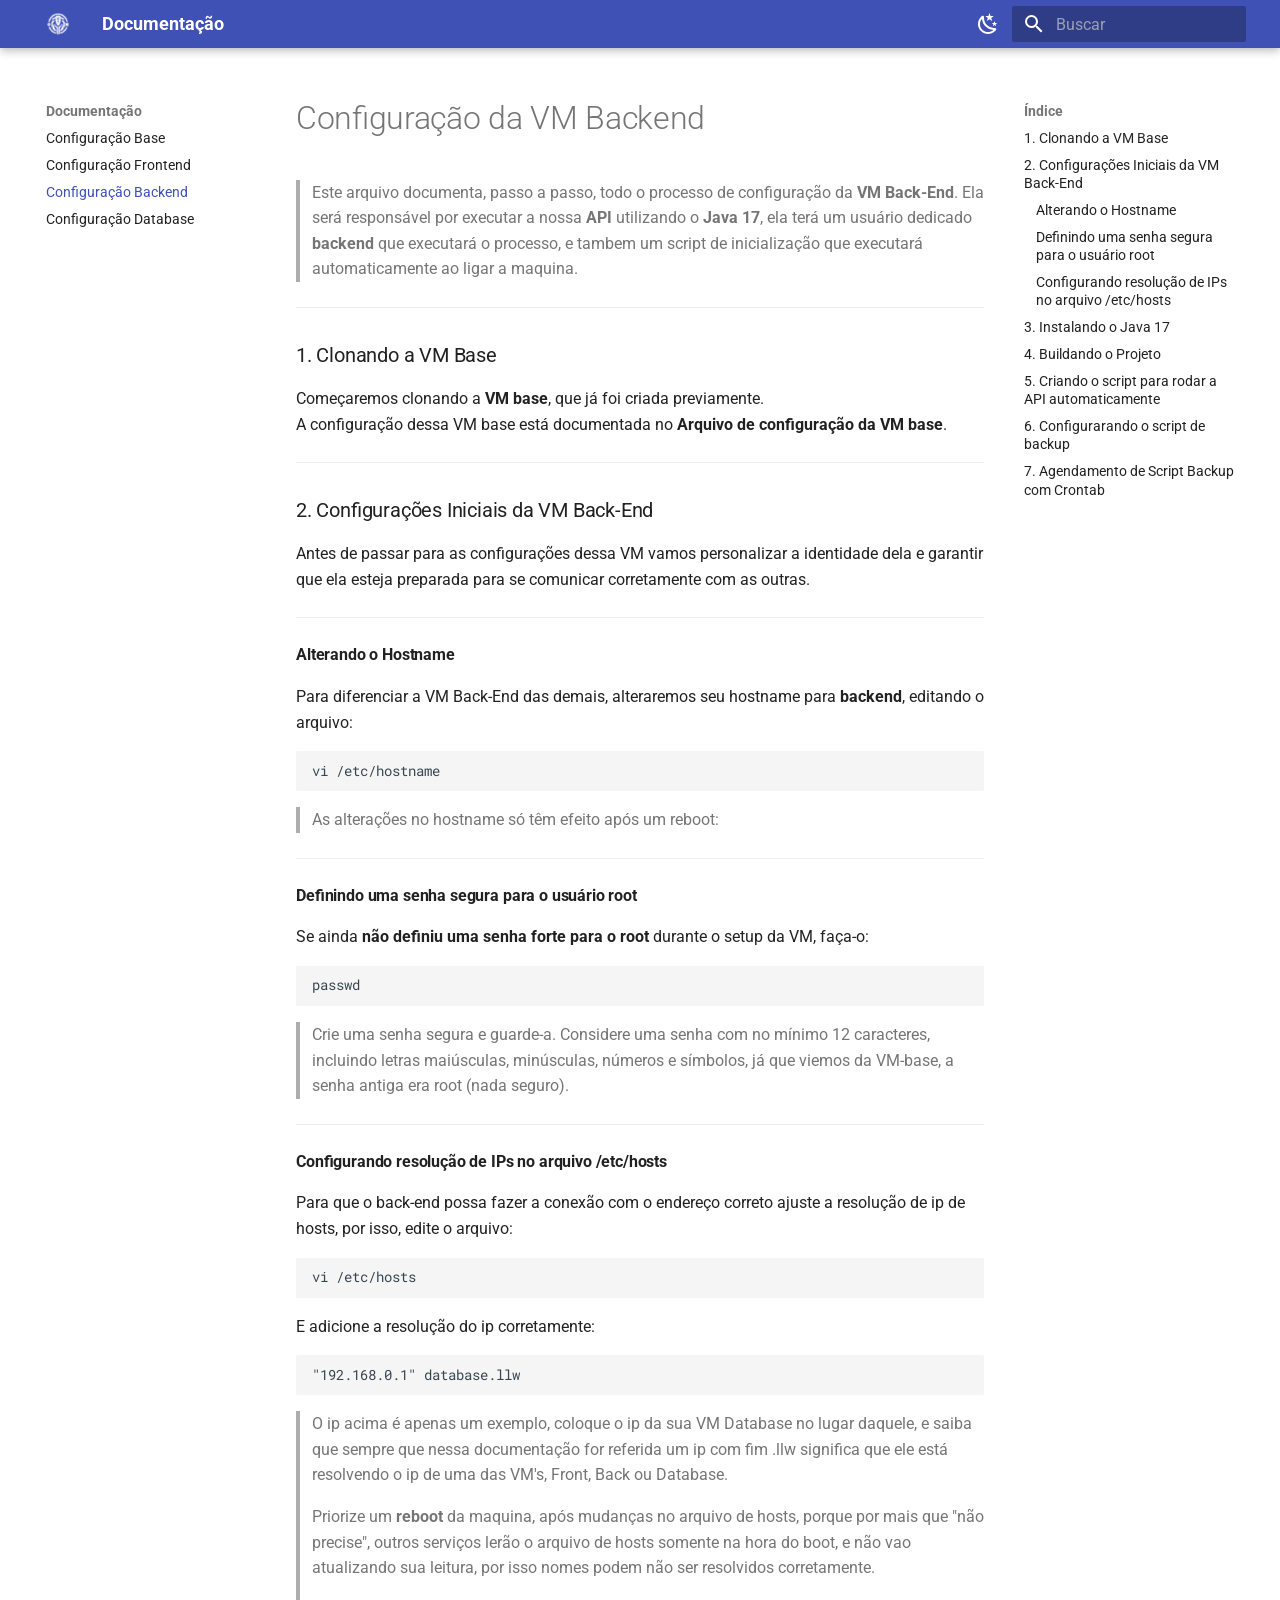
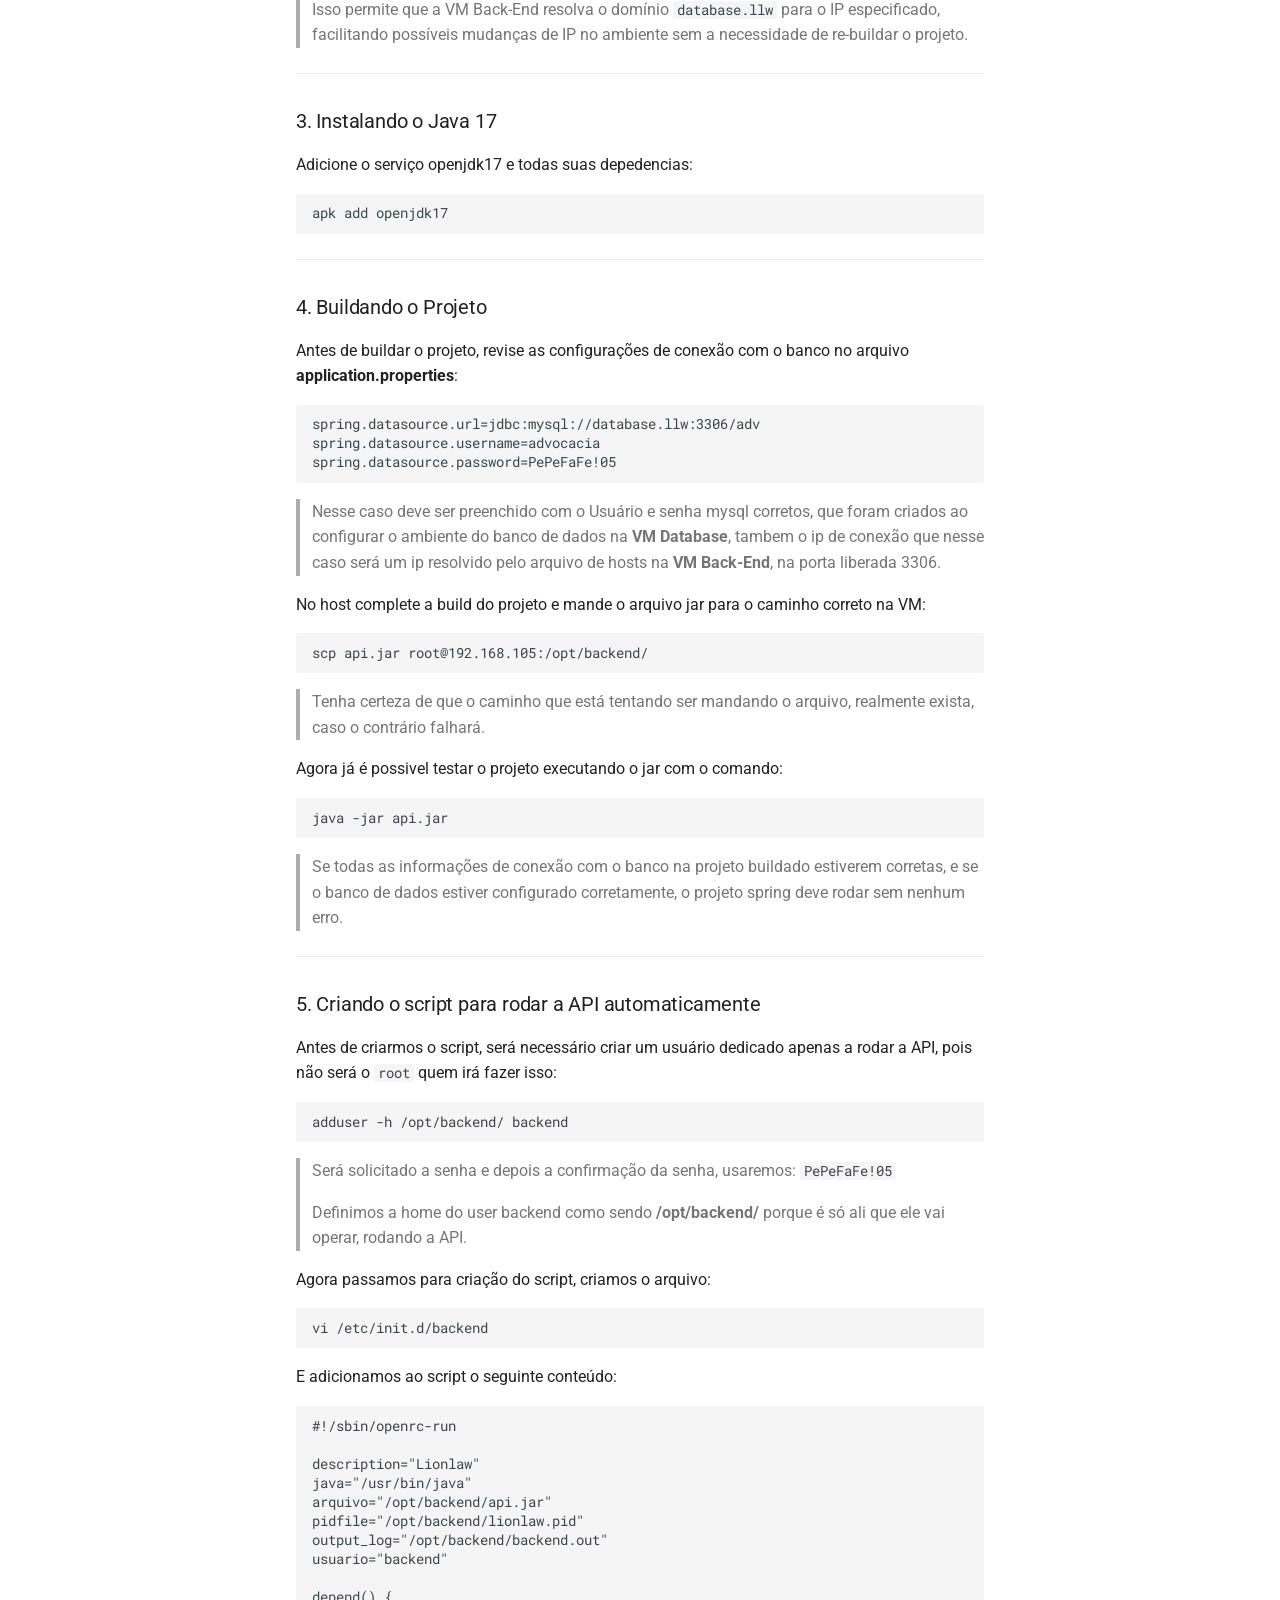
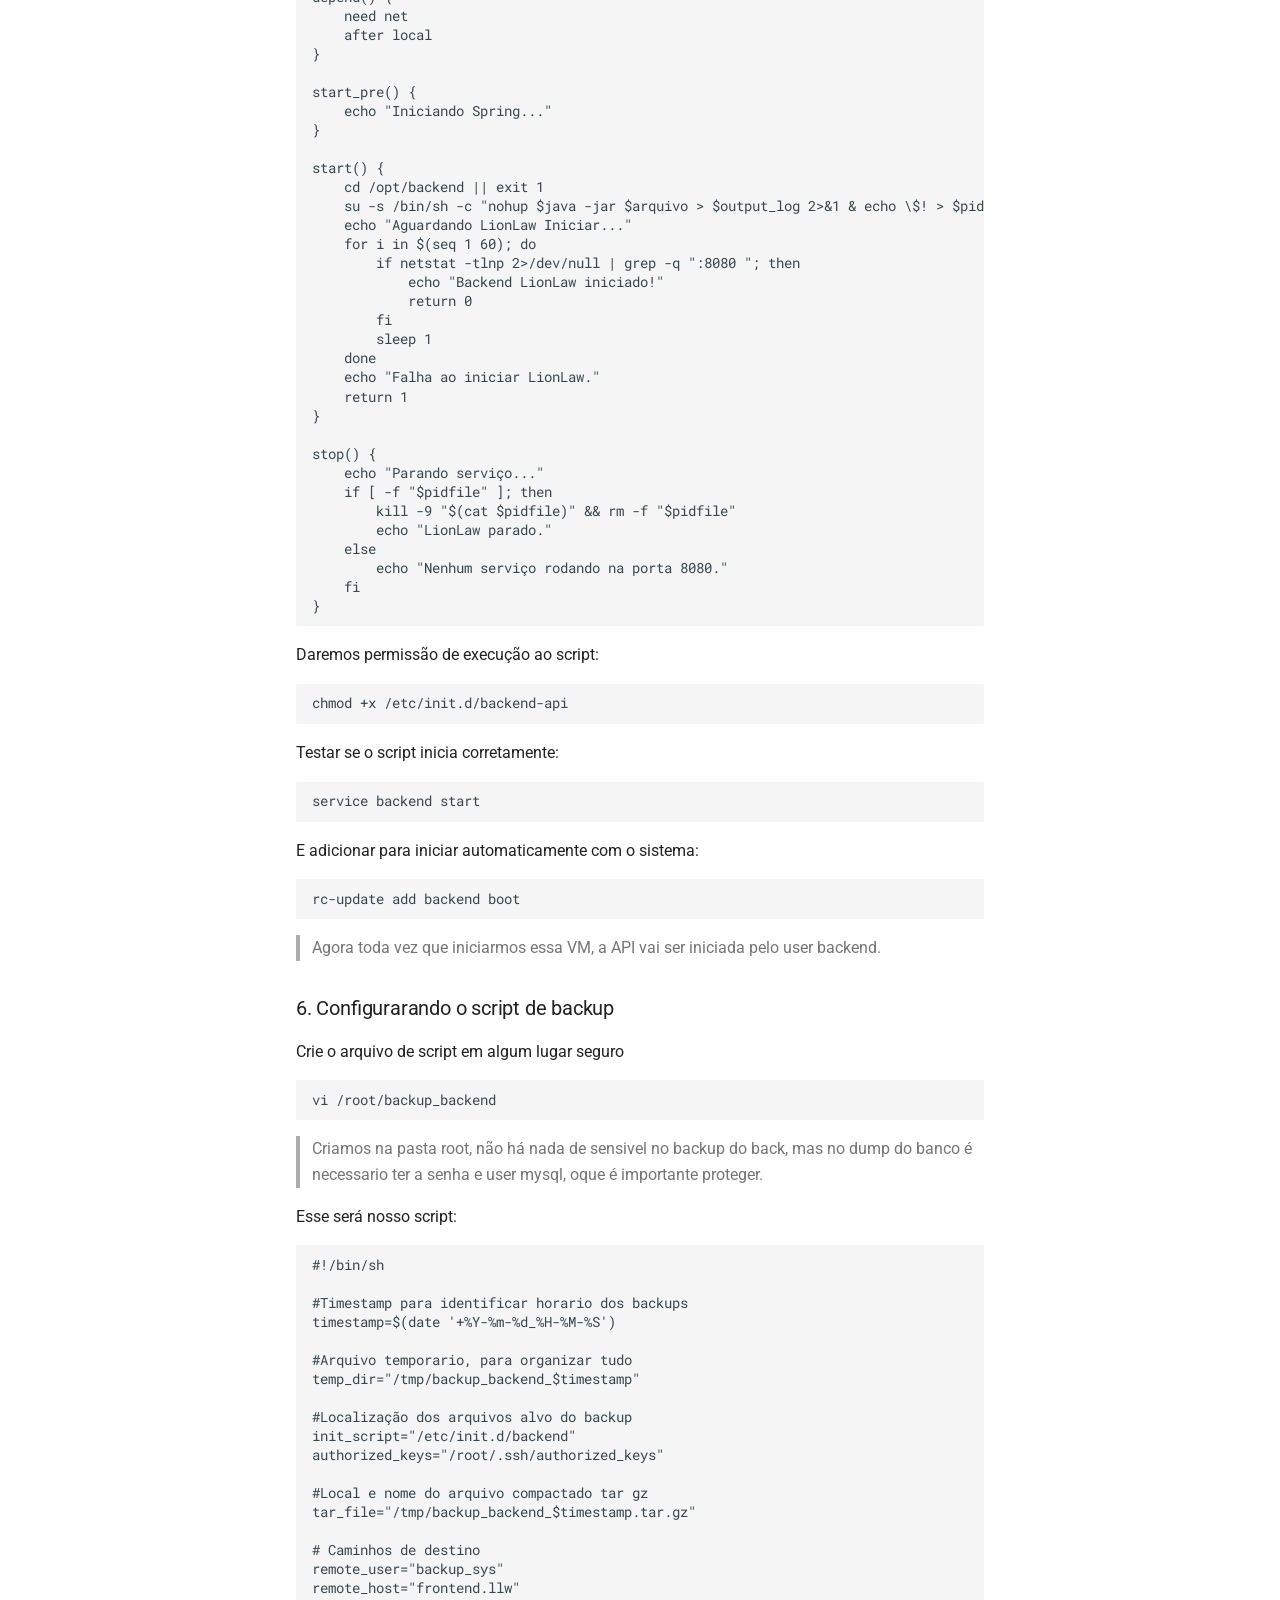
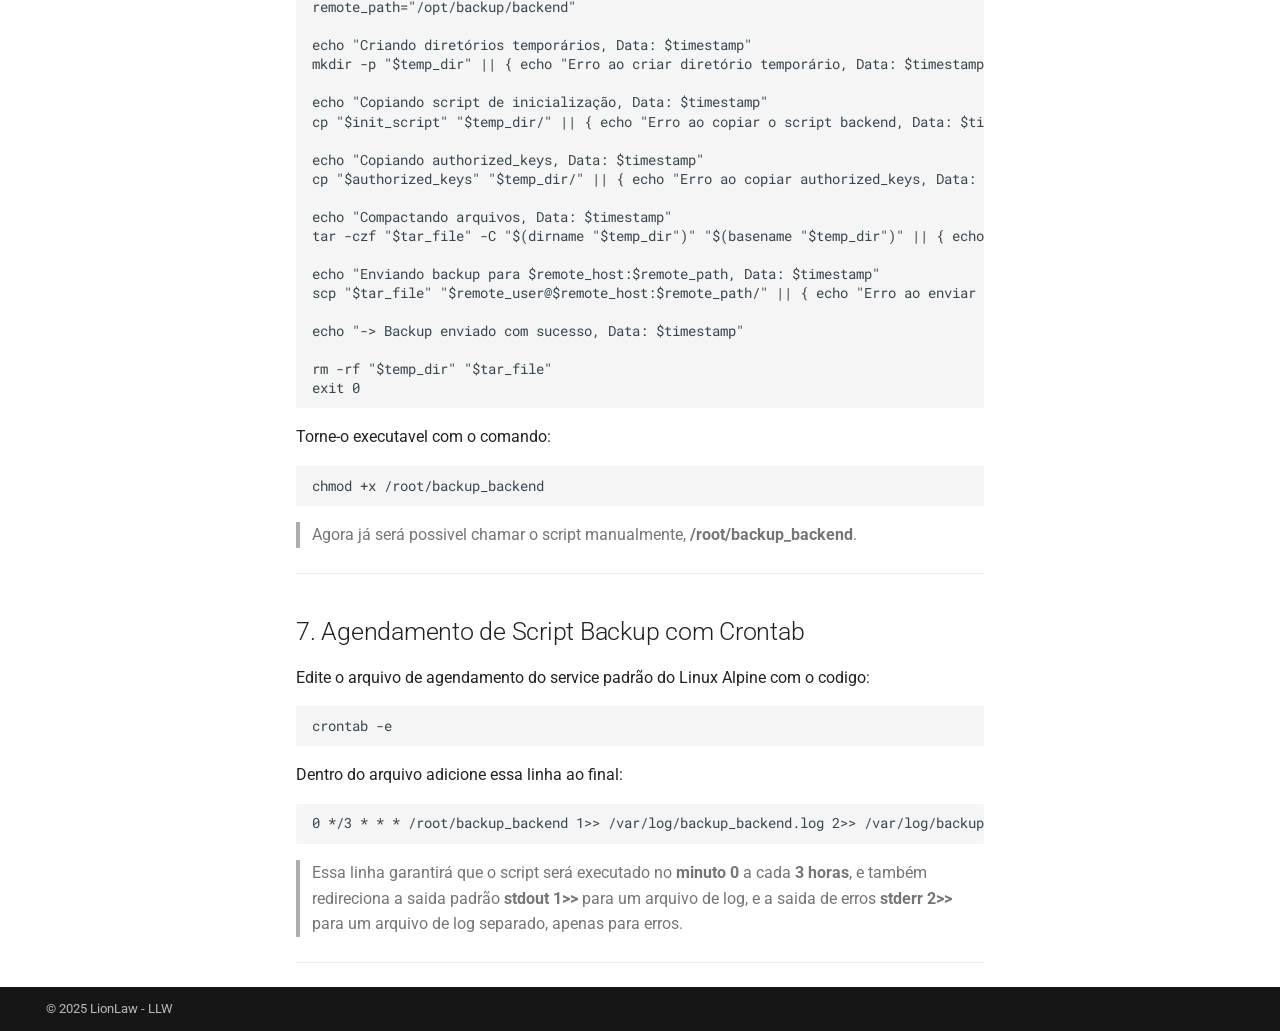
==== backend/index.html @ 4f25ecdb "theme" ====
<!doctype html>
<html lang="pt" class="no-js">
  <head>
    
      <meta charset="utf-8">
      <meta name="viewport" content="width=device-width,initial-scale=1">
      
      
      
      
        <link rel="prev" href="../frontend/">
      
      
        <link rel="next" href="../database/">
      
      
      <link rel="icon" href="../llw.ico">
      <meta name="generator" content="mkdocs-1.6.1, mkdocs-material-9.6.11">
    
    
      
        <title>Configuração Backend - Documentação</title>
      
    
    
      <link rel="stylesheet" href="../assets/stylesheets/main.4af4bdda.min.css">
      
        
        <link rel="stylesheet" href="../assets/stylesheets/palette.06af60db.min.css">
      
      


    
    
      
    
    
      
        
        
        <link rel="preconnect" href="https://fonts.gstatic.com" crossorigin>
        <link rel="stylesheet" href="https://fonts.googleapis.com/css?family=Roboto:300,300i,400,400i,700,700i%7CRoboto+Mono:400,400i,700,700i&display=fallback">
        <style>:root{--md-text-font:"Roboto";--md-code-font:"Roboto Mono"}</style>
      
    
    
    <script>__md_scope=new URL("..",location),__md_hash=e=>[...e].reduce(((e,_)=>(e<<5)-e+_.charCodeAt(0)),0),__md_get=(e,_=localStorage,t=__md_scope)=>JSON.parse(_.getItem(t.pathname+"."+e)),__md_set=(e,_,t=localStorage,a=__md_scope)=>{try{t.setItem(a.pathname+"."+e,JSON.stringify(_))}catch(e){}}</script>
    
      

    
    
    
  </head>
  
  
    
    
      
    
    
    
    
    <body dir="ltr" data-md-color-scheme="slate" data-md-color-primary="indigo" data-md-color-accent="indigo">
  
    
    <input class="md-toggle" data-md-toggle="drawer" type="checkbox" id="__drawer" autocomplete="off">
    <input class="md-toggle" data-md-toggle="search" type="checkbox" id="__search" autocomplete="off">
    <label class="md-overlay" for="__drawer"></label>
    <div data-md-component="skip">
      
        
        <a href="#configuracao-da-vm-backend" class="md-skip">
          Pular para conteúdo
        </a>
      
    </div>
    <div data-md-component="announce">
      
    </div>
    
    
      

  

<header class="md-header md-header--shadow" data-md-component="header">
  <nav class="md-header__inner md-grid" aria-label="Cabeçalho">
    <a href=".." title="Documentação" class="md-header__button md-logo" aria-label="Documentação" data-md-component="logo">
      
  <img src="../llw.ico" alt="logo">

    </a>
    <label class="md-header__button md-icon" for="__drawer">
      
      <svg xmlns="http://www.w3.org/2000/svg" viewBox="0 0 24 24"><path d="M3 6h18v2H3zm0 5h18v2H3zm0 5h18v2H3z"/></svg>
    </label>
    <div class="md-header__title" data-md-component="header-title">
      <div class="md-header__ellipsis">
        <div class="md-header__topic">
          <span class="md-ellipsis">
            Documentação
          </span>
        </div>
        <div class="md-header__topic" data-md-component="header-topic">
          <span class="md-ellipsis">
            
              Configuração Backend
            
          </span>
        </div>
      </div>
    </div>
    
      
        <form class="md-header__option" data-md-component="palette">
  
    
    
    
    <input class="md-option" data-md-color-media="(prefers-color-scheme: dark)" data-md-color-scheme="slate" data-md-color-primary="indigo" data-md-color-accent="indigo"  aria-label="Modo claro"  type="radio" name="__palette" id="__palette_0">
    
      <label class="md-header__button md-icon" title="Modo claro" for="__palette_1" hidden>
        <svg xmlns="http://www.w3.org/2000/svg" viewBox="0 0 24 24"><path d="M12 7a5 5 0 0 1 5 5 5 5 0 0 1-5 5 5 5 0 0 1-5-5 5 5 0 0 1 5-5m0 2a3 3 0 0 0-3 3 3 3 0 0 0 3 3 3 3 0 0 0 3-3 3 3 0 0 0-3-3m0-7 2.39 3.42C13.65 5.15 12.84 5 12 5s-1.65.15-2.39.42zM3.34 7l4.16-.35A7.2 7.2 0 0 0 5.94 8.5c-.44.74-.69 1.5-.83 2.29zm.02 10 1.76-3.77a7.131 7.131 0 0 0 2.38 4.14zM20.65 7l-1.77 3.79a7.02 7.02 0 0 0-2.38-4.15zm-.01 10-4.14.36c.59-.51 1.12-1.14 1.54-1.86.42-.73.69-1.5.83-2.29zM12 22l-2.41-3.44c.74.27 1.55.44 2.41.44.82 0 1.63-.17 2.37-.44z"/></svg>
      </label>
    
  
    
    
    
    <input class="md-option" data-md-color-media="(prefers-color-scheme: light)" data-md-color-scheme="default" data-md-color-primary="indigo" data-md-color-accent="indigo"  aria-label="Modo escuro"  type="radio" name="__palette" id="__palette_1">
    
      <label class="md-header__button md-icon" title="Modo escuro" for="__palette_0" hidden>
        <svg xmlns="http://www.w3.org/2000/svg" viewBox="0 0 24 24"><path d="m17.75 4.09-2.53 1.94.91 3.06-2.63-1.81-2.63 1.81.91-3.06-2.53-1.94L12.44 4l1.06-3 1.06 3zm3.5 6.91-1.64 1.25.59 1.98-1.7-1.17-1.7 1.17.59-1.98L15.75 11l2.06-.05L18.5 9l.69 1.95zm-2.28 4.95c.83-.08 1.72 1.1 1.19 1.85-.32.45-.66.87-1.08 1.27C15.17 23 8.84 23 4.94 19.07c-3.91-3.9-3.91-10.24 0-14.14.4-.4.82-.76 1.27-1.08.75-.53 1.93.36 1.85 1.19-.27 2.86.69 5.83 2.89 8.02a9.96 9.96 0 0 0 8.02 2.89m-1.64 2.02a12.08 12.08 0 0 1-7.8-3.47c-2.17-2.19-3.33-5-3.49-7.82-2.81 3.14-2.7 7.96.31 10.98 3.02 3.01 7.84 3.12 10.98.31"/></svg>
      </label>
    
  
</form>
      
    
    
      <script>var palette=__md_get("__palette");if(palette&&palette.color){if("(prefers-color-scheme)"===palette.color.media){var media=matchMedia("(prefers-color-scheme: light)"),input=document.querySelector(media.matches?"[data-md-color-media='(prefers-color-scheme: light)']":"[data-md-color-media='(prefers-color-scheme: dark)']");palette.color.media=input.getAttribute("data-md-color-media"),palette.color.scheme=input.getAttribute("data-md-color-scheme"),palette.color.primary=input.getAttribute("data-md-color-primary"),palette.color.accent=input.getAttribute("data-md-color-accent")}for(var[key,value]of Object.entries(palette.color))document.body.setAttribute("data-md-color-"+key,value)}</script>
    
    
    
      
      
        <label class="md-header__button md-icon" for="__search">
          
          <svg xmlns="http://www.w3.org/2000/svg" viewBox="0 0 24 24"><path d="M9.5 3A6.5 6.5 0 0 1 16 9.5c0 1.61-.59 3.09-1.56 4.23l.27.27h.79l5 5-1.5 1.5-5-5v-.79l-.27-.27A6.52 6.52 0 0 1 9.5 16 6.5 6.5 0 0 1 3 9.5 6.5 6.5 0 0 1 9.5 3m0 2C7 5 5 7 5 9.5S7 14 9.5 14 14 12 14 9.5 12 5 9.5 5"/></svg>
        </label>
        <div class="md-search" data-md-component="search" role="dialog">
  <label class="md-search__overlay" for="__search"></label>
  <div class="md-search__inner" role="search">
    <form class="md-search__form" name="search">
      <input type="text" class="md-search__input" name="query" aria-label="Buscar" placeholder="Buscar" autocapitalize="off" autocorrect="off" autocomplete="off" spellcheck="false" data-md-component="search-query" required>
      <label class="md-search__icon md-icon" for="__search">
        
        <svg xmlns="http://www.w3.org/2000/svg" viewBox="0 0 24 24"><path d="M9.5 3A6.5 6.5 0 0 1 16 9.5c0 1.61-.59 3.09-1.56 4.23l.27.27h.79l5 5-1.5 1.5-5-5v-.79l-.27-.27A6.52 6.52 0 0 1 9.5 16 6.5 6.5 0 0 1 3 9.5 6.5 6.5 0 0 1 9.5 3m0 2C7 5 5 7 5 9.5S7 14 9.5 14 14 12 14 9.5 12 5 9.5 5"/></svg>
        
        <svg xmlns="http://www.w3.org/2000/svg" viewBox="0 0 24 24"><path d="M20 11v2H8l5.5 5.5-1.42 1.42L4.16 12l7.92-7.92L13.5 5.5 8 11z"/></svg>
      </label>
      <nav class="md-search__options" aria-label="Pesquisar">
        
          <a href="javascript:void(0)" class="md-search__icon md-icon" title="Compartilhar" aria-label="Compartilhar" data-clipboard data-clipboard-text="" data-md-component="search-share" tabindex="-1">
            
            <svg xmlns="http://www.w3.org/2000/svg" viewBox="0 0 24 24"><path d="M18 16.08c-.76 0-1.44.3-1.96.77L8.91 12.7c.05-.23.09-.46.09-.7s-.04-.47-.09-.7l7.05-4.11c.54.5 1.25.81 2.04.81a3 3 0 0 0 3-3 3 3 0 0 0-3-3 3 3 0 0 0-3 3c0 .24.04.47.09.7L8.04 9.81C7.5 9.31 6.79 9 6 9a3 3 0 0 0-3 3 3 3 0 0 0 3 3c.79 0 1.5-.31 2.04-.81l7.12 4.15c-.05.21-.08.43-.08.66 0 1.61 1.31 2.91 2.92 2.91s2.92-1.3 2.92-2.91A2.92 2.92 0 0 0 18 16.08"/></svg>
          </a>
        
        <button type="reset" class="md-search__icon md-icon" title="Limpar" aria-label="Limpar" tabindex="-1">
          
          <svg xmlns="http://www.w3.org/2000/svg" viewBox="0 0 24 24"><path d="M19 6.41 17.59 5 12 10.59 6.41 5 5 6.41 10.59 12 5 17.59 6.41 19 12 13.41 17.59 19 19 17.59 13.41 12z"/></svg>
        </button>
      </nav>
      
        <div class="md-search__suggest" data-md-component="search-suggest"></div>
      
    </form>
    <div class="md-search__output">
      <div class="md-search__scrollwrap" tabindex="0" data-md-scrollfix>
        <div class="md-search-result" data-md-component="search-result">
          <div class="md-search-result__meta">
            Inicializando busca
          </div>
          <ol class="md-search-result__list" role="presentation"></ol>
        </div>
      </div>
    </div>
  </div>
</div>
      
    
    
  </nav>
  
</header>
    
    <div class="md-container" data-md-component="container">
      
      
        
          
        
      
      <main class="md-main" data-md-component="main">
        <div class="md-main__inner md-grid">
          
            
              
              <div class="md-sidebar md-sidebar--primary" data-md-component="sidebar" data-md-type="navigation" >
                <div class="md-sidebar__scrollwrap">
                  <div class="md-sidebar__inner">
                    



<nav class="md-nav md-nav--primary" aria-label="Navegação" data-md-level="0">
  <label class="md-nav__title" for="__drawer">
    <a href=".." title="Documentação" class="md-nav__button md-logo" aria-label="Documentação" data-md-component="logo">
      
  <img src="../llw.ico" alt="logo">

    </a>
    Documentação
  </label>
  
  <ul class="md-nav__list" data-md-scrollfix>
    
      
      
  
  
  
  
    <li class="md-nav__item">
      <a href=".." class="md-nav__link">
        
  
  
  <span class="md-ellipsis">
    Configuração Base
    
  </span>
  

      </a>
    </li>
  

    
      
      
  
  
  
  
    <li class="md-nav__item">
      <a href="../frontend/" class="md-nav__link">
        
  
  
  <span class="md-ellipsis">
    Configuração Frontend
    
  </span>
  

      </a>
    </li>
  

    
      
      
  
  
    
  
  
  
    <li class="md-nav__item md-nav__item--active">
      
      <input class="md-nav__toggle md-toggle" type="checkbox" id="__toc">
      
      
        
      
      
        <label class="md-nav__link md-nav__link--active" for="__toc">
          
  
  
  <span class="md-ellipsis">
    Configuração Backend
    
  </span>
  

          <span class="md-nav__icon md-icon"></span>
        </label>
      
      <a href="./" class="md-nav__link md-nav__link--active">
        
  
  
  <span class="md-ellipsis">
    Configuração Backend
    
  </span>
  

      </a>
      
        

<nav class="md-nav md-nav--secondary" aria-label="Índice">
  
  
  
    
  
  
    <label class="md-nav__title" for="__toc">
      <span class="md-nav__icon md-icon"></span>
      Índice
    </label>
    <ul class="md-nav__list" data-md-component="toc" data-md-scrollfix>
      
        <li class="md-nav__item">
  <a href="#1-clonando-a-vm-base" class="md-nav__link">
    <span class="md-ellipsis">
      1. Clonando a VM Base
    </span>
  </a>
  
</li>
      
        <li class="md-nav__item">
  <a href="#2-configuracoes-iniciais-da-vm-back-end" class="md-nav__link">
    <span class="md-ellipsis">
      2. Configurações Iniciais da VM Back-End
    </span>
  </a>
  
    <nav class="md-nav" aria-label="2. Configurações Iniciais da VM Back-End">
      <ul class="md-nav__list">
        
          <li class="md-nav__item">
  <a href="#alterando-o-hostname" class="md-nav__link">
    <span class="md-ellipsis">
      Alterando o Hostname
    </span>
  </a>
  
</li>
        
          <li class="md-nav__item">
  <a href="#definindo-uma-senha-segura-para-o-usuario-root" class="md-nav__link">
    <span class="md-ellipsis">
      Definindo uma senha segura para o usuário root
    </span>
  </a>
  
</li>
        
          <li class="md-nav__item">
  <a href="#configurando-resolucao-de-ips-no-arquivo-etchosts" class="md-nav__link">
    <span class="md-ellipsis">
      Configurando resolução de IPs no arquivo /etc/hosts
    </span>
  </a>
  
</li>
        
      </ul>
    </nav>
  
</li>
      
        <li class="md-nav__item">
  <a href="#3-instalando-o-java-17" class="md-nav__link">
    <span class="md-ellipsis">
      3. Instalando o Java 17
    </span>
  </a>
  
</li>
      
        <li class="md-nav__item">
  <a href="#4-buildando-o-projeto" class="md-nav__link">
    <span class="md-ellipsis">
      4. Buildando o Projeto
    </span>
  </a>
  
</li>
      
        <li class="md-nav__item">
  <a href="#5-criando-o-script-para-rodar-a-api-automaticamente" class="md-nav__link">
    <span class="md-ellipsis">
      5. Criando o script para rodar a API automaticamente
    </span>
  </a>
  
</li>
      
        <li class="md-nav__item">
  <a href="#6-configurarando-o-script-de-backup" class="md-nav__link">
    <span class="md-ellipsis">
      6. Configurarando o script de backup
    </span>
  </a>
  
</li>
      
        <li class="md-nav__item">
  <a href="#7-agendamento-de-script-backup-com-crontab" class="md-nav__link">
    <span class="md-ellipsis">
      7. Agendamento de Script Backup com Crontab
    </span>
  </a>
  
</li>
      
    </ul>
  
</nav>
      
    </li>
  

    
      
      
  
  
  
  
    <li class="md-nav__item">
      <a href="../database/" class="md-nav__link">
        
  
  
  <span class="md-ellipsis">
    Configuração Database
    
  </span>
  

      </a>
    </li>
  

    
  </ul>
</nav>
                  </div>
                </div>
              </div>
            
            
              
              <div class="md-sidebar md-sidebar--secondary" data-md-component="sidebar" data-md-type="toc" >
                <div class="md-sidebar__scrollwrap">
                  <div class="md-sidebar__inner">
                    

<nav class="md-nav md-nav--secondary" aria-label="Índice">
  
  
  
    
  
  
    <label class="md-nav__title" for="__toc">
      <span class="md-nav__icon md-icon"></span>
      Índice
    </label>
    <ul class="md-nav__list" data-md-component="toc" data-md-scrollfix>
      
        <li class="md-nav__item">
  <a href="#1-clonando-a-vm-base" class="md-nav__link">
    <span class="md-ellipsis">
      1. Clonando a VM Base
    </span>
  </a>
  
</li>
      
        <li class="md-nav__item">
  <a href="#2-configuracoes-iniciais-da-vm-back-end" class="md-nav__link">
    <span class="md-ellipsis">
      2. Configurações Iniciais da VM Back-End
    </span>
  </a>
  
    <nav class="md-nav" aria-label="2. Configurações Iniciais da VM Back-End">
      <ul class="md-nav__list">
        
          <li class="md-nav__item">
  <a href="#alterando-o-hostname" class="md-nav__link">
    <span class="md-ellipsis">
      Alterando o Hostname
    </span>
  </a>
  
</li>
        
          <li class="md-nav__item">
  <a href="#definindo-uma-senha-segura-para-o-usuario-root" class="md-nav__link">
    <span class="md-ellipsis">
      Definindo uma senha segura para o usuário root
    </span>
  </a>
  
</li>
        
          <li class="md-nav__item">
  <a href="#configurando-resolucao-de-ips-no-arquivo-etchosts" class="md-nav__link">
    <span class="md-ellipsis">
      Configurando resolução de IPs no arquivo /etc/hosts
    </span>
  </a>
  
</li>
        
      </ul>
    </nav>
  
</li>
      
        <li class="md-nav__item">
  <a href="#3-instalando-o-java-17" class="md-nav__link">
    <span class="md-ellipsis">
      3. Instalando o Java 17
    </span>
  </a>
  
</li>
      
        <li class="md-nav__item">
  <a href="#4-buildando-o-projeto" class="md-nav__link">
    <span class="md-ellipsis">
      4. Buildando o Projeto
    </span>
  </a>
  
</li>
      
        <li class="md-nav__item">
  <a href="#5-criando-o-script-para-rodar-a-api-automaticamente" class="md-nav__link">
    <span class="md-ellipsis">
      5. Criando o script para rodar a API automaticamente
    </span>
  </a>
  
</li>
      
        <li class="md-nav__item">
  <a href="#6-configurarando-o-script-de-backup" class="md-nav__link">
    <span class="md-ellipsis">
      6. Configurarando o script de backup
    </span>
  </a>
  
</li>
      
        <li class="md-nav__item">
  <a href="#7-agendamento-de-script-backup-com-crontab" class="md-nav__link">
    <span class="md-ellipsis">
      7. Agendamento de Script Backup com Crontab
    </span>
  </a>
  
</li>
      
    </ul>
  
</nav>
                  </div>
                </div>
              </div>
            
          
          
            <div class="md-content" data-md-component="content">
              <article class="md-content__inner md-typeset">
                
                  



<h1 id="configuracao-da-vm-backend">Configuração da VM Backend<a class="headerlink" href="#configuracao-da-vm-backend" title="Permanent link">&para;</a></h1>
<blockquote>
<p>Este arquivo documenta, passo a passo, todo o processo de configuração da <strong>VM Back-End</strong>. Ela será responsável por executar a nossa <strong>API</strong> utilizando o <strong>Java 17</strong>, ela terá um usuário dedicado <strong>backend</strong> que executará o processo, e tambem um script de inicialização que executará automaticamente ao ligar a maquina.</p>
</blockquote>
<hr />
<h3 id="1-clonando-a-vm-base">1. Clonando a VM Base<a class="headerlink" href="#1-clonando-a-vm-base" title="Permanent link">&para;</a></h3>
<p>Começaremos clonando a <strong>VM base</strong>, que já foi criada previamente.<br />
A configuração dessa VM base está documentada no <strong>Arquivo de configuração da VM base</strong>.</p>
<hr />
<h3 id="2-configuracoes-iniciais-da-vm-back-end">2. Configurações Iniciais da VM Back-End<a class="headerlink" href="#2-configuracoes-iniciais-da-vm-back-end" title="Permanent link">&para;</a></h3>
<p>Antes de passar para as configurações dessa VM vamos personalizar a identidade dela e garantir que ela esteja preparada para se comunicar corretamente com as outras.</p>
<hr />
<h4 id="alterando-o-hostname">Alterando o Hostname<a class="headerlink" href="#alterando-o-hostname" title="Permanent link">&para;</a></h4>
<p>Para diferenciar a VM Back-End das demais, alteraremos seu hostname para <strong>backend</strong>, editando o arquivo:</p>
<div class="codehilite"><pre><span></span><code>vi<span class="w"> </span>/etc/hostname
</code></pre></div>

<blockquote>
<p>As alterações no hostname só têm efeito após um reboot:</p>
</blockquote>
<hr />
<h4 id="definindo-uma-senha-segura-para-o-usuario-root">Definindo uma senha segura para o usuário root<a class="headerlink" href="#definindo-uma-senha-segura-para-o-usuario-root" title="Permanent link">&para;</a></h4>
<p>Se ainda <strong>não definiu uma senha forte para o root</strong> durante o setup da VM, faça-o:</p>
<div class="codehilite"><pre><span></span><code>passwd
</code></pre></div>

<blockquote>
<p>Crie uma senha segura e guarde-a. Considere uma senha com no mínimo 12 caracteres, incluindo letras maiúsculas, minúsculas, números e símbolos, já que viemos da VM-base, a senha antiga era root (nada seguro).</p>
</blockquote>
<hr />
<h4 id="configurando-resolucao-de-ips-no-arquivo-etchosts">Configurando resolução de IPs no arquivo /etc/hosts<a class="headerlink" href="#configurando-resolucao-de-ips-no-arquivo-etchosts" title="Permanent link">&para;</a></h4>
<p>Para que o back-end possa fazer a conexão com o endereço correto ajuste a resolução de ip de hosts, por isso, edite o arquivo:</p>
<div class="codehilite"><pre><span></span><code>vi<span class="w"> </span>/etc/hosts
</code></pre></div>

<p>E adicione a resolução do ip corretamente:</p>
<div class="codehilite"><pre><span></span><code>&quot;192.168.0.1&quot; database.llw
</code></pre></div>

<blockquote>
<p>O ip acima é apenas um exemplo, coloque o ip da sua VM Database no lugar daquele, e saiba que sempre que nessa documentação for referida um ip com fim .llw significa que ele está resolvendo o ip de uma das VM's, Front, Back ou Database.</p>
<p>Priorize um <strong>reboot</strong> da maquina, após mudanças no arquivo de hosts, porque por mais que "não precise", outros serviços lerão o arquivo de hosts somente na hora do boot, e não vao atualizando sua leitura, por isso nomes podem não ser resolvidos corretamente.</p>
<p>Isso permite que a VM Back-End resolva o domínio <code>database.llw</code> para o IP especificado, facilitando possíveis mudanças de IP no ambiente sem a necessidade de re-buildar o projeto.</p>
</blockquote>
<hr />
<h3 id="3-instalando-o-java-17">3. Instalando o Java 17<a class="headerlink" href="#3-instalando-o-java-17" title="Permanent link">&para;</a></h3>
<p>Adicione o serviço openjdk17 e todas suas depedencias:</p>
<div class="codehilite"><pre><span></span><code>apk<span class="w"> </span>add<span class="w"> </span>openjdk17
</code></pre></div>

<hr />
<h3 id="4-buildando-o-projeto">4. Buildando o Projeto<a class="headerlink" href="#4-buildando-o-projeto" title="Permanent link">&para;</a></h3>
<p>Antes de buildar o projeto, revise as configurações de conexão com o banco no arquivo <strong>application.properties</strong>:</p>
<div class="codehilite"><pre><span></span><code><span class="na">spring.datasource.url</span><span class="o">=</span><span class="s">jdbc:mysql://database.llw:3306/adv</span>
<span class="na">spring.datasource.username</span><span class="o">=</span><span class="s">advocacia</span>
<span class="na">spring.datasource.password</span><span class="o">=</span><span class="s">PePeFaFe!05</span>
</code></pre></div>

<blockquote>
<p>Nesse caso deve ser preenchido com o Usuário e senha mysql corretos, que foram criados ao configurar o ambiente do banco de dados na <strong>VM Database</strong>, tambem o ip de conexão que nesse caso será um ip resolvido pelo arquivo de hosts na <strong>VM Back-End</strong>, na porta liberada 3306.</p>
</blockquote>
<p>No host complete a build do projeto e mande o arquivo jar para o caminho correto na VM:</p>
<div class="codehilite"><pre><span></span><code>scp<span class="w"> </span>api.jar<span class="w"> </span>root@192.168.105:/opt/backend/
</code></pre></div>

<blockquote>
<p>Tenha certeza de que o caminho que está tentando ser mandando o arquivo, realmente exista, caso o contrário falhará.</p>
</blockquote>
<p>Agora já é possivel testar o projeto executando o jar com o comando:</p>
<div class="codehilite"><pre><span></span><code>java<span class="w"> </span>-jar<span class="w"> </span>api.jar
</code></pre></div>

<blockquote>
<p>Se todas as informações de conexão com o banco na projeto buildado estiverem corretas, e se o banco de dados estiver configurado corretamente, o projeto spring deve rodar sem nenhum erro.</p>
</blockquote>
<hr />
<h3 id="5-criando-o-script-para-rodar-a-api-automaticamente">5. Criando o script para rodar a API automaticamente<a class="headerlink" href="#5-criando-o-script-para-rodar-a-api-automaticamente" title="Permanent link">&para;</a></h3>
<p>Antes de criarmos o script, será necessário criar um usuário dedicado apenas a rodar a API, pois não será o <code>root</code> quem irá fazer isso:</p>
<div class="codehilite"><pre><span></span><code>adduser<span class="w"> </span>-h<span class="w"> </span>/opt/backend/<span class="w"> </span>backend
</code></pre></div>

<blockquote>
<p>Será solicitado a senha e depois a confirmação da senha, usaremos: <code>PePeFaFe!05</code></p>
<p>Definimos a home do user backend como sendo <strong>/opt/backend/</strong> porque é só ali que ele vai operar, rodando a API.</p>
</blockquote>
<p>Agora passamos para criação do script, criamos o arquivo:</p>
<div class="codehilite"><pre><span></span><code>vi<span class="w"> </span>/etc/init.d/backend
</code></pre></div>

<p>E adicionamos ao script o seguinte conteúdo:</p>
<div class="codehilite"><pre><span></span><code><span class="ch">#!/sbin/openrc-run</span>

<span class="nv">description</span><span class="o">=</span><span class="s2">&quot;Lionlaw&quot;</span>
<span class="nv">java</span><span class="o">=</span><span class="s2">&quot;/usr/bin/java&quot;</span>
<span class="nv">arquivo</span><span class="o">=</span><span class="s2">&quot;/opt/backend/api.jar&quot;</span>
<span class="nv">pidfile</span><span class="o">=</span><span class="s2">&quot;/opt/backend/lionlaw.pid&quot;</span>
<span class="nv">output_log</span><span class="o">=</span><span class="s2">&quot;/opt/backend/backend.out&quot;</span>
<span class="nv">usuario</span><span class="o">=</span><span class="s2">&quot;backend&quot;</span>

depend<span class="o">()</span><span class="w"> </span><span class="o">{</span>
<span class="w">    </span>need<span class="w"> </span>net
<span class="w">    </span>after<span class="w"> </span><span class="nb">local</span>
<span class="o">}</span>

start_pre<span class="o">()</span><span class="w"> </span><span class="o">{</span>
<span class="w">    </span><span class="nb">echo</span><span class="w"> </span><span class="s2">&quot;Iniciando Spring...&quot;</span>
<span class="o">}</span>

start<span class="o">()</span><span class="w"> </span><span class="o">{</span>
<span class="w">    </span><span class="nb">cd</span><span class="w"> </span>/opt/backend<span class="w"> </span><span class="o">||</span><span class="w"> </span><span class="nb">exit</span><span class="w"> </span><span class="m">1</span>
<span class="w">    </span>su<span class="w"> </span>-s<span class="w"> </span>/bin/sh<span class="w"> </span>-c<span class="w"> </span><span class="s2">&quot;nohup </span><span class="nv">$java</span><span class="s2"> -jar </span><span class="nv">$arquivo</span><span class="s2"> &gt; </span><span class="nv">$output_log</span><span class="s2"> 2&gt;&amp;1 &amp; echo \$! &gt; </span><span class="nv">$pidfile</span><span class="s2">&quot;</span><span class="w"> </span><span class="nv">$usuario</span>
<span class="w">    </span><span class="nb">echo</span><span class="w"> </span><span class="s2">&quot;Aguardando LionLaw Iniciar...&quot;</span>
<span class="w">    </span><span class="k">for</span><span class="w"> </span>i<span class="w"> </span><span class="k">in</span><span class="w"> </span><span class="k">$(</span>seq<span class="w"> </span><span class="m">1</span><span class="w"> </span><span class="m">60</span><span class="k">)</span><span class="p">;</span><span class="w"> </span><span class="k">do</span>
<span class="w">        </span><span class="k">if</span><span class="w"> </span>netstat<span class="w"> </span>-tlnp<span class="w"> </span><span class="m">2</span>&gt;/dev/null<span class="w"> </span><span class="p">|</span><span class="w"> </span>grep<span class="w"> </span>-q<span class="w"> </span><span class="s2">&quot;:8080 &quot;</span><span class="p">;</span><span class="w"> </span><span class="k">then</span>
<span class="w">            </span><span class="nb">echo</span><span class="w"> </span><span class="s2">&quot;Backend LionLaw iniciado!&quot;</span>
<span class="w">            </span><span class="k">return</span><span class="w"> </span><span class="m">0</span>
<span class="w">        </span><span class="k">fi</span>
<span class="w">        </span>sleep<span class="w"> </span><span class="m">1</span>
<span class="w">    </span><span class="k">done</span>
<span class="w">    </span><span class="nb">echo</span><span class="w"> </span><span class="s2">&quot;Falha ao iniciar LionLaw.&quot;</span>
<span class="w">    </span><span class="k">return</span><span class="w"> </span><span class="m">1</span>
<span class="o">}</span>

stop<span class="o">()</span><span class="w"> </span><span class="o">{</span>
<span class="w">    </span><span class="nb">echo</span><span class="w"> </span><span class="s2">&quot;Parando serviço...&quot;</span>
<span class="w">    </span><span class="k">if</span><span class="w"> </span><span class="o">[</span><span class="w"> </span>-f<span class="w"> </span><span class="s2">&quot;</span><span class="nv">$pidfile</span><span class="s2">&quot;</span><span class="w"> </span><span class="o">]</span><span class="p">;</span><span class="w"> </span><span class="k">then</span>
<span class="w">        </span><span class="nb">kill</span><span class="w"> </span>-9<span class="w"> </span><span class="s2">&quot;</span><span class="k">$(</span>cat<span class="w"> </span><span class="nv">$pidfile</span><span class="k">)</span><span class="s2">&quot;</span><span class="w"> </span><span class="o">&amp;&amp;</span><span class="w"> </span>rm<span class="w"> </span>-f<span class="w"> </span><span class="s2">&quot;</span><span class="nv">$pidfile</span><span class="s2">&quot;</span>
<span class="w">        </span><span class="nb">echo</span><span class="w"> </span><span class="s2">&quot;LionLaw parado.&quot;</span>
<span class="w">    </span><span class="k">else</span>
<span class="w">        </span><span class="nb">echo</span><span class="w"> </span><span class="s2">&quot;Nenhum serviço rodando na porta 8080.&quot;</span>
<span class="w">    </span><span class="k">fi</span>
<span class="o">}</span>
</code></pre></div>

<p>Daremos permissão de execução ao script:</p>
<div class="codehilite"><pre><span></span><code>chmod<span class="w"> </span>+x<span class="w"> </span>/etc/init.d/backend-api
</code></pre></div>

<p>Testar se o script inicia corretamente:</p>
<div class="codehilite"><pre><span></span><code>service<span class="w"> </span>backend<span class="w"> </span>start
</code></pre></div>

<p>E adicionar para iniciar automaticamente com o sistema:</p>
<div class="codehilite"><pre><span></span><code>rc-update<span class="w"> </span>add<span class="w"> </span>backend<span class="w"> </span>boot
</code></pre></div>

<blockquote>
<p>Agora toda vez que iniciarmos essa VM, a API vai ser iniciada pelo user backend.</p>
</blockquote>
<h3 id="6-configurarando-o-script-de-backup">6. Configurarando o script de backup<a class="headerlink" href="#6-configurarando-o-script-de-backup" title="Permanent link">&para;</a></h3>
<p>Crie o arquivo de script em algum lugar seguro</p>
<div class="codehilite"><pre><span></span><code>vi<span class="w"> </span>/root/backup_backend
</code></pre></div>

<blockquote>
<p>Criamos na pasta root, não há nada de sensivel no backup do back, mas no dump do banco é necessario ter a senha e user mysql, oque é importante proteger.</p>
</blockquote>
<p>Esse será nosso script:</p>
<div class="codehilite"><pre><span></span><code><span class="ch">#!/bin/sh</span>

<span class="c1">#Timestamp para identificar horario dos backups</span>
<span class="nv">timestamp</span><span class="o">=</span><span class="k">$(</span>date<span class="w"> </span><span class="s1">&#39;+%Y-%m-%d_%H-%M-%S&#39;</span><span class="k">)</span>

<span class="c1">#Arquivo temporario, para organizar tudo</span>
<span class="nv">temp_dir</span><span class="o">=</span><span class="s2">&quot;/tmp/backup_backend_</span><span class="nv">$timestamp</span><span class="s2">&quot;</span>

<span class="c1">#Localização dos arquivos alvo do backup</span>
<span class="nv">init_script</span><span class="o">=</span><span class="s2">&quot;/etc/init.d/backend&quot;</span>
<span class="nv">authorized_keys</span><span class="o">=</span><span class="s2">&quot;/root/.ssh/authorized_keys&quot;</span>

<span class="c1">#Local e nome do arquivo compactado tar gz</span>
<span class="nv">tar_file</span><span class="o">=</span><span class="s2">&quot;/tmp/backup_backend_</span><span class="nv">$timestamp</span><span class="s2">.tar.gz&quot;</span>

<span class="c1"># Caminhos de destino</span>
<span class="nv">remote_user</span><span class="o">=</span><span class="s2">&quot;backup_sys&quot;</span>
<span class="nv">remote_host</span><span class="o">=</span><span class="s2">&quot;frontend.llw&quot;</span>
<span class="nv">remote_path</span><span class="o">=</span><span class="s2">&quot;/opt/backup/backend&quot;</span>

<span class="nb">echo</span><span class="w"> </span><span class="s2">&quot;Criando diretórios temporários, Data: </span><span class="nv">$timestamp</span><span class="s2">&quot;</span>
mkdir<span class="w"> </span>-p<span class="w"> </span><span class="s2">&quot;</span><span class="nv">$temp_dir</span><span class="s2">&quot;</span><span class="w"> </span><span class="o">||</span><span class="w"> </span><span class="o">{</span><span class="w"> </span><span class="nb">echo</span><span class="w"> </span><span class="s2">&quot;Erro ao criar diretório temporário, Data: </span><span class="nv">$timestamp</span><span class="s2">&quot;</span><span class="p">;</span><span class="w"> </span><span class="nb">exit</span><span class="w"> </span><span class="m">1</span><span class="p">;</span><span class="w"> </span><span class="o">}</span>

<span class="nb">echo</span><span class="w"> </span><span class="s2">&quot;Copiando script de inicialização, Data: </span><span class="nv">$timestamp</span><span class="s2">&quot;</span>
cp<span class="w"> </span><span class="s2">&quot;</span><span class="nv">$init_script</span><span class="s2">&quot;</span><span class="w"> </span><span class="s2">&quot;</span><span class="nv">$temp_dir</span><span class="s2">/&quot;</span><span class="w"> </span><span class="o">||</span><span class="w"> </span><span class="o">{</span><span class="w"> </span><span class="nb">echo</span><span class="w"> </span><span class="s2">&quot;Erro ao copiar o script backend, Data: </span><span class="nv">$timestamp</span><span class="s2">&quot;</span><span class="p">;</span><span class="w"> </span>rm<span class="w"> </span>-rf<span class="w"> </span><span class="s2">&quot;</span><span class="nv">$temp_dir</span><span class="s2">&quot;</span><span class="p">;</span><span class="w"> </span><span class="nb">exit</span><span class="w"> </span><span class="m">1</span><span class="p">;</span><span class="w"> </span><span class="o">}</span>

<span class="nb">echo</span><span class="w"> </span><span class="s2">&quot;Copiando authorized_keys, Data: </span><span class="nv">$timestamp</span><span class="s2">&quot;</span>
cp<span class="w"> </span><span class="s2">&quot;</span><span class="nv">$authorized_keys</span><span class="s2">&quot;</span><span class="w"> </span><span class="s2">&quot;</span><span class="nv">$temp_dir</span><span class="s2">/&quot;</span><span class="w"> </span><span class="o">||</span><span class="w"> </span><span class="o">{</span><span class="w"> </span><span class="nb">echo</span><span class="w"> </span><span class="s2">&quot;Erro ao copiar authorized_keys, Data: </span><span class="nv">$timestamp</span><span class="s2">&quot;</span><span class="p">;</span><span class="w"> </span>rm<span class="w"> </span>-rf<span class="w"> </span><span class="s2">&quot;</span><span class="nv">$temp_dir</span><span class="s2">&quot;</span><span class="p">;</span><span class="w"> </span><span class="nb">exit</span><span class="w"> </span><span class="m">1</span><span class="p">;</span><span class="w"> </span><span class="o">}</span>

<span class="nb">echo</span><span class="w"> </span><span class="s2">&quot;Compactando arquivos, Data: </span><span class="nv">$timestamp</span><span class="s2">&quot;</span>
tar<span class="w"> </span>-czf<span class="w"> </span><span class="s2">&quot;</span><span class="nv">$tar_file</span><span class="s2">&quot;</span><span class="w"> </span>-C<span class="w"> </span><span class="s2">&quot;</span><span class="k">$(</span>dirname<span class="w"> </span><span class="s2">&quot;</span><span class="nv">$temp_dir</span><span class="s2">&quot;</span><span class="k">)</span><span class="s2">&quot;</span><span class="w"> </span><span class="s2">&quot;</span><span class="k">$(</span>basename<span class="w"> </span><span class="s2">&quot;</span><span class="nv">$temp_dir</span><span class="s2">&quot;</span><span class="k">)</span><span class="s2">&quot;</span><span class="w"> </span><span class="o">||</span><span class="w"> </span><span class="o">{</span><span class="w"> </span><span class="nb">echo</span><span class="w"> </span><span class="s2">&quot;Erro ao compactar, Data: </span><span class="nv">$timestamp</span><span class="s2">&quot;</span><span class="p">;</span><span class="w"> </span>rm<span class="w"> </span>-rf<span class="w"> </span><span class="s2">&quot;</span><span class="nv">$temp_dir</span><span class="s2">&quot;</span><span class="p">;</span><span class="w"> </span><span class="nb">exit</span><span class="w"> </span><span class="m">1</span><span class="p">;</span><span class="w"> </span><span class="o">}</span>

<span class="nb">echo</span><span class="w"> </span><span class="s2">&quot;Enviando backup para </span><span class="nv">$remote_host</span><span class="s2">:</span><span class="nv">$remote_path</span><span class="s2">, Data: </span><span class="nv">$timestamp</span><span class="s2">&quot;</span>
scp<span class="w"> </span><span class="s2">&quot;</span><span class="nv">$tar_file</span><span class="s2">&quot;</span><span class="w"> </span><span class="s2">&quot;</span><span class="nv">$remote_user</span><span class="s2">@</span><span class="nv">$remote_host</span><span class="s2">:</span><span class="nv">$remote_path</span><span class="s2">/&quot;</span><span class="w"> </span><span class="o">||</span><span class="w"> </span><span class="o">{</span><span class="w"> </span><span class="nb">echo</span><span class="w"> </span><span class="s2">&quot;Erro ao enviar o backup via SCP, Data: </span><span class="nv">$timestamp</span><span class="s2">&quot;</span><span class="p">;</span><span class="w"> </span>rm<span class="w"> </span>-rf<span class="w"> </span><span class="s2">&quot;</span><span class="nv">$temp_dir</span><span class="s2">&quot;</span><span class="w"> </span><span class="s2">&quot;</span><span class="nv">$tar_file</span><span class="s2">&quot;</span><span class="p">;</span><span class="w"> </span><span class="nb">exit</span><span class="w"> </span><span class="m">1</span><span class="p">;</span><span class="w"> </span><span class="o">}</span>

<span class="nb">echo</span><span class="w"> </span><span class="s2">&quot;-&gt; Backup enviado com sucesso, Data: </span><span class="nv">$timestamp</span><span class="s2">&quot;</span>

rm<span class="w"> </span>-rf<span class="w"> </span><span class="s2">&quot;</span><span class="nv">$temp_dir</span><span class="s2">&quot;</span><span class="w"> </span><span class="s2">&quot;</span><span class="nv">$tar_file</span><span class="s2">&quot;</span>
<span class="nb">exit</span><span class="w"> </span><span class="m">0</span>
</code></pre></div>

<p>Torne-o executavel com o comando:</p>
<div class="codehilite"><pre><span></span><code>chmod<span class="w"> </span>+x<span class="w"> </span>/root/backup_backend
</code></pre></div>

<blockquote>
<p>Agora já será possivel chamar o script manualmente, <strong>/root/backup_backend</strong>.</p>
</blockquote>
<hr />
<h2 id="7-agendamento-de-script-backup-com-crontab">7. Agendamento de Script Backup com Crontab<a class="headerlink" href="#7-agendamento-de-script-backup-com-crontab" title="Permanent link">&para;</a></h2>
<p>Edite o arquivo de agendamento do service padrão do Linux Alpine com o codigo:</p>
<div class="codehilite"><pre><span></span><code>crontab<span class="w"> </span>-e
</code></pre></div>

<p>Dentro do arquivo adicione essa linha ao final:</p>
<div class="codehilite"><pre><span></span><code><span class="m">0</span><span class="w"> </span>*/3<span class="w"> </span>*<span class="w"> </span>*<span class="w"> </span>*<span class="w"> </span>/root/backup_backend<span class="w"> </span><span class="m">1</span>&gt;&gt;<span class="w"> </span>/var/log/backup_backend.log<span class="w"> </span><span class="m">2</span>&gt;&gt;<span class="w"> </span>/var/log/backup_backend_error.log
</code></pre></div>

<blockquote>
<p>Essa linha garantirá que o script será executado no <strong>minuto 0</strong> a cada <strong>3 horas</strong>, e também redireciona a saida padrão <strong>stdout 1&gt;&gt;</strong> para um arquivo de log, e a saida de erros <strong>stderr 2&gt;&gt;</strong> para um arquivo de log separado, apenas para erros.</p>
</blockquote>
<hr />












                
              </article>
            </div>
          
          
<script>var target=document.getElementById(location.hash.slice(1));target&&target.name&&(target.checked=target.name.startsWith("__tabbed_"))</script>
        </div>
        
      </main>
      
        <footer class="md-footer">
  
  <div class="md-footer-meta md-typeset">
    <div class="md-footer-meta__inner md-grid">
      <div class="md-copyright">
  
    <div class="md-copyright__highlight">
      © 2025 LionLaw - LLW
    </div>
  
  
</div>
      
    </div>
  </div>
</footer>
      
    </div>
    <div class="md-dialog" data-md-component="dialog">
      <div class="md-dialog__inner md-typeset"></div>
    </div>
    
    
    
      
      <script id="__config" type="application/json">{"base": "..", "features": ["search.suggest", "search.highlight", "search.share"], "search": "../assets/javascripts/workers/search.f8cc74c7.min.js", "tags": null, "translations": {"clipboard.copied": "Copiado para \u00e1rea de transfer\u00eancia", "clipboard.copy": "Copiar para \u00e1rea de transfer\u00eancia", "search.result.more.one": "mais 1 nesta p\u00e1gina", "search.result.more.other": "# mais nesta p\u00e1gina", "search.result.none": "Nenhum documento encontrado", "search.result.one": "1 documento encontrado", "search.result.other": "# documentos encontrados", "search.result.placeholder": "Digite para iniciar a busca", "search.result.term.missing": "Ausente", "select.version": "Selecione a vers\u00e3o"}, "version": null}</script>
    
    
      <script src="../assets/javascripts/bundle.c8b220af.min.js"></script>
      
    
  </body>
</html>
---- assets/stylesheets/main.4af4bdda.min.css ----
@charset "UTF-8";html{-webkit-text-size-adjust:none;-moz-text-size-adjust:none;text-size-adjust:none;box-sizing:border-box}*,:after,:before{box-sizing:inherit}@media (prefers-reduced-motion){*,:after,:before{transition:none!important}}body{margin:0}a,button,input,label{-webkit-tap-highlight-color:transparent}a{color:inherit;text-decoration:none}hr{border:0;box-sizing:initial;display:block;height:.05rem;overflow:visible;padding:0}small{font-size:80%}sub,sup{line-height:1em}img{border-style:none}table{border-collapse:initial;border-spacing:0}td,th{font-weight:400;vertical-align:top}button{background:#0000;border:0;font-family:inherit;font-size:inherit;margin:0;padding:0}input{border:0;outline:none}:root{--md-primary-fg-color:#4051b5;--md-primary-fg-color--light:#5d6cc0;--md-primary-fg-color--dark:#303fa1;--md-primary-bg-color:#fff;--md-primary-bg-color--light:#ffffffb3;--md-accent-fg-color:#526cfe;--md-accent-fg-color--transparent:#526cfe1a;--md-accent-bg-color:#fff;--md-accent-bg-color--light:#ffffffb3}[data-md-color-scheme=default]{color-scheme:light}[data-md-color-scheme=default] img[src$="#gh-dark-mode-only"],[data-md-color-scheme=default] img[src$="#only-dark"]{display:none}:root,[data-md-color-scheme=default]{--md-hue:225deg;--md-default-fg-color:#000000de;--md-default-fg-color--light:#0000008a;--md-default-fg-color--lighter:#00000052;--md-default-fg-color--lightest:#00000012;--md-default-bg-color:#fff;--md-default-bg-color--light:#ffffffb3;--md-default-bg-color--lighter:#ffffff4d;--md-default-bg-color--lightest:#ffffff1f;--md-code-fg-color:#36464e;--md-code-bg-color:#f5f5f5;--md-code-hl-color:#4287ff;--md-code-hl-color--light:#4287ff1a;--md-code-hl-number-color:#d52a2a;--md-code-hl-special-color:#db1457;--md-code-hl-function-color:#a846b9;--md-code-hl-constant-color:#6e59d9;--md-code-hl-keyword-color:#3f6ec6;--md-code-hl-string-color:#1c7d4d;--md-code-hl-name-color:var(--md-code-fg-color);--md-code-hl-operator-color:var(--md-default-fg-color--light);--md-code-hl-punctuation-color:var(--md-default-fg-color--light);--md-code-hl-comment-color:var(--md-default-fg-color--light);--md-code-hl-generic-color:var(--md-default-fg-color--light);--md-code-hl-variable-color:var(--md-default-fg-color--light);--md-typeset-color:var(--md-default-fg-color);--md-typeset-a-color:var(--md-primary-fg-color);--md-typeset-del-color:#f5503d26;--md-typeset-ins-color:#0bd57026;--md-typeset-kbd-color:#fafafa;--md-typeset-kbd-accent-color:#fff;--md-typeset-kbd-border-color:#b8b8b8;--md-typeset-mark-color:#ffff0080;--md-typeset-table-color:#0000001f;--md-typeset-table-color--light:rgba(0,0,0,.035);--md-admonition-fg-color:var(--md-default-fg-color);--md-admonition-bg-color:var(--md-default-bg-color);--md-warning-fg-color:#000000de;--md-warning-bg-color:#ff9;--md-footer-fg-color:#fff;--md-footer-fg-color--light:#ffffffb3;--md-footer-fg-color--lighter:#ffffff73;--md-footer-bg-color:#000000de;--md-footer-bg-color--dark:#00000052;--md-shadow-z1:0 0.2rem 0.5rem #0000000d,0 0 0.05rem #0000001a;--md-shadow-z2:0 0.2rem 0.5rem #0000001a,0 0 0.05rem #00000040;--md-shadow-z3:0 0.2rem 0.5rem #0003,0 0 0.05rem #00000059}.md-icon svg{fill:currentcolor;display:block;height:1.2rem;width:1.2rem}body{-webkit-font-smoothing:antialiased;-moz-osx-font-smoothing:grayscale;--md-text-font-family:var(--md-text-font,_),-apple-system,BlinkMacSystemFont,Helvetica,Arial,sans-serif;--md-code-font-family:var(--md-code-font,_),SFMono-Regular,Consolas,Menlo,monospace}aside,body,input{font-feature-settings:"kern","liga";color:var(--md-typeset-color);font-family:var(--md-text-font-family)}code,kbd,pre{font-feature-settings:"kern";font-family:var(--md-code-font-family)}:root{--md-typeset-table-sort-icon:url('data:image/svg+xml;charset=utf-8,<svg xmlns="http://www.w3.org/2000/svg" viewBox="0 0 24 24"><path d="m18 21-4-4h3V7h-3l4-4 4 4h-3v10h3M2 19v-2h10v2M2 13v-2h7v2M2 7V5h4v2z"/></svg>');--md-typeset-table-sort-icon--asc:url('data:image/svg+xml;charset=utf-8,<svg xmlns="http://www.w3.org/2000/svg" viewBox="0 0 24 24"><path d="M19 17h3l-4 4-4-4h3V3h2M2 17h10v2H2M6 5v2H2V5m0 6h7v2H2z"/></svg>');--md-typeset-table-sort-icon--desc:url('data:image/svg+xml;charset=utf-8,<svg xmlns="http://www.w3.org/2000/svg" viewBox="0 0 24 24"><path d="M19 7h3l-4-4-4 4h3v14h2M2 17h10v2H2M6 5v2H2V5m0 6h7v2H2z"/></svg>')}.md-typeset{-webkit-print-color-adjust:exact;color-adjust:exact;font-size:.8rem;line-height:1.6;overflow-wrap:break-word}@media print{.md-typeset{font-size:.68rem}}.md-typeset blockquote,.md-typeset dl,.md-typeset figure,.md-typeset ol,.md-typeset pre,.md-typeset ul{margin-bottom:1em;margin-top:1em}.md-typeset h1{color:var(--md-default-fg-color--light);font-size:2em;line-height:1.3;margin:0 0 1.25em}.md-typeset h1,.md-typeset h2{font-weight:300;letter-spacing:-.01em}.md-typeset h2{font-size:1.5625em;line-height:1.4;margin:1.6em 0 .64em}.md-typeset h3{font-size:1.25em;font-weight:400;letter-spacing:-.01em;line-height:1.5;margin:1.6em 0 .8em}.md-typeset h2+h3{margin-top:.8em}.md-typeset h4{font-weight:700;letter-spacing:-.01em;margin:1em 0}.md-typeset h5,.md-typeset h6{color:var(--md-default-fg-color--light);font-size:.8em;font-weight:700;letter-spacing:-.01em;margin:1.25em 0}.md-typeset h5{text-transform:uppercase}.md-typeset h5 code{text-transform:none}.md-typeset hr{border-bottom:.05rem solid var(--md-default-fg-color--lightest);display:flow-root;margin:1.5em 0}.md-typeset a{color:var(--md-typeset-a-color);word-break:break-word}.md-typeset a,.md-typeset a:before{transition:color 125ms}.md-typeset a:focus,.md-typeset a:hover{color:var(--md-accent-fg-color)}.md-typeset a:focus code,.md-typeset a:hover code{background-color:var(--md-accent-fg-color--transparent)}.md-typeset a code{color:currentcolor;transition:background-color 125ms}.md-typeset a.focus-visible{outline-color:var(--md-accent-fg-color);outline-offset:.2rem}.md-typeset code,.md-typeset kbd,.md-typeset pre{color:var(--md-code-fg-color);direction:ltr;font-variant-ligatures:none}@media print{.md-typeset code,.md-typeset kbd,.md-typeset pre{white-space:pre-wrap}}.md-typeset code{background-color:var(--md-code-bg-color);border-radius:.1rem;-webkit-box-decoration-break:clone;box-decoration-break:clone;font-size:.85em;padding:0 .2941176471em;word-break:break-word}.md-typeset code:not(.focus-visible){-webkit-tap-highlight-color:transparent;outline:none}.md-typeset pre{display:flow-root;line-height:1.4;position:relative}.md-typeset pre>code{-webkit-box-decoration-break:slice;box-decoration-break:slice;box-shadow:none;display:block;margin:0;outline-color:var(--md-accent-fg-color);overflow:auto;padding:.7720588235em 1.1764705882em;scrollbar-color:var(--md-default-fg-color--lighter) #0000;scrollbar-width:thin;touch-action:auto;word-break:normal}.md-typeset pre>code:hover{scrollbar-color:var(--md-accent-fg-color) #0000}.md-typeset pre>code::-webkit-scrollbar{height:.2rem;width:.2rem}.md-typeset pre>code::-webkit-scrollbar-thumb{background-color:var(--md-default-fg-color--lighter)}.md-typeset pre>code::-webkit-scrollbar-thumb:hover{background-color:var(--md-accent-fg-color)}.md-typeset kbd{background-color:var(--md-typeset-kbd-color);border-radius:.1rem;box-shadow:0 .1rem 0 .05rem var(--md-typeset-kbd-border-color),0 .1rem 0 var(--md-typeset-kbd-border-color),0 -.1rem .2rem var(--md-typeset-kbd-accent-color) inset;color:var(--md-default-fg-color);display:inline-block;font-size:.75em;padding:0 .6666666667em;vertical-align:text-top;word-break:break-word}.md-typeset mark{background-color:var(--md-typeset-mark-color);-webkit-box-decoration-break:clone;box-decoration-break:clone;color:inherit;word-break:break-word}.md-typeset abbr{border-bottom:.05rem dotted var(--md-default-fg-color--light);cursor:help;text-decoration:none}.md-typeset small{opacity:.75}[dir=ltr] .md-typeset sub,[dir=ltr] .md-typeset sup{margin-left:.078125em}[dir=rtl] .md-typeset sub,[dir=rtl] .md-typeset sup{margin-right:.078125em}[dir=ltr] .md-typeset blockquote{padding-left:.6rem}[dir=rtl] .md-typeset blockquote{padding-right:.6rem}[dir=ltr] .md-typeset blockquote{border-left:.2rem solid var(--md-default-fg-color--lighter)}[dir=rtl] .md-typeset blockquote{border-right:.2rem solid var(--md-default-fg-color--lighter)}.md-typeset blockquote{color:var(--md-default-fg-color--light);margin-left:0;margin-right:0}.md-typeset ul{list-style-type:disc}.md-typeset ul[type]{list-style-type:revert-layer}[dir=ltr] .md-typeset ol,[dir=ltr] .md-typeset ul{margin-left:.625em}[dir=rtl] .md-typeset ol,[dir=rtl] .md-typeset ul{margin-right:.625em}.md-typeset ol,.md-typeset ul{padding:0}.md-typeset ol:not([hidden]),.md-typeset ul:not([hidden]){display:flow-root}.md-typeset ol ol,.md-typeset ul ol{list-style-type:lower-alpha}.md-typeset ol ol ol,.md-typeset ul ol ol{list-style-type:lower-roman}.md-typeset ol ol ol ol,.md-typeset ul ol ol ol{list-style-type:upper-alpha}.md-typeset ol ol ol ol ol,.md-typeset ul ol ol ol ol{list-style-type:upper-roman}.md-typeset ol[type],.md-typeset ul[type]{list-style-type:revert-layer}[dir=ltr] .md-typeset ol li,[dir=ltr] .md-typeset ul li{margin-left:1.25em}[dir=rtl] .md-typeset ol li,[dir=rtl] .md-typeset ul li{margin-right:1.25em}.md-typeset ol li,.md-typeset ul li{margin-bottom:.5em}.md-typeset ol li blockquote,.md-typeset ol li p,.md-typeset ul li blockquote,.md-typeset ul li p{margin:.5em 0}.md-typeset ol li:last-child,.md-typeset ul li:last-child{margin-bottom:0}[dir=ltr] .md-typeset ol li ol,[dir=ltr] .md-typeset ol li ul,[dir=ltr] .md-typeset ul li ol,[dir=ltr] .md-typeset ul li ul{margin-left:.625em}[dir=rtl] .md-typeset ol li ol,[dir=rtl] .md-typeset ol li ul,[dir=rtl] .md-typeset ul li ol,[dir=rtl] .md-typeset ul li ul{margin-right:.625em}.md-typeset ol li ol,.md-typeset ol li ul,.md-typeset ul li ol,.md-typeset ul li ul{margin-bottom:.5em;margin-top:.5em}[dir=ltr] .md-typeset dd{margin-left:1.875em}[dir=rtl] .md-typeset dd{margin-right:1.875em}.md-typeset dd{margin-bottom:1.5em;margin-top:1em}.md-typeset img,.md-typeset svg,.md-typeset video{height:auto;max-width:100%}.md-typeset img[align=left]{margin:1em 1em 1em 0}.md-typeset img[align=right]{margin:1em 0 1em 1em}.md-typeset img[align]:only-child{margin-top:0}.md-typeset figure{display:flow-root;margin:1em auto;max-width:100%;text-align:center;width:-moz-fit-content;width:fit-content}.md-typeset figure img{display:block;margin:0 auto}.md-typeset figcaption{font-style:italic;margin:1em auto;max-width:24rem}.md-typeset iframe{max-width:100%}.md-typeset table:not([class]){background-color:var(--md-default-bg-color);border:.05rem solid var(--md-typeset-table-color);border-radius:.1rem;display:inline-block;font-size:.64rem;max-width:100%;overflow:auto;touch-action:auto}@media print{.md-typeset table:not([class]){display:table}}.md-typeset table:not([class])+*{margin-top:1.5em}.md-typeset table:not([class]) td>:first-child,.md-typeset table:not([class]) th>:first-child{margin-top:0}.md-typeset table:not([class]) td>:last-child,.md-typeset table:not([class]) th>:last-child{margin-bottom:0}.md-typeset table:not([class]) td:not([align]),.md-typeset table:not([class]) th:not([align]){text-align:left}[dir=rtl] .md-typeset table:not([class]) td:not([align]),[dir=rtl] .md-typeset table:not([class]) th:not([align]){text-align:right}.md-typeset table:not([class]) th{font-weight:700;min-width:5rem;padding:.9375em 1.25em;vertical-align:top}.md-typeset table:not([class]) td{border-top:.05rem solid var(--md-typeset-table-color);padding:.9375em 1.25em;vertical-align:top}.md-typeset table:not([class]) tbody tr{transition:background-color 125ms}.md-typeset table:not([class]) tbody tr:hover{background-color:var(--md-typeset-table-color--light);box-shadow:0 .05rem 0 var(--md-default-bg-color) inset}.md-typeset table:not([class]) a{word-break:normal}.md-typeset table th[role=columnheader]{cursor:pointer}[dir=ltr] .md-typeset table th[role=columnheader]:after{margin-left:.5em}[dir=rtl] .md-typeset table th[role=columnheader]:after{margin-right:.5em}.md-typeset table th[role=columnheader]:after{content:"";display:inline-block;height:1.2em;-webkit-mask-image:var(--md-typeset-table-sort-icon);mask-image:var(--md-typeset-table-sort-icon);-webkit-mask-repeat:no-repeat;mask-repeat:no-repeat;-webkit-mask-size:contain;mask-size:contain;transition:background-color 125ms;vertical-align:text-bottom;width:1.2em}.md-typeset table th[role=columnheader]:hover:after{background-color:var(--md-default-fg-color--lighter)}.md-typeset table th[role=columnheader][aria-sort=ascending]:after{background-color:var(--md-default-fg-color--light);-webkit-mask-image:var(--md-typeset-table-sort-icon--asc);mask-image:var(--md-typeset-table-sort-icon--asc)}.md-typeset table th[role=columnheader][aria-sort=descending]:after{background-color:var(--md-default-fg-color--light);-webkit-mask-image:var(--md-typeset-table-sort-icon--desc);mask-image:var(--md-typeset-table-sort-icon--desc)}.md-typeset__scrollwrap{margin:1em -.8rem;overflow-x:auto;touch-action:auto}.md-typeset__table{display:inline-block;margin-bottom:.5em;padding:0 .8rem}@media print{.md-typeset__table{display:block}}html .md-typeset__table table{display:table;margin:0;overflow:hidden;width:100%}@media screen and (max-width:44.984375em){.md-content__inner>pre{margin:1em -.8rem}.md-content__inner>pre code{border-radius:0}}.md-typeset .md-author{border-radius:100%;display:block;flex-shrink:0;height:1.6rem;overflow:hidden;position:relative;transition:color 125ms,transform 125ms;width:1.6rem}.md-typeset .md-author img{display:block}.md-typeset .md-author--more{background:var(--md-default-fg-color--lightest);color:var(--md-default-fg-color--lighter);font-size:.6rem;font-weight:700;line-height:1.6rem;text-align:center}.md-typeset .md-author--long{height:2.4rem;width:2.4rem}.md-typeset a.md-author{transform:scale(1)}.md-typeset a.md-author img{border-radius:100%;filter:grayscale(100%) opacity(75%);transition:filter 125ms}.md-typeset a.md-author:focus,.md-typeset a.md-author:hover{transform:scale(1.1);z-index:1}.md-typeset a.md-author:focus img,.md-typeset a.md-author:hover img{filter:grayscale(0)}.md-banner{background-color:var(--md-footer-bg-color);color:var(--md-footer-fg-color);overflow:auto}@media print{.md-banner{display:none}}.md-banner--warning{background-color:var(--md-warning-bg-color);color:var(--md-warning-fg-color)}.md-banner__inner{font-size:.7rem;margin:.6rem auto;padding:0 .8rem}[dir=ltr] .md-banner__button{float:right}[dir=rtl] .md-banner__button{float:left}.md-banner__button{color:inherit;cursor:pointer;transition:opacity .25s}.no-js .md-banner__button{display:none}.md-banner__button:hover{opacity:.7}html{font-size:125%;height:100%;overflow-x:hidden}@media screen and (min-width:100em){html{font-size:137.5%}}@media screen and (min-width:125em){html{font-size:150%}}body{background-color:var(--md-default-bg-color);display:flex;flex-direction:column;font-size:.5rem;min-height:100%;position:relative;width:100%}@media print{body{display:block}}@media screen and (max-width:59.984375em){body[data-md-scrolllock]{position:fixed}}.md-grid{margin-left:auto;margin-right:auto;max-width:61rem}.md-container{display:flex;flex-direction:column;flex-grow:1}@media print{.md-container{display:block}}.md-main{flex-grow:1}.md-main__inner{display:flex;height:100%;margin-top:1.5rem}.md-ellipsis{overflow:hidden;text-overflow:ellipsis}.md-toggle{display:none}.md-option{height:0;opacity:0;position:absolute;width:0}.md-option:checked+label:not([hidden]){display:block}.md-option.focus-visible+label{outline-color:var(--md-accent-fg-color);outline-style:auto}.md-skip{background-color:var(--md-default-fg-color);border-radius:.1rem;color:var(--md-default-bg-color);font-size:.64rem;margin:.5rem;opacity:0;outline-color:var(--md-accent-fg-color);padding:.3rem .5rem;position:fixed;transform:translateY(.4rem);z-index:-1}.md-skip:focus{opacity:1;transform:translateY(0);transition:transform .25s cubic-bezier(.4,0,.2,1),opacity 175ms 75ms;z-index:10}@page{margin:25mm}:root{--md-clipboard-icon:url('data:image/svg+xml;charset=utf-8,<svg xmlns="http://www.w3.org/2000/svg" viewBox="0 0 24 24"><path d="M19 21H8V7h11m0-2H8a2 2 0 0 0-2 2v14a2 2 0 0 0 2 2h11a2 2 0 0 0 2-2V7a2 2 0 0 0-2-2m-3-4H4a2 2 0 0 0-2 2v14h2V3h12z"/></svg>')}.md-clipboard{border-radius:.1rem;color:var(--md-default-fg-color--lightest);cursor:pointer;height:1.5em;outline-color:var(--md-accent-fg-color);outline-offset:.1rem;position:absolute;right:.5em;top:.5em;transition:color .25s;width:1.5em;z-index:1}@media print{.md-clipboard{display:none}}.md-clipboard:not(.focus-visible){-webkit-tap-highlight-color:transparent;outline:none}:hover>.md-clipboard{color:var(--md-default-fg-color--light)}.md-clipboard:focus,.md-clipboard:hover{color:var(--md-accent-fg-color)}.md-clipboard:after{background-color:currentcolor;content:"";display:block;height:1.125em;margin:0 auto;-webkit-mask-image:var(--md-clipboard-icon);mask-image:var(--md-clipboard-icon);-webkit-mask-position:center;mask-position:center;-webkit-mask-repeat:no-repeat;mask-repeat:no-repeat;-webkit-mask-size:contain;mask-size:contain;width:1.125em}.md-clipboard--inline{cursor:pointer}.md-clipboard--inline code{transition:color .25s,background-color .25s}.md-clipboard--inline:focus code,.md-clipboard--inline:hover code{background-color:var(--md-accent-fg-color--transparent);color:var(--md-accent-fg-color)}.md-typeset .md-code__content{display:grid}@keyframes consent{0%{opacity:0;transform:translateY(100%)}to{opacity:1;transform:translateY(0)}}@keyframes overlay{0%{opacity:0}to{opacity:1}}.md-consent__overlay{animation:overlay .25s both;-webkit-backdrop-filter:blur(.1rem);backdrop-filter:blur(.1rem);background-color:#0000008a;height:100%;opacity:1;position:fixed;top:0;width:100%;z-index:5}.md-consent__inner{animation:consent .5s cubic-bezier(.1,.7,.1,1) both;background-color:var(--md-default-bg-color);border:0;border-radius:.1rem;bottom:0;box-shadow:0 0 .2rem #0000001a,0 .2rem .4rem #0003;max-height:100%;overflow:auto;padding:0;position:fixed;width:100%;z-index:5}.md-consent__form{padding:.8rem}.md-consent__settings{display:none;margin:1em 0}input:checked+.md-consent__settings{display:block}.md-consent__controls{margin-bottom:.8rem}.md-typeset .md-consent__controls .md-button{display:inline}@media screen and (max-width:44.984375em){.md-typeset .md-consent__controls .md-button{display:block;margin-top:.4rem;text-align:center;width:100%}}.md-consent label{cursor:pointer}.md-content{flex-grow:1;min-width:0}.md-content__inner{margin:0 .8rem 1.2rem;padding-top:.6rem}@media screen and (min-width:76.25em){[dir=ltr] .md-sidebar--primary:not([hidden])~.md-content>.md-content__inner{margin-left:1.2rem}[dir=ltr] .md-sidebar--secondary:not([hidden])~.md-content>.md-content__inner,[dir=rtl] .md-sidebar--primary:not([hidden])~.md-content>.md-content__inner{margin-right:1.2rem}[dir=rtl] .md-sidebar--secondary:not([hidden])~.md-content>.md-content__inner{margin-left:1.2rem}}.md-content__inner:before{content:"";display:block;height:.4rem}.md-content__inner>:last-child{margin-bottom:0}[dir=ltr] .md-content__button{float:right}[dir=rtl] .md-content__button{float:left}[dir=ltr] .md-content__button{margin-left:.4rem}[dir=rtl] .md-content__button{margin-right:.4rem}.md-content__button{margin:.4rem 0;padding:0}@media print{.md-content__button{display:none}}.md-typeset .md-content__button{color:var(--md-default-fg-color--lighter)}.md-content__button svg{display:inline;vertical-align:top}[dir=rtl] .md-content__button svg{transform:scaleX(-1)}[dir=ltr] .md-dialog{right:.8rem}[dir=rtl] .md-dialog{left:.8rem}.md-dialog{background-color:var(--md-default-fg-color);border-radius:.1rem;bottom:.8rem;box-shadow:var(--md-shadow-z3);min-width:11.1rem;opacity:0;padding:.4rem .6rem;pointer-events:none;position:fixed;transform:translateY(100%);transition:transform 0ms .4s,opacity .4s;z-index:4}@media print{.md-dialog{display:none}}.md-dialog--active{opacity:1;pointer-events:auto;transform:translateY(0);transition:transform .4s cubic-bezier(.075,.85,.175,1),opacity .4s}.md-dialog__inner{color:var(--md-default-bg-color);font-size:.7rem}.md-feedback{margin:2em 0 1em;text-align:center}.md-feedback fieldset{border:none;margin:0;padding:0}.md-feedback__title{font-weight:700;margin:1em auto}.md-feedback__inner{position:relative}.md-feedback__list{display:flex;flex-wrap:wrap;place-content:baseline center;position:relative}.md-feedback__list:hover .md-icon:not(:disabled){color:var(--md-default-fg-color--lighter)}:disabled .md-feedback__list{min-height:1.8rem}.md-feedback__icon{color:var(--md-default-fg-color--light);cursor:pointer;flex-shrink:0;margin:0 .1rem;transition:color 125ms}.md-feedback__icon:not(:disabled).md-icon:hover{color:var(--md-accent-fg-color)}.md-feedback__icon:disabled{color:var(--md-default-fg-color--lightest);pointer-events:none}.md-feedback__note{opacity:0;position:relative;transform:translateY(.4rem);transition:transform .4s cubic-bezier(.1,.7,.1,1),opacity .15s}.md-feedback__note>*{margin:0 auto;max-width:16rem}:disabled .md-feedback__note{opacity:1;transform:translateY(0)}@media print{.md-feedback{display:none}}.md-footer{background-color:var(--md-footer-bg-color);color:var(--md-footer-fg-color)}@media print{.md-footer{display:none}}.md-footer__inner{justify-content:space-between;overflow:auto;padding:.2rem}.md-footer__inner:not([hidden]){display:flex}.md-footer__link{align-items:end;display:flex;flex-grow:0.01;margin-bottom:.4rem;margin-top:1rem;max-width:100%;outline-color:var(--md-accent-fg-color);overflow:hidden;transition:opacity .25s}.md-footer__link:focus,.md-footer__link:hover{opacity:.7}[dir=rtl] .md-footer__link svg{transform:scaleX(-1)}@media screen and (max-width:44.984375em){.md-footer__link--prev{flex-shrink:0}.md-footer__link--prev .md-footer__title{display:none}}[dir=ltr] .md-footer__link--next{margin-left:auto}[dir=rtl] .md-footer__link--next{margin-right:auto}.md-footer__link--next{text-align:right}[dir=rtl] .md-footer__link--next{text-align:left}.md-footer__title{flex-grow:1;font-size:.9rem;margin-bottom:.7rem;max-width:calc(100% - 2.4rem);padding:0 1rem;white-space:nowrap}.md-footer__button{margin:.2rem;padding:.4rem}.md-footer__direction{font-size:.64rem;opacity:.7}.md-footer-meta{background-color:var(--md-footer-bg-color--dark)}.md-footer-meta__inner{display:flex;flex-wrap:wrap;justify-content:space-between;padding:.2rem}html .md-footer-meta.md-typeset a{color:var(--md-footer-fg-color--light)}html .md-footer-meta.md-typeset a:focus,html .md-footer-meta.md-typeset a:hover{color:var(--md-footer-fg-color)}.md-copyright{color:var(--md-footer-fg-color--lighter);font-size:.64rem;margin:auto .6rem;padding:.4rem 0;width:100%}@media screen and (min-width:45em){.md-copyright{width:auto}}.md-copyright__highlight{color:var(--md-footer-fg-color--light)}.md-social{display:inline-flex;gap:.2rem;margin:0 .4rem;padding:.2rem 0 .6rem}@media screen and (min-width:45em){.md-social{padding:.6rem 0}}.md-social__link{display:inline-block;height:1.6rem;text-align:center;width:1.6rem}.md-social__link:before{line-height:1.9}.md-social__link svg{fill:currentcolor;max-height:.8rem;vertical-align:-25%}.md-typeset .md-button{border:.1rem solid;border-radius:.1rem;color:var(--md-primary-fg-color);cursor:pointer;display:inline-block;font-weight:700;padding:.625em 2em;transition:color 125ms,background-color 125ms,border-color 125ms}.md-typeset .md-button--primary{background-color:var(--md-primary-fg-color);border-color:var(--md-primary-fg-color);color:var(--md-primary-bg-color)}.md-typeset .md-button:focus,.md-typeset .md-button:hover{background-color:var(--md-accent-fg-color);border-color:var(--md-accent-fg-color);color:var(--md-accent-bg-color)}[dir=ltr] .md-typeset .md-input{border-top-left-radius:.1rem}[dir=ltr] .md-typeset .md-input,[dir=rtl] .md-typeset .md-input{border-top-right-radius:.1rem}[dir=rtl] .md-typeset .md-input{border-top-left-radius:.1rem}.md-typeset .md-input{border-bottom:.1rem solid var(--md-default-fg-color--lighter);box-shadow:var(--md-shadow-z1);font-size:.8rem;height:1.8rem;padding:0 .6rem;transition:border .25s,box-shadow .25s}.md-typeset .md-input:focus,.md-typeset .md-input:hover{border-bottom-color:var(--md-accent-fg-color);box-shadow:var(--md-shadow-z2)}.md-typeset .md-input--stretch{width:100%}.md-header{background-color:var(--md-primary-fg-color);box-shadow:0 0 .2rem #0000,0 .2rem .4rem #0000;color:var(--md-primary-bg-color);display:block;left:0;position:sticky;right:0;top:0;z-index:4}@media print{.md-header{display:none}}.md-header[hidden]{transform:translateY(-100%);transition:transform .25s cubic-bezier(.8,0,.6,1),box-shadow .25s}.md-header--shadow{box-shadow:0 0 .2rem #0000001a,0 .2rem .4rem #0003;transition:transform .25s cubic-bezier(.1,.7,.1,1),box-shadow .25s}.md-header__inner{align-items:center;display:flex;padding:0 .2rem}.md-header__button{color:currentcolor;cursor:pointer;margin:.2rem;outline-color:var(--md-accent-fg-color);padding:.4rem;position:relative;transition:opacity .25s;vertical-align:middle;z-index:1}.md-header__button:hover{opacity:.7}.md-header__button:not([hidden]){display:inline-block}.md-header__button:not(.focus-visible){-webkit-tap-highlight-color:transparent;outline:none}.md-header__button.md-logo{margin:.2rem;padding:.4rem}@media screen and (max-width:76.234375em){.md-header__button.md-logo{display:none}}.md-header__button.md-logo img,.md-header__button.md-logo svg{fill:currentcolor;display:block;height:1.2rem;width:auto}@media screen and (min-width:60em){.md-header__button[for=__search]{display:none}}.no-js .md-header__button[for=__search]{display:none}[dir=rtl] .md-header__button[for=__search] svg{transform:scaleX(-1)}@media screen and (min-width:76.25em){.md-header__button[for=__drawer]{display:none}}.md-header__topic{display:flex;max-width:100%;position:absolute;transition:transform .4s cubic-bezier(.1,.7,.1,1),opacity .15s;white-space:nowrap}.md-header__topic+.md-header__topic{opacity:0;pointer-events:none;transform:translateX(1.25rem);transition:transform .4s cubic-bezier(1,.7,.1,.1),opacity .15s;z-index:-1}[dir=rtl] .md-header__topic+.md-header__topic{transform:translateX(-1.25rem)}.md-header__topic:first-child{font-weight:700}[dir=ltr] .md-header__title{margin-left:1rem;margin-right:.4rem}[dir=rtl] .md-header__title{margin-left:.4rem;margin-right:1rem}.md-header__title{flex-grow:1;font-size:.9rem;height:2.4rem;line-height:2.4rem}.md-header__title--active .md-header__topic{opacity:0;pointer-events:none;transform:translateX(-1.25rem);transition:transform .4s cubic-bezier(1,.7,.1,.1),opacity .15s;z-index:-1}[dir=rtl] .md-header__title--active .md-header__topic{transform:translateX(1.25rem)}.md-header__title--active .md-header__topic+.md-header__topic{opacity:1;pointer-events:auto;transform:translateX(0);transition:transform .4s cubic-bezier(.1,.7,.1,1),opacity .15s;z-index:0}.md-header__title>.md-header__ellipsis{height:100%;position:relative;width:100%}.md-header__option{display:flex;flex-shrink:0;max-width:100%;transition:max-width 0ms .25s,opacity .25s .25s;white-space:nowrap}[data-md-toggle=search]:checked~.md-header .md-header__option{max-width:0;opacity:0;transition:max-width 0ms,opacity 0ms}.md-header__option>input{bottom:0}.md-header__source{display:none}@media screen and (min-width:60em){[dir=ltr] .md-header__source{margin-left:1rem}[dir=rtl] .md-header__source{margin-right:1rem}.md-header__source{display:block;max-width:11.7rem;width:11.7rem}}@media screen and (min-width:76.25em){[dir=ltr] .md-header__source{margin-left:1.4rem}[dir=rtl] .md-header__source{margin-right:1.4rem}}.md-meta{color:var(--md-default-fg-color--light);font-size:.7rem;line-height:1.3}.md-meta__list{display:inline-flex;flex-wrap:wrap;list-style:none;margin:0;padding:0}.md-meta__item:not(:last-child):after{content:"·";margin-left:.2rem;margin-right:.2rem}.md-meta__link{color:var(--md-typeset-a-color)}.md-meta__link:focus,.md-meta__link:hover{color:var(--md-accent-fg-color)}.md-draft{background-color:#ff1744;border-radius:.125em;color:#fff;display:inline-block;font-weight:700;padding-left:.5714285714em;padding-right:.5714285714em}:root{--md-nav-icon--prev:url('data:image/svg+xml;charset=utf-8,<svg xmlns="http://www.w3.org/2000/svg" viewBox="0 0 24 24"><path d="M20 11v2H8l5.5 5.5-1.42 1.42L4.16 12l7.92-7.92L13.5 5.5 8 11z"/></svg>');--md-nav-icon--next:url('data:image/svg+xml;charset=utf-8,<svg xmlns="http://www.w3.org/2000/svg" viewBox="0 0 24 24"><path d="M8.59 16.58 13.17 12 8.59 7.41 10 6l6 6-6 6z"/></svg>');--md-toc-icon:url('data:image/svg+xml;charset=utf-8,<svg xmlns="http://www.w3.org/2000/svg" viewBox="0 0 24 24"><path d="M3 9h14V7H3zm0 4h14v-2H3zm0 4h14v-2H3zm16 0h2v-2h-2zm0-10v2h2V7zm0 6h2v-2h-2z"/></svg>')}.md-nav{font-size:.7rem;line-height:1.3}.md-nav__title{color:var(--md-default-fg-color--light);display:block;font-weight:700;overflow:hidden;padding:0 .6rem;text-overflow:ellipsis}.md-nav__title .md-nav__button{display:none}.md-nav__title .md-nav__button img{height:100%;width:auto}.md-nav__title .md-nav__button.md-logo img,.md-nav__title .md-nav__button.md-logo svg{fill:currentcolor;display:block;height:2.4rem;max-width:100%;object-fit:contain;width:auto}.md-nav__list{list-style:none;margin:0;padding:0}.md-nav__link{align-items:flex-start;display:flex;gap:.4rem;margin-top:.625em;scroll-snap-align:start;transition:color 125ms}.md-nav__link--passed{color:var(--md-default-fg-color--light)}.md-nav__item .md-nav__link--active,.md-nav__item .md-nav__link--active code{color:var(--md-typeset-a-color)}.md-nav__link .md-ellipsis{position:relative}[dir=ltr] .md-nav__link .md-icon:last-child{margin-left:auto}[dir=rtl] .md-nav__link .md-icon:last-child{margin-right:auto}.md-nav__link svg{fill:currentcolor;flex-shrink:0;height:1.3em;position:relative}.md-nav__link[for]:focus,.md-nav__link[for]:hover,.md-nav__link[href]:focus,.md-nav__link[href]:hover{color:var(--md-accent-fg-color);cursor:pointer}.md-nav__link.focus-visible{outline-color:var(--md-accent-fg-color);outline-offset:.2rem}.md-nav--primary .md-nav__link[for=__toc]{display:none}.md-nav--primary .md-nav__link[for=__toc] .md-icon:after{background-color:currentcolor;display:block;height:100%;-webkit-mask-image:var(--md-toc-icon);mask-image:var(--md-toc-icon);width:100%}.md-nav--primary .md-nav__link[for=__toc]~.md-nav{display:none}.md-nav__container>.md-nav__link{margin-top:0}.md-nav__container>.md-nav__link:first-child{flex-grow:1;min-width:0}.md-nav__icon{flex-shrink:0}.md-nav__source{display:none}@media screen and (max-width:76.234375em){.md-nav--primary,.md-nav--primary .md-nav{background-color:var(--md-default-bg-color);display:flex;flex-direction:column;height:100%;left:0;position:absolute;right:0;top:0;z-index:1}.md-nav--primary .md-nav__item,.md-nav--primary .md-nav__title{font-size:.8rem;line-height:1.5}.md-nav--primary .md-nav__title{background-color:var(--md-default-fg-color--lightest);color:var(--md-default-fg-color--light);cursor:pointer;height:5.6rem;line-height:2.4rem;padding:3rem .8rem .2rem;position:relative;white-space:nowrap}[dir=ltr] .md-nav--primary .md-nav__title .md-nav__icon{left:.4rem}[dir=rtl] .md-nav--primary .md-nav__title .md-nav__icon{right:.4rem}.md-nav--primary .md-nav__title .md-nav__icon{display:block;height:1.2rem;margin:.2rem;position:absolute;top:.4rem;width:1.2rem}.md-nav--primary .md-nav__title .md-nav__icon:after{background-color:currentcolor;content:"";display:block;height:100%;-webkit-mask-image:var(--md-nav-icon--prev);mask-image:var(--md-nav-icon--prev);-webkit-mask-position:center;mask-position:center;-webkit-mask-repeat:no-repeat;mask-repeat:no-repeat;-webkit-mask-size:contain;mask-size:contain;width:100%}.md-nav--primary .md-nav__title~.md-nav__list{background-color:var(--md-default-bg-color);box-shadow:0 .05rem 0 var(--md-default-fg-color--lightest) inset;overflow-y:auto;scroll-snap-type:y mandatory;touch-action:pan-y}.md-nav--primary .md-nav__title~.md-nav__list>:first-child{border-top:0}.md-nav--primary .md-nav__title[for=__drawer]{background-color:var(--md-primary-fg-color);color:var(--md-primary-bg-color);font-weight:700}.md-nav--primary .md-nav__title .md-logo{display:block;left:.2rem;margin:.2rem;padding:.4rem;position:absolute;right:.2rem;top:.2rem}.md-nav--primary .md-nav__list{flex:1}.md-nav--primary .md-nav__item{border-top:.05rem solid var(--md-default-fg-color--lightest)}.md-nav--primary .md-nav__item--active>.md-nav__link{color:var(--md-typeset-a-color)}.md-nav--primary .md-nav__item--active>.md-nav__link:focus,.md-nav--primary .md-nav__item--active>.md-nav__link:hover{color:var(--md-accent-fg-color)}.md-nav--primary .md-nav__link{margin-top:0;padding:.6rem .8rem}.md-nav--primary .md-nav__link svg{margin-top:.1em}.md-nav--primary .md-nav__link>.md-nav__link{padding:0}[dir=ltr] .md-nav--primary .md-nav__link .md-nav__icon{margin-right:-.2rem}[dir=rtl] .md-nav--primary .md-nav__link .md-nav__icon{margin-left:-.2rem}.md-nav--primary .md-nav__link .md-nav__icon{font-size:1.2rem;height:1.2rem;width:1.2rem}.md-nav--primary .md-nav__link .md-nav__icon:after{background-color:currentcolor;content:"";display:block;height:100%;-webkit-mask-image:var(--md-nav-icon--next);mask-image:var(--md-nav-icon--next);-webkit-mask-position:center;mask-position:center;-webkit-mask-repeat:no-repeat;mask-repeat:no-repeat;-webkit-mask-size:contain;mask-size:contain;width:100%}[dir=rtl] .md-nav--primary .md-nav__icon:after{transform:scale(-1)}.md-nav--primary .md-nav--secondary .md-nav{background-color:initial;position:static}[dir=ltr] .md-nav--primary .md-nav--secondary .md-nav .md-nav__link{padding-left:1.4rem}[dir=rtl] .md-nav--primary .md-nav--secondary .md-nav .md-nav__link{padding-right:1.4rem}[dir=ltr] .md-nav--primary .md-nav--secondary .md-nav .md-nav .md-nav__link{padding-left:2rem}[dir=rtl] .md-nav--primary .md-nav--secondary .md-nav .md-nav .md-nav__link{padding-right:2rem}[dir=ltr] .md-nav--primary .md-nav--secondary .md-nav .md-nav .md-nav .md-nav__link{padding-left:2.6rem}[dir=rtl] .md-nav--primary .md-nav--secondary .md-nav .md-nav .md-nav .md-nav__link{padding-right:2.6rem}[dir=ltr] .md-nav--primary .md-nav--secondary .md-nav .md-nav .md-nav .md-nav .md-nav__link{padding-left:3.2rem}[dir=rtl] .md-nav--primary .md-nav--secondary .md-nav .md-nav .md-nav .md-nav .md-nav__link{padding-right:3.2rem}.md-nav--secondary{background-color:initial}.md-nav__toggle~.md-nav{display:flex;opacity:0;transform:translateX(100%);transition:transform .25s cubic-bezier(.8,0,.6,1),opacity 125ms 50ms}[dir=rtl] .md-nav__toggle~.md-nav{transform:translateX(-100%)}.md-nav__toggle:checked~.md-nav{opacity:1;transform:translateX(0);transition:transform .25s cubic-bezier(.4,0,.2,1),opacity 125ms 125ms}.md-nav__toggle:checked~.md-nav>.md-nav__list{-webkit-backface-visibility:hidden;backface-visibility:hidden}}@media screen and (max-width:59.984375em){.md-nav--primary .md-nav__link[for=__toc]{display:flex}.md-nav--primary .md-nav__link[for=__toc] .md-icon:after{content:""}.md-nav--primary .md-nav__link[for=__toc]+.md-nav__link{display:none}.md-nav--primary .md-nav__link[for=__toc]~.md-nav{display:flex}.md-nav__source{background-color:var(--md-primary-fg-color--dark);color:var(--md-primary-bg-color);display:block;padding:0 .2rem}}@media screen and (min-width:60em) and (max-width:76.234375em){.md-nav--integrated .md-nav__link[for=__toc]{display:flex}.md-nav--integrated .md-nav__link[for=__toc] .md-icon:after{content:""}.md-nav--integrated .md-nav__link[for=__toc]+.md-nav__link{display:none}.md-nav--integrated .md-nav__link[for=__toc]~.md-nav{display:flex}}@media screen and (min-width:60em){.md-nav{margin-bottom:-.4rem}.md-nav--secondary .md-nav__title{background:var(--md-default-bg-color);box-shadow:0 0 .4rem .4rem var(--md-default-bg-color);position:sticky;top:0;z-index:1}.md-nav--secondary .md-nav__title[for=__toc]{scroll-snap-align:start}.md-nav--secondary .md-nav__title .md-nav__icon{display:none}[dir=ltr] .md-nav--secondary .md-nav__list{padding-left:.6rem}[dir=rtl] .md-nav--secondary .md-nav__list{padding-right:.6rem}.md-nav--secondary .md-nav__list{padding-bottom:.4rem}[dir=ltr] .md-nav--secondary .md-nav__item>.md-nav__link{margin-right:.4rem}[dir=rtl] .md-nav--secondary .md-nav__item>.md-nav__link{margin-left:.4rem}}@media screen and (min-width:76.25em){.md-nav{margin-bottom:-.4rem;transition:max-height .25s cubic-bezier(.86,0,.07,1)}.md-nav--primary .md-nav__title{background:var(--md-default-bg-color);box-shadow:0 0 .4rem .4rem var(--md-default-bg-color);position:sticky;top:0;z-index:1}.md-nav--primary .md-nav__title[for=__drawer]{scroll-snap-align:start}.md-nav--primary .md-nav__title .md-nav__icon{display:none}[dir=ltr] .md-nav--primary .md-nav__list{padding-left:.6rem}[dir=rtl] .md-nav--primary .md-nav__list{padding-right:.6rem}.md-nav--primary .md-nav__list{padding-bottom:.4rem}[dir=ltr] .md-nav--primary .md-nav__item>.md-nav__link{margin-right:.4rem}[dir=rtl] .md-nav--primary .md-nav__item>.md-nav__link{margin-left:.4rem}.md-nav__toggle~.md-nav{display:grid;grid-template-rows:minmax(.4rem,0fr);opacity:0;transition:grid-template-rows .25s cubic-bezier(.86,0,.07,1),opacity .25s,visibility 0ms .25s;visibility:collapse}.md-nav__toggle~.md-nav>.md-nav__list{overflow:hidden}.md-nav__toggle.md-toggle--indeterminate~.md-nav,.md-nav__toggle:checked~.md-nav{grid-template-rows:minmax(.4rem,1fr);opacity:1;transition:grid-template-rows .25s cubic-bezier(.86,0,.07,1),opacity .15s .1s,visibility 0ms;visibility:visible}.md-nav__toggle.md-toggle--indeterminate~.md-nav{transition:none}.md-nav__item--nested>.md-nav>.md-nav__title{display:none}.md-nav__item--section{display:block;margin:1.25em 0}.md-nav__item--section:last-child{margin-bottom:0}.md-nav__item--section>.md-nav__link{font-weight:700}.md-nav__item--section>.md-nav__link[for]{color:var(--md-default-fg-color--light)}.md-nav__item--section>.md-nav__link:not(.md-nav__container){pointer-events:none}.md-nav__item--section>.md-nav__link .md-icon,.md-nav__item--section>.md-nav__link>[for]{display:none}[dir=ltr] .md-nav__item--section>.md-nav{margin-left:-.6rem}[dir=rtl] .md-nav__item--section>.md-nav{margin-right:-.6rem}.md-nav__item--section>.md-nav{display:block;opacity:1;visibility:visible}.md-nav__item--section>.md-nav>.md-nav__list>.md-nav__item{padding:0}.md-nav__icon{border-radius:100%;height:.9rem;transition:background-color .25s;width:.9rem}.md-nav__icon:hover{background-color:var(--md-accent-fg-color--transparent)}.md-nav__icon:after{background-color:currentcolor;border-radius:100%;content:"";display:inline-block;height:100%;-webkit-mask-image:var(--md-nav-icon--next);mask-image:var(--md-nav-icon--next);-webkit-mask-position:center;mask-position:center;-webkit-mask-repeat:no-repeat;mask-repeat:no-repeat;-webkit-mask-size:contain;mask-size:contain;transition:transform .25s;vertical-align:-.1rem;width:100%}[dir=rtl] .md-nav__icon:after{transform:rotate(180deg)}.md-nav__item--nested .md-nav__toggle:checked~.md-nav__link .md-nav__icon:after,.md-nav__item--nested .md-toggle--indeterminate~.md-nav__link .md-nav__icon:after{transform:rotate(90deg)}.md-nav--lifted>.md-nav__list>.md-nav__item,.md-nav--lifted>.md-nav__title{display:none}.md-nav--lifted>.md-nav__list>.md-nav__item--active{display:block}.md-nav--lifted>.md-nav__list>.md-nav__item--active>.md-nav__link{background:var(--md-default-bg-color);box-shadow:0 0 .4rem .4rem var(--md-default-bg-color);margin-top:0;position:sticky;top:0;z-index:1}.md-nav--lifted>.md-nav__list>.md-nav__item--active>.md-nav__link:not(.md-nav__container){pointer-events:none}.md-nav--lifted>.md-nav__list>.md-nav__item--active.md-nav__item--section{margin:0}[dir=ltr] .md-nav--lifted>.md-nav__list>.md-nav__item>.md-nav:not(.md-nav--secondary){margin-left:-.6rem}[dir=rtl] .md-nav--lifted>.md-nav__list>.md-nav__item>.md-nav:not(.md-nav--secondary){margin-right:-.6rem}.md-nav--lifted>.md-nav__list>.md-nav__item>[for]{color:var(--md-default-fg-color--light)}.md-nav--lifted .md-nav[data-md-level="1"]{grid-template-rows:minmax(.4rem,1fr);opacity:1;visibility:visible}[dir=ltr] .md-nav--integrated>.md-nav__list>.md-nav__item--active .md-nav--secondary{border-left:.05rem solid var(--md-primary-fg-color)}[dir=rtl] .md-nav--integrated>.md-nav__list>.md-nav__item--active .md-nav--secondary{border-right:.05rem solid var(--md-primary-fg-color)}.md-nav--integrated>.md-nav__list>.md-nav__item--active .md-nav--secondary{display:block;margin-bottom:1.25em;opacity:1;visibility:visible}.md-nav--integrated>.md-nav__list>.md-nav__item--active .md-nav--secondary>.md-nav__list{overflow:visible;padding-bottom:0}.md-nav--integrated>.md-nav__list>.md-nav__item--active .md-nav--secondary>.md-nav__title{display:none}}.md-pagination{font-size:.8rem;font-weight:700;gap:.4rem}.md-pagination,.md-pagination>*{align-items:center;display:flex;justify-content:center}.md-pagination>*{border-radius:.2rem;height:1.8rem;min-width:1.8rem;text-align:center}.md-pagination__current{background-color:var(--md-default-fg-color--lightest);color:var(--md-default-fg-color--light)}.md-pagination__link{transition:color 125ms,background-color 125ms}.md-pagination__link:focus,.md-pagination__link:hover{background-color:var(--md-accent-fg-color--transparent);color:var(--md-accent-fg-color)}.md-pagination__link:focus svg,.md-pagination__link:hover svg{color:var(--md-accent-fg-color)}.md-pagination__link.focus-visible{outline-color:var(--md-accent-fg-color);outline-offset:.2rem}.md-pagination__link svg{fill:currentcolor;color:var(--md-default-fg-color--lighter);display:block;max-height:100%;width:1.2rem}.md-post__back{border-bottom:.05rem solid var(--md-default-fg-color--lightest);margin-bottom:1.2rem;padding-bottom:1.2rem}@media screen and (max-width:76.234375em){.md-post__back{display:none}}[dir=rtl] .md-post__back svg{transform:scaleX(-1)}.md-post__authors{display:flex;flex-direction:column;gap:.6rem;margin:0 .6rem 1.2rem}.md-post .md-post__meta a{transition:color 125ms}.md-post .md-post__meta a:focus,.md-post .md-post__meta a:hover{color:var(--md-accent-fg-color)}.md-post__title{color:var(--md-default-fg-color--light);font-weight:700}.md-post--excerpt{margin-bottom:3.2rem}.md-post--excerpt .md-post__header{align-items:center;display:flex;gap:.6rem;min-height:1.6rem}.md-post--excerpt .md-post__authors{align-items:center;display:inline-flex;flex-direction:row;gap:.2rem;margin:0;min-height:2.4rem}[dir=ltr] .md-post--excerpt .md-post__meta .md-meta__list{margin-right:.4rem}[dir=rtl] .md-post--excerpt .md-post__meta .md-meta__list{margin-left:.4rem}.md-post--excerpt .md-post__content>:first-child{--md-scroll-margin:6rem;margin-top:0}.md-post>.md-nav--secondary{margin:1em 0}.md-profile{align-items:center;display:flex;font-size:.7rem;gap:.6rem;line-height:1.4;width:100%}.md-profile__description{flex-grow:1}.md-content--post{display:flex}@media screen and (max-width:76.234375em){.md-content--post{flex-flow:column-reverse}}.md-content--post>.md-content__inner{flex-grow:1;min-width:0}@media screen and (min-width:76.25em){[dir=ltr] .md-content--post>.md-content__inner{margin-left:1.2rem}[dir=rtl] .md-content--post>.md-content__inner{margin-right:1.2rem}}@media screen and (max-width:76.234375em){.md-sidebar.md-sidebar--post{padding:0;position:static;width:100%}.md-sidebar.md-sidebar--post .md-sidebar__scrollwrap{overflow:visible}.md-sidebar.md-sidebar--post .md-sidebar__inner{padding:0}.md-sidebar.md-sidebar--post .md-post__meta{margin-left:.6rem;margin-right:.6rem}.md-sidebar.md-sidebar--post .md-nav__item{border:none;display:inline}.md-sidebar.md-sidebar--post .md-nav__list{display:inline-flex;flex-wrap:wrap;gap:.6rem;padding-bottom:.6rem;padding-top:.6rem}.md-sidebar.md-sidebar--post .md-nav__link{padding:0}.md-sidebar.md-sidebar--post .md-nav{height:auto;margin-bottom:0;position:static}}:root{--md-progress-value:0;--md-progress-delay:400ms}.md-progress{background:var(--md-primary-bg-color);height:.075rem;opacity:min(clamp(0,var(--md-progress-value),1),clamp(0,100 - var(--md-progress-value),1));position:fixed;top:0;transform:scaleX(calc(var(--md-progress-value)*1%));transform-origin:left;transition:transform .5s cubic-bezier(.19,1,.22,1),opacity .25s var(--md-progress-delay);width:100%;z-index:4}:root{--md-search-result-icon:url('data:image/svg+xml;charset=utf-8,<svg xmlns="http://www.w3.org/2000/svg" viewBox="0 0 24 24"><path d="M14 2H6a2 2 0 0 0-2 2v16a2 2 0 0 0 2 2h7c-.41-.25-.8-.56-1.14-.9-.33-.33-.61-.7-.86-1.1H6V4h7v5h5v1.18c.71.16 1.39.43 2 .82V8zm6.31 16.9c1.33-2.11.69-4.9-1.4-6.22-2.11-1.33-4.91-.68-6.22 1.4-1.34 2.11-.69 4.89 1.4 6.22 1.46.93 3.32.93 4.79.02L22 23.39 23.39 22zm-3.81.1a2.5 2.5 0 0 1-2.5-2.5 2.5 2.5 0 0 1 2.5-2.5 2.5 2.5 0 0 1 2.5 2.5 2.5 2.5 0 0 1-2.5 2.5"/></svg>')}.md-search{position:relative}@media screen and (min-width:60em){.md-search{padding:.2rem 0}}.no-js .md-search{display:none}.md-search__overlay{opacity:0;z-index:1}@media screen and (max-width:59.984375em){[dir=ltr] .md-search__overlay{left:-2.2rem}[dir=rtl] .md-search__overlay{right:-2.2rem}.md-search__overlay{background-color:var(--md-default-bg-color);border-radius:1rem;height:2rem;overflow:hidden;pointer-events:none;position:absolute;top:-1rem;transform-origin:center;transition:transform .3s .1s,opacity .2s .2s;width:2rem}[data-md-toggle=search]:checked~.md-header .md-search__overlay{opacity:1;transition:transform .4s,opacity .1s}}@media screen and (min-width:60em){[dir=ltr] .md-search__overlay{left:0}[dir=rtl] .md-search__overlay{right:0}.md-search__overlay{background-color:#0000008a;cursor:pointer;height:0;position:fixed;top:0;transition:width 0ms .25s,height 0ms .25s,opacity .25s;width:0}[data-md-toggle=search]:checked~.md-header .md-search__overlay{height:200vh;opacity:1;transition:width 0ms,height 0ms,opacity .25s;width:100%}}@media screen and (max-width:29.984375em){[data-md-toggle=search]:checked~.md-header .md-search__overlay{transform:scale(45)}}@media screen and (min-width:30em) and (max-width:44.984375em){[data-md-toggle=search]:checked~.md-header .md-search__overlay{transform:scale(60)}}@media screen and (min-width:45em) and (max-width:59.984375em){[data-md-toggle=search]:checked~.md-header .md-search__overlay{transform:scale(75)}}.md-search__inner{-webkit-backface-visibility:hidden;backface-visibility:hidden}@media screen and (max-width:59.984375em){[dir=ltr] .md-search__inner{left:0}[dir=rtl] .md-search__inner{right:0}.md-search__inner{height:0;opacity:0;overflow:hidden;position:fixed;top:0;transform:translateX(5%);transition:width 0ms .3s,height 0ms .3s,transform .15s cubic-bezier(.4,0,.2,1) .15s,opacity .15s .15s;width:0;z-index:2}[dir=rtl] .md-search__inner{transform:translateX(-5%)}[data-md-toggle=search]:checked~.md-header .md-search__inner{height:100%;opacity:1;transform:translateX(0);transition:width 0ms 0ms,height 0ms 0ms,transform .15s cubic-bezier(.1,.7,.1,1) .15s,opacity .15s .15s;width:100%}}@media screen and (min-width:60em){[dir=ltr] .md-search__inner{float:right}[dir=rtl] .md-search__inner{float:left}.md-search__inner{padding:.1rem 0;position:relative;transition:width .25s cubic-bezier(.1,.7,.1,1);width:11.7rem}}@media screen and (min-width:60em) and (max-width:76.234375em){[data-md-toggle=search]:checked~.md-header .md-search__inner{width:23.4rem}}@media screen and (min-width:76.25em){[data-md-toggle=search]:checked~.md-header .md-search__inner{width:34.4rem}}.md-search__form{background-color:var(--md-default-bg-color);box-shadow:0 0 .6rem #0000;height:2.4rem;position:relative;transition:color .25s,background-color .25s;z-index:2}@media screen and (min-width:60em){.md-search__form{background-color:#00000042;border-radius:.1rem;height:1.8rem}.md-search__form:hover{background-color:#ffffff1f}}[data-md-toggle=search]:checked~.md-header .md-search__form{background-color:var(--md-default-bg-color);border-radius:.1rem .1rem 0 0;box-shadow:0 0 .6rem #00000012;color:var(--md-default-fg-color)}[dir=ltr] .md-search__input{padding-left:3.6rem;padding-right:2.2rem}[dir=rtl] .md-search__input{padding-left:2.2rem;padding-right:3.6rem}.md-search__input{background:#0000;font-size:.9rem;height:100%;position:relative;text-overflow:ellipsis;width:100%;z-index:2}.md-search__input::placeholder{transition:color .25s}.md-search__input::placeholder,.md-search__input~.md-search__icon{color:var(--md-default-fg-color--light)}.md-search__input::-ms-clear{display:none}@media screen and (max-width:59.984375em){.md-search__input{font-size:.9rem;height:2.4rem;width:100%}}@media screen and (min-width:60em){[dir=ltr] .md-search__input{padding-left:2.2rem}[dir=rtl] .md-search__input{padding-right:2.2rem}.md-search__input{color:inherit;font-size:.8rem}.md-search__input::placeholder{color:var(--md-primary-bg-color--light)}.md-search__input+.md-search__icon{color:var(--md-primary-bg-color)}[data-md-toggle=search]:checked~.md-header .md-search__input{text-overflow:clip}[data-md-toggle=search]:checked~.md-header .md-search__input+.md-search__icon{color:var(--md-default-fg-color--light)}[data-md-toggle=search]:checked~.md-header .md-search__input::placeholder{color:#0000}}.md-search__icon{cursor:pointer;display:inline-block;height:1.2rem;transition:color .25s,opacity .25s;width:1.2rem}.md-search__icon:hover{opacity:.7}[dir=ltr] .md-search__icon[for=__search]{left:.5rem}[dir=rtl] .md-search__icon[for=__search]{right:.5rem}.md-search__icon[for=__search]{position:absolute;top:.3rem;z-index:2}[dir=rtl] .md-search__icon[for=__search] svg{transform:scaleX(-1)}@media screen and (max-width:59.984375em){[dir=ltr] .md-search__icon[for=__search]{left:.8rem}[dir=rtl] .md-search__icon[for=__search]{right:.8rem}.md-search__icon[for=__search]{top:.6rem}.md-search__icon[for=__search] svg:first-child{display:none}}@media screen and (min-width:60em){.md-search__icon[for=__search]{pointer-events:none}.md-search__icon[for=__search] svg:last-child{display:none}}[dir=ltr] .md-search__options{right:.5rem}[dir=rtl] .md-search__options{left:.5rem}.md-search__options{pointer-events:none;position:absolute;top:.3rem;z-index:2}@media screen and (max-width:59.984375em){[dir=ltr] .md-search__options{right:.8rem}[dir=rtl] .md-search__options{left:.8rem}.md-search__options{top:.6rem}}[dir=ltr] .md-search__options>.md-icon{margin-left:.2rem}[dir=rtl] .md-search__options>.md-icon{margin-right:.2rem}.md-search__options>.md-icon{color:var(--md-default-fg-color--light);opacity:0;transform:scale(.75);transition:transform .15s cubic-bezier(.1,.7,.1,1),opacity .15s}.md-search__options>.md-icon:not(.focus-visible){-webkit-tap-highlight-color:transparent;outline:none}[data-md-toggle=search]:checked~.md-header .md-search__input:valid~.md-search__options>.md-icon{opacity:1;pointer-events:auto;transform:scale(1)}[data-md-toggle=search]:checked~.md-header .md-search__input:valid~.md-search__options>.md-icon:hover{opacity:.7}[dir=ltr] .md-search__suggest{padding-left:3.6rem;padding-right:2.2rem}[dir=rtl] .md-search__suggest{padding-left:2.2rem;padding-right:3.6rem}.md-search__suggest{align-items:center;color:var(--md-default-fg-color--lighter);display:flex;font-size:.9rem;height:100%;opacity:0;position:absolute;top:0;transition:opacity 50ms;white-space:nowrap;width:100%}@media screen and (min-width:60em){[dir=ltr] .md-search__suggest{padding-left:2.2rem}[dir=rtl] .md-search__suggest{padding-right:2.2rem}.md-search__suggest{font-size:.8rem}}[data-md-toggle=search]:checked~.md-header .md-search__suggest{opacity:1;transition:opacity .3s .1s}[dir=ltr] .md-search__output{border-bottom-left-radius:.1rem}[dir=ltr] .md-search__output,[dir=rtl] .md-search__output{border-bottom-right-radius:.1rem}[dir=rtl] .md-search__output{border-bottom-left-radius:.1rem}.md-search__output{overflow:hidden;position:absolute;width:100%;z-index:1}@media screen and (max-width:59.984375em){.md-search__output{bottom:0;top:2.4rem}}@media screen and (min-width:60em){.md-search__output{opacity:0;top:1.9rem;transition:opacity .4s}[data-md-toggle=search]:checked~.md-header .md-search__output{box-shadow:var(--md-shadow-z3);opacity:1}}.md-search__scrollwrap{-webkit-backface-visibility:hidden;backface-visibility:hidden;background-color:var(--md-default-bg-color);height:100%;overflow-y:auto;touch-action:pan-y}@media (-webkit-max-device-pixel-ratio:1),(max-resolution:1dppx){.md-search__scrollwrap{transform:translateZ(0)}}@media screen and (min-width:60em) and (max-width:76.234375em){.md-search__scrollwrap{width:23.4rem}}@media screen and (min-width:76.25em){.md-search__scrollwrap{width:34.4rem}}@media screen and (min-width:60em){.md-search__scrollwrap{max-height:0;scrollbar-color:var(--md-default-fg-color--lighter) #0000;scrollbar-width:thin}[data-md-toggle=search]:checked~.md-header .md-search__scrollwrap{max-height:75vh}.md-search__scrollwrap:hover{scrollbar-color:var(--md-accent-fg-color) #0000}.md-search__scrollwrap::-webkit-scrollbar{height:.2rem;width:.2rem}.md-search__scrollwrap::-webkit-scrollbar-thumb{background-color:var(--md-default-fg-color--lighter)}.md-search__scrollwrap::-webkit-scrollbar-thumb:hover{background-color:var(--md-accent-fg-color)}}.md-search-result{color:var(--md-default-fg-color);word-break:break-word}.md-search-result__meta{background-color:var(--md-default-fg-color--lightest);color:var(--md-default-fg-color--light);font-size:.64rem;line-height:1.8rem;padding:0 .8rem;scroll-snap-align:start}@media screen and (min-width:60em){[dir=ltr] .md-search-result__meta{padding-left:2.2rem}[dir=rtl] .md-search-result__meta{padding-right:2.2rem}}.md-search-result__list{list-style:none;margin:0;padding:0;-webkit-user-select:none;user-select:none}.md-search-result__item{box-shadow:0 -.05rem var(--md-default-fg-color--lightest)}.md-search-result__item:first-child{box-shadow:none}.md-search-result__link{display:block;outline:none;scroll-snap-align:start;transition:background-color .25s}.md-search-result__link:focus,.md-search-result__link:hover{background-color:var(--md-accent-fg-color--transparent)}.md-search-result__link:last-child p:last-child{margin-bottom:.6rem}.md-search-result__more>summary{cursor:pointer;display:block;outline:none;position:sticky;scroll-snap-align:start;top:0;z-index:1}.md-search-result__more>summary::marker{display:none}.md-search-result__more>summary::-webkit-details-marker{display:none}.md-search-result__more>summary>div{color:var(--md-typeset-a-color);font-size:.64rem;padding:.75em .8rem;transition:color .25s,background-color .25s}@media screen and (min-width:60em){[dir=ltr] .md-search-result__more>summary>div{padding-left:2.2rem}[dir=rtl] .md-search-result__more>summary>div{padding-right:2.2rem}}.md-search-result__more>summary:focus>div,.md-search-result__more>summary:hover>div{background-color:var(--md-accent-fg-color--transparent);color:var(--md-accent-fg-color)}.md-search-result__more[open]>summary{background-color:var(--md-default-bg-color)}.md-search-result__article{overflow:hidden;padding:0 .8rem;position:relative}@media screen and (min-width:60em){[dir=ltr] .md-search-result__article{padding-left:2.2rem}[dir=rtl] .md-search-result__article{padding-right:2.2rem}}[dir=ltr] .md-search-result__icon{left:0}[dir=rtl] .md-search-result__icon{right:0}.md-search-result__icon{color:var(--md-default-fg-color--light);height:1.2rem;margin:.5rem;position:absolute;width:1.2rem}@media screen and (max-width:59.984375em){.md-search-result__icon{display:none}}.md-search-result__icon:after{background-color:currentcolor;content:"";display:inline-block;height:100%;-webkit-mask-image:var(--md-search-result-icon);mask-image:var(--md-search-result-icon);-webkit-mask-position:center;mask-position:center;-webkit-mask-repeat:no-repeat;mask-repeat:no-repeat;-webkit-mask-size:contain;mask-size:contain;width:100%}[dir=rtl] .md-search-result__icon:after{transform:scaleX(-1)}.md-search-result .md-typeset{color:var(--md-default-fg-color--light);font-size:.64rem;line-height:1.6}.md-search-result .md-typeset h1{color:var(--md-default-fg-color);font-size:.8rem;font-weight:400;line-height:1.4;margin:.55rem 0}.md-search-result .md-typeset h1 mark{text-decoration:none}.md-search-result .md-typeset h2{color:var(--md-default-fg-color);font-size:.64rem;font-weight:700;line-height:1.6;margin:.5em 0}.md-search-result .md-typeset h2 mark{text-decoration:none}.md-search-result__terms{color:var(--md-default-fg-color);display:block;font-size:.64rem;font-style:italic;margin:.5em 0}.md-search-result mark{background-color:initial;color:var(--md-accent-fg-color);text-decoration:underline}.md-select{position:relative;z-index:1}.md-select__inner{background-color:var(--md-default-bg-color);border-radius:.1rem;box-shadow:var(--md-shadow-z2);color:var(--md-default-fg-color);left:50%;margin-top:.2rem;max-height:0;opacity:0;position:absolute;top:calc(100% - .2rem);transform:translate3d(-50%,.3rem,0);transition:transform .25s 375ms,opacity .25s .25s,max-height 0ms .5s}.md-select:focus-within .md-select__inner,.md-select:hover .md-select__inner{max-height:10rem;opacity:1;transform:translate3d(-50%,0,0);transition:transform .25s cubic-bezier(.1,.7,.1,1),opacity .25s,max-height 0ms}.md-select__inner:after{border-bottom:.2rem solid #0000;border-bottom-color:var(--md-default-bg-color);border-left:.2rem solid #0000;border-right:.2rem solid #0000;border-top:0;content:"";height:0;left:50%;margin-left:-.2rem;margin-top:-.2rem;position:absolute;top:0;width:0}.md-select__list{border-radius:.1rem;font-size:.8rem;list-style-type:none;margin:0;max-height:inherit;overflow:auto;padding:0}.md-select__item{line-height:1.8rem}[dir=ltr] .md-select__link{padding-left:.6rem;padding-right:1.2rem}[dir=rtl] .md-select__link{padding-left:1.2rem;padding-right:.6rem}.md-select__link{cursor:pointer;display:block;outline:none;scroll-snap-align:start;transition:background-color .25s,color .25s;width:100%}.md-select__link:focus,.md-select__link:hover{color:var(--md-accent-fg-color)}.md-select__link:focus{background-color:var(--md-default-fg-color--lightest)}.md-sidebar{align-self:flex-start;flex-shrink:0;padding:1.2rem 0;position:sticky;top:2.4rem;width:12.1rem}@media print{.md-sidebar{display:none}}@media screen and (max-width:76.234375em){[dir=ltr] .md-sidebar--primary{left:-12.1rem}[dir=rtl] .md-sidebar--primary{right:-12.1rem}.md-sidebar--primary{background-color:var(--md-default-bg-color);display:block;height:100%;position:fixed;top:0;transform:translateX(0);transition:transform .25s cubic-bezier(.4,0,.2,1),box-shadow .25s;width:12.1rem;z-index:5}[data-md-toggle=drawer]:checked~.md-container .md-sidebar--primary{box-shadow:var(--md-shadow-z3);transform:translateX(12.1rem)}[dir=rtl] [data-md-toggle=drawer]:checked~.md-container .md-sidebar--primary{transform:translateX(-12.1rem)}.md-sidebar--primary .md-sidebar__scrollwrap{bottom:0;left:0;margin:0;overflow:hidden;position:absolute;right:0;scroll-snap-type:none;top:0}}@media screen and (min-width:76.25em){.md-sidebar{height:0}.no-js .md-sidebar{height:auto}.md-header--lifted~.md-container .md-sidebar{top:4.8rem}}.md-sidebar--secondary{display:none;order:2}@media screen and (min-width:60em){.md-sidebar--secondary{height:0}.no-js .md-sidebar--secondary{height:auto}.md-sidebar--secondary:not([hidden]){display:block}.md-sidebar--secondary .md-sidebar__scrollwrap{touch-action:pan-y}}.md-sidebar__scrollwrap{-webkit-backface-visibility:hidden;backface-visibility:hidden;margin:0 .2rem;overflow-y:auto;scrollbar-color:var(--md-default-fg-color--lighter) #0000}@media screen and (min-width:60em){.md-sidebar__scrollwrap{scrollbar-gutter:stable;scrollbar-width:thin}}.md-sidebar__scrollwrap::-webkit-scrollbar{height:.2rem;width:.2rem}.md-sidebar__scrollwrap:focus-within,.md-sidebar__scrollwrap:hover{scrollbar-color:var(--md-accent-fg-color) #0000}.md-sidebar__scrollwrap:focus-within::-webkit-scrollbar-thumb,.md-sidebar__scrollwrap:hover::-webkit-scrollbar-thumb{background-color:var(--md-default-fg-color--lighter)}.md-sidebar__scrollwrap:focus-within::-webkit-scrollbar-thumb:hover,.md-sidebar__scrollwrap:hover::-webkit-scrollbar-thumb:hover{background-color:var(--md-accent-fg-color)}@supports selector(::-webkit-scrollbar){.md-sidebar__scrollwrap{scrollbar-gutter:auto}[dir=ltr] .md-sidebar__inner{padding-right:calc(100% - 11.5rem)}[dir=rtl] .md-sidebar__inner{padding-left:calc(100% - 11.5rem)}}@media screen and (max-width:76.234375em){.md-overlay{background-color:#0000008a;height:0;opacity:0;position:fixed;top:0;transition:width 0ms .25s,height 0ms .25s,opacity .25s;width:0;z-index:5}[data-md-toggle=drawer]:checked~.md-overlay{height:100%;opacity:1;transition:width 0ms,height 0ms,opacity .25s;width:100%}}@keyframes facts{0%{height:0}to{height:.65rem}}@keyframes fact{0%{opacity:0;transform:translateY(100%)}50%{opacity:0}to{opacity:1;transform:translateY(0)}}:root{--md-source-forks-icon:url('data:image/svg+xml;charset=utf-8,<svg xmlns="http://www.w3.org/2000/svg" viewBox="0 0 16 16"><path d="M5 5.372v.878c0 .414.336.75.75.75h4.5a.75.75 0 0 0 .75-.75v-.878a2.25 2.25 0 1 1 1.5 0v.878a2.25 2.25 0 0 1-2.25 2.25h-1.5v2.128a2.251 2.251 0 1 1-1.5 0V8.5h-1.5A2.25 2.25 0 0 1 3.5 6.25v-.878a2.25 2.25 0 1 1 1.5 0M5 3.25a.75.75 0 1 0-1.5 0 .75.75 0 0 0 1.5 0m6.75.75a.75.75 0 1 0 0-1.5.75.75 0 0 0 0 1.5m-3 8.75a.75.75 0 1 0-1.5 0 .75.75 0 0 0 1.5 0"/></svg>');--md-source-repositories-icon:url('data:image/svg+xml;charset=utf-8,<svg xmlns="http://www.w3.org/2000/svg" viewBox="0 0 16 16"><path d="M2 2.5A2.5 2.5 0 0 1 4.5 0h8.75a.75.75 0 0 1 .75.75v12.5a.75.75 0 0 1-.75.75h-2.5a.75.75 0 0 1 0-1.5h1.75v-2h-8a1 1 0 0 0-.714 1.7.75.75 0 1 1-1.072 1.05A2.5 2.5 0 0 1 2 11.5Zm10.5-1h-8a1 1 0 0 0-1 1v6.708A2.5 2.5 0 0 1 4.5 9h8ZM5 12.25a.25.25 0 0 1 .25-.25h3.5a.25.25 0 0 1 .25.25v3.25a.25.25 0 0 1-.4.2l-1.45-1.087a.25.25 0 0 0-.3 0L5.4 15.7a.25.25 0 0 1-.4-.2Z"/></svg>');--md-source-stars-icon:url('data:image/svg+xml;charset=utf-8,<svg xmlns="http://www.w3.org/2000/svg" viewBox="0 0 16 16"><path d="M8 .25a.75.75 0 0 1 .673.418l1.882 3.815 4.21.612a.75.75 0 0 1 .416 1.279l-3.046 2.97.719 4.192a.751.751 0 0 1-1.088.791L8 12.347l-3.766 1.98a.75.75 0 0 1-1.088-.79l.72-4.194L.818 6.374a.75.75 0 0 1 .416-1.28l4.21-.611L7.327.668A.75.75 0 0 1 8 .25m0 2.445L6.615 5.5a.75.75 0 0 1-.564.41l-3.097.45 2.24 2.184a.75.75 0 0 1 .216.664l-.528 3.084 2.769-1.456a.75.75 0 0 1 .698 0l2.77 1.456-.53-3.084a.75.75 0 0 1 .216-.664l2.24-2.183-3.096-.45a.75.75 0 0 1-.564-.41z"/></svg>');--md-source-version-icon:url('data:image/svg+xml;charset=utf-8,<svg xmlns="http://www.w3.org/2000/svg" viewBox="0 0 16 16"><path d="M1 7.775V2.75C1 1.784 1.784 1 2.75 1h5.025c.464 0 .91.184 1.238.513l6.25 6.25a1.75 1.75 0 0 1 0 2.474l-5.026 5.026a1.75 1.75 0 0 1-2.474 0l-6.25-6.25A1.75 1.75 0 0 1 1 7.775m1.5 0c0 .066.026.13.073.177l6.25 6.25a.25.25 0 0 0 .354 0l5.025-5.025a.25.25 0 0 0 0-.354l-6.25-6.25a.25.25 0 0 0-.177-.073H2.75a.25.25 0 0 0-.25.25ZM6 5a1 1 0 1 1 0 2 1 1 0 0 1 0-2"/></svg>')}.md-source{-webkit-backface-visibility:hidden;backface-visibility:hidden;display:block;font-size:.65rem;line-height:1.2;outline-color:var(--md-accent-fg-color);transition:opacity .25s;white-space:nowrap}.md-source:hover{opacity:.7}.md-source__icon{display:inline-block;height:2.4rem;vertical-align:middle;width:2rem}[dir=ltr] .md-source__icon svg{margin-left:.6rem}[dir=rtl] .md-source__icon svg{margin-right:.6rem}.md-source__icon svg{margin-top:.6rem}[dir=ltr] .md-source__icon+.md-source__repository{padding-left:2rem}[dir=rtl] .md-source__icon+.md-source__repository{padding-right:2rem}[dir=ltr] .md-source__icon+.md-source__repository{margin-left:-2rem}[dir=rtl] .md-source__icon+.md-source__repository{margin-right:-2rem}[dir=ltr] .md-source__repository{margin-left:.6rem}[dir=rtl] .md-source__repository{margin-right:.6rem}.md-source__repository{display:inline-block;max-width:calc(100% - 1.2rem);overflow:hidden;text-overflow:ellipsis;vertical-align:middle}.md-source__facts{display:flex;font-size:.55rem;gap:.4rem;list-style-type:none;margin:.1rem 0 0;opacity:.75;overflow:hidden;padding:0;width:100%}.md-source__repository--active .md-source__facts{animation:facts .25s ease-in}.md-source__fact{overflow:hidden;text-overflow:ellipsis}.md-source__repository--active .md-source__fact{animation:fact .4s ease-out}[dir=ltr] .md-source__fact:before{margin-right:.1rem}[dir=rtl] .md-source__fact:before{margin-left:.1rem}.md-source__fact:before{background-color:currentcolor;content:"";display:inline-block;height:.6rem;-webkit-mask-position:center;mask-position:center;-webkit-mask-repeat:no-repeat;mask-repeat:no-repeat;-webkit-mask-size:contain;mask-size:contain;vertical-align:text-top;width:.6rem}.md-source__fact:nth-child(1n+2){flex-shrink:0}.md-source__fact--version:before{-webkit-mask-image:var(--md-source-version-icon);mask-image:var(--md-source-version-icon)}.md-source__fact--stars:before{-webkit-mask-image:var(--md-source-stars-icon);mask-image:var(--md-source-stars-icon)}.md-source__fact--forks:before{-webkit-mask-image:var(--md-source-forks-icon);mask-image:var(--md-source-forks-icon)}.md-source__fact--repositories:before{-webkit-mask-image:var(--md-source-repositories-icon);mask-image:var(--md-source-repositories-icon)}.md-source-file{margin:1em 0}[dir=ltr] .md-source-file__fact{margin-right:.6rem}[dir=rtl] .md-source-file__fact{margin-left:.6rem}.md-source-file__fact{align-items:center;color:var(--md-default-fg-color--light);display:inline-flex;font-size:.68rem;gap:.3rem}.md-source-file__fact .md-icon{flex-shrink:0;margin-bottom:.05rem}[dir=ltr] .md-source-file__fact .md-author{float:left}[dir=rtl] .md-source-file__fact .md-author{float:right}.md-source-file__fact .md-author{margin-right:.2rem}.md-source-file__fact svg{width:.9rem}:root{--md-status:url('data:image/svg+xml;charset=utf-8,<svg xmlns="http://www.w3.org/2000/svg" viewBox="0 0 24 24"><path d="M11 9h2V7h-2m1 13c-4.41 0-8-3.59-8-8s3.59-8 8-8 8 3.59 8 8-3.59 8-8 8m0-18A10 10 0 0 0 2 12a10 10 0 0 0 10 10 10 10 0 0 0 10-10A10 10 0 0 0 12 2m-1 15h2v-6h-2z"/></svg>');--md-status--new:url('data:image/svg+xml;charset=utf-8,<svg xmlns="http://www.w3.org/2000/svg" viewBox="0 0 24 24"><path d="m23 12-2.44-2.78.34-3.68-3.61-.82-1.89-3.18L12 3 8.6 1.54 6.71 4.72l-3.61.81.34 3.68L1 12l2.44 2.78-.34 3.69 3.61.82 1.89 3.18L12 21l3.4 1.46 1.89-3.18 3.61-.82-.34-3.68zm-10 5h-2v-2h2zm0-4h-2V7h2z"/></svg>');--md-status--deprecated:url('data:image/svg+xml;charset=utf-8,<svg xmlns="http://www.w3.org/2000/svg" viewBox="0 0 24 24"><path d="M9 3v1H4v2h1v13a2 2 0 0 0 2 2h10a2 2 0 0 0 2-2V6h1V4h-5V3zm0 5h2v9H9zm4 0h2v9h-2z"/></svg>');--md-status--encrypted:url('data:image/svg+xml;charset=utf-8,<svg xmlns="http://www.w3.org/2000/svg" viewBox="0 0 24 24"><path d="M12 1 3 5v6c0 5.55 3.84 10.74 9 12 5.16-1.26 9-6.45 9-12V5zm0 6c1.4 0 2.8 1.1 2.8 2.5V11c.6 0 1.2.6 1.2 1.3v3.5c0 .6-.6 1.2-1.3 1.2H9.2c-.6 0-1.2-.6-1.2-1.3v-3.5c0-.6.6-1.2 1.2-1.2V9.5C9.2 8.1 10.6 7 12 7m0 1.2c-.8 0-1.5.5-1.5 1.3V11h3V9.5c0-.8-.7-1.3-1.5-1.3"/></svg>')}.md-status:after{background-color:var(--md-default-fg-color--light);content:"";display:inline-block;height:1.125em;-webkit-mask-image:var(--md-status);mask-image:var(--md-status);-webkit-mask-position:center;mask-position:center;-webkit-mask-repeat:no-repeat;mask-repeat:no-repeat;-webkit-mask-size:contain;mask-size:contain;vertical-align:text-bottom;width:1.125em}.md-status:hover:after{background-color:currentcolor}.md-status--new:after{-webkit-mask-image:var(--md-status--new);mask-image:var(--md-status--new)}.md-status--deprecated:after{-webkit-mask-image:var(--md-status--deprecated);mask-image:var(--md-status--deprecated)}.md-status--encrypted:after{-webkit-mask-image:var(--md-status--encrypted);mask-image:var(--md-status--encrypted)}.md-tabs{background-color:var(--md-primary-fg-color);color:var(--md-primary-bg-color);display:block;line-height:1.3;overflow:auto;width:100%;z-index:3}@media print{.md-tabs{display:none}}@media screen and (max-width:76.234375em){.md-tabs{display:none}}.md-tabs[hidden]{pointer-events:none}[dir=ltr] .md-tabs__list{margin-left:.2rem}[dir=rtl] .md-tabs__list{margin-right:.2rem}.md-tabs__list{contain:content;display:flex;list-style:none;margin:0;overflow:auto;padding:0;scrollbar-width:none;white-space:nowrap}.md-tabs__list::-webkit-scrollbar{display:none}.md-tabs__item{height:2.4rem;padding-left:.6rem;padding-right:.6rem}.md-tabs__item--active .md-tabs__link{color:inherit;opacity:1}.md-tabs__link{-webkit-backface-visibility:hidden;backface-visibility:hidden;display:flex;font-size:.7rem;margin-top:.8rem;opacity:.7;outline-color:var(--md-accent-fg-color);outline-offset:.2rem;transition:transform .4s cubic-bezier(.1,.7,.1,1),opacity .25s}.md-tabs__link:focus,.md-tabs__link:hover{color:inherit;opacity:1}[dir=ltr] .md-tabs__link svg{margin-right:.4rem}[dir=rtl] .md-tabs__link svg{margin-left:.4rem}.md-tabs__link svg{fill:currentcolor;height:1.3em}.md-tabs__item:nth-child(2) .md-tabs__link{transition-delay:20ms}.md-tabs__item:nth-child(3) .md-tabs__link{transition-delay:40ms}.md-tabs__item:nth-child(4) .md-tabs__link{transition-delay:60ms}.md-tabs__item:nth-child(5) .md-tabs__link{transition-delay:80ms}.md-tabs__item:nth-child(6) .md-tabs__link{transition-delay:.1s}.md-tabs__item:nth-child(7) .md-tabs__link{transition-delay:.12s}.md-tabs__item:nth-child(8) .md-tabs__link{transition-delay:.14s}.md-tabs__item:nth-child(9) .md-tabs__link{transition-delay:.16s}.md-tabs__item:nth-child(10) .md-tabs__link{transition-delay:.18s}.md-tabs__item:nth-child(11) .md-tabs__link{transition-delay:.2s}.md-tabs__item:nth-child(12) .md-tabs__link{transition-delay:.22s}.md-tabs__item:nth-child(13) .md-tabs__link{transition-delay:.24s}.md-tabs__item:nth-child(14) .md-tabs__link{transition-delay:.26s}.md-tabs__item:nth-child(15) .md-tabs__link{transition-delay:.28s}.md-tabs__item:nth-child(16) .md-tabs__link{transition-delay:.3s}.md-tabs[hidden] .md-tabs__link{opacity:0;transform:translateY(50%);transition:transform 0ms .1s,opacity .1s}:root{--md-tag-icon:url('data:image/svg+xml;charset=utf-8,<svg xmlns="http://www.w3.org/2000/svg" viewBox="0 0 24 24"><path d="m5.41 21 .71-4h-4l.35-2h4l1.06-6h-4l.35-2h4l.71-4h2l-.71 4h6l.71-4h2l-.71 4h4l-.35 2h-4l-1.06 6h4l-.35 2h-4l-.71 4h-2l.71-4h-6l-.71 4zM9.53 9l-1.06 6h6l1.06-6z"/></svg>')}.md-typeset .md-tags:not([hidden]){display:inline-flex;flex-wrap:wrap;gap:.5em;margin-bottom:.75em;margin-top:-.125em}.md-typeset .md-tag{align-items:center;background:var(--md-default-fg-color--lightest);border-radius:2.4rem;display:inline-flex;font-size:.64rem;font-size:min(.8em,.64rem);font-weight:700;gap:.5em;letter-spacing:normal;line-height:1.6;padding:.3125em .78125em}.md-typeset .md-tag[href]{-webkit-tap-highlight-color:transparent;color:inherit;outline:none;transition:color 125ms,background-color 125ms}.md-typeset .md-tag[href]:focus,.md-typeset .md-tag[href]:hover{background-color:var(--md-accent-fg-color);color:var(--md-accent-bg-color)}[id]>.md-typeset .md-tag{vertical-align:text-top}.md-typeset .md-tag-icon:before{background-color:var(--md-default-fg-color--lighter);content:"";display:inline-block;height:1.2em;-webkit-mask-image:var(--md-tag-icon);mask-image:var(--md-tag-icon);-webkit-mask-position:center;mask-position:center;-webkit-mask-repeat:no-repeat;mask-repeat:no-repeat;-webkit-mask-size:contain;mask-size:contain;transition:background-color 125ms;vertical-align:text-bottom;width:1.2em}.md-typeset .md-tag-icon[href]:focus:before,.md-typeset .md-tag-icon[href]:hover:before{background-color:var(--md-accent-bg-color)}@keyframes pulse{0%{transform:scale(.95)}75%{transform:scale(1)}to{transform:scale(.95)}}:root{--md-annotation-bg-icon:url('data:image/svg+xml;charset=utf-8,<svg xmlns="http://www.w3.org/2000/svg" viewBox="0 0 24 24"><path d="M12 2A10 10 0 0 0 2 12a10 10 0 0 0 10 10 10 10 0 0 0 10-10A10 10 0 0 0 12 2"/></svg>');--md-annotation-icon:url('data:image/svg+xml;charset=utf-8,<svg xmlns="http://www.w3.org/2000/svg" viewBox="0 0 24 24"><path d="M17 13h-4v4h-2v-4H7v-2h4V7h2v4h4m-5-9A10 10 0 0 0 2 12a10 10 0 0 0 10 10 10 10 0 0 0 10-10A10 10 0 0 0 12 2"/></svg>')}.md-tooltip{-webkit-backface-visibility:hidden;backface-visibility:hidden;background-color:var(--md-default-bg-color);border-radius:.1rem;box-shadow:var(--md-shadow-z2);color:var(--md-default-fg-color);font-family:var(--md-text-font-family);left:clamp(var(--md-tooltip-0,0rem) + .8rem,var(--md-tooltip-x),100vw + var(--md-tooltip-0,0rem) + .8rem - var(--md-tooltip-width) - 2 * .8rem);max-width:calc(100vw - 1.6rem);opacity:0;position:absolute;top:var(--md-tooltip-y);transform:translateY(-.4rem);transition:transform 0ms .25s,opacity .25s,z-index .25s;width:var(--md-tooltip-width);z-index:0}.md-tooltip--active{opacity:1;transform:translateY(0);transition:transform .25s cubic-bezier(.1,.7,.1,1),opacity .25s,z-index 0ms;z-index:2}.md-tooltip--inline{font-weight:700;-webkit-user-select:none;user-select:none;width:auto}.md-tooltip--inline:not(.md-tooltip--active){transform:translateY(.2rem) scale(.9)}.md-tooltip--inline .md-tooltip__inner{font-size:.5rem;padding:.2rem .4rem}[hidden]+.md-tooltip--inline{display:none}.focus-visible>.md-tooltip,.md-tooltip:target{outline:var(--md-accent-fg-color) auto}.md-tooltip__inner{font-size:.64rem;padding:.8rem}.md-tooltip__inner.md-typeset>:first-child{margin-top:0}.md-tooltip__inner.md-typeset>:last-child{margin-bottom:0}.md-annotation{font-style:normal;font-weight:400;outline:none;text-align:initial;vertical-align:text-bottom;white-space:normal}[dir=rtl] .md-annotation{direction:rtl}code .md-annotation{font-family:var(--md-code-font-family);font-size:inherit}.md-annotation:not([hidden]){display:inline-block;line-height:1.25}.md-annotation__index{border-radius:.01px;cursor:pointer;display:inline-block;margin-left:.4ch;margin-right:.4ch;outline:none;overflow:hidden;position:relative;-webkit-user-select:none;user-select:none;vertical-align:text-top;z-index:0}.md-annotation .md-annotation__index{transition:z-index .25s}@media screen{.md-annotation__index{width:2.2ch}[data-md-visible]>.md-annotation__index{animation:pulse 2s infinite}.md-annotation__index:before{background:var(--md-default-bg-color);-webkit-mask-image:var(--md-annotation-bg-icon);mask-image:var(--md-annotation-bg-icon)}.md-annotation__index:after,.md-annotation__index:before{content:"";height:2.2ch;-webkit-mask-position:center;mask-position:center;-webkit-mask-repeat:no-repeat;mask-repeat:no-repeat;-webkit-mask-size:contain;mask-size:contain;position:absolute;top:-.1ch;width:2.2ch;z-index:-1}.md-annotation__index:after{background-color:var(--md-default-fg-color--lighter);-webkit-mask-image:var(--md-annotation-icon);mask-image:var(--md-annotation-icon);transform:scale(1.0001);transition:background-color .25s,transform .25s}.md-tooltip--active+.md-annotation__index:after{transform:rotate(45deg)}.md-tooltip--active+.md-annotation__index:after,:hover>.md-annotation__index:after{background-color:var(--md-accent-fg-color)}}.md-tooltip--active+.md-annotation__index{animation-play-state:paused;transition-duration:0ms;z-index:2}.md-annotation__index [data-md-annotation-id]{display:inline-block}@media print{.md-annotation__index [data-md-annotation-id]{background:var(--md-default-fg-color--lighter);border-radius:2ch;color:var(--md-default-bg-color);font-weight:700;padding:0 .6ch;white-space:nowrap}.md-annotation__index [data-md-annotation-id]:after{content:attr(data-md-annotation-id)}}.md-typeset .md-annotation-list{counter-reset:xxx;list-style:none}.md-typeset .md-annotation-list li{position:relative}[dir=ltr] .md-typeset .md-annotation-list li:before{left:-2.125em}[dir=rtl] .md-typeset .md-annotation-list li:before{right:-2.125em}.md-typeset .md-annotation-list li:before{background:var(--md-default-fg-color--lighter);border-radius:2ch;color:var(--md-default-bg-color);content:counter(xxx);counter-increment:xxx;font-size:.8875em;font-weight:700;height:2ch;line-height:1.25;min-width:2ch;padding:0 .6ch;position:absolute;text-align:center;top:.25em}:root{--md-tooltip-width:20rem;--md-tooltip-tail:0.3rem}.md-tooltip2{-webkit-backface-visibility:hidden;backface-visibility:hidden;color:var(--md-default-fg-color);font-family:var(--md-text-font-family);opacity:0;pointer-events:none;position:absolute;top:calc(var(--md-tooltip-host-y) + var(--md-tooltip-y));transform:translateY(-.4rem);transform-origin:calc(var(--md-tooltip-host-x) + var(--md-tooltip-x)) 0;transition:transform 0ms .25s,opacity .25s,z-index .25s;width:100%;z-index:0}.md-tooltip2:before{border-left:var(--md-tooltip-tail) solid #0000;border-right:var(--md-tooltip-tail) solid #0000;content:"";display:block;left:clamp(1.5 * .8rem,var(--md-tooltip-host-x) + var(--md-tooltip-x) - var(--md-tooltip-tail),100vw - 2 * var(--md-tooltip-tail) - 1.5 * .8rem);position:absolute;z-index:1}.md-tooltip2--top:before{border-top:var(--md-tooltip-tail) solid var(--md-default-bg-color);bottom:calc(var(--md-tooltip-tail)*-1 + .025rem);filter:drop-shadow(0 1px 0 hsla(0,0%,0%,.05))}.md-tooltip2--bottom:before{border-bottom:var(--md-tooltip-tail) solid var(--md-default-bg-color);filter:drop-shadow(0 -1px 0 hsla(0,0%,0%,.05));top:calc(var(--md-tooltip-tail)*-1 + .025rem)}.md-tooltip2--active{opacity:1;transform:translateY(0);transition:transform .4s cubic-bezier(0,1,.5,1),opacity .25s,z-index 0ms;z-index:2}.md-tooltip2__inner{scrollbar-gutter:stable;background-color:var(--md-default-bg-color);border-radius:.1rem;box-shadow:var(--md-shadow-z2);left:clamp(.8rem,var(--md-tooltip-host-x) - .8rem,100vw - var(--md-tooltip-width) - .8rem);max-height:40vh;max-width:calc(100vw - 1.6rem);position:relative;scrollbar-width:thin}.md-tooltip2__inner::-webkit-scrollbar{height:.2rem;width:.2rem}.md-tooltip2__inner::-webkit-scrollbar-thumb{background-color:var(--md-default-fg-color--lighter)}.md-tooltip2__inner::-webkit-scrollbar-thumb:hover{background-color:var(--md-accent-fg-color)}[role=tooltip]>.md-tooltip2__inner{font-size:.5rem;font-weight:700;left:clamp(.8rem,var(--md-tooltip-host-x) + var(--md-tooltip-x) - var(--md-tooltip-width)/2,100vw - var(--md-tooltip-width) - .8rem);max-width:min(100vw - 2 * .8rem,400px);padding:.2rem .4rem;-webkit-user-select:none;user-select:none;width:-moz-fit-content;width:fit-content}.md-tooltip2__inner.md-typeset>:first-child{margin-top:0}.md-tooltip2__inner.md-typeset>:last-child{margin-bottom:0}[dir=ltr] .md-top{margin-left:50%}[dir=rtl] .md-top{margin-right:50%}.md-top{background-color:var(--md-default-bg-color);border-radius:1.6rem;box-shadow:var(--md-shadow-z2);color:var(--md-default-fg-color--light);cursor:pointer;display:block;font-size:.7rem;outline:none;padding:.4rem .8rem;position:fixed;top:3.2rem;transform:translate(-50%);transition:color 125ms,background-color 125ms,transform 125ms cubic-bezier(.4,0,.2,1),opacity 125ms;z-index:2}@media print{.md-top{display:none}}[dir=rtl] .md-top{transform:translate(50%)}.md-top[hidden]{opacity:0;pointer-events:none;transform:translate(-50%,.2rem);transition-duration:0ms}[dir=rtl] .md-top[hidden]{transform:translate(50%,.2rem)}.md-top:focus,.md-top:hover{background-color:var(--md-accent-fg-color);color:var(--md-accent-bg-color)}.md-top svg{display:inline-block;vertical-align:-.5em}@keyframes hoverfix{0%{pointer-events:none}}:root{--md-version-icon:url('data:image/svg+xml;charset=utf-8,<svg xmlns="http://www.w3.org/2000/svg" viewBox="0 0 320 512"><!--! Font Awesome Free 6.7.2 by @fontawesome - https://fontawesome.com License - https://fontawesome.com/license/free (Icons: CC BY 4.0, Fonts: SIL OFL 1.1, Code: MIT License) Copyright 2024 Fonticons, Inc.--><path d="M137.4 374.6c12.5 12.5 32.8 12.5 45.3 0l128-128c9.2-9.2 11.9-22.9 6.9-34.9S301 191.9 288 191.9L32 192c-12.9 0-24.6 7.8-29.6 19.8s-2.2 25.7 6.9 34.9l128 128z"/></svg>')}.md-version{flex-shrink:0;font-size:.8rem;height:2.4rem}[dir=ltr] .md-version__current{margin-left:1.4rem;margin-right:.4rem}[dir=rtl] .md-version__current{margin-left:.4rem;margin-right:1.4rem}.md-version__current{color:inherit;cursor:pointer;outline:none;position:relative;top:.05rem}[dir=ltr] .md-version__current:after{margin-left:.4rem}[dir=rtl] .md-version__current:after{margin-right:.4rem}.md-version__current:after{background-color:currentcolor;content:"";display:inline-block;height:.6rem;-webkit-mask-image:var(--md-version-icon);mask-image:var(--md-version-icon);-webkit-mask-position:center;mask-position:center;-webkit-mask-repeat:no-repeat;mask-repeat:no-repeat;-webkit-mask-size:contain;mask-size:contain;width:.4rem}.md-version__alias{margin-left:.3rem;opacity:.7}.md-version__list{background-color:var(--md-default-bg-color);border-radius:.1rem;box-shadow:var(--md-shadow-z2);color:var(--md-default-fg-color);list-style-type:none;margin:.2rem .8rem;max-height:0;opacity:0;overflow:auto;padding:0;position:absolute;scroll-snap-type:y mandatory;top:.15rem;transition:max-height 0ms .5s,opacity .25s .25s;z-index:3}.md-version:focus-within .md-version__list,.md-version:hover .md-version__list{max-height:10rem;opacity:1;transition:max-height 0ms,opacity .25s}@media (hover:none),(pointer:coarse){.md-version:hover .md-version__list{animation:hoverfix .25s forwards}.md-version:focus-within .md-version__list{animation:none}}.md-version__item{line-height:1.8rem}[dir=ltr] .md-version__link{padding-left:.6rem;padding-right:1.2rem}[dir=rtl] .md-version__link{padding-left:1.2rem;padding-right:.6rem}.md-version__link{cursor:pointer;display:block;outline:none;scroll-snap-align:start;transition:color .25s,background-color .25s;white-space:nowrap;width:100%}.md-version__link:focus,.md-version__link:hover{color:var(--md-accent-fg-color)}.md-version__link:focus{background-color:var(--md-default-fg-color--lightest)}:root{--md-admonition-icon--note:url('data:image/svg+xml;charset=utf-8,<svg xmlns="http://www.w3.org/2000/svg" viewBox="0 0 24 24"><path d="M12 2C6.47 2 2 6.47 2 12s4.47 10 10 10 10-4.47 10-10S17.53 2 12 2m3.1 5.07c.14 0 .28.05.4.16l1.27 1.27c.23.22.23.57 0 .78l-1 1-2.05-2.05 1-1c.1-.11.24-.16.38-.16m-1.97 1.74 2.06 2.06-6.06 6.06H7.07v-2.06z"/></svg>');--md-admonition-icon--abstract:url('data:image/svg+xml;charset=utf-8,<svg xmlns="http://www.w3.org/2000/svg" viewBox="0 0 24 24"><path d="M17 9H7V7h10m0 6H7v-2h10m-3 6H7v-2h7M12 3a1 1 0 0 1 1 1 1 1 0 0 1-1 1 1 1 0 0 1-1-1 1 1 0 0 1 1-1m7 0h-4.18C14.4 1.84 13.3 1 12 1s-2.4.84-2.82 2H5a2 2 0 0 0-2 2v14a2 2 0 0 0 2 2h14a2 2 0 0 0 2-2V5a2 2 0 0 0-2-2"/></svg>');--md-admonition-icon--info:url('data:image/svg+xml;charset=utf-8,<svg xmlns="http://www.w3.org/2000/svg" viewBox="0 0 24 24"><path d="M13 9h-2V7h2m0 10h-2v-6h2m-1-9A10 10 0 0 0 2 12a10 10 0 0 0 10 10 10 10 0 0 0 10-10A10 10 0 0 0 12 2"/></svg>');--md-admonition-icon--tip:url('data:image/svg+xml;charset=utf-8,<svg xmlns="http://www.w3.org/2000/svg" viewBox="0 0 24 24"><path d="M17.66 11.2c-.23-.3-.51-.56-.77-.82-.67-.6-1.43-1.03-2.07-1.66C13.33 7.26 13 4.85 13.95 3c-.95.23-1.78.75-2.49 1.32-2.59 2.08-3.61 5.75-2.39 8.9.04.1.08.2.08.33 0 .22-.15.42-.35.5-.23.1-.47.04-.66-.12a.6.6 0 0 1-.14-.17c-1.13-1.43-1.31-3.48-.55-5.12C5.78 10 4.87 12.3 5 14.47c.06.5.12 1 .29 1.5.14.6.41 1.2.71 1.73 1.08 1.73 2.95 2.97 4.96 3.22 2.14.27 4.43-.12 6.07-1.6 1.83-1.66 2.47-4.32 1.53-6.6l-.13-.26c-.21-.46-.77-1.26-.77-1.26m-3.16 6.3c-.28.24-.74.5-1.1.6-1.12.4-2.24-.16-2.9-.82 1.19-.28 1.9-1.16 2.11-2.05.17-.8-.15-1.46-.28-2.23-.12-.74-.1-1.37.17-2.06.19.38.39.76.63 1.06.77 1 1.98 1.44 2.24 2.8.04.14.06.28.06.43.03.82-.33 1.72-.93 2.27"/></svg>');--md-admonition-icon--success:url('data:image/svg+xml;charset=utf-8,<svg xmlns="http://www.w3.org/2000/svg" viewBox="0 0 24 24"><path d="M21 7 9 19l-5.5-5.5 1.41-1.41L9 16.17 19.59 5.59z"/></svg>');--md-admonition-icon--question:url('data:image/svg+xml;charset=utf-8,<svg xmlns="http://www.w3.org/2000/svg" viewBox="0 0 24 24"><path d="m15.07 11.25-.9.92C13.45 12.89 13 13.5 13 15h-2v-.5c0-1.11.45-2.11 1.17-2.83l1.24-1.26c.37-.36.59-.86.59-1.41a2 2 0 0 0-2-2 2 2 0 0 0-2 2H8a4 4 0 0 1 4-4 4 4 0 0 1 4 4 3.2 3.2 0 0 1-.93 2.25M13 19h-2v-2h2M12 2A10 10 0 0 0 2 12a10 10 0 0 0 10 10 10 10 0 0 0 10-10c0-5.53-4.5-10-10-10"/></svg>');--md-admonition-icon--warning:url('data:image/svg+xml;charset=utf-8,<svg xmlns="http://www.w3.org/2000/svg" viewBox="0 0 24 24"><path d="M13 14h-2V9h2m0 9h-2v-2h2M1 21h22L12 2z"/></svg>');--md-admonition-icon--failure:url('data:image/svg+xml;charset=utf-8,<svg xmlns="http://www.w3.org/2000/svg" viewBox="0 0 24 24"><path d="M19 6.41 17.59 5 12 10.59 6.41 5 5 6.41 10.59 12 5 17.59 6.41 19 12 13.41 17.59 19 19 17.59 13.41 12z"/></svg>');--md-admonition-icon--danger:url('data:image/svg+xml;charset=utf-8,<svg xmlns="http://www.w3.org/2000/svg" viewBox="0 0 24 24"><path d="m11.5 20 4.86-9.73H13V4l-5 9.73h3.5zM12 2c2.75 0 5.1 1 7.05 2.95S22 9.25 22 12s-1 5.1-2.95 7.05S14.75 22 12 22s-5.1-1-7.05-2.95S2 14.75 2 12s1-5.1 2.95-7.05S9.25 2 12 2"/></svg>');--md-admonition-icon--bug:url('data:image/svg+xml;charset=utf-8,<svg xmlns="http://www.w3.org/2000/svg" viewBox="0 0 24 24"><path d="M11 13h2v1h-2zm10-8v6c0 5.5-3.8 10.7-9 12-5.2-1.3-9-6.5-9-12V5l9-4zm-4 5h-2.2c-.2-.6-.6-1.1-1.1-1.5l1.2-1.2-.7-.7L12.8 8H12c-.2 0-.5 0-.7.1L9.9 6.6l-.8.8 1.2 1.2c-.5.3-.9.8-1.1 1.4H7v1h2v1H7v1h2v1H7v1h2.2c.4 1.2 1.5 2 2.8 2s2.4-.8 2.8-2H17v-1h-2v-1h2v-1h-2v-1h2zm-6 2h2v-1h-2z"/></svg>');--md-admonition-icon--example:url('data:image/svg+xml;charset=utf-8,<svg xmlns="http://www.w3.org/2000/svg" viewBox="0 0 24 24"><path d="M7 2v2h1v14a4 4 0 0 0 4 4 4 4 0 0 0 4-4V4h1V2zm4 14c-.6 0-1-.4-1-1s.4-1 1-1 1 .4 1 1-.4 1-1 1m2-4c-.6 0-1-.4-1-1s.4-1 1-1 1 .4 1 1-.4 1-1 1m1-5h-4V4h4z"/></svg>');--md-admonition-icon--quote:url('data:image/svg+xml;charset=utf-8,<svg xmlns="http://www.w3.org/2000/svg" viewBox="0 0 24 24"><path d="M14 17h3l2-4V7h-6v6h3M6 17h3l2-4V7H5v6h3z"/></svg>')}.md-typeset .admonition,.md-typeset details{background-color:var(--md-admonition-bg-color);border:.075rem solid #448aff;border-radius:.2rem;box-shadow:var(--md-shadow-z1);color:var(--md-admonition-fg-color);display:flow-root;font-size:.64rem;margin:1.5625em 0;padding:0 .6rem;page-break-inside:avoid;transition:box-shadow 125ms}@media print{.md-typeset .admonition,.md-typeset details{box-shadow:none}}.md-typeset .admonition:focus-within,.md-typeset details:focus-within{box-shadow:0 0 0 .2rem #448aff1a}.md-typeset .admonition>*,.md-typeset details>*{box-sizing:border-box}.md-typeset .admonition .admonition,.md-typeset .admonition details,.md-typeset details .admonition,.md-typeset details details{margin-bottom:1em;margin-top:1em}.md-typeset .admonition .md-typeset__scrollwrap,.md-typeset details .md-typeset__scrollwrap{margin:1em -.6rem}.md-typeset .admonition .md-typeset__table,.md-typeset details .md-typeset__table{padding:0 .6rem}.md-typeset .admonition>.tabbed-set:only-child,.md-typeset details>.tabbed-set:only-child{margin-top:0}html .md-typeset .admonition>:last-child,html .md-typeset details>:last-child{margin-bottom:.6rem}[dir=ltr] .md-typeset .admonition-title,[dir=ltr] .md-typeset summary{padding-left:2rem;padding-right:.6rem}[dir=rtl] .md-typeset .admonition-title,[dir=rtl] .md-typeset summary{padding-left:.6rem;padding-right:2rem}[dir=ltr] .md-typeset .admonition-title,[dir=ltr] .md-typeset summary{border-left-width:.2rem}[dir=rtl] .md-typeset .admonition-title,[dir=rtl] .md-typeset summary{border-right-width:.2rem}[dir=ltr] .md-typeset .admonition-title,[dir=ltr] .md-typeset summary{border-top-left-radius:.1rem}[dir=ltr] .md-typeset .admonition-title,[dir=ltr] .md-typeset summary,[dir=rtl] .md-typeset .admonition-title,[dir=rtl] .md-typeset summary{border-top-right-radius:.1rem}[dir=rtl] .md-typeset .admonition-title,[dir=rtl] .md-typeset summary{border-top-left-radius:.1rem}.md-typeset .admonition-title,.md-typeset summary{background-color:#448aff1a;border:none;font-weight:700;margin:0 -.6rem;padding-bottom:.4rem;padding-top:.4rem;position:relative}html .md-typeset .admonition-title:last-child,html .md-typeset summary:last-child{margin-bottom:0}[dir=ltr] .md-typeset .admonition-title:before,[dir=ltr] .md-typeset summary:before{left:.6rem}[dir=rtl] .md-typeset .admonition-title:before,[dir=rtl] .md-typeset summary:before{right:.6rem}.md-typeset .admonition-title:before,.md-typeset summary:before{background-color:#448aff;content:"";height:1rem;-webkit-mask-image:var(--md-admonition-icon--note);mask-image:var(--md-admonition-icon--note);-webkit-mask-position:center;mask-position:center;-webkit-mask-repeat:no-repeat;mask-repeat:no-repeat;-webkit-mask-size:contain;mask-size:contain;position:absolute;top:.625em;width:1rem}.md-typeset .admonition-title code,.md-typeset summary code{box-shadow:0 0 0 .05rem var(--md-default-fg-color--lightest)}.md-typeset .admonition.note,.md-typeset details.note{border-color:#448aff}.md-typeset .admonition.note:focus-within,.md-typeset details.note:focus-within{box-shadow:0 0 0 .2rem #448aff1a}.md-typeset .note>.admonition-title,.md-typeset .note>summary{background-color:#448aff1a}.md-typeset .note>.admonition-title:before,.md-typeset .note>summary:before{background-color:#448aff;-webkit-mask-image:var(--md-admonition-icon--note);mask-image:var(--md-admonition-icon--note)}.md-typeset .note>.admonition-title:after,.md-typeset .note>summary:after{color:#448aff}.md-typeset .admonition.abstract,.md-typeset details.abstract{border-color:#00b0ff}.md-typeset .admonition.abstract:focus-within,.md-typeset details.abstract:focus-within{box-shadow:0 0 0 .2rem #00b0ff1a}.md-typeset .abstract>.admonition-title,.md-typeset .abstract>summary{background-color:#00b0ff1a}.md-typeset .abstract>.admonition-title:before,.md-typeset .abstract>summary:before{background-color:#00b0ff;-webkit-mask-image:var(--md-admonition-icon--abstract);mask-image:var(--md-admonition-icon--abstract)}.md-typeset .abstract>.admonition-title:after,.md-typeset .abstract>summary:after{color:#00b0ff}.md-typeset .admonition.info,.md-typeset details.info{border-color:#00b8d4}.md-typeset .admonition.info:focus-within,.md-typeset details.info:focus-within{box-shadow:0 0 0 .2rem #00b8d41a}.md-typeset .info>.admonition-title,.md-typeset .info>summary{background-color:#00b8d41a}.md-typeset .info>.admonition-title:before,.md-typeset .info>summary:before{background-color:#00b8d4;-webkit-mask-image:var(--md-admonition-icon--info);mask-image:var(--md-admonition-icon--info)}.md-typeset .info>.admonition-title:after,.md-typeset .info>summary:after{color:#00b8d4}.md-typeset .admonition.tip,.md-typeset details.tip{border-color:#00bfa5}.md-typeset .admonition.tip:focus-within,.md-typeset details.tip:focus-within{box-shadow:0 0 0 .2rem #00bfa51a}.md-typeset .tip>.admonition-title,.md-typeset .tip>summary{background-color:#00bfa51a}.md-typeset .tip>.admonition-title:before,.md-typeset .tip>summary:before{background-color:#00bfa5;-webkit-mask-image:var(--md-admonition-icon--tip);mask-image:var(--md-admonition-icon--tip)}.md-typeset .tip>.admonition-title:after,.md-typeset .tip>summary:after{color:#00bfa5}.md-typeset .admonition.success,.md-typeset details.success{border-color:#00c853}.md-typeset .admonition.success:focus-within,.md-typeset details.success:focus-within{box-shadow:0 0 0 .2rem #00c8531a}.md-typeset .success>.admonition-title,.md-typeset .success>summary{background-color:#00c8531a}.md-typeset .success>.admonition-title:before,.md-typeset .success>summary:before{background-color:#00c853;-webkit-mask-image:var(--md-admonition-icon--success);mask-image:var(--md-admonition-icon--success)}.md-typeset .success>.admonition-title:after,.md-typeset .success>summary:after{color:#00c853}.md-typeset .admonition.question,.md-typeset details.question{border-color:#64dd17}.md-typeset .admonition.question:focus-within,.md-typeset details.question:focus-within{box-shadow:0 0 0 .2rem #64dd171a}.md-typeset .question>.admonition-title,.md-typeset .question>summary{background-color:#64dd171a}.md-typeset .question>.admonition-title:before,.md-typeset .question>summary:before{background-color:#64dd17;-webkit-mask-image:var(--md-admonition-icon--question);mask-image:var(--md-admonition-icon--question)}.md-typeset .question>.admonition-title:after,.md-typeset .question>summary:after{color:#64dd17}.md-typeset .admonition.warning,.md-typeset details.warning{border-color:#ff9100}.md-typeset .admonition.warning:focus-within,.md-typeset details.warning:focus-within{box-shadow:0 0 0 .2rem #ff91001a}.md-typeset .warning>.admonition-title,.md-typeset .warning>summary{background-color:#ff91001a}.md-typeset .warning>.admonition-title:before,.md-typeset .warning>summary:before{background-color:#ff9100;-webkit-mask-image:var(--md-admonition-icon--warning);mask-image:var(--md-admonition-icon--warning)}.md-typeset .warning>.admonition-title:after,.md-typeset .warning>summary:after{color:#ff9100}.md-typeset .admonition.failure,.md-typeset details.failure{border-color:#ff5252}.md-typeset .admonition.failure:focus-within,.md-typeset details.failure:focus-within{box-shadow:0 0 0 .2rem #ff52521a}.md-typeset .failure>.admonition-title,.md-typeset .failure>summary{background-color:#ff52521a}.md-typeset .failure>.admonition-title:before,.md-typeset .failure>summary:before{background-color:#ff5252;-webkit-mask-image:var(--md-admonition-icon--failure);mask-image:var(--md-admonition-icon--failure)}.md-typeset .failure>.admonition-title:after,.md-typeset .failure>summary:after{color:#ff5252}.md-typeset .admonition.danger,.md-typeset details.danger{border-color:#ff1744}.md-typeset .admonition.danger:focus-within,.md-typeset details.danger:focus-within{box-shadow:0 0 0 .2rem #ff17441a}.md-typeset .danger>.admonition-title,.md-typeset .danger>summary{background-color:#ff17441a}.md-typeset .danger>.admonition-title:before,.md-typeset .danger>summary:before{background-color:#ff1744;-webkit-mask-image:var(--md-admonition-icon--danger);mask-image:var(--md-admonition-icon--danger)}.md-typeset .danger>.admonition-title:after,.md-typeset .danger>summary:after{color:#ff1744}.md-typeset .admonition.bug,.md-typeset details.bug{border-color:#f50057}.md-typeset .admonition.bug:focus-within,.md-typeset details.bug:focus-within{box-shadow:0 0 0 .2rem #f500571a}.md-typeset .bug>.admonition-title,.md-typeset .bug>summary{background-color:#f500571a}.md-typeset .bug>.admonition-title:before,.md-typeset .bug>summary:before{background-color:#f50057;-webkit-mask-image:var(--md-admonition-icon--bug);mask-image:var(--md-admonition-icon--bug)}.md-typeset .bug>.admonition-title:after,.md-typeset .bug>summary:after{color:#f50057}.md-typeset .admonition.example,.md-typeset details.example{border-color:#7c4dff}.md-typeset .admonition.example:focus-within,.md-typeset details.example:focus-within{box-shadow:0 0 0 .2rem #7c4dff1a}.md-typeset .example>.admonition-title,.md-typeset .example>summary{background-color:#7c4dff1a}.md-typeset .example>.admonition-title:before,.md-typeset .example>summary:before{background-color:#7c4dff;-webkit-mask-image:var(--md-admonition-icon--example);mask-image:var(--md-admonition-icon--example)}.md-typeset .example>.admonition-title:after,.md-typeset .example>summary:after{color:#7c4dff}.md-typeset .admonition.quote,.md-typeset details.quote{border-color:#9e9e9e}.md-typeset .admonition.quote:focus-within,.md-typeset details.quote:focus-within{box-shadow:0 0 0 .2rem #9e9e9e1a}.md-typeset .quote>.admonition-title,.md-typeset .quote>summary{background-color:#9e9e9e1a}.md-typeset .quote>.admonition-title:before,.md-typeset .quote>summary:before{background-color:#9e9e9e;-webkit-mask-image:var(--md-admonition-icon--quote);mask-image:var(--md-admonition-icon--quote)}.md-typeset .quote>.admonition-title:after,.md-typeset .quote>summary:after{color:#9e9e9e}:root{--md-footnotes-icon:url('data:image/svg+xml;charset=utf-8,<svg xmlns="http://www.w3.org/2000/svg" viewBox="0 0 24 24"><path d="M19 7v4H5.83l3.58-3.59L8 6l-6 6 6 6 1.41-1.42L5.83 13H21V7z"/></svg>')}.md-typeset .footnote{color:var(--md-default-fg-color--light);font-size:.64rem}[dir=ltr] .md-typeset .footnote>ol{margin-left:0}[dir=rtl] .md-typeset .footnote>ol{margin-right:0}.md-typeset .footnote>ol>li{transition:color 125ms}.md-typeset .footnote>ol>li:target{color:var(--md-default-fg-color)}.md-typeset .footnote>ol>li:focus-within .footnote-backref{opacity:1;transform:translateX(0);transition:none}.md-typeset .footnote>ol>li:hover .footnote-backref,.md-typeset .footnote>ol>li:target .footnote-backref{opacity:1;transform:translateX(0)}.md-typeset .footnote>ol>li>:first-child{margin-top:0}.md-typeset .footnote-ref{font-size:.75em;font-weight:700}html .md-typeset .footnote-ref{outline-offset:.1rem}.md-typeset [id^="fnref:"]:target>.footnote-ref{outline:auto}.md-typeset .footnote-backref{color:var(--md-typeset-a-color);display:inline-block;font-size:0;opacity:0;transform:translateX(.25rem);transition:color .25s,transform .25s .25s,opacity 125ms .25s;vertical-align:text-bottom}@media print{.md-typeset .footnote-backref{color:var(--md-typeset-a-color);opacity:1;transform:translateX(0)}}[dir=rtl] .md-typeset .footnote-backref{transform:translateX(-.25rem)}.md-typeset .footnote-backref:hover{color:var(--md-accent-fg-color)}.md-typeset .footnote-backref:before{background-color:currentcolor;content:"";display:inline-block;height:.8rem;-webkit-mask-image:var(--md-footnotes-icon);mask-image:var(--md-footnotes-icon);-webkit-mask-position:center;mask-position:center;-webkit-mask-repeat:no-repeat;mask-repeat:no-repeat;-webkit-mask-size:contain;mask-size:contain;width:.8rem}[dir=rtl] .md-typeset .footnote-backref:before svg{transform:scaleX(-1)}[dir=ltr] .md-typeset .headerlink{margin-left:.5rem}[dir=rtl] .md-typeset .headerlink{margin-right:.5rem}.md-typeset .headerlink{color:var(--md-default-fg-color--lighter);display:inline-block;opacity:0;transition:color .25s,opacity 125ms}@media print{.md-typeset .headerlink{display:none}}.md-typeset .headerlink:focus,.md-typeset :hover>.headerlink,.md-typeset :target>.headerlink{opacity:1;transition:color .25s,opacity 125ms}.md-typeset .headerlink:focus,.md-typeset .headerlink:hover,.md-typeset :target>.headerlink{color:var(--md-accent-fg-color)}.md-typeset :target{--md-scroll-margin:3.6rem;--md-scroll-offset:0rem;scroll-margin-top:calc(var(--md-scroll-margin) - var(--md-scroll-offset))}@media screen and (min-width:76.25em){.md-header--lifted~.md-container .md-typeset :target{--md-scroll-margin:6rem}}.md-typeset h1:target,.md-typeset h2:target,.md-typeset h3:target{--md-scroll-offset:0.2rem}.md-typeset h4:target{--md-scroll-offset:0.15rem}.md-typeset div.arithmatex{overflow:auto}@media screen and (max-width:44.984375em){.md-typeset div.arithmatex{margin:0 -.8rem}.md-typeset div.arithmatex>*{width:min-content}}.md-typeset div.arithmatex>*{margin-left:auto!important;margin-right:auto!important;padding:0 .8rem;touch-action:auto}.md-typeset div.arithmatex>* mjx-container{margin:0!important}.md-typeset div.arithmatex mjx-assistive-mml{height:0}.md-typeset del.critic{background-color:var(--md-typeset-del-color)}.md-typeset del.critic,.md-typeset ins.critic{-webkit-box-decoration-break:clone;box-decoration-break:clone}.md-typeset ins.critic{background-color:var(--md-typeset-ins-color)}.md-typeset .critic.comment{-webkit-box-decoration-break:clone;box-decoration-break:clone;color:var(--md-code-hl-comment-color)}.md-typeset .critic.comment:before{content:"/* "}.md-typeset .critic.comment:after{content:" */"}.md-typeset .critic.block{box-shadow:none;display:block;margin:1em 0;overflow:auto;padding-left:.8rem;padding-right:.8rem}.md-typeset .critic.block>:first-child{margin-top:.5em}.md-typeset .critic.block>:last-child{margin-bottom:.5em}:root{--md-details-icon:url('data:image/svg+xml;charset=utf-8,<svg xmlns="http://www.w3.org/2000/svg" viewBox="0 0 24 24"><path d="M8.59 16.58 13.17 12 8.59 7.41 10 6l6 6-6 6z"/></svg>')}.md-typeset details{display:flow-root;overflow:visible;padding-top:0}.md-typeset details[open]>summary:after{transform:rotate(90deg)}.md-typeset details:not([open]){box-shadow:none;padding-bottom:0}.md-typeset details:not([open])>summary{border-radius:.1rem}[dir=ltr] .md-typeset summary{padding-right:1.8rem}[dir=rtl] .md-typeset summary{padding-left:1.8rem}[dir=ltr] .md-typeset summary{border-top-left-radius:.1rem}[dir=ltr] .md-typeset summary,[dir=rtl] .md-typeset summary{border-top-right-radius:.1rem}[dir=rtl] .md-typeset summary{border-top-left-radius:.1rem}.md-typeset summary{cursor:pointer;display:block;min-height:1rem;overflow:hidden}.md-typeset summary.focus-visible{outline-color:var(--md-accent-fg-color);outline-offset:.2rem}.md-typeset summary:not(.focus-visible){-webkit-tap-highlight-color:transparent;outline:none}[dir=ltr] .md-typeset summary:after{right:.4rem}[dir=rtl] .md-typeset summary:after{left:.4rem}.md-typeset summary:after{background-color:currentcolor;content:"";height:1rem;-webkit-mask-image:var(--md-details-icon);mask-image:var(--md-details-icon);-webkit-mask-position:center;mask-position:center;-webkit-mask-repeat:no-repeat;mask-repeat:no-repeat;-webkit-mask-size:contain;mask-size:contain;position:absolute;top:.625em;transform:rotate(0deg);transition:transform .25s;width:1rem}[dir=rtl] .md-typeset summary:after{transform:rotate(180deg)}.md-typeset summary::marker{display:none}.md-typeset summary::-webkit-details-marker{display:none}.md-typeset .emojione,.md-typeset .gemoji,.md-typeset .twemoji{--md-icon-size:1.125em;display:inline-flex;height:var(--md-icon-size);vertical-align:text-top}.md-typeset .emojione svg,.md-typeset .gemoji svg,.md-typeset .twemoji svg{fill:currentcolor;max-height:100%;width:var(--md-icon-size)}.md-typeset .lg,.md-typeset .xl,.md-typeset .xxl,.md-typeset .xxxl{vertical-align:text-bottom}.md-typeset .middle{vertical-align:middle}.md-typeset .lg{--md-icon-size:1.5em}.md-typeset .xl{--md-icon-size:2.25em}.md-typeset .xxl{--md-icon-size:3em}.md-typeset .xxxl{--md-icon-size:4em}.highlight .o,.highlight .ow{color:var(--md-code-hl-operator-color)}.highlight .p{color:var(--md-code-hl-punctuation-color)}.highlight .cpf,.highlight .l,.highlight .s,.highlight .s1,.highlight .s2,.highlight .sb,.highlight .sc,.highlight .si,.highlight .ss{color:var(--md-code-hl-string-color)}.highlight .cp,.highlight .se,.highlight .sh,.highlight .sr,.highlight .sx{color:var(--md-code-hl-special-color)}.highlight .il,.highlight .m,.highlight .mb,.highlight .mf,.highlight .mh,.highlight .mi,.highlight .mo{color:var(--md-code-hl-number-color)}.highlight .k,.highlight .kd,.highlight .kn,.highlight .kp,.highlight .kr,.highlight .kt{color:var(--md-code-hl-keyword-color)}.highlight .kc,.highlight .n{color:var(--md-code-hl-name-color)}.highlight .bp,.highlight .nb,.highlight .no{color:var(--md-code-hl-constant-color)}.highlight .nc,.highlight .ne,.highlight .nf,.highlight .nn{color:var(--md-code-hl-function-color)}.highlight .nd,.highlight .ni,.highlight .nl,.highlight .nt{color:var(--md-code-hl-keyword-color)}.highlight .c,.highlight .c1,.highlight .ch,.highlight .cm,.highlight .cs,.highlight .sd{color:var(--md-code-hl-comment-color)}.highlight .na,.highlight .nv,.highlight .vc,.highlight .vg,.highlight .vi{color:var(--md-code-hl-variable-color)}.highlight .ge,.highlight .gh,.highlight .go,.highlight .gp,.highlight .gr,.highlight .gs,.highlight .gt,.highlight .gu{color:var(--md-code-hl-generic-color)}.highlight .gd,.highlight .gi{border-radius:.1rem;margin:0 -.125em;padding:0 .125em}.highlight .gd{background-color:var(--md-typeset-del-color)}.highlight .gi{background-color:var(--md-typeset-ins-color)}.highlight .hll{background-color:var(--md-code-hl-color--light);box-shadow:2px 0 0 0 var(--md-code-hl-color) inset;display:block;margin:0 -1.1764705882em;padding:0 1.1764705882em}.highlight span.filename{background-color:var(--md-code-bg-color);border-bottom:.05rem solid var(--md-default-fg-color--lightest);border-top-left-radius:.1rem;border-top-right-radius:.1rem;display:flow-root;font-size:.85em;font-weight:700;margin-top:1em;padding:.6617647059em 1.1764705882em;position:relative}.highlight span.filename+pre{margin-top:0}.highlight span.filename+pre>code{border-top-left-radius:0;border-top-right-radius:0}.highlight [data-linenos]:before{background-color:var(--md-code-bg-color);box-shadow:-.05rem 0 var(--md-default-fg-color--lightest) inset;color:var(--md-default-fg-color--light);content:attr(data-linenos);float:left;left:-1.1764705882em;margin-left:-1.1764705882em;margin-right:1.1764705882em;padding-left:1.1764705882em;position:sticky;-webkit-user-select:none;user-select:none;z-index:3}.highlight code a[id]{position:absolute;visibility:hidden}.highlight code[data-md-copying]{display:initial}.highlight code[data-md-copying] .hll{display:contents}.highlight code[data-md-copying] .md-annotation{display:none}.highlighttable{display:flow-root}.highlighttable tbody,.highlighttable td{display:block;padding:0}.highlighttable tr{display:flex}.highlighttable pre{margin:0}.highlighttable th.filename{flex-grow:1;padding:0;text-align:left}.highlighttable th.filename span.filename{margin-top:0}.highlighttable .linenos{background-color:var(--md-code-bg-color);border-bottom-left-radius:.1rem;border-top-left-radius:.1rem;font-size:.85em;padding:.7720588235em 0 .7720588235em 1.1764705882em;-webkit-user-select:none;user-select:none}.highlighttable .linenodiv{box-shadow:-.05rem 0 var(--md-default-fg-color--lightest) inset;padding-right:.5882352941em}.highlighttable .linenodiv pre{color:var(--md-default-fg-color--light);text-align:right}.highlighttable .code{flex:1;min-width:0}.linenodiv a{color:inherit}.md-typeset .highlighttable{direction:ltr;margin:1em 0}.md-typeset .highlighttable>tbody>tr>.code>div>pre>code{border-bottom-left-radius:0;border-top-left-radius:0}.md-typeset .highlight+.result{border:.05rem solid var(--md-code-bg-color);border-bottom-left-radius:.1rem;border-bottom-right-radius:.1rem;border-top-width:.1rem;margin-top:-1.125em;overflow:visible;padding:0 1em}.md-typeset .highlight+.result:after{clear:both;content:"";display:block}@media screen and (max-width:44.984375em){.md-content__inner>.highlight{margin:1em -.8rem}.md-content__inner>.highlight>.filename,.md-content__inner>.highlight>.highlighttable>tbody>tr>.code>div>pre>code,.md-content__inner>.highlight>.highlighttable>tbody>tr>.filename span.filename,.md-content__inner>.highlight>.highlighttable>tbody>tr>.linenos,.md-content__inner>.highlight>pre>code{border-radius:0}.md-content__inner>.highlight+.result{border-left-width:0;border-radius:0;border-right-width:0;margin-left:-.8rem;margin-right:-.8rem}}.md-typeset .keys kbd:after,.md-typeset .keys kbd:before{-moz-osx-font-smoothing:initial;-webkit-font-smoothing:initial;color:inherit;margin:0;position:relative}.md-typeset .keys span{color:var(--md-default-fg-color--light);padding:0 .2em}.md-typeset .keys .key-alt:before,.md-typeset .keys .key-left-alt:before,.md-typeset .keys .key-right-alt:before{content:"⎇";padding-right:.4em}.md-typeset .keys .key-command:before,.md-typeset .keys .key-left-command:before,.md-typeset .keys .key-right-command:before{content:"⌘";padding-right:.4em}.md-typeset .keys .key-control:before,.md-typeset .keys .key-left-control:before,.md-typeset .keys .key-right-control:before{content:"⌃";padding-right:.4em}.md-typeset .keys .key-left-meta:before,.md-typeset .keys .key-meta:before,.md-typeset .keys .key-right-meta:before{content:"◆";padding-right:.4em}.md-typeset .keys .key-left-option:before,.md-typeset .keys .key-option:before,.md-typeset .keys .key-right-option:before{content:"⌥";padding-right:.4em}.md-typeset .keys .key-left-shift:before,.md-typeset .keys .key-right-shift:before,.md-typeset .keys .key-shift:before{content:"⇧";padding-right:.4em}.md-typeset .keys .key-left-super:before,.md-typeset .keys .key-right-super:before,.md-typeset .keys .key-super:before{content:"❖";padding-right:.4em}.md-typeset .keys .key-left-windows:before,.md-typeset .keys .key-right-windows:before,.md-typeset .keys .key-windows:before{content:"⊞";padding-right:.4em}.md-typeset .keys .key-arrow-down:before{content:"↓";padding-right:.4em}.md-typeset .keys .key-arrow-left:before{content:"←";padding-right:.4em}.md-typeset .keys .key-arrow-right:before{content:"→";padding-right:.4em}.md-typeset .keys .key-arrow-up:before{content:"↑";padding-right:.4em}.md-typeset .keys .key-backspace:before{content:"⌫";padding-right:.4em}.md-typeset .keys .key-backtab:before{content:"⇤";padding-right:.4em}.md-typeset .keys .key-caps-lock:before{content:"⇪";padding-right:.4em}.md-typeset .keys .key-clear:before{content:"⌧";padding-right:.4em}.md-typeset .keys .key-context-menu:before{content:"☰";padding-right:.4em}.md-typeset .keys .key-delete:before{content:"⌦";padding-right:.4em}.md-typeset .keys .key-eject:before{content:"⏏";padding-right:.4em}.md-typeset .keys .key-end:before{content:"⤓";padding-right:.4em}.md-typeset .keys .key-escape:before{content:"⎋";padding-right:.4em}.md-typeset .keys .key-home:before{content:"⤒";padding-right:.4em}.md-typeset .keys .key-insert:before{content:"⎀";padding-right:.4em}.md-typeset .keys .key-page-down:before{content:"⇟";padding-right:.4em}.md-typeset .keys .key-page-up:before{content:"⇞";padding-right:.4em}.md-typeset .keys .key-print-screen:before{content:"⎙";padding-right:.4em}.md-typeset .keys .key-tab:after{content:"⇥";padding-left:.4em}.md-typeset .keys .key-num-enter:after{content:"⌤";padding-left:.4em}.md-typeset .keys .key-enter:after{content:"⏎";padding-left:.4em}:root{--md-tabbed-icon--prev:url('data:image/svg+xml;charset=utf-8,<svg xmlns="http://www.w3.org/2000/svg" viewBox="0 0 24 24"><path d="M15.41 16.58 10.83 12l4.58-4.59L14 6l-6 6 6 6z"/></svg>');--md-tabbed-icon--next:url('data:image/svg+xml;charset=utf-8,<svg xmlns="http://www.w3.org/2000/svg" viewBox="0 0 24 24"><path d="M8.59 16.58 13.17 12 8.59 7.41 10 6l6 6-6 6z"/></svg>')}.md-typeset .tabbed-set{border-radius:.1rem;display:flex;flex-flow:column wrap;margin:1em 0;position:relative}.md-typeset .tabbed-set>input{height:0;opacity:0;position:absolute;width:0}.md-typeset .tabbed-set>input:target{--md-scroll-offset:0.625em}.md-typeset .tabbed-set>input.focus-visible~.tabbed-labels:before{background-color:var(--md-accent-fg-color)}.md-typeset .tabbed-labels{-ms-overflow-style:none;box-shadow:0 -.05rem var(--md-default-fg-color--lightest) inset;display:flex;max-width:100%;overflow:auto;scrollbar-width:none}@media print{.md-typeset .tabbed-labels{display:contents}}@media screen{.js .md-typeset .tabbed-labels{position:relative}.js .md-typeset .tabbed-labels:before{background:var(--md-default-fg-color);bottom:0;content:"";display:block;height:2px;left:0;position:absolute;transform:translateX(var(--md-indicator-x));transition:width 225ms,background-color .25s,transform .25s;transition-timing-function:cubic-bezier(.4,0,.2,1);width:var(--md-indicator-width)}}.md-typeset .tabbed-labels::-webkit-scrollbar{display:none}.md-typeset .tabbed-labels>label{border-bottom:.1rem solid #0000;border-radius:.1rem .1rem 0 0;color:var(--md-default-fg-color--light);cursor:pointer;flex-shrink:0;font-size:.64rem;font-weight:700;padding:.78125em 1.25em .625em;scroll-margin-inline-start:1rem;transition:background-color .25s,color .25s;white-space:nowrap;width:auto}@media print{.md-typeset .tabbed-labels>label:first-child{order:1}.md-typeset .tabbed-labels>label:nth-child(2){order:2}.md-typeset .tabbed-labels>label:nth-child(3){order:3}.md-typeset .tabbed-labels>label:nth-child(4){order:4}.md-typeset .tabbed-labels>label:nth-child(5){order:5}.md-typeset .tabbed-labels>label:nth-child(6){order:6}.md-typeset .tabbed-labels>label:nth-child(7){order:7}.md-typeset .tabbed-labels>label:nth-child(8){order:8}.md-typeset .tabbed-labels>label:nth-child(9){order:9}.md-typeset .tabbed-labels>label:nth-child(10){order:10}.md-typeset .tabbed-labels>label:nth-child(11){order:11}.md-typeset .tabbed-labels>label:nth-child(12){order:12}.md-typeset .tabbed-labels>label:nth-child(13){order:13}.md-typeset .tabbed-labels>label:nth-child(14){order:14}.md-typeset .tabbed-labels>label:nth-child(15){order:15}.md-typeset .tabbed-labels>label:nth-child(16){order:16}.md-typeset .tabbed-labels>label:nth-child(17){order:17}.md-typeset .tabbed-labels>label:nth-child(18){order:18}.md-typeset .tabbed-labels>label:nth-child(19){order:19}.md-typeset .tabbed-labels>label:nth-child(20){order:20}}.md-typeset .tabbed-labels>label:hover{color:var(--md-default-fg-color)}.md-typeset .tabbed-labels>label>[href]:first-child{color:inherit}.md-typeset .tabbed-labels--linked>label{padding:0}.md-typeset .tabbed-labels--linked>label>a{display:block;padding:.78125em 1.25em .625em}.md-typeset .tabbed-content{width:100%}@media print{.md-typeset .tabbed-content{display:contents}}.md-typeset .tabbed-block{display:none}@media print{.md-typeset .tabbed-block{display:block}.md-typeset .tabbed-block:first-child{order:1}.md-typeset .tabbed-block:nth-child(2){order:2}.md-typeset .tabbed-block:nth-child(3){order:3}.md-typeset .tabbed-block:nth-child(4){order:4}.md-typeset .tabbed-block:nth-child(5){order:5}.md-typeset .tabbed-block:nth-child(6){order:6}.md-typeset .tabbed-block:nth-child(7){order:7}.md-typeset .tabbed-block:nth-child(8){order:8}.md-typeset .tabbed-block:nth-child(9){order:9}.md-typeset .tabbed-block:nth-child(10){order:10}.md-typeset .tabbed-block:nth-child(11){order:11}.md-typeset .tabbed-block:nth-child(12){order:12}.md-typeset .tabbed-block:nth-child(13){order:13}.md-typeset .tabbed-block:nth-child(14){order:14}.md-typeset .tabbed-block:nth-child(15){order:15}.md-typeset .tabbed-block:nth-child(16){order:16}.md-typeset .tabbed-block:nth-child(17){order:17}.md-typeset .tabbed-block:nth-child(18){order:18}.md-typeset .tabbed-block:nth-child(19){order:19}.md-typeset .tabbed-block:nth-child(20){order:20}}.md-typeset .tabbed-block>.highlight:first-child>pre,.md-typeset .tabbed-block>pre:first-child{margin:0}.md-typeset .tabbed-block>.highlight:first-child>pre>code,.md-typeset .tabbed-block>pre:first-child>code{border-top-left-radius:0;border-top-right-radius:0}.md-typeset .tabbed-block>.highlight:first-child>.filename{border-top-left-radius:0;border-top-right-radius:0;margin:0}.md-typeset .tabbed-block>.highlight:first-child>.highlighttable{margin:0}.md-typeset .tabbed-block>.highlight:first-child>.highlighttable>tbody>tr>.filename span.filename,.md-typeset .tabbed-block>.highlight:first-child>.highlighttable>tbody>tr>.linenos{border-top-left-radius:0;border-top-right-radius:0;margin:0}.md-typeset .tabbed-block>.highlight:first-child>.highlighttable>tbody>tr>.code>div>pre>code{border-top-left-radius:0;border-top-right-radius:0}.md-typeset .tabbed-block>.highlight:first-child+.result{margin-top:-.125em}.md-typeset .tabbed-block>.tabbed-set{margin:0}.md-typeset .tabbed-button{align-self:center;border-radius:100%;color:var(--md-default-fg-color--light);cursor:pointer;display:block;height:.9rem;margin-top:.1rem;pointer-events:auto;transition:background-color .25s;width:.9rem}.md-typeset .tabbed-button:hover{background-color:var(--md-accent-fg-color--transparent);color:var(--md-accent-fg-color)}.md-typeset .tabbed-button:after{background-color:currentcolor;content:"";display:block;height:100%;-webkit-mask-image:var(--md-tabbed-icon--prev);mask-image:var(--md-tabbed-icon--prev);-webkit-mask-position:center;mask-position:center;-webkit-mask-repeat:no-repeat;mask-repeat:no-repeat;-webkit-mask-size:contain;mask-size:contain;transition:background-color .25s,transform .25s;width:100%}.md-typeset .tabbed-control{background:linear-gradient(to right,var(--md-default-bg-color) 60%,#0000);display:flex;height:1.9rem;justify-content:start;pointer-events:none;position:absolute;transition:opacity 125ms;width:1.2rem}[dir=rtl] .md-typeset .tabbed-control{transform:rotate(180deg)}.md-typeset .tabbed-control[hidden]{opacity:0}.md-typeset .tabbed-control--next{background:linear-gradient(to left,var(--md-default-bg-color) 60%,#0000);justify-content:end;right:0}.md-typeset .tabbed-control--next .tabbed-button:after{-webkit-mask-image:var(--md-tabbed-icon--next);mask-image:var(--md-tabbed-icon--next)}@media screen and (max-width:44.984375em){[dir=ltr] .md-content__inner>.tabbed-set .tabbed-labels{padding-left:.8rem}[dir=rtl] .md-content__inner>.tabbed-set .tabbed-labels{padding-right:.8rem}.md-content__inner>.tabbed-set .tabbed-labels{margin:0 -.8rem;max-width:100vw;scroll-padding-inline-start:.8rem}[dir=ltr] .md-content__inner>.tabbed-set .tabbed-labels:after{padding-right:.8rem}[dir=rtl] .md-content__inner>.tabbed-set .tabbed-labels:after{padding-left:.8rem}.md-content__inner>.tabbed-set .tabbed-labels:after{content:""}[dir=ltr] .md-content__inner>.tabbed-set .tabbed-labels~.tabbed-control--prev{padding-left:.8rem}[dir=rtl] .md-content__inner>.tabbed-set .tabbed-labels~.tabbed-control--prev{padding-right:.8rem}[dir=ltr] .md-content__inner>.tabbed-set .tabbed-labels~.tabbed-control--prev{margin-left:-.8rem}[dir=rtl] .md-content__inner>.tabbed-set .tabbed-labels~.tabbed-control--prev{margin-right:-.8rem}.md-content__inner>.tabbed-set .tabbed-labels~.tabbed-control--prev{width:2rem}[dir=ltr] .md-content__inner>.tabbed-set .tabbed-labels~.tabbed-control--next{padding-right:.8rem}[dir=rtl] .md-content__inner>.tabbed-set .tabbed-labels~.tabbed-control--next{padding-left:.8rem}[dir=ltr] .md-content__inner>.tabbed-set .tabbed-labels~.tabbed-control--next{margin-right:-.8rem}[dir=rtl] .md-content__inner>.tabbed-set .tabbed-labels~.tabbed-control--next{margin-left:-.8rem}.md-content__inner>.tabbed-set .tabbed-labels~.tabbed-control--next{width:2rem}}@media screen{.md-typeset .tabbed-set>input:first-child:checked~.tabbed-labels>:first-child,.md-typeset .tabbed-set>input:nth-child(10):checked~.tabbed-labels>:nth-child(10),.md-typeset .tabbed-set>input:nth-child(11):checked~.tabbed-labels>:nth-child(11),.md-typeset .tabbed-set>input:nth-child(12):checked~.tabbed-labels>:nth-child(12),.md-typeset .tabbed-set>input:nth-child(13):checked~.tabbed-labels>:nth-child(13),.md-typeset .tabbed-set>input:nth-child(14):checked~.tabbed-labels>:nth-child(14),.md-typeset .tabbed-set>input:nth-child(15):checked~.tabbed-labels>:nth-child(15),.md-typeset .tabbed-set>input:nth-child(16):checked~.tabbed-labels>:nth-child(16),.md-typeset .tabbed-set>input:nth-child(17):checked~.tabbed-labels>:nth-child(17),.md-typeset .tabbed-set>input:nth-child(18):checked~.tabbed-labels>:nth-child(18),.md-typeset .tabbed-set>input:nth-child(19):checked~.tabbed-labels>:nth-child(19),.md-typeset .tabbed-set>input:nth-child(2):checked~.tabbed-labels>:nth-child(2),.md-typeset .tabbed-set>input:nth-child(20):checked~.tabbed-labels>:nth-child(20),.md-typeset .tabbed-set>input:nth-child(3):checked~.tabbed-labels>:nth-child(3),.md-typeset .tabbed-set>input:nth-child(4):checked~.tabbed-labels>:nth-child(4),.md-typeset .tabbed-set>input:nth-child(5):checked~.tabbed-labels>:nth-child(5),.md-typeset .tabbed-set>input:nth-child(6):checked~.tabbed-labels>:nth-child(6),.md-typeset .tabbed-set>input:nth-child(7):checked~.tabbed-labels>:nth-child(7),.md-typeset .tabbed-set>input:nth-child(8):checked~.tabbed-labels>:nth-child(8),.md-typeset .tabbed-set>input:nth-child(9):checked~.tabbed-labels>:nth-child(9){color:var(--md-default-fg-color)}.md-typeset .no-js .tabbed-set>input:first-child:checked~.tabbed-labels>:first-child,.md-typeset .no-js .tabbed-set>input:nth-child(10):checked~.tabbed-labels>:nth-child(10),.md-typeset .no-js .tabbed-set>input:nth-child(11):checked~.tabbed-labels>:nth-child(11),.md-typeset .no-js .tabbed-set>input:nth-child(12):checked~.tabbed-labels>:nth-child(12),.md-typeset .no-js .tabbed-set>input:nth-child(13):checked~.tabbed-labels>:nth-child(13),.md-typeset .no-js .tabbed-set>input:nth-child(14):checked~.tabbed-labels>:nth-child(14),.md-typeset .no-js .tabbed-set>input:nth-child(15):checked~.tabbed-labels>:nth-child(15),.md-typeset .no-js .tabbed-set>input:nth-child(16):checked~.tabbed-labels>:nth-child(16),.md-typeset .no-js .tabbed-set>input:nth-child(17):checked~.tabbed-labels>:nth-child(17),.md-typeset .no-js .tabbed-set>input:nth-child(18):checked~.tabbed-labels>:nth-child(18),.md-typeset .no-js .tabbed-set>input:nth-child(19):checked~.tabbed-labels>:nth-child(19),.md-typeset .no-js .tabbed-set>input:nth-child(2):checked~.tabbed-labels>:nth-child(2),.md-typeset .no-js .tabbed-set>input:nth-child(20):checked~.tabbed-labels>:nth-child(20),.md-typeset .no-js .tabbed-set>input:nth-child(3):checked~.tabbed-labels>:nth-child(3),.md-typeset .no-js .tabbed-set>input:nth-child(4):checked~.tabbed-labels>:nth-child(4),.md-typeset .no-js .tabbed-set>input:nth-child(5):checked~.tabbed-labels>:nth-child(5),.md-typeset .no-js .tabbed-set>input:nth-child(6):checked~.tabbed-labels>:nth-child(6),.md-typeset .no-js .tabbed-set>input:nth-child(7):checked~.tabbed-labels>:nth-child(7),.md-typeset .no-js .tabbed-set>input:nth-child(8):checked~.tabbed-labels>:nth-child(8),.md-typeset .no-js .tabbed-set>input:nth-child(9):checked~.tabbed-labels>:nth-child(9),.no-js .md-typeset .tabbed-set>input:first-child:checked~.tabbed-labels>:first-child,.no-js .md-typeset .tabbed-set>input:nth-child(10):checked~.tabbed-labels>:nth-child(10),.no-js .md-typeset .tabbed-set>input:nth-child(11):checked~.tabbed-labels>:nth-child(11),.no-js .md-typeset .tabbed-set>input:nth-child(12):checked~.tabbed-labels>:nth-child(12),.no-js .md-typeset .tabbed-set>input:nth-child(13):checked~.tabbed-labels>:nth-child(13),.no-js .md-typeset .tabbed-set>input:nth-child(14):checked~.tabbed-labels>:nth-child(14),.no-js .md-typeset .tabbed-set>input:nth-child(15):checked~.tabbed-labels>:nth-child(15),.no-js .md-typeset .tabbed-set>input:nth-child(16):checked~.tabbed-labels>:nth-child(16),.no-js .md-typeset .tabbed-set>input:nth-child(17):checked~.tabbed-labels>:nth-child(17),.no-js .md-typeset .tabbed-set>input:nth-child(18):checked~.tabbed-labels>:nth-child(18),.no-js .md-typeset .tabbed-set>input:nth-child(19):checked~.tabbed-labels>:nth-child(19),.no-js .md-typeset .tabbed-set>input:nth-child(2):checked~.tabbed-labels>:nth-child(2),.no-js .md-typeset .tabbed-set>input:nth-child(20):checked~.tabbed-labels>:nth-child(20),.no-js .md-typeset .tabbed-set>input:nth-child(3):checked~.tabbed-labels>:nth-child(3),.no-js .md-typeset .tabbed-set>input:nth-child(4):checked~.tabbed-labels>:nth-child(4),.no-js .md-typeset .tabbed-set>input:nth-child(5):checked~.tabbed-labels>:nth-child(5),.no-js .md-typeset .tabbed-set>input:nth-child(6):checked~.tabbed-labels>:nth-child(6),.no-js .md-typeset .tabbed-set>input:nth-child(7):checked~.tabbed-labels>:nth-child(7),.no-js .md-typeset .tabbed-set>input:nth-child(8):checked~.tabbed-labels>:nth-child(8),.no-js .md-typeset .tabbed-set>input:nth-child(9):checked~.tabbed-labels>:nth-child(9){border-color:var(--md-default-fg-color)}}.md-typeset .tabbed-set>input:first-child.focus-visible~.tabbed-labels>:first-child,.md-typeset .tabbed-set>input:nth-child(10).focus-visible~.tabbed-labels>:nth-child(10),.md-typeset .tabbed-set>input:nth-child(11).focus-visible~.tabbed-labels>:nth-child(11),.md-typeset .tabbed-set>input:nth-child(12).focus-visible~.tabbed-labels>:nth-child(12),.md-typeset .tabbed-set>input:nth-child(13).focus-visible~.tabbed-labels>:nth-child(13),.md-typeset .tabbed-set>input:nth-child(14).focus-visible~.tabbed-labels>:nth-child(14),.md-typeset .tabbed-set>input:nth-child(15).focus-visible~.tabbed-labels>:nth-child(15),.md-typeset .tabbed-set>input:nth-child(16).focus-visible~.tabbed-labels>:nth-child(16),.md-typeset .tabbed-set>input:nth-child(17).focus-visible~.tabbed-labels>:nth-child(17),.md-typeset .tabbed-set>input:nth-child(18).focus-visible~.tabbed-labels>:nth-child(18),.md-typeset .tabbed-set>input:nth-child(19).focus-visible~.tabbed-labels>:nth-child(19),.md-typeset .tabbed-set>input:nth-child(2).focus-visible~.tabbed-labels>:nth-child(2),.md-typeset .tabbed-set>input:nth-child(20).focus-visible~.tabbed-labels>:nth-child(20),.md-typeset .tabbed-set>input:nth-child(3).focus-visible~.tabbed-labels>:nth-child(3),.md-typeset .tabbed-set>input:nth-child(4).focus-visible~.tabbed-labels>:nth-child(4),.md-typeset .tabbed-set>input:nth-child(5).focus-visible~.tabbed-labels>:nth-child(5),.md-typeset .tabbed-set>input:nth-child(6).focus-visible~.tabbed-labels>:nth-child(6),.md-typeset .tabbed-set>input:nth-child(7).focus-visible~.tabbed-labels>:nth-child(7),.md-typeset .tabbed-set>input:nth-child(8).focus-visible~.tabbed-labels>:nth-child(8),.md-typeset .tabbed-set>input:nth-child(9).focus-visible~.tabbed-labels>:nth-child(9){color:var(--md-accent-fg-color)}.md-typeset .tabbed-set>input:first-child:checked~.tabbed-content>:first-child,.md-typeset .tabbed-set>input:nth-child(10):checked~.tabbed-content>:nth-child(10),.md-typeset .tabbed-set>input:nth-child(11):checked~.tabbed-content>:nth-child(11),.md-typeset .tabbed-set>input:nth-child(12):checked~.tabbed-content>:nth-child(12),.md-typeset .tabbed-set>input:nth-child(13):checked~.tabbed-content>:nth-child(13),.md-typeset .tabbed-set>input:nth-child(14):checked~.tabbed-content>:nth-child(14),.md-typeset .tabbed-set>input:nth-child(15):checked~.tabbed-content>:nth-child(15),.md-typeset .tabbed-set>input:nth-child(16):checked~.tabbed-content>:nth-child(16),.md-typeset .tabbed-set>input:nth-child(17):checked~.tabbed-content>:nth-child(17),.md-typeset .tabbed-set>input:nth-child(18):checked~.tabbed-content>:nth-child(18),.md-typeset .tabbed-set>input:nth-child(19):checked~.tabbed-content>:nth-child(19),.md-typeset .tabbed-set>input:nth-child(2):checked~.tabbed-content>:nth-child(2),.md-typeset .tabbed-set>input:nth-child(20):checked~.tabbed-content>:nth-child(20),.md-typeset .tabbed-set>input:nth-child(3):checked~.tabbed-content>:nth-child(3),.md-typeset .tabbed-set>input:nth-child(4):checked~.tabbed-content>:nth-child(4),.md-typeset .tabbed-set>input:nth-child(5):checked~.tabbed-content>:nth-child(5),.md-typeset .tabbed-set>input:nth-child(6):checked~.tabbed-content>:nth-child(6),.md-typeset .tabbed-set>input:nth-child(7):checked~.tabbed-content>:nth-child(7),.md-typeset .tabbed-set>input:nth-child(8):checked~.tabbed-content>:nth-child(8),.md-typeset .tabbed-set>input:nth-child(9):checked~.tabbed-content>:nth-child(9){display:block}:root{--md-tasklist-icon:url('data:image/svg+xml;charset=utf-8,<svg xmlns="http://www.w3.org/2000/svg" viewBox="0 0 24 24"><path d="M1 12C1 5.925 5.925 1 12 1s11 4.925 11 11-4.925 11-11 11S1 18.075 1 12m16.28-2.72a.75.75 0 0 0-.018-1.042.75.75 0 0 0-1.042-.018l-5.97 5.97-2.47-2.47a.75.75 0 0 0-1.042.018.75.75 0 0 0-.018 1.042l3 3a.75.75 0 0 0 1.06 0Z"/></svg>');--md-tasklist-icon--checked:url('data:image/svg+xml;charset=utf-8,<svg xmlns="http://www.w3.org/2000/svg" viewBox="0 0 24 24"><path d="M1 12C1 5.925 5.925 1 12 1s11 4.925 11 11-4.925 11-11 11S1 18.075 1 12m16.28-2.72a.75.75 0 0 0-.018-1.042.75.75 0 0 0-1.042-.018l-5.97 5.97-2.47-2.47a.75.75 0 0 0-1.042.018.75.75 0 0 0-.018 1.042l3 3a.75.75 0 0 0 1.06 0Z"/></svg>')}.md-typeset .task-list-item{list-style-type:none;position:relative}[dir=ltr] .md-typeset .task-list-item [type=checkbox]{left:-2em}[dir=rtl] .md-typeset .task-list-item [type=checkbox]{right:-2em}.md-typeset .task-list-item [type=checkbox]{position:absolute;top:.45em}.md-typeset .task-list-control [type=checkbox]{opacity:0;z-index:-1}[dir=ltr] .md-typeset .task-list-indicator:before{left:-1.5em}[dir=rtl] .md-typeset .task-list-indicator:before{right:-1.5em}.md-typeset .task-list-indicator:before{background-color:var(--md-default-fg-color--lightest);content:"";height:1.25em;-webkit-mask-image:var(--md-tasklist-icon);mask-image:var(--md-tasklist-icon);-webkit-mask-position:center;mask-position:center;-webkit-mask-repeat:no-repeat;mask-repeat:no-repeat;-webkit-mask-size:contain;mask-size:contain;position:absolute;top:.15em;width:1.25em}.md-typeset [type=checkbox]:checked+.task-list-indicator:before{background-color:#00e676;-webkit-mask-image:var(--md-tasklist-icon--checked);mask-image:var(--md-tasklist-icon--checked)}@media print{.giscus,[id=__comments]{display:none}}:root>*{--md-mermaid-font-family:var(--md-text-font-family),sans-serif;--md-mermaid-edge-color:var(--md-code-fg-color);--md-mermaid-node-bg-color:var(--md-accent-fg-color--transparent);--md-mermaid-node-fg-color:var(--md-accent-fg-color);--md-mermaid-label-bg-color:var(--md-default-bg-color);--md-mermaid-label-fg-color:var(--md-code-fg-color);--md-mermaid-sequence-actor-bg-color:var(--md-mermaid-label-bg-color);--md-mermaid-sequence-actor-fg-color:var(--md-mermaid-label-fg-color);--md-mermaid-sequence-actor-border-color:var(--md-mermaid-node-fg-color);--md-mermaid-sequence-actor-line-color:var(--md-default-fg-color--lighter);--md-mermaid-sequence-actorman-bg-color:var(--md-mermaid-label-bg-color);--md-mermaid-sequence-actorman-line-color:var(--md-mermaid-node-fg-color);--md-mermaid-sequence-box-bg-color:var(--md-mermaid-node-bg-color);--md-mermaid-sequence-box-fg-color:var(--md-mermaid-edge-color);--md-mermaid-sequence-label-bg-color:var(--md-mermaid-node-bg-color);--md-mermaid-sequence-label-fg-color:var(--md-mermaid-node-fg-color);--md-mermaid-sequence-loop-bg-color:var(--md-mermaid-node-bg-color);--md-mermaid-sequence-loop-fg-color:var(--md-mermaid-edge-color);--md-mermaid-sequence-loop-border-color:var(--md-mermaid-node-fg-color);--md-mermaid-sequence-message-fg-color:var(--md-mermaid-edge-color);--md-mermaid-sequence-message-line-color:var(--md-mermaid-edge-color);--md-mermaid-sequence-note-bg-color:var(--md-mermaid-label-bg-color);--md-mermaid-sequence-note-fg-color:var(--md-mermaid-edge-color);--md-mermaid-sequence-note-border-color:var(--md-mermaid-label-fg-color);--md-mermaid-sequence-number-bg-color:var(--md-mermaid-node-fg-color);--md-mermaid-sequence-number-fg-color:var(--md-accent-bg-color)}.mermaid{line-height:normal;margin:1em 0}.md-typeset .grid{grid-gap:.4rem;display:grid;grid-template-columns:repeat(auto-fit,minmax(min(100%,16rem),1fr));margin:1em 0}.md-typeset .grid.cards>ol,.md-typeset .grid.cards>ul{display:contents}.md-typeset .grid.cards>ol>li,.md-typeset .grid.cards>ul>li,.md-typeset .grid>.card{border:.05rem solid var(--md-default-fg-color--lightest);border-radius:.1rem;display:block;margin:0;padding:.8rem;transition:border .25s,box-shadow .25s}.md-typeset .grid.cards>ol>li:focus-within,.md-typeset .grid.cards>ol>li:hover,.md-typeset .grid.cards>ul>li:focus-within,.md-typeset .grid.cards>ul>li:hover,.md-typeset .grid>.card:focus-within,.md-typeset .grid>.card:hover{border-color:#0000;box-shadow:var(--md-shadow-z2)}.md-typeset .grid.cards>ol>li>hr,.md-typeset .grid.cards>ul>li>hr,.md-typeset .grid>.card>hr{margin-bottom:1em;margin-top:1em}.md-typeset .grid.cards>ol>li>:first-child,.md-typeset .grid.cards>ul>li>:first-child,.md-typeset .grid>.card>:first-child{margin-top:0}.md-typeset .grid.cards>ol>li>:last-child,.md-typeset .grid.cards>ul>li>:last-child,.md-typeset .grid>.card>:last-child{margin-bottom:0}.md-typeset .grid>*,.md-typeset .grid>.admonition,.md-typeset .grid>.highlight>*,.md-typeset .grid>.highlighttable,.md-typeset .grid>.md-typeset details,.md-typeset .grid>details,.md-typeset .grid>pre{margin-bottom:0;margin-top:0}.md-typeset .grid>.highlight>pre:only-child,.md-typeset .grid>.highlight>pre>code,.md-typeset .grid>.highlighttable,.md-typeset .grid>.highlighttable>tbody,.md-typeset .grid>.highlighttable>tbody>tr,.md-typeset .grid>.highlighttable>tbody>tr>.code,.md-typeset .grid>.highlighttable>tbody>tr>.code>.highlight,.md-typeset .grid>.highlighttable>tbody>tr>.code>.highlight>pre,.md-typeset .grid>.highlighttable>tbody>tr>.code>.highlight>pre>code{height:100%}.md-typeset .grid>.tabbed-set{margin-bottom:0;margin-top:0}@media screen and (min-width:45em){[dir=ltr] .md-typeset .inline{float:left}[dir=rtl] .md-typeset .inline{float:right}[dir=ltr] .md-typeset .inline{margin-right:.8rem}[dir=rtl] .md-typeset .inline{margin-left:.8rem}.md-typeset .inline{margin-bottom:.8rem;margin-top:0;width:11.7rem}[dir=ltr] .md-typeset .inline.end{float:right}[dir=rtl] .md-typeset .inline.end{float:left}[dir=ltr] .md-typeset .inline.end{margin-left:.8rem;margin-right:0}[dir=rtl] .md-typeset .inline.end{margin-left:0;margin-right:.8rem}}
---- assets/stylesheets/palette.06af60db.min.css ----
@media screen{[data-md-color-scheme=slate]{--md-default-fg-color:hsla(var(--md-hue),15%,90%,0.82);--md-default-fg-color--light:hsla(var(--md-hue),15%,90%,0.56);--md-default-fg-color--lighter:hsla(var(--md-hue),15%,90%,0.32);--md-default-fg-color--lightest:hsla(var(--md-hue),15%,90%,0.12);--md-default-bg-color:hsla(var(--md-hue),15%,14%,1);--md-default-bg-color--light:hsla(var(--md-hue),15%,14%,0.54);--md-default-bg-color--lighter:hsla(var(--md-hue),15%,14%,0.26);--md-default-bg-color--lightest:hsla(var(--md-hue),15%,14%,0.07);--md-code-fg-color:hsla(var(--md-hue),18%,86%,0.82);--md-code-bg-color:hsla(var(--md-hue),15%,18%,1);--md-code-hl-color:#2977ff;--md-code-hl-color--light:#2977ff1a;--md-code-hl-number-color:#e6695b;--md-code-hl-special-color:#f06090;--md-code-hl-function-color:#c973d9;--md-code-hl-constant-color:#9383e2;--md-code-hl-keyword-color:#6791e0;--md-code-hl-string-color:#2fb170;--md-code-hl-name-color:var(--md-code-fg-color);--md-code-hl-operator-color:var(--md-default-fg-color--light);--md-code-hl-punctuation-color:var(--md-default-fg-color--light);--md-code-hl-comment-color:var(--md-default-fg-color--light);--md-code-hl-generic-color:var(--md-default-fg-color--light);--md-code-hl-variable-color:var(--md-default-fg-color--light);--md-typeset-color:var(--md-default-fg-color);--md-typeset-a-color:var(--md-primary-fg-color);--md-typeset-kbd-color:hsla(var(--md-hue),15%,90%,0.12);--md-typeset-kbd-accent-color:hsla(var(--md-hue),15%,90%,0.2);--md-typeset-kbd-border-color:hsla(var(--md-hue),15%,14%,1);--md-typeset-mark-color:#4287ff4d;--md-typeset-table-color:hsla(var(--md-hue),15%,95%,0.12);--md-typeset-table-color--light:hsla(var(--md-hue),15%,95%,0.035);--md-admonition-fg-color:var(--md-default-fg-color);--md-admonition-bg-color:var(--md-default-bg-color);--md-footer-bg-color:hsla(var(--md-hue),15%,10%,0.87);--md-footer-bg-color--dark:hsla(var(--md-hue),15%,8%,1);--md-shadow-z1:0 0.2rem 0.5rem #0000000d,0 0 0.05rem #0000001a;--md-shadow-z2:0 0.2rem 0.5rem #00000040,0 0 0.05rem #00000040;--md-shadow-z3:0 0.2rem 0.5rem #0006,0 0 0.05rem #00000059;color-scheme:dark}[data-md-color-scheme=slate] img[src$="#gh-light-mode-only"],[data-md-color-scheme=slate] img[src$="#only-light"]{display:none}[data-md-color-scheme=slate][data-md-color-primary=pink]{--md-typeset-a-color:#ed5487}[data-md-color-scheme=slate][data-md-color-primary=purple]{--md-typeset-a-color:#c46fd3}[data-md-color-scheme=slate][data-md-color-primary=deep-purple]{--md-typeset-a-color:#a47bea}[data-md-color-scheme=slate][data-md-color-primary=indigo]{--md-typeset-a-color:#5488e8}[data-md-color-scheme=slate][data-md-color-primary=teal]{--md-typeset-a-color:#00ccb8}[data-md-color-scheme=slate][data-md-color-primary=green]{--md-typeset-a-color:#71c174}[data-md-color-scheme=slate][data-md-color-primary=deep-orange]{--md-typeset-a-color:#ff764d}[data-md-color-scheme=slate][data-md-color-primary=brown]{--md-typeset-a-color:#c1775c}[data-md-color-scheme=slate][data-md-color-primary=black],[data-md-color-scheme=slate][data-md-color-primary=blue-grey],[data-md-color-scheme=slate][data-md-color-primary=grey],[data-md-color-scheme=slate][data-md-color-primary=white]{--md-typeset-a-color:#5e8bde}[data-md-color-switching] *,[data-md-color-switching] :after,[data-md-color-switching] :before{transition-duration:0ms!important}}[data-md-color-accent=red]{--md-accent-fg-color:#ff1947;--md-accent-fg-color--transparent:#ff19471a;--md-accent-bg-color:#fff;--md-accent-bg-color--light:#ffffffb3}[data-md-color-accent=pink]{--md-accent-fg-color:#f50056;--md-accent-fg-color--transparent:#f500561a;--md-accent-bg-color:#fff;--md-accent-bg-color--light:#ffffffb3}[data-md-color-accent=purple]{--md-accent-fg-color:#df41fb;--md-accent-fg-color--transparent:#df41fb1a;--md-accent-bg-color:#fff;--md-accent-bg-color--light:#ffffffb3}[data-md-color-accent=deep-purple]{--md-accent-fg-color:#7c4dff;--md-accent-fg-color--transparent:#7c4dff1a;--md-accent-bg-color:#fff;--md-accent-bg-color--light:#ffffffb3}[data-md-color-accent=indigo]{--md-accent-fg-color:#526cfe;--md-accent-fg-color--transparent:#526cfe1a;--md-accent-bg-color:#fff;--md-accent-bg-color--light:#ffffffb3}[data-md-color-accent=blue]{--md-accent-fg-color:#4287ff;--md-accent-fg-color--transparent:#4287ff1a;--md-accent-bg-color:#fff;--md-accent-bg-color--light:#ffffffb3}[data-md-color-accent=light-blue]{--md-accent-fg-color:#0091eb;--md-accent-fg-color--transparent:#0091eb1a;--md-accent-bg-color:#fff;--md-accent-bg-color--light:#ffffffb3}[data-md-color-accent=cyan]{--md-accent-fg-color:#00bad6;--md-accent-fg-color--transparent:#00bad61a;--md-accent-bg-color:#fff;--md-accent-bg-color--light:#ffffffb3}[data-md-color-accent=teal]{--md-accent-fg-color:#00bda4;--md-accent-fg-color--transparent:#00bda41a;--md-accent-bg-color:#fff;--md-accent-bg-color--light:#ffffffb3}[data-md-color-accent=green]{--md-accent-fg-color:#00c753;--md-accent-fg-color--transparent:#00c7531a;--md-accent-bg-color:#fff;--md-accent-bg-color--light:#ffffffb3}[data-md-color-accent=light-green]{--md-accent-fg-color:#63de17;--md-accent-fg-color--transparent:#63de171a;--md-accent-bg-color:#fff;--md-accent-bg-color--light:#ffffffb3}[data-md-color-accent=lime]{--md-accent-fg-color:#b0eb00;--md-accent-fg-color--transparent:#b0eb001a;--md-accent-bg-color:#000000de;--md-accent-bg-color--light:#0000008a}[data-md-color-accent=yellow]{--md-accent-fg-color:#ffd500;--md-accent-fg-color--transparent:#ffd5001a;--md-accent-bg-color:#000000de;--md-accent-bg-color--light:#0000008a}[data-md-color-accent=amber]{--md-accent-fg-color:#fa0;--md-accent-fg-color--transparent:#ffaa001a;--md-accent-bg-color:#000000de;--md-accent-bg-color--light:#0000008a}[data-md-color-accent=orange]{--md-accent-fg-color:#ff9100;--md-accent-fg-color--transparent:#ff91001a;--md-accent-bg-color:#000000de;--md-accent-bg-color--light:#0000008a}[data-md-color-accent=deep-orange]{--md-accent-fg-color:#ff6e42;--md-accent-fg-color--transparent:#ff6e421a;--md-accent-bg-color:#fff;--md-accent-bg-color--light:#ffffffb3}[data-md-color-primary=red]{--md-primary-fg-color:#ef5552;--md-primary-fg-color--light:#e57171;--md-primary-fg-color--dark:#e53734;--md-primary-bg-color:#fff;--md-primary-bg-color--light:#ffffffb3}[data-md-color-primary=pink]{--md-primary-fg-color:#e92063;--md-primary-fg-color--light:#ec417a;--md-primary-fg-color--dark:#c3185d;--md-primary-bg-color:#fff;--md-primary-bg-color--light:#ffffffb3}[data-md-color-primary=purple]{--md-primary-fg-color:#ab47bd;--md-primary-fg-color--light:#bb69c9;--md-primary-fg-color--dark:#8c24a8;--md-primary-bg-color:#fff;--md-primary-bg-color--light:#ffffffb3}[data-md-color-primary=deep-purple]{--md-primary-fg-color:#7e56c2;--md-primary-fg-color--light:#9574cd;--md-primary-fg-color--dark:#673ab6;--md-primary-bg-color:#fff;--md-primary-bg-color--light:#ffffffb3}[data-md-color-primary=indigo]{--md-primary-fg-color:#4051b5;--md-primary-fg-color--light:#5d6cc0;--md-primary-fg-color--dark:#303fa1;--md-primary-bg-color:#fff;--md-primary-bg-color--light:#ffffffb3}[data-md-color-primary=blue]{--md-primary-fg-color:#2094f3;--md-primary-fg-color--light:#42a5f5;--md-primary-fg-color--dark:#1975d2;--md-primary-bg-color:#fff;--md-primary-bg-color--light:#ffffffb3}[data-md-color-primary=light-blue]{--md-primary-fg-color:#02a6f2;--md-primary-fg-color--light:#28b5f6;--md-primary-fg-color--dark:#0287cf;--md-primary-bg-color:#fff;--md-primary-bg-color--light:#ffffffb3}[data-md-color-primary=cyan]{--md-primary-fg-color:#00bdd6;--md-primary-fg-color--light:#25c5da;--md-primary-fg-color--dark:#0097a8;--md-primary-bg-color:#fff;--md-primary-bg-color--light:#ffffffb3}[data-md-color-primary=teal]{--md-primary-fg-color:#009485;--md-primary-fg-color--light:#26a699;--md-primary-fg-color--dark:#007a6c;--md-primary-bg-color:#fff;--md-primary-bg-color--light:#ffffffb3}[data-md-color-primary=green]{--md-primary-fg-color:#4cae4f;--md-primary-fg-color--light:#68bb6c;--md-primary-fg-color--dark:#398e3d;--md-primary-bg-color:#fff;--md-primary-bg-color--light:#ffffffb3}[data-md-color-primary=light-green]{--md-primary-fg-color:#8bc34b;--md-primary-fg-color--light:#9ccc66;--md-primary-fg-color--dark:#689f38;--md-primary-bg-color:#fff;--md-primary-bg-color--light:#ffffffb3}[data-md-color-primary=lime]{--md-primary-fg-color:#cbdc38;--md-primary-fg-color--light:#d3e156;--md-primary-fg-color--dark:#b0b52c;--md-primary-bg-color:#000000de;--md-primary-bg-color--light:#0000008a}[data-md-color-primary=yellow]{--md-primary-fg-color:#ffec3d;--md-primary-fg-color--light:#ffee57;--md-primary-fg-color--dark:#fbc02d;--md-primary-bg-color:#000000de;--md-primary-bg-color--light:#0000008a}[data-md-color-primary=amber]{--md-primary-fg-color:#ffc105;--md-primary-fg-color--light:#ffc929;--md-primary-fg-color--dark:#ffa200;--md-primary-bg-color:#000000de;--md-primary-bg-color--light:#0000008a}[data-md-color-primary=orange]{--md-primary-fg-color:#ffa724;--md-primary-fg-color--light:#ffa724;--md-primary-fg-color--dark:#fa8900;--md-primary-bg-color:#000000de;--md-primary-bg-color--light:#0000008a}[data-md-color-primary=deep-orange]{--md-primary-fg-color:#ff6e42;--md-primary-fg-color--light:#ff8a66;--md-primary-fg-color--dark:#f4511f;--md-primary-bg-color:#fff;--md-primary-bg-color--light:#ffffffb3}[data-md-color-primary=brown]{--md-primary-fg-color:#795649;--md-primary-fg-color--light:#8d6e62;--md-primary-fg-color--dark:#5d4037;--md-primary-bg-color:#fff;--md-primary-bg-color--light:#ffffffb3}[data-md-color-primary=grey]{--md-primary-fg-color:#757575;--md-primary-fg-color--light:#9e9e9e;--md-primary-fg-color--dark:#616161;--md-primary-bg-color:#fff;--md-primary-bg-color--light:#ffffffb3;--md-typeset-a-color:#4051b5}[data-md-color-primary=blue-grey]{--md-primary-fg-color:#546d78;--md-primary-fg-color--light:#607c8a;--md-primary-fg-color--dark:#455a63;--md-primary-bg-color:#fff;--md-primary-bg-color--light:#ffffffb3;--md-typeset-a-color:#4051b5}[data-md-color-primary=light-green]:not([data-md-color-scheme=slate]){--md-typeset-a-color:#72ad2e}[data-md-color-primary=lime]:not([data-md-color-scheme=slate]){--md-typeset-a-color:#8b990a}[data-md-color-primary=yellow]:not([data-md-color-scheme=slate]){--md-typeset-a-color:#b8a500}[data-md-color-primary=amber]:not([data-md-color-scheme=slate]){--md-typeset-a-color:#d19d00}[data-md-color-primary=orange]:not([data-md-color-scheme=slate]){--md-typeset-a-color:#e68a00}[data-md-color-primary=white]{--md-primary-fg-color:hsla(var(--md-hue),0%,100%,1);--md-primary-fg-color--light:hsla(var(--md-hue),0%,100%,0.7);--md-primary-fg-color--dark:hsla(var(--md-hue),0%,0%,0.07);--md-primary-bg-color:hsla(var(--md-hue),0%,0%,0.87);--md-primary-bg-color--light:hsla(var(--md-hue),0%,0%,0.54);--md-typeset-a-color:#4051b5}[data-md-color-primary=white] .md-button{color:var(--md-typeset-a-color)}[data-md-color-primary=white] .md-button--primary{background-color:var(--md-typeset-a-color);border-color:var(--md-typeset-a-color);color:hsla(var(--md-hue),0%,100%,1)}@media screen and (min-width:60em){[data-md-color-primary=white] .md-search__form{background-color:hsla(var(--md-hue),0%,0%,.07)}[data-md-color-primary=white] .md-search__form:hover{background-color:hsla(var(--md-hue),0%,0%,.32)}[data-md-color-primary=white] .md-search__input+.md-search__icon{color:hsla(var(--md-hue),0%,0%,.87)}}@media screen and (min-width:76.25em){[data-md-color-primary=white] .md-tabs{border-bottom:.05rem solid #00000012}}[data-md-color-primary=black]{--md-primary-fg-color:hsla(var(--md-hue),15%,9%,1);--md-primary-fg-color--light:hsla(var(--md-hue),15%,9%,0.54);--md-primary-fg-color--dark:hsla(var(--md-hue),15%,9%,1);--md-primary-bg-color:hsla(var(--md-hue),15%,100%,1);--md-primary-bg-color--light:hsla(var(--md-hue),15%,100%,0.7);--md-typeset-a-color:#4051b5}[data-md-color-primary=black] .md-button{color:var(--md-typeset-a-color)}[data-md-color-primary=black] .md-button--primary{background-color:var(--md-typeset-a-color);border-color:var(--md-typeset-a-color);color:hsla(var(--md-hue),0%,100%,1)}[data-md-color-primary=black] .md-header{background-color:hsla(var(--md-hue),15%,9%,1)}@media screen and (max-width:59.984375em){[data-md-color-primary=black] .md-nav__source{background-color:hsla(var(--md-hue),15%,11%,.87)}}@media screen and (max-width:76.234375em){html [data-md-color-primary=black] .md-nav--primary .md-nav__title[for=__drawer]{background-color:hsla(var(--md-hue),15%,9%,1)}}@media screen and (min-width:76.25em){[data-md-color-primary=black] .md-tabs{background-color:hsla(var(--md-hue),15%,9%,1)}}
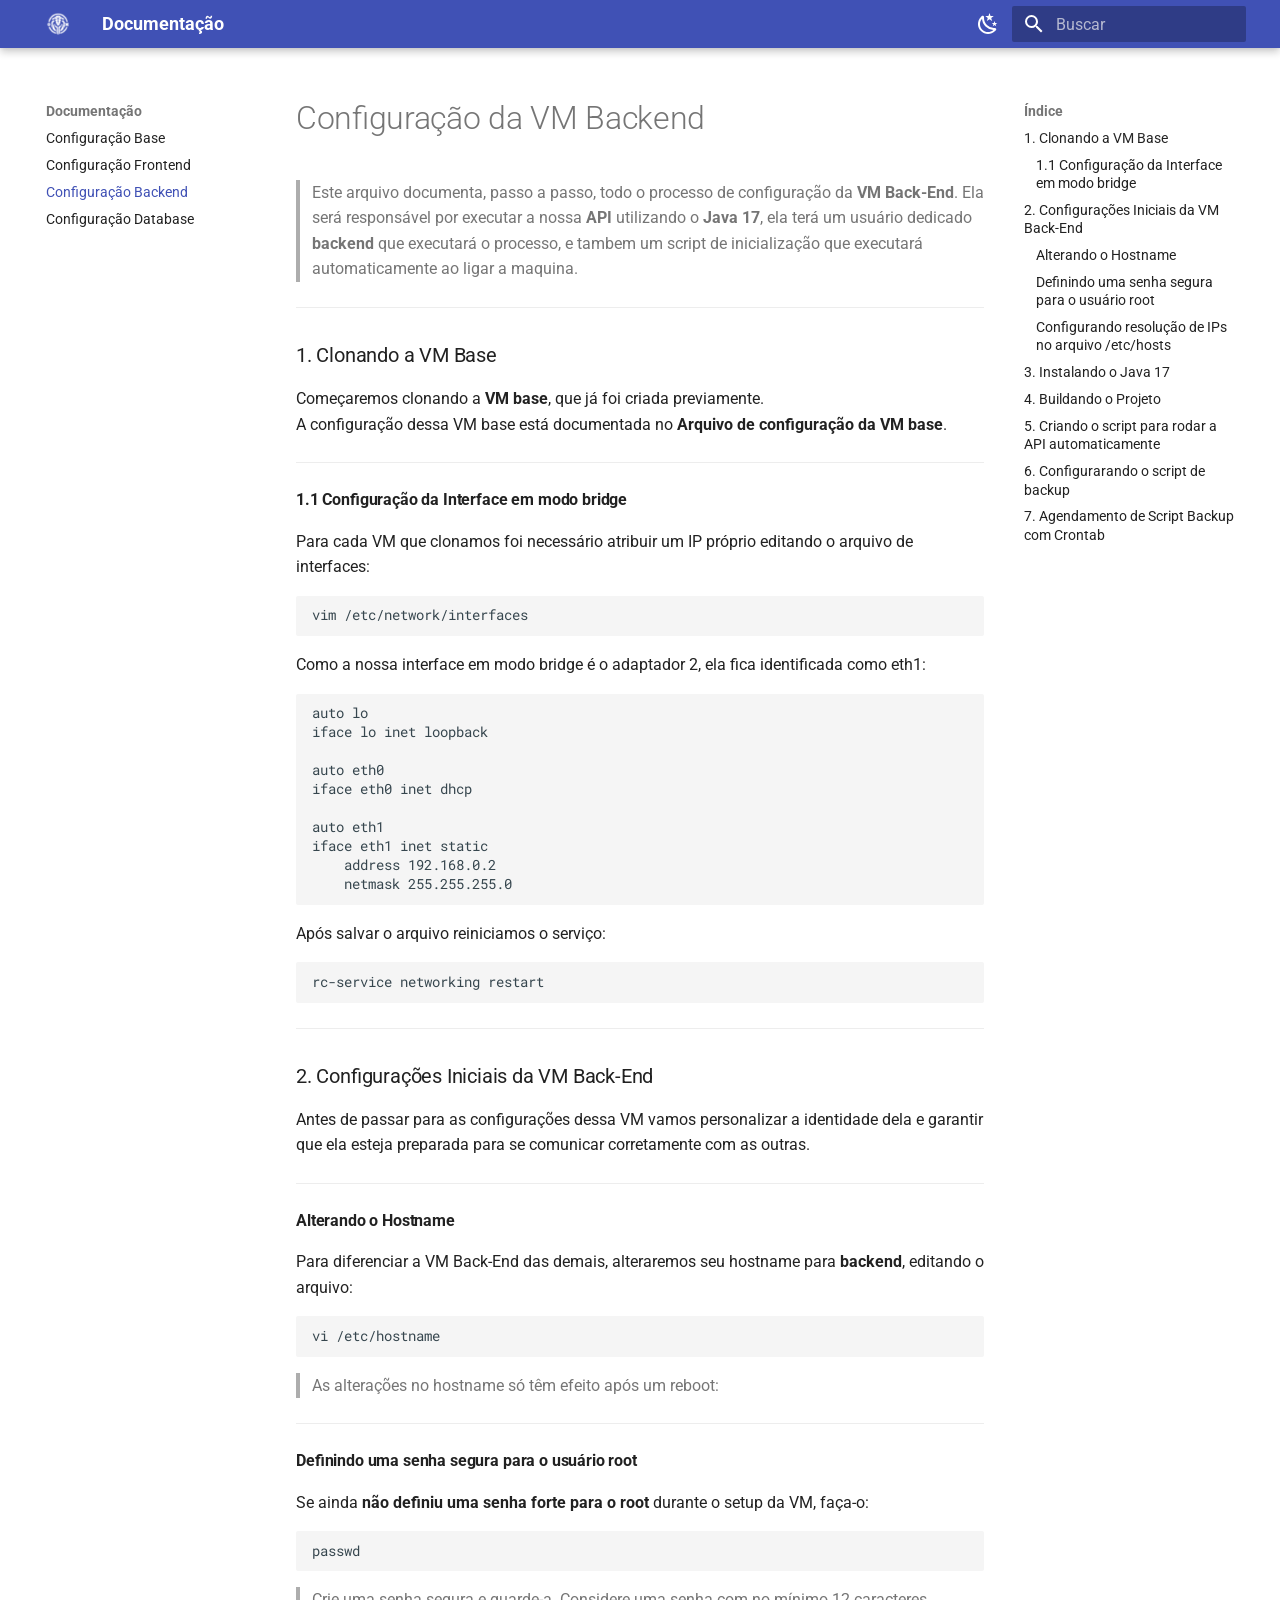
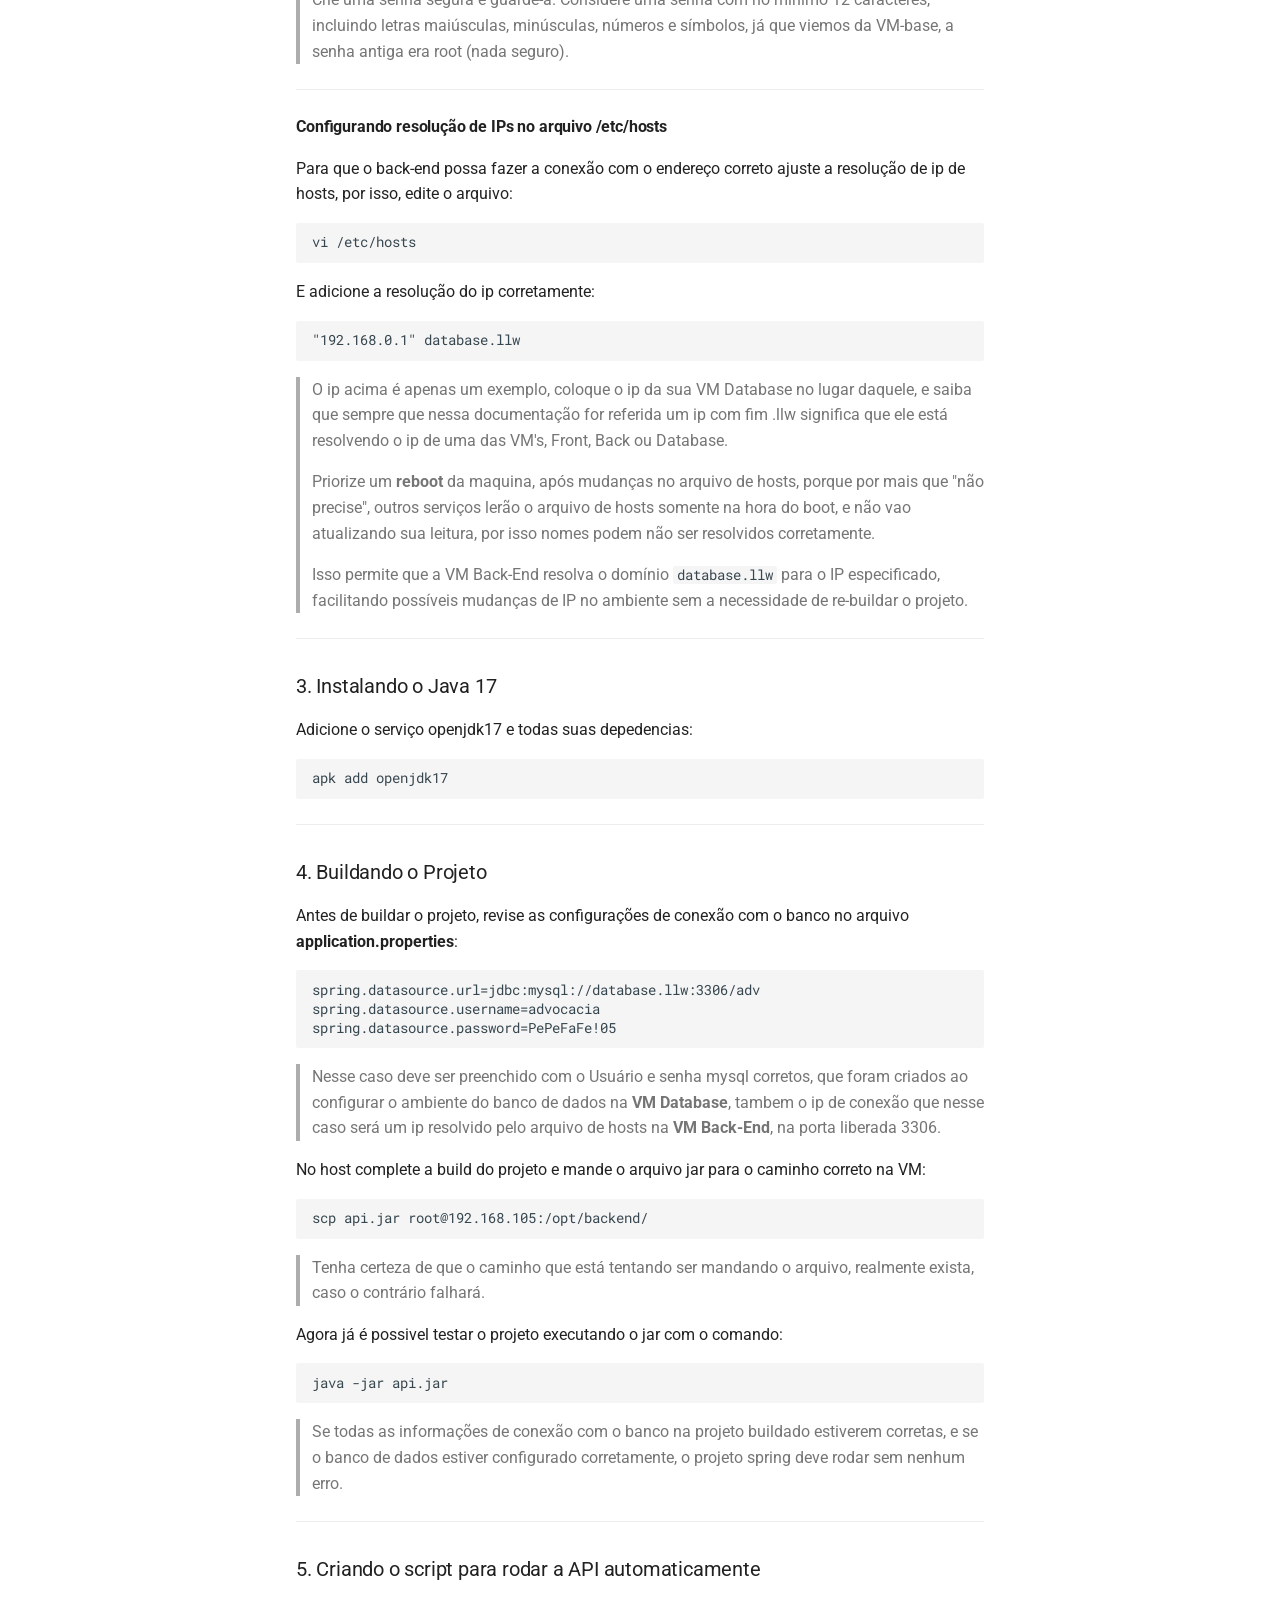
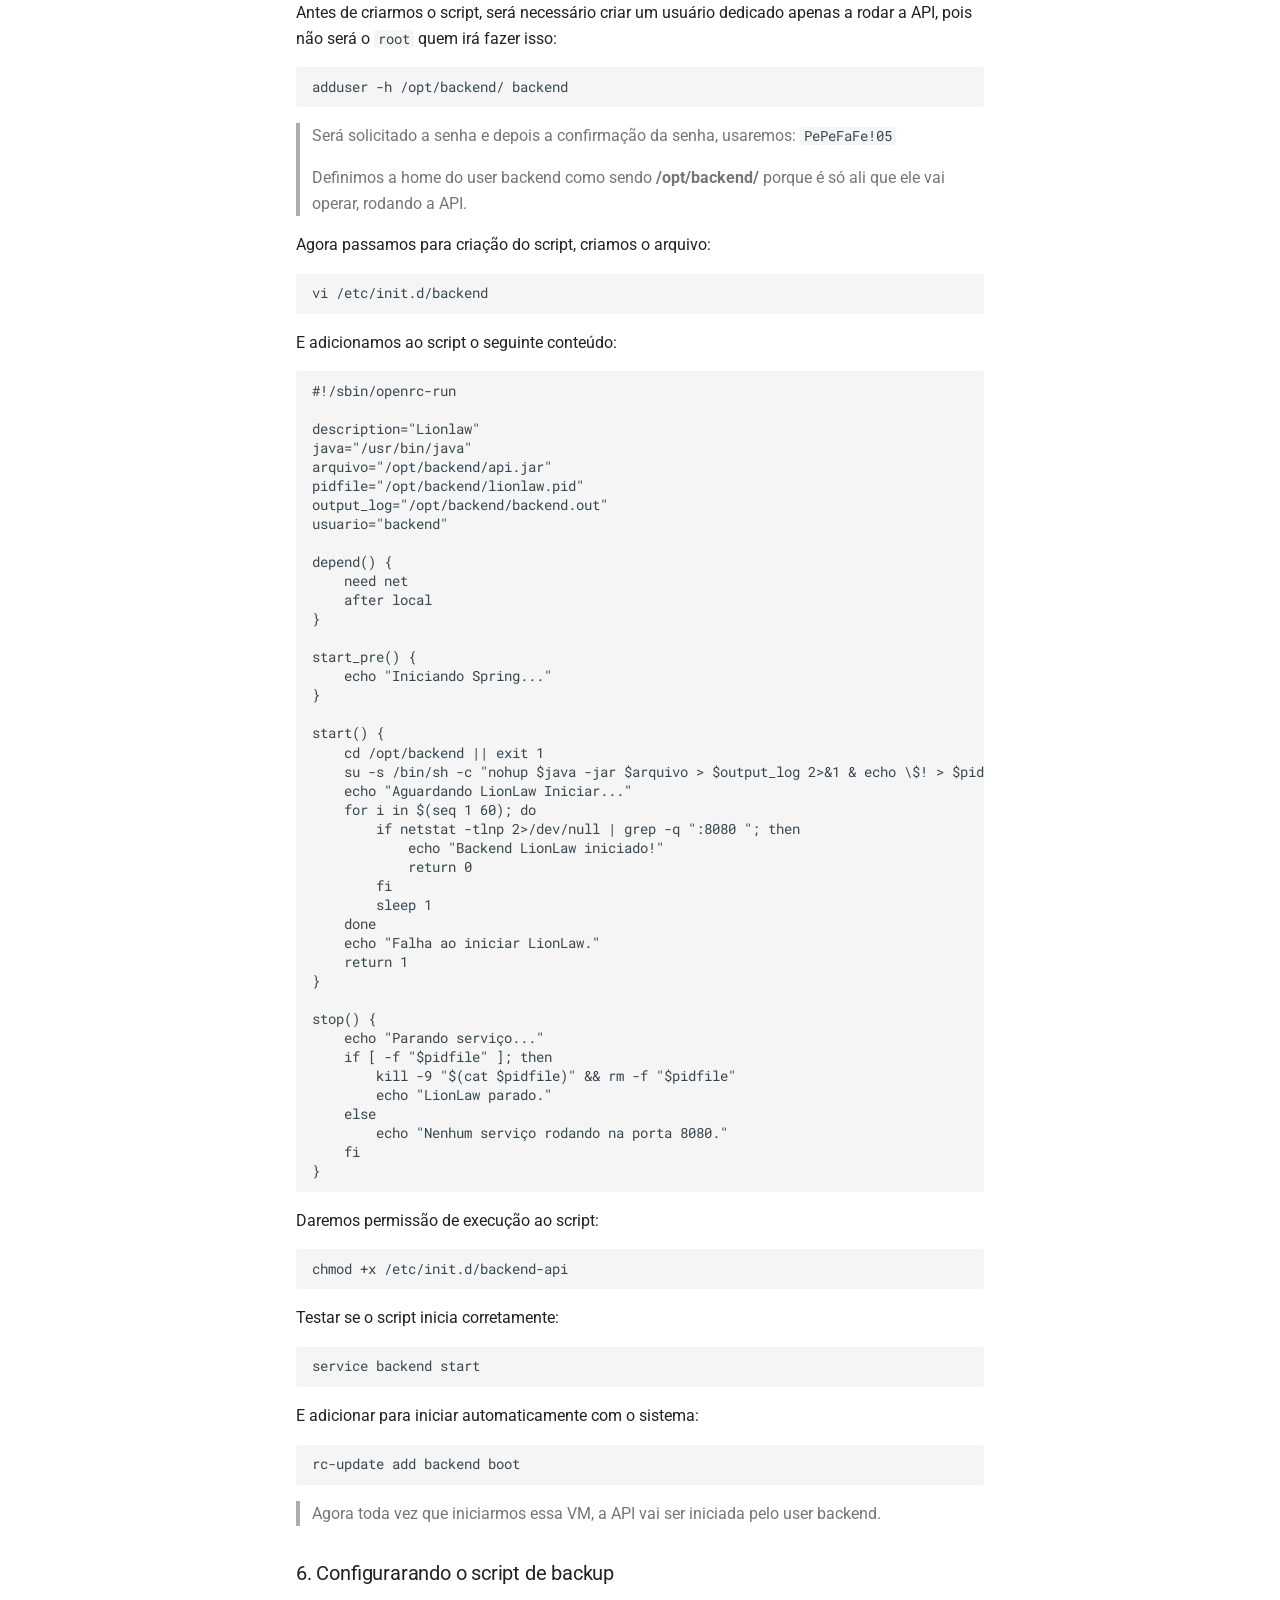
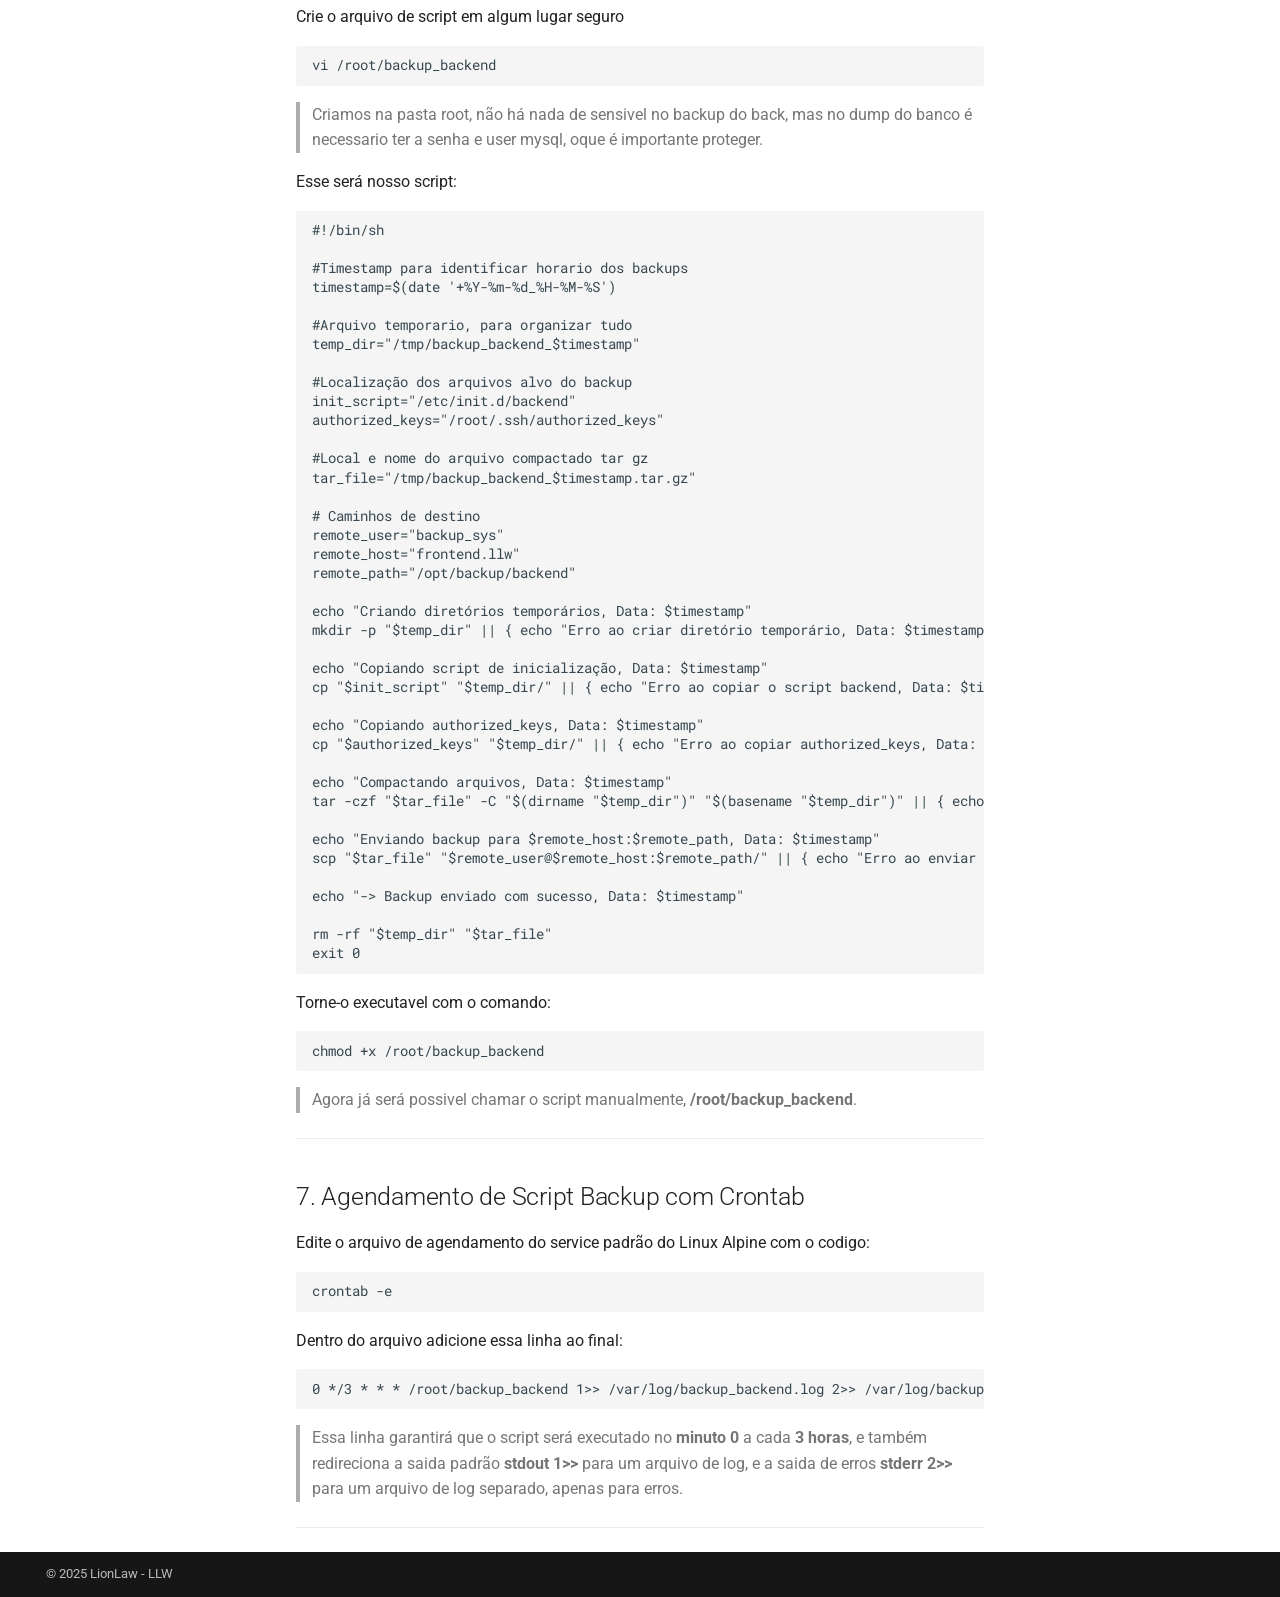
==== commit 8004a8bb: "config de eth1" ====
--- a/backend/index.html
+++ b/backend/index.html
@@ -335,6 +335,21 @@
     </span>
   </a>
   
+    <nav class="md-nav" aria-label="1. Clonando a VM Base">
+      <ul class="md-nav__list">
+        
+          <li class="md-nav__item">
+  <a href="#11-configuracao-da-interface-em-modo-bridge" class="md-nav__link">
+    <span class="md-ellipsis">
+      1.1 Configuração da Interface em modo bridge
+    </span>
+  </a>
+  
+</li>
+        
+      </ul>
+    </nav>
+  
 </li>
       
         <li class="md-nav__item">
@@ -487,6 +502,21 @@
     </span>
   </a>
   
+    <nav class="md-nav" aria-label="1. Clonando a VM Base">
+      <ul class="md-nav__list">
+        
+          <li class="md-nav__item">
+  <a href="#11-configuracao-da-interface-em-modo-bridge" class="md-nav__link">
+    <span class="md-ellipsis">
+      1.1 Configuração da Interface em modo bridge
+    </span>
+  </a>
+  
+</li>
+        
+      </ul>
+    </nav>
+  
 </li>
       
         <li class="md-nav__item">
@@ -600,6 +630,29 @@
 <h3 id="1-clonando-a-vm-base">1. Clonando a VM Base<a class="headerlink" href="#1-clonando-a-vm-base" title="Permanent link">&para;</a></h3>
 <p>Começaremos clonando a <strong>VM base</strong>, que já foi criada previamente.<br />
 A configuração dessa VM base está documentada no <strong>Arquivo de configuração da VM base</strong>.</p>
+<hr />
+<h4 id="11-configuracao-da-interface-em-modo-bridge">1.1 Configuração da Interface em modo bridge<a class="headerlink" href="#11-configuracao-da-interface-em-modo-bridge" title="Permanent link">&para;</a></h4>
+<p>Para cada VM que clonamos foi necessário atribuir um IP próprio editando o arquivo de interfaces:</p>
+<div class="codehilite"><pre><span></span><code>vim<span class="w"> </span>/etc/network/interfaces
+</code></pre></div>
+
+<p>Como a nossa interface em modo bridge é o adaptador 2, ela fica identificada como eth1:</p>
+<div class="codehilite"><pre><span></span><code>auto<span class="w"> </span>lo
+iface<span class="w"> </span>lo<span class="w"> </span>inet<span class="w"> </span>loopback
+
+auto<span class="w"> </span>eth0
+iface<span class="w"> </span>eth0<span class="w"> </span>inet<span class="w"> </span>dhcp
+
+auto<span class="w"> </span>eth1
+iface<span class="w"> </span>eth1<span class="w"> </span>inet<span class="w"> </span>static
+<span class="w">    </span>address<span class="w"> </span><span class="m">192</span>.168.0.2
+<span class="w">    </span>netmask<span class="w"> </span><span class="m">255</span>.255.255.0
+</code></pre></div>
+
+<p>Após salvar o arquivo reiniciamos o serviço:</p>
+<div class="codehilite"><pre><span></span><code>rc-service<span class="w"> </span>networking<span class="w"> </span>restart
+</code></pre></div>
+
 <hr />
 <h3 id="2-configuracoes-iniciais-da-vm-back-end">2. Configurações Iniciais da VM Back-End<a class="headerlink" href="#2-configuracoes-iniciais-da-vm-back-end" title="Permanent link">&para;</a></h3>
 <p>Antes de passar para as configurações dessa VM vamos personalizar a identidade dela e garantir que ela esteja preparada para se comunicar corretamente com as outras.</p>
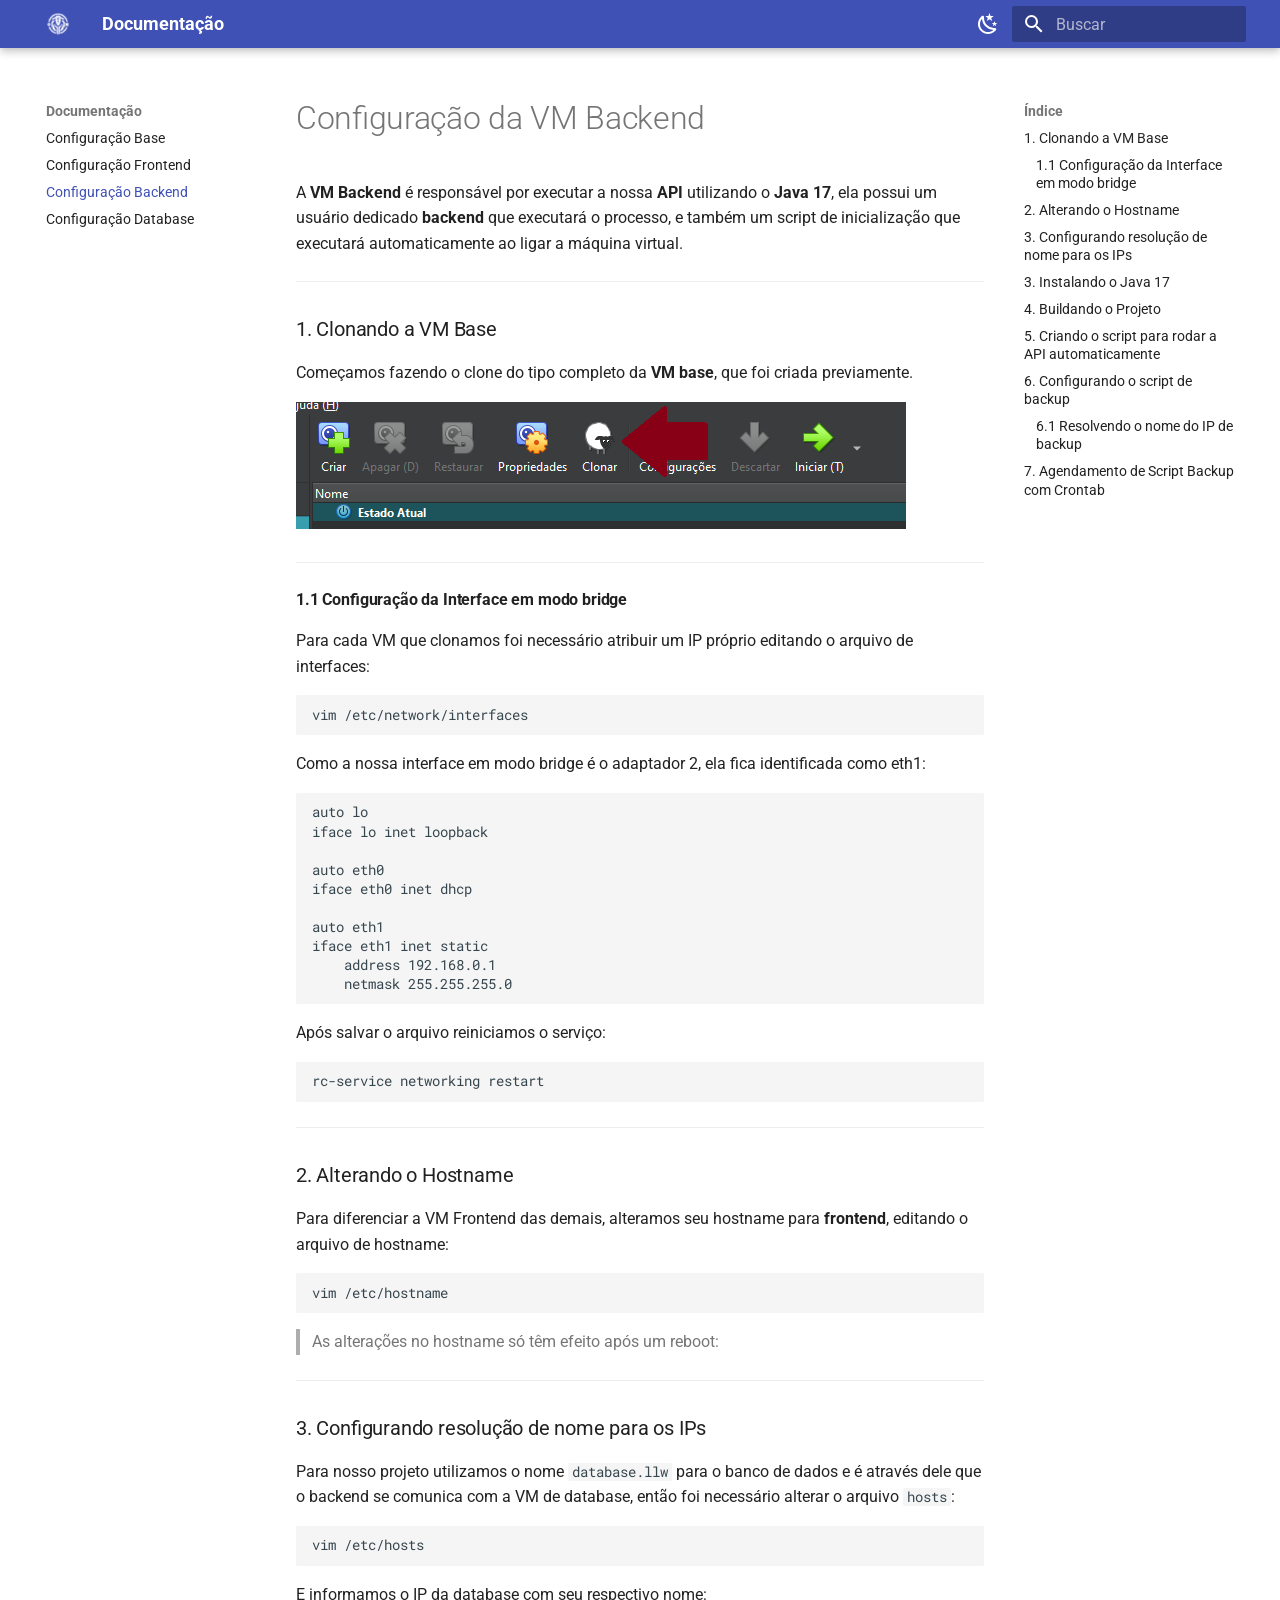
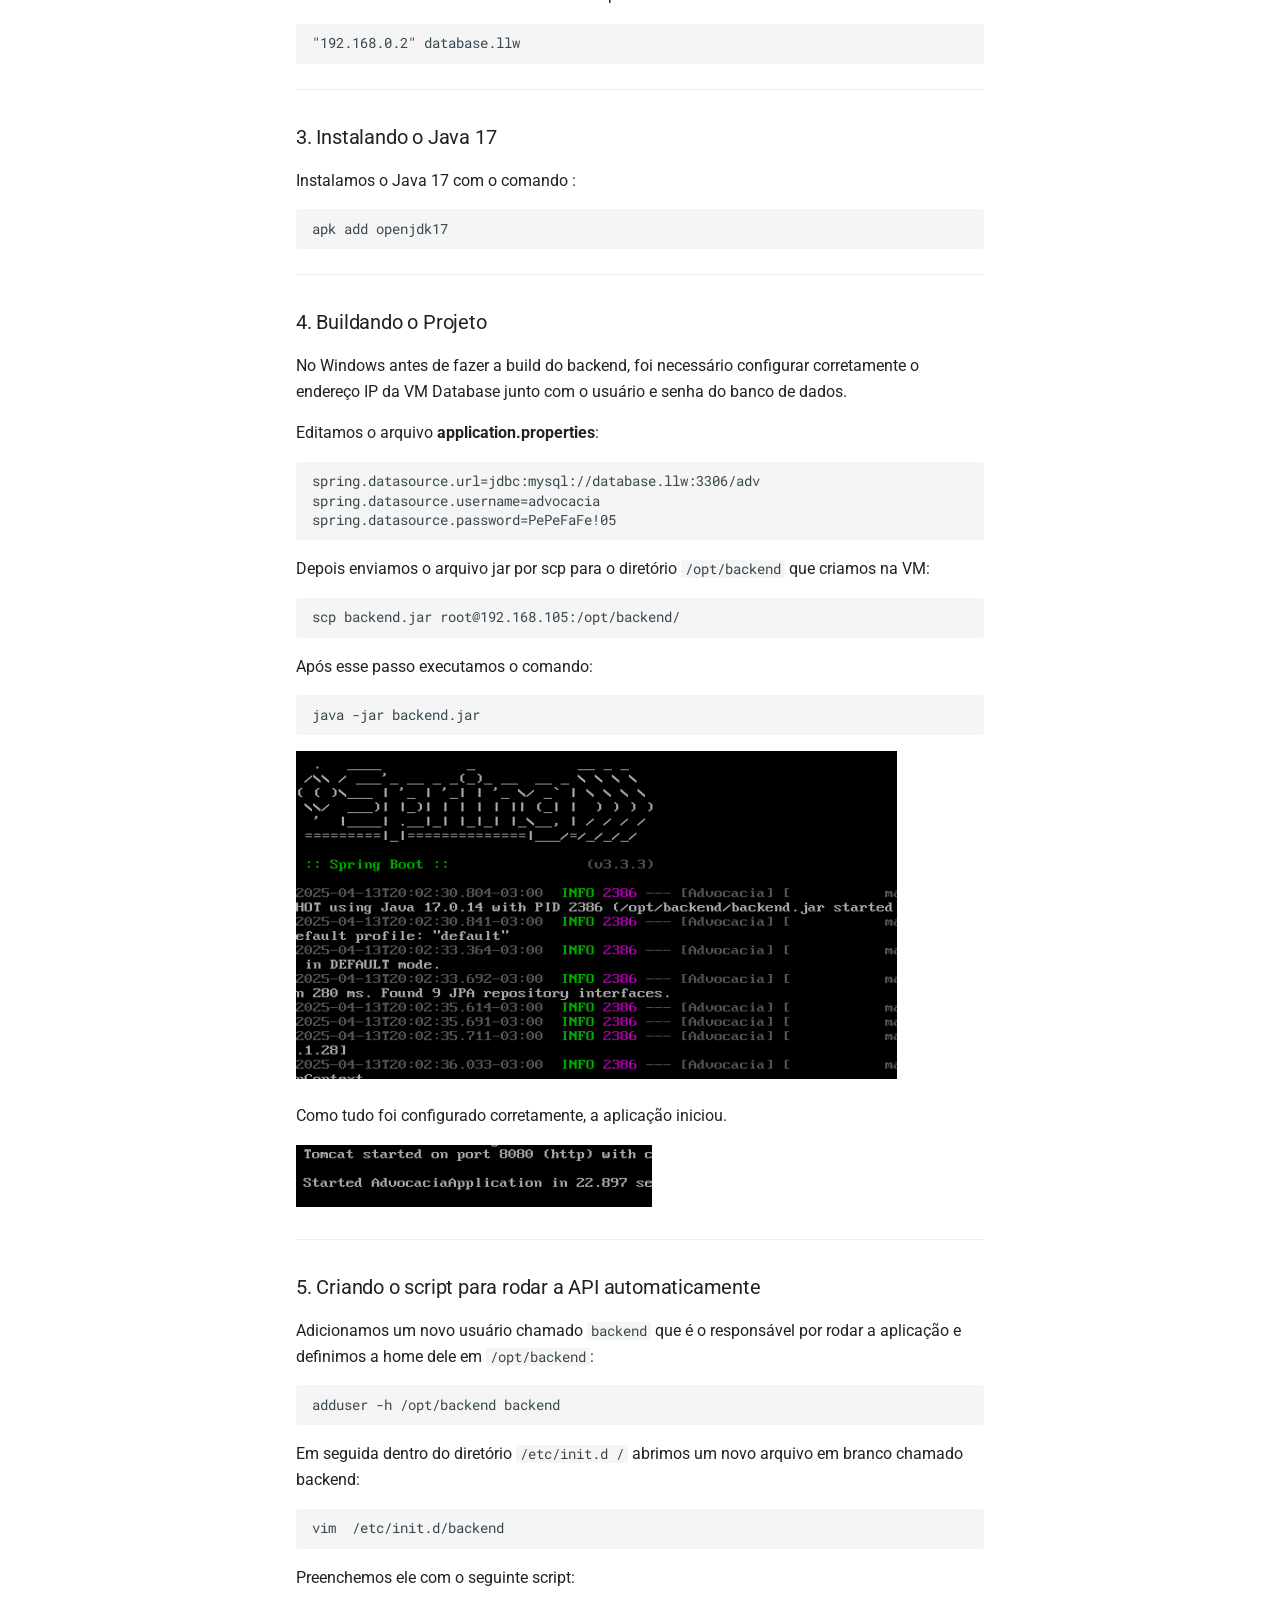
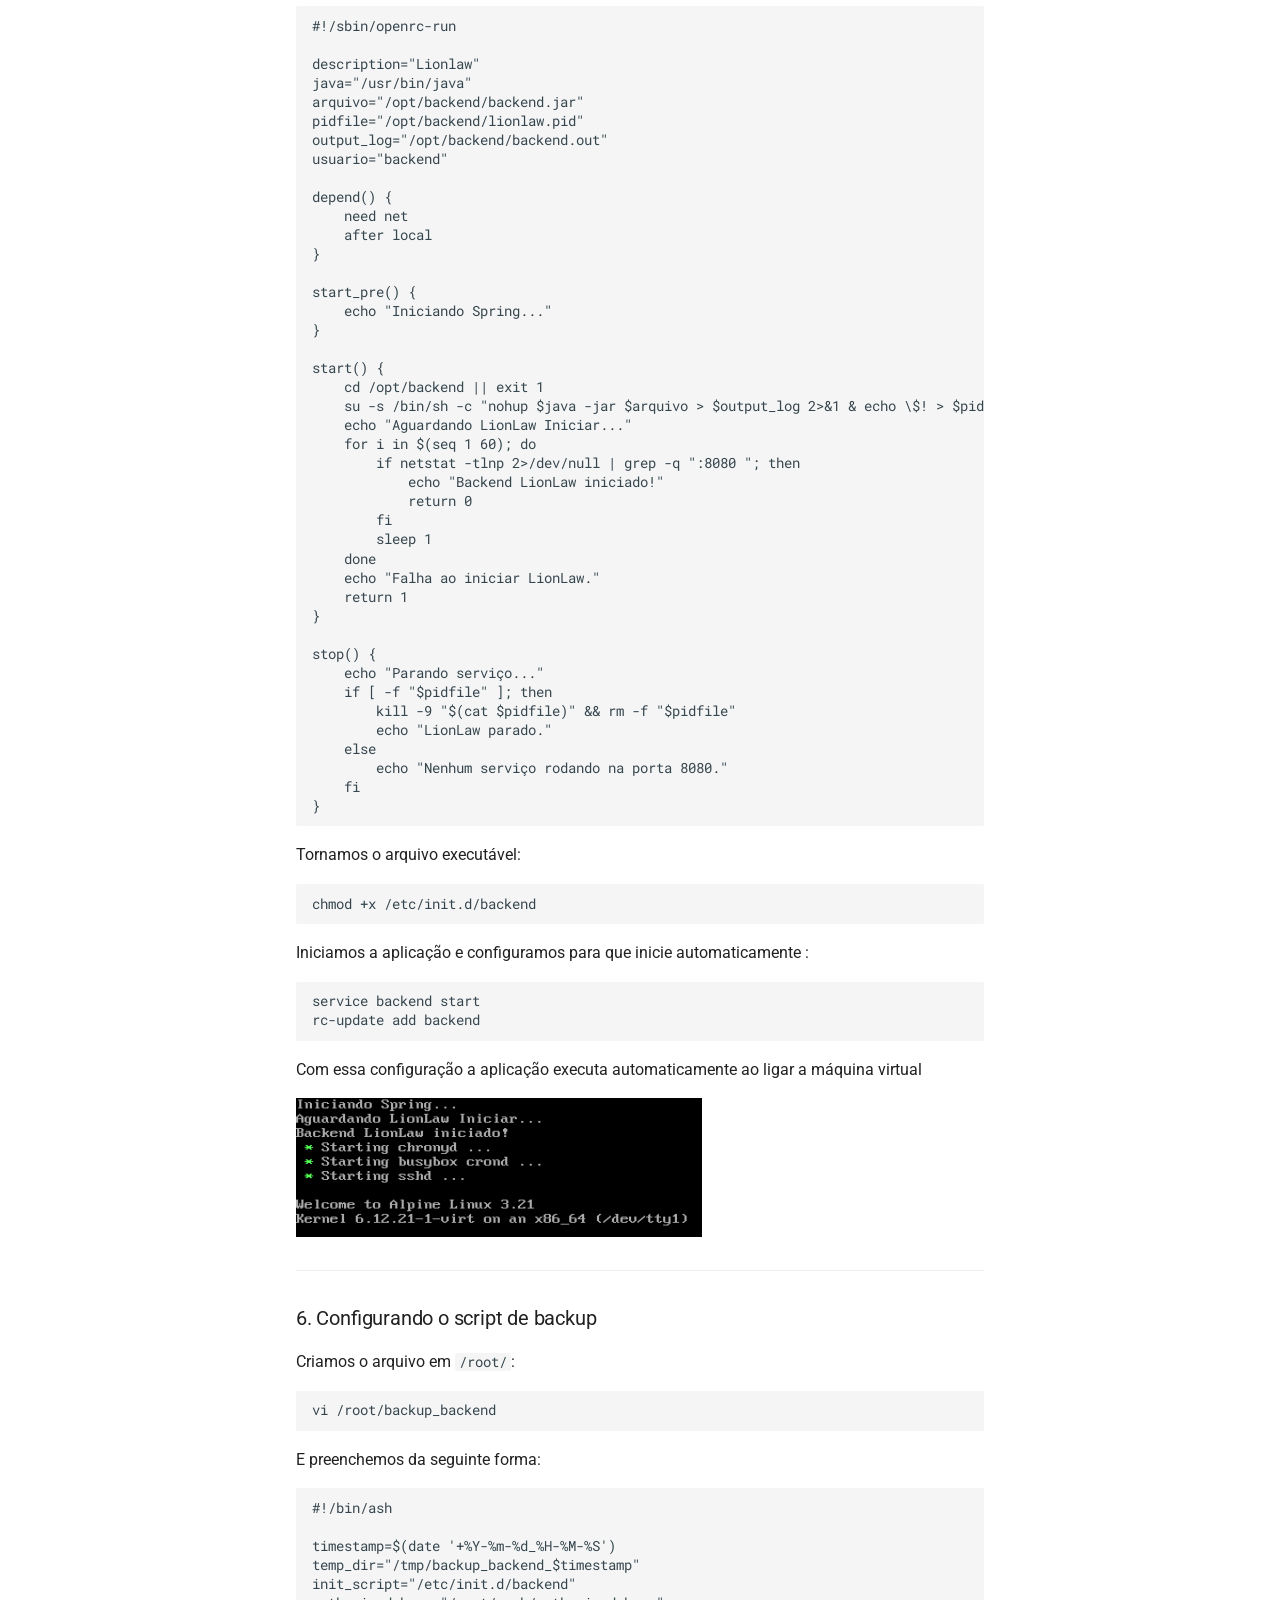
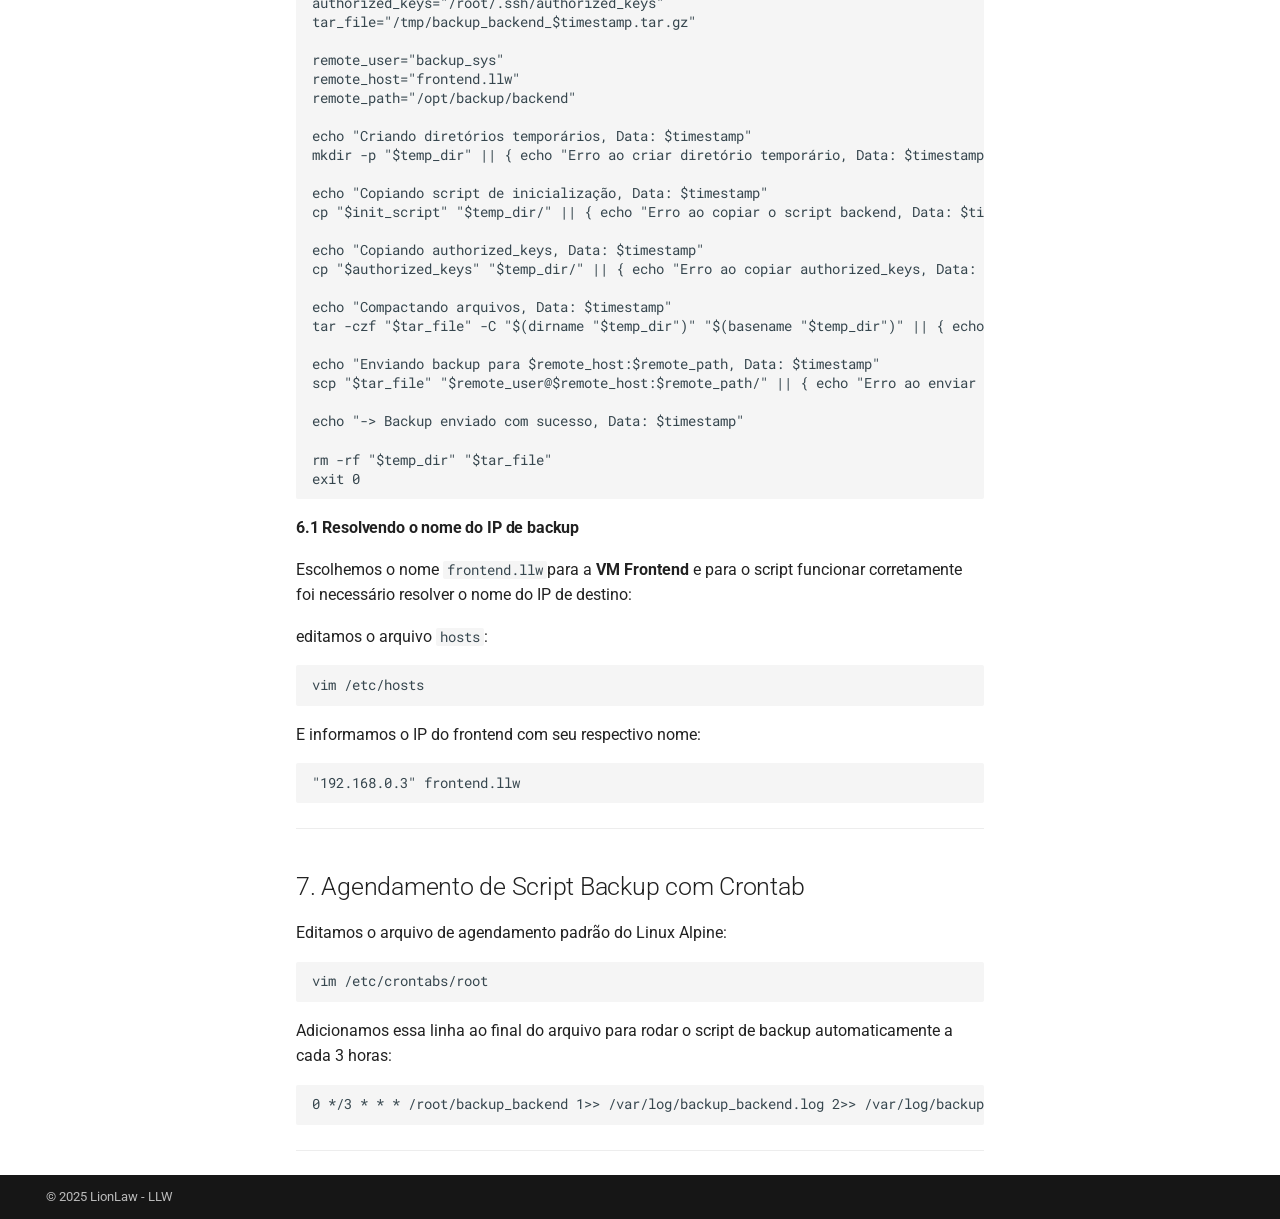
==== commit fa2a20f3: "revisão texto backend" ====
--- a/backend/index.html
+++ b/backend/index.html
@@ -353,37 +353,64 @@
 </li>
       
         <li class="md-nav__item">
-  <a href="#2-configuracoes-iniciais-da-vm-back-end" class="md-nav__link">
-    <span class="md-ellipsis">
-      2. Configurações Iniciais da VM Back-End
-    </span>
-  </a>
-  
-    <nav class="md-nav" aria-label="2. Configurações Iniciais da VM Back-End">
+  <a href="#2-alterando-o-hostname" class="md-nav__link">
+    <span class="md-ellipsis">
+      2. Alterando o Hostname
+    </span>
+  </a>
+  
+</li>
+      
+        <li class="md-nav__item">
+  <a href="#3-configurando-resolucao-de-nome-para-os-ips" class="md-nav__link">
+    <span class="md-ellipsis">
+      3. Configurando resolução de nome para os IPs
+    </span>
+  </a>
+  
+</li>
+      
+        <li class="md-nav__item">
+  <a href="#3-instalando-o-java-17" class="md-nav__link">
+    <span class="md-ellipsis">
+      3. Instalando o Java 17
+    </span>
+  </a>
+  
+</li>
+      
+        <li class="md-nav__item">
+  <a href="#4-buildando-o-projeto" class="md-nav__link">
+    <span class="md-ellipsis">
+      4. Buildando o Projeto
+    </span>
+  </a>
+  
+</li>
+      
+        <li class="md-nav__item">
+  <a href="#5-criando-o-script-para-rodar-a-api-automaticamente" class="md-nav__link">
+    <span class="md-ellipsis">
+      5. Criando o script para rodar a API automaticamente
+    </span>
+  </a>
+  
+</li>
+      
+        <li class="md-nav__item">
+  <a href="#6-configurando-o-script-de-backup" class="md-nav__link">
+    <span class="md-ellipsis">
+      6. Configurando o script de backup
+    </span>
+  </a>
+  
+    <nav class="md-nav" aria-label="6. Configurando o script de backup">
       <ul class="md-nav__list">
         
           <li class="md-nav__item">
-  <a href="#alterando-o-hostname" class="md-nav__link">
-    <span class="md-ellipsis">
-      Alterando o Hostname
-    </span>
-  </a>
-  
-</li>
-        
-          <li class="md-nav__item">
-  <a href="#definindo-uma-senha-segura-para-o-usuario-root" class="md-nav__link">
-    <span class="md-ellipsis">
-      Definindo uma senha segura para o usuário root
-    </span>
-  </a>
-  
-</li>
-        
-          <li class="md-nav__item">
-  <a href="#configurando-resolucao-de-ips-no-arquivo-etchosts" class="md-nav__link">
-    <span class="md-ellipsis">
-      Configurando resolução de IPs no arquivo /etc/hosts
+  <a href="#61-resolvendo-o-nome-do-ip-de-backup" class="md-nav__link">
+    <span class="md-ellipsis">
+      6.1 Resolvendo o nome do IP de backup
     </span>
   </a>
   
@@ -391,42 +418,6 @@
         
       </ul>
     </nav>
-  
-</li>
-      
-        <li class="md-nav__item">
-  <a href="#3-instalando-o-java-17" class="md-nav__link">
-    <span class="md-ellipsis">
-      3. Instalando o Java 17
-    </span>
-  </a>
-  
-</li>
-      
-        <li class="md-nav__item">
-  <a href="#4-buildando-o-projeto" class="md-nav__link">
-    <span class="md-ellipsis">
-      4. Buildando o Projeto
-    </span>
-  </a>
-  
-</li>
-      
-        <li class="md-nav__item">
-  <a href="#5-criando-o-script-para-rodar-a-api-automaticamente" class="md-nav__link">
-    <span class="md-ellipsis">
-      5. Criando o script para rodar a API automaticamente
-    </span>
-  </a>
-  
-</li>
-      
-        <li class="md-nav__item">
-  <a href="#6-configurarando-o-script-de-backup" class="md-nav__link">
-    <span class="md-ellipsis">
-      6. Configurarando o script de backup
-    </span>
-  </a>
   
 </li>
       
@@ -520,37 +511,64 @@
 </li>
       
         <li class="md-nav__item">
-  <a href="#2-configuracoes-iniciais-da-vm-back-end" class="md-nav__link">
-    <span class="md-ellipsis">
-      2. Configurações Iniciais da VM Back-End
-    </span>
-  </a>
-  
-    <nav class="md-nav" aria-label="2. Configurações Iniciais da VM Back-End">
+  <a href="#2-alterando-o-hostname" class="md-nav__link">
+    <span class="md-ellipsis">
+      2. Alterando o Hostname
+    </span>
+  </a>
+  
+</li>
+      
+        <li class="md-nav__item">
+  <a href="#3-configurando-resolucao-de-nome-para-os-ips" class="md-nav__link">
+    <span class="md-ellipsis">
+      3. Configurando resolução de nome para os IPs
+    </span>
+  </a>
+  
+</li>
+      
+        <li class="md-nav__item">
+  <a href="#3-instalando-o-java-17" class="md-nav__link">
+    <span class="md-ellipsis">
+      3. Instalando o Java 17
+    </span>
+  </a>
+  
+</li>
+      
+        <li class="md-nav__item">
+  <a href="#4-buildando-o-projeto" class="md-nav__link">
+    <span class="md-ellipsis">
+      4. Buildando o Projeto
+    </span>
+  </a>
+  
+</li>
+      
+        <li class="md-nav__item">
+  <a href="#5-criando-o-script-para-rodar-a-api-automaticamente" class="md-nav__link">
+    <span class="md-ellipsis">
+      5. Criando o script para rodar a API automaticamente
+    </span>
+  </a>
+  
+</li>
+      
+        <li class="md-nav__item">
+  <a href="#6-configurando-o-script-de-backup" class="md-nav__link">
+    <span class="md-ellipsis">
+      6. Configurando o script de backup
+    </span>
+  </a>
+  
+    <nav class="md-nav" aria-label="6. Configurando o script de backup">
       <ul class="md-nav__list">
         
           <li class="md-nav__item">
-  <a href="#alterando-o-hostname" class="md-nav__link">
-    <span class="md-ellipsis">
-      Alterando o Hostname
-    </span>
-  </a>
-  
-</li>
-        
-          <li class="md-nav__item">
-  <a href="#definindo-uma-senha-segura-para-o-usuario-root" class="md-nav__link">
-    <span class="md-ellipsis">
-      Definindo uma senha segura para o usuário root
-    </span>
-  </a>
-  
-</li>
-        
-          <li class="md-nav__item">
-  <a href="#configurando-resolucao-de-ips-no-arquivo-etchosts" class="md-nav__link">
-    <span class="md-ellipsis">
-      Configurando resolução de IPs no arquivo /etc/hosts
+  <a href="#61-resolvendo-o-nome-do-ip-de-backup" class="md-nav__link">
+    <span class="md-ellipsis">
+      6.1 Resolvendo o nome do IP de backup
     </span>
   </a>
   
@@ -558,42 +576,6 @@
         
       </ul>
     </nav>
-  
-</li>
-      
-        <li class="md-nav__item">
-  <a href="#3-instalando-o-java-17" class="md-nav__link">
-    <span class="md-ellipsis">
-      3. Instalando o Java 17
-    </span>
-  </a>
-  
-</li>
-      
-        <li class="md-nav__item">
-  <a href="#4-buildando-o-projeto" class="md-nav__link">
-    <span class="md-ellipsis">
-      4. Buildando o Projeto
-    </span>
-  </a>
-  
-</li>
-      
-        <li class="md-nav__item">
-  <a href="#5-criando-o-script-para-rodar-a-api-automaticamente" class="md-nav__link">
-    <span class="md-ellipsis">
-      5. Criando o script para rodar a API automaticamente
-    </span>
-  </a>
-  
-</li>
-      
-        <li class="md-nav__item">
-  <a href="#6-configurarando-o-script-de-backup" class="md-nav__link">
-    <span class="md-ellipsis">
-      6. Configurarando o script de backup
-    </span>
-  </a>
   
 </li>
       
@@ -623,13 +605,11 @@
 
 
 <h1 id="configuracao-da-vm-backend">Configuração da VM Backend<a class="headerlink" href="#configuracao-da-vm-backend" title="Permanent link">&para;</a></h1>
-<blockquote>
-<p>Este arquivo documenta, passo a passo, todo o processo de configuração da <strong>VM Back-End</strong>. Ela será responsável por executar a nossa <strong>API</strong> utilizando o <strong>Java 17</strong>, ela terá um usuário dedicado <strong>backend</strong> que executará o processo, e tambem um script de inicialização que executará automaticamente ao ligar a maquina.</p>
-</blockquote>
+<p>A <strong>VM Backend</strong> é responsável por executar a nossa <strong>API</strong> utilizando o <strong>Java 17</strong>, ela possui um usuário dedicado <strong>backend</strong> que executará o processo, e também um script de inicialização que executará automaticamente ao ligar a máquina virtual.</p>
 <hr />
 <h3 id="1-clonando-a-vm-base">1. Clonando a VM Base<a class="headerlink" href="#1-clonando-a-vm-base" title="Permanent link">&para;</a></h3>
-<p>Começaremos clonando a <strong>VM base</strong>, que já foi criada previamente.<br />
-A configuração dessa VM base está documentada no <strong>Arquivo de configuração da VM base</strong>.</p>
+<p>Começamos fazendo o clone do tipo completo da <strong>VM base</strong>, que foi criada previamente.  </p>
+<p><img alt="Clonar VM" src="../images/clonar.png" /></p>
 <hr />
 <h4 id="11-configuracao-da-interface-em-modo-bridge">1.1 Configuração da Interface em modo bridge<a class="headerlink" href="#11-configuracao-da-interface-em-modo-bridge" title="Permanent link">&para;</a></h4>
 <p>Para cada VM que clonamos foi necessário atribuir um IP próprio editando o arquivo de interfaces:</p>
@@ -645,7 +625,7 @@
 
 auto<span class="w"> </span>eth1
 iface<span class="w"> </span>eth1<span class="w"> </span>inet<span class="w"> </span>static
-<span class="w">    </span>address<span class="w"> </span><span class="m">192</span>.168.0.2
+<span class="w">    </span>address<span class="w"> </span><span class="m">192</span>.168.0.1
 <span class="w">    </span>netmask<span class="w"> </span><span class="m">255</span>.255.255.0
 </code></pre></div>
 
@@ -654,92 +634,66 @@
 </code></pre></div>
 
 <hr />
-<h3 id="2-configuracoes-iniciais-da-vm-back-end">2. Configurações Iniciais da VM Back-End<a class="headerlink" href="#2-configuracoes-iniciais-da-vm-back-end" title="Permanent link">&para;</a></h3>
-<p>Antes de passar para as configurações dessa VM vamos personalizar a identidade dela e garantir que ela esteja preparada para se comunicar corretamente com as outras.</p>
-<hr />
-<h4 id="alterando-o-hostname">Alterando o Hostname<a class="headerlink" href="#alterando-o-hostname" title="Permanent link">&para;</a></h4>
-<p>Para diferenciar a VM Back-End das demais, alteraremos seu hostname para <strong>backend</strong>, editando o arquivo:</p>
-<div class="codehilite"><pre><span></span><code>vi<span class="w"> </span>/etc/hostname
+<h3 id="2-alterando-o-hostname">2. Alterando o Hostname<a class="headerlink" href="#2-alterando-o-hostname" title="Permanent link">&para;</a></h3>
+<p>Para diferenciar a VM Frontend das demais, alteramos seu hostname para <strong>frontend</strong>, editando o arquivo de hostname:</p>
+<div class="codehilite"><pre><span></span><code>vim<span class="w"> </span>/etc/hostname
 </code></pre></div>
 
 <blockquote>
 <p>As alterações no hostname só têm efeito após um reboot:</p>
 </blockquote>
 <hr />
-<h4 id="definindo-uma-senha-segura-para-o-usuario-root">Definindo uma senha segura para o usuário root<a class="headerlink" href="#definindo-uma-senha-segura-para-o-usuario-root" title="Permanent link">&para;</a></h4>
-<p>Se ainda <strong>não definiu uma senha forte para o root</strong> durante o setup da VM, faça-o:</p>
-<div class="codehilite"><pre><span></span><code>passwd
-</code></pre></div>
-
-<blockquote>
-<p>Crie uma senha segura e guarde-a. Considere uma senha com no mínimo 12 caracteres, incluindo letras maiúsculas, minúsculas, números e símbolos, já que viemos da VM-base, a senha antiga era root (nada seguro).</p>
-</blockquote>
-<hr />
-<h4 id="configurando-resolucao-de-ips-no-arquivo-etchosts">Configurando resolução de IPs no arquivo /etc/hosts<a class="headerlink" href="#configurando-resolucao-de-ips-no-arquivo-etchosts" title="Permanent link">&para;</a></h4>
-<p>Para que o back-end possa fazer a conexão com o endereço correto ajuste a resolução de ip de hosts, por isso, edite o arquivo:</p>
-<div class="codehilite"><pre><span></span><code>vi<span class="w"> </span>/etc/hosts
-</code></pre></div>
-
-<p>E adicione a resolução do ip corretamente:</p>
-<div class="codehilite"><pre><span></span><code>&quot;192.168.0.1&quot; database.llw
-</code></pre></div>
-
-<blockquote>
-<p>O ip acima é apenas um exemplo, coloque o ip da sua VM Database no lugar daquele, e saiba que sempre que nessa documentação for referida um ip com fim .llw significa que ele está resolvendo o ip de uma das VM's, Front, Back ou Database.</p>
-<p>Priorize um <strong>reboot</strong> da maquina, após mudanças no arquivo de hosts, porque por mais que "não precise", outros serviços lerão o arquivo de hosts somente na hora do boot, e não vao atualizando sua leitura, por isso nomes podem não ser resolvidos corretamente.</p>
-<p>Isso permite que a VM Back-End resolva o domínio <code>database.llw</code> para o IP especificado, facilitando possíveis mudanças de IP no ambiente sem a necessidade de re-buildar o projeto.</p>
-</blockquote>
+<h3 id="3-configurando-resolucao-de-nome-para-os-ips">3. Configurando resolução de nome para  os IPs<a class="headerlink" href="#3-configurando-resolucao-de-nome-para-os-ips" title="Permanent link">&para;</a></h3>
+<p>Para nosso projeto utilizamos o nome <code>database.llw</code> para o banco de dados e é através dele que o backend se comunica com a VM de database, então foi necessário alterar o arquivo <code>hosts</code>:</p>
+<div class="codehilite"><pre><span></span><code>vim<span class="w"> </span>/etc/hosts
+</code></pre></div>
+
+<p>E informamos o IP da database com seu respectivo nome:</p>
+<div class="codehilite"><pre><span></span><code><span class="s2">&quot;192.168.0.2&quot;</span><span class="w"> </span>database.llw
+</code></pre></div>
+
 <hr />
 <h3 id="3-instalando-o-java-17">3. Instalando o Java 17<a class="headerlink" href="#3-instalando-o-java-17" title="Permanent link">&para;</a></h3>
-<p>Adicione o serviço openjdk17 e todas suas depedencias:</p>
+<p>Instalamos o Java 17 com o comando :</p>
 <div class="codehilite"><pre><span></span><code>apk<span class="w"> </span>add<span class="w"> </span>openjdk17
 </code></pre></div>
 
 <hr />
 <h3 id="4-buildando-o-projeto">4. Buildando o Projeto<a class="headerlink" href="#4-buildando-o-projeto" title="Permanent link">&para;</a></h3>
-<p>Antes de buildar o projeto, revise as configurações de conexão com o banco no arquivo <strong>application.properties</strong>:</p>
+<p>No Windows antes de fazer a build do backend, foi necessário configurar corretamente o endereço IP da VM Database junto com o usuário e senha do banco de dados.</p>
+<p>Editamos o arquivo <strong>application.properties</strong>:</p>
 <div class="codehilite"><pre><span></span><code><span class="na">spring.datasource.url</span><span class="o">=</span><span class="s">jdbc:mysql://database.llw:3306/adv</span>
 <span class="na">spring.datasource.username</span><span class="o">=</span><span class="s">advocacia</span>
 <span class="na">spring.datasource.password</span><span class="o">=</span><span class="s">PePeFaFe!05</span>
 </code></pre></div>
 
-<blockquote>
-<p>Nesse caso deve ser preenchido com o Usuário e senha mysql corretos, que foram criados ao configurar o ambiente do banco de dados na <strong>VM Database</strong>, tambem o ip de conexão que nesse caso será um ip resolvido pelo arquivo de hosts na <strong>VM Back-End</strong>, na porta liberada 3306.</p>
-</blockquote>
-<p>No host complete a build do projeto e mande o arquivo jar para o caminho correto na VM:</p>
-<div class="codehilite"><pre><span></span><code>scp<span class="w"> </span>api.jar<span class="w"> </span>root@192.168.105:/opt/backend/
-</code></pre></div>
-
-<blockquote>
-<p>Tenha certeza de que o caminho que está tentando ser mandando o arquivo, realmente exista, caso o contrário falhará.</p>
-</blockquote>
-<p>Agora já é possivel testar o projeto executando o jar com o comando:</p>
-<div class="codehilite"><pre><span></span><code>java<span class="w"> </span>-jar<span class="w"> </span>api.jar
-</code></pre></div>
-
-<blockquote>
-<p>Se todas as informações de conexão com o banco na projeto buildado estiverem corretas, e se o banco de dados estiver configurado corretamente, o projeto spring deve rodar sem nenhum erro.</p>
-</blockquote>
+<p>Depois enviamos o arquivo jar por scp para o diretório <code>/opt/backend</code> que criamos na VM:</p>
+<div class="codehilite"><pre><span></span><code>scp<span class="w"> </span>backend.jar<span class="w"> </span>root@192.168.105:/opt/backend/
+</code></pre></div>
+
+<p>Após esse passo executamos o comando:</p>
+<div class="codehilite"><pre><span></span><code>java<span class="w"> </span>-jar<span class="w"> </span>backend.jar
+</code></pre></div>
+
+<p><img alt="spring" src="../images/spring.png" /></p>
+<p>Como tudo foi configurado corretamente, a aplicação iniciou.</p>
+<p><img alt="backend" src="../images/backend.png" /></p>
 <hr />
 <h3 id="5-criando-o-script-para-rodar-a-api-automaticamente">5. Criando o script para rodar a API automaticamente<a class="headerlink" href="#5-criando-o-script-para-rodar-a-api-automaticamente" title="Permanent link">&para;</a></h3>
-<p>Antes de criarmos o script, será necessário criar um usuário dedicado apenas a rodar a API, pois não será o <code>root</code> quem irá fazer isso:</p>
-<div class="codehilite"><pre><span></span><code>adduser<span class="w"> </span>-h<span class="w"> </span>/opt/backend/<span class="w"> </span>backend
-</code></pre></div>
-
-<blockquote>
-<p>Será solicitado a senha e depois a confirmação da senha, usaremos: <code>PePeFaFe!05</code></p>
-<p>Definimos a home do user backend como sendo <strong>/opt/backend/</strong> porque é só ali que ele vai operar, rodando a API.</p>
-</blockquote>
-<p>Agora passamos para criação do script, criamos o arquivo:</p>
-<div class="codehilite"><pre><span></span><code>vi<span class="w"> </span>/etc/init.d/backend
-</code></pre></div>
-
-<p>E adicionamos ao script o seguinte conteúdo:</p>
+<p>Adicionamos um novo usuário chamado <code>backend</code> que é o responsável por rodar a aplicação e definimos a home dele em <code>/opt/backend</code>:</p>
+<div class="codehilite"><pre><span></span><code>adduser<span class="w"> </span>-h<span class="w"> </span>/opt/backend<span class="w"> </span>backend
+</code></pre></div>
+
+<p>Em seguida dentro do diretório <code>/etc/init.d /</code> abrimos um novo arquivo em branco chamado backend:</p>
+<div class="codehilite"><pre><span></span><code>vim<span class="w">  </span>/etc/init.d/backend
+</code></pre></div>
+
+<p>Preenchemos ele com o seguinte script:</p>
 <div class="codehilite"><pre><span></span><code><span class="ch">#!/sbin/openrc-run</span>
 
 <span class="nv">description</span><span class="o">=</span><span class="s2">&quot;Lionlaw&quot;</span>
 <span class="nv">java</span><span class="o">=</span><span class="s2">&quot;/usr/bin/java&quot;</span>
-<span class="nv">arquivo</span><span class="o">=</span><span class="s2">&quot;/opt/backend/api.jar&quot;</span>
+<span class="nv">arquivo</span><span class="o">=</span><span class="s2">&quot;/opt/backend/backend.jar&quot;</span>
 <span class="nv">pidfile</span><span class="o">=</span><span class="s2">&quot;/opt/backend/lionlaw.pid&quot;</span>
 <span class="nv">output_log</span><span class="o">=</span><span class="s2">&quot;/opt/backend/backend.out&quot;</span>
 <span class="nv">usuario</span><span class="o">=</span><span class="s2">&quot;backend&quot;</span>
@@ -779,46 +733,32 @@
 <span class="o">}</span>
 </code></pre></div>
 
-<p>Daremos permissão de execução ao script:</p>
-<div class="codehilite"><pre><span></span><code>chmod<span class="w"> </span>+x<span class="w"> </span>/etc/init.d/backend-api
-</code></pre></div>
-
-<p>Testar se o script inicia corretamente:</p>
+<p>Tornamos o arquivo executável:</p>
+<div class="codehilite"><pre><span></span><code>chmod<span class="w"> </span>+x<span class="w"> </span>/etc/init.d/backend
+</code></pre></div>
+
+<p>Iniciamos a aplicação e configuramos para que inicie automaticamente :</p>
 <div class="codehilite"><pre><span></span><code>service<span class="w"> </span>backend<span class="w"> </span>start
-</code></pre></div>
-
-<p>E adicionar para iniciar automaticamente com o sistema:</p>
-<div class="codehilite"><pre><span></span><code>rc-update<span class="w"> </span>add<span class="w"> </span>backend<span class="w"> </span>boot
-</code></pre></div>
-
-<blockquote>
-<p>Agora toda vez que iniciarmos essa VM, a API vai ser iniciada pelo user backend.</p>
-</blockquote>
-<h3 id="6-configurarando-o-script-de-backup">6. Configurarando o script de backup<a class="headerlink" href="#6-configurarando-o-script-de-backup" title="Permanent link">&para;</a></h3>
-<p>Crie o arquivo de script em algum lugar seguro</p>
+rc-update<span class="w"> </span>add<span class="w"> </span>backend<span class="w"> </span>
+</code></pre></div>
+
+<p>Com essa configuração a aplicação executa automaticamente ao ligar a máquina virtual</p>
+<p><img alt="backendscript" src="../images/backendscript.png" /></p>
+<hr />
+<h3 id="6-configurando-o-script-de-backup">6. Configurando o script de backup<a class="headerlink" href="#6-configurando-o-script-de-backup" title="Permanent link">&para;</a></h3>
+<p>Criamos o arquivo em <code>/root/</code>:</p>
 <div class="codehilite"><pre><span></span><code>vi<span class="w"> </span>/root/backup_backend
 </code></pre></div>
 
-<blockquote>
-<p>Criamos na pasta root, não há nada de sensivel no backup do back, mas no dump do banco é necessario ter a senha e user mysql, oque é importante proteger.</p>
-</blockquote>
-<p>Esse será nosso script:</p>
-<div class="codehilite"><pre><span></span><code><span class="ch">#!/bin/sh</span>
-
-<span class="c1">#Timestamp para identificar horario dos backups</span>
+<p>E preenchemos da seguinte forma: </p>
+<div class="codehilite"><pre><span></span><code><span class="ch">#!/bin/ash</span>
+
 <span class="nv">timestamp</span><span class="o">=</span><span class="k">$(</span>date<span class="w"> </span><span class="s1">&#39;+%Y-%m-%d_%H-%M-%S&#39;</span><span class="k">)</span>
-
-<span class="c1">#Arquivo temporario, para organizar tudo</span>
 <span class="nv">temp_dir</span><span class="o">=</span><span class="s2">&quot;/tmp/backup_backend_</span><span class="nv">$timestamp</span><span class="s2">&quot;</span>
-
-<span class="c1">#Localização dos arquivos alvo do backup</span>
 <span class="nv">init_script</span><span class="o">=</span><span class="s2">&quot;/etc/init.d/backend&quot;</span>
 <span class="nv">authorized_keys</span><span class="o">=</span><span class="s2">&quot;/root/.ssh/authorized_keys&quot;</span>
-
-<span class="c1">#Local e nome do arquivo compactado tar gz</span>
 <span class="nv">tar_file</span><span class="o">=</span><span class="s2">&quot;/tmp/backup_backend_</span><span class="nv">$timestamp</span><span class="s2">.tar.gz&quot;</span>
 
-<span class="c1"># Caminhos de destino</span>
 <span class="nv">remote_user</span><span class="o">=</span><span class="s2">&quot;backup_sys&quot;</span>
 <span class="nv">remote_host</span><span class="o">=</span><span class="s2">&quot;frontend.llw&quot;</span>
 <span class="nv">remote_path</span><span class="o">=</span><span class="s2">&quot;/opt/backup/backend&quot;</span>
@@ -844,26 +784,26 @@
 <span class="nb">exit</span><span class="w"> </span><span class="m">0</span>
 </code></pre></div>
 
-<p>Torne-o executavel com o comando:</p>
-<div class="codehilite"><pre><span></span><code>chmod<span class="w"> </span>+x<span class="w"> </span>/root/backup_backend
-</code></pre></div>
-
-<blockquote>
-<p>Agora já será possivel chamar o script manualmente, <strong>/root/backup_backend</strong>.</p>
-</blockquote>
+<h4 id="61-resolvendo-o-nome-do-ip-de-backup">6.1 Resolvendo o nome do IP de backup<a class="headerlink" href="#61-resolvendo-o-nome-do-ip-de-backup" title="Permanent link">&para;</a></h4>
+<p>Escolhemos o nome <code>frontend.llw</code>para a <strong>VM Frontend</strong> e para o script funcionar corretamente foi necessário resolver o nome do IP de destino:</p>
+<p>editamos o arquivo <code>hosts</code>:</p>
+<div class="codehilite"><pre><span></span><code>vim<span class="w"> </span>/etc/hosts
+</code></pre></div>
+
+<p>E informamos o IP do frontend com seu respectivo nome:</p>
+<div class="codehilite"><pre><span></span><code><span class="s2">&quot;192.168.0.3&quot;</span><span class="w"> </span>frontend.llw
+</code></pre></div>
+
 <hr />
 <h2 id="7-agendamento-de-script-backup-com-crontab">7. Agendamento de Script Backup com Crontab<a class="headerlink" href="#7-agendamento-de-script-backup-com-crontab" title="Permanent link">&para;</a></h2>
-<p>Edite o arquivo de agendamento do service padrão do Linux Alpine com o codigo:</p>
-<div class="codehilite"><pre><span></span><code>crontab<span class="w"> </span>-e
-</code></pre></div>
-
-<p>Dentro do arquivo adicione essa linha ao final:</p>
+<p>Editamos o arquivo de agendamento padrão do Linux Alpine:</p>
+<div class="codehilite"><pre><span></span><code>vim<span class="w"> </span>/etc/crontabs/root
+</code></pre></div>
+
+<p>Adicionamos essa linha ao final do arquivo para rodar o script de backup automaticamente a cada 3 horas:</p>
 <div class="codehilite"><pre><span></span><code><span class="m">0</span><span class="w"> </span>*/3<span class="w"> </span>*<span class="w"> </span>*<span class="w"> </span>*<span class="w"> </span>/root/backup_backend<span class="w"> </span><span class="m">1</span>&gt;&gt;<span class="w"> </span>/var/log/backup_backend.log<span class="w"> </span><span class="m">2</span>&gt;&gt;<span class="w"> </span>/var/log/backup_backend_error.log
 </code></pre></div>
 
-<blockquote>
-<p>Essa linha garantirá que o script será executado no <strong>minuto 0</strong> a cada <strong>3 horas</strong>, e também redireciona a saida padrão <strong>stdout 1&gt;&gt;</strong> para um arquivo de log, e a saida de erros <strong>stderr 2&gt;&gt;</strong> para um arquivo de log separado, apenas para erros.</p>
-</blockquote>
 <hr />
 
 
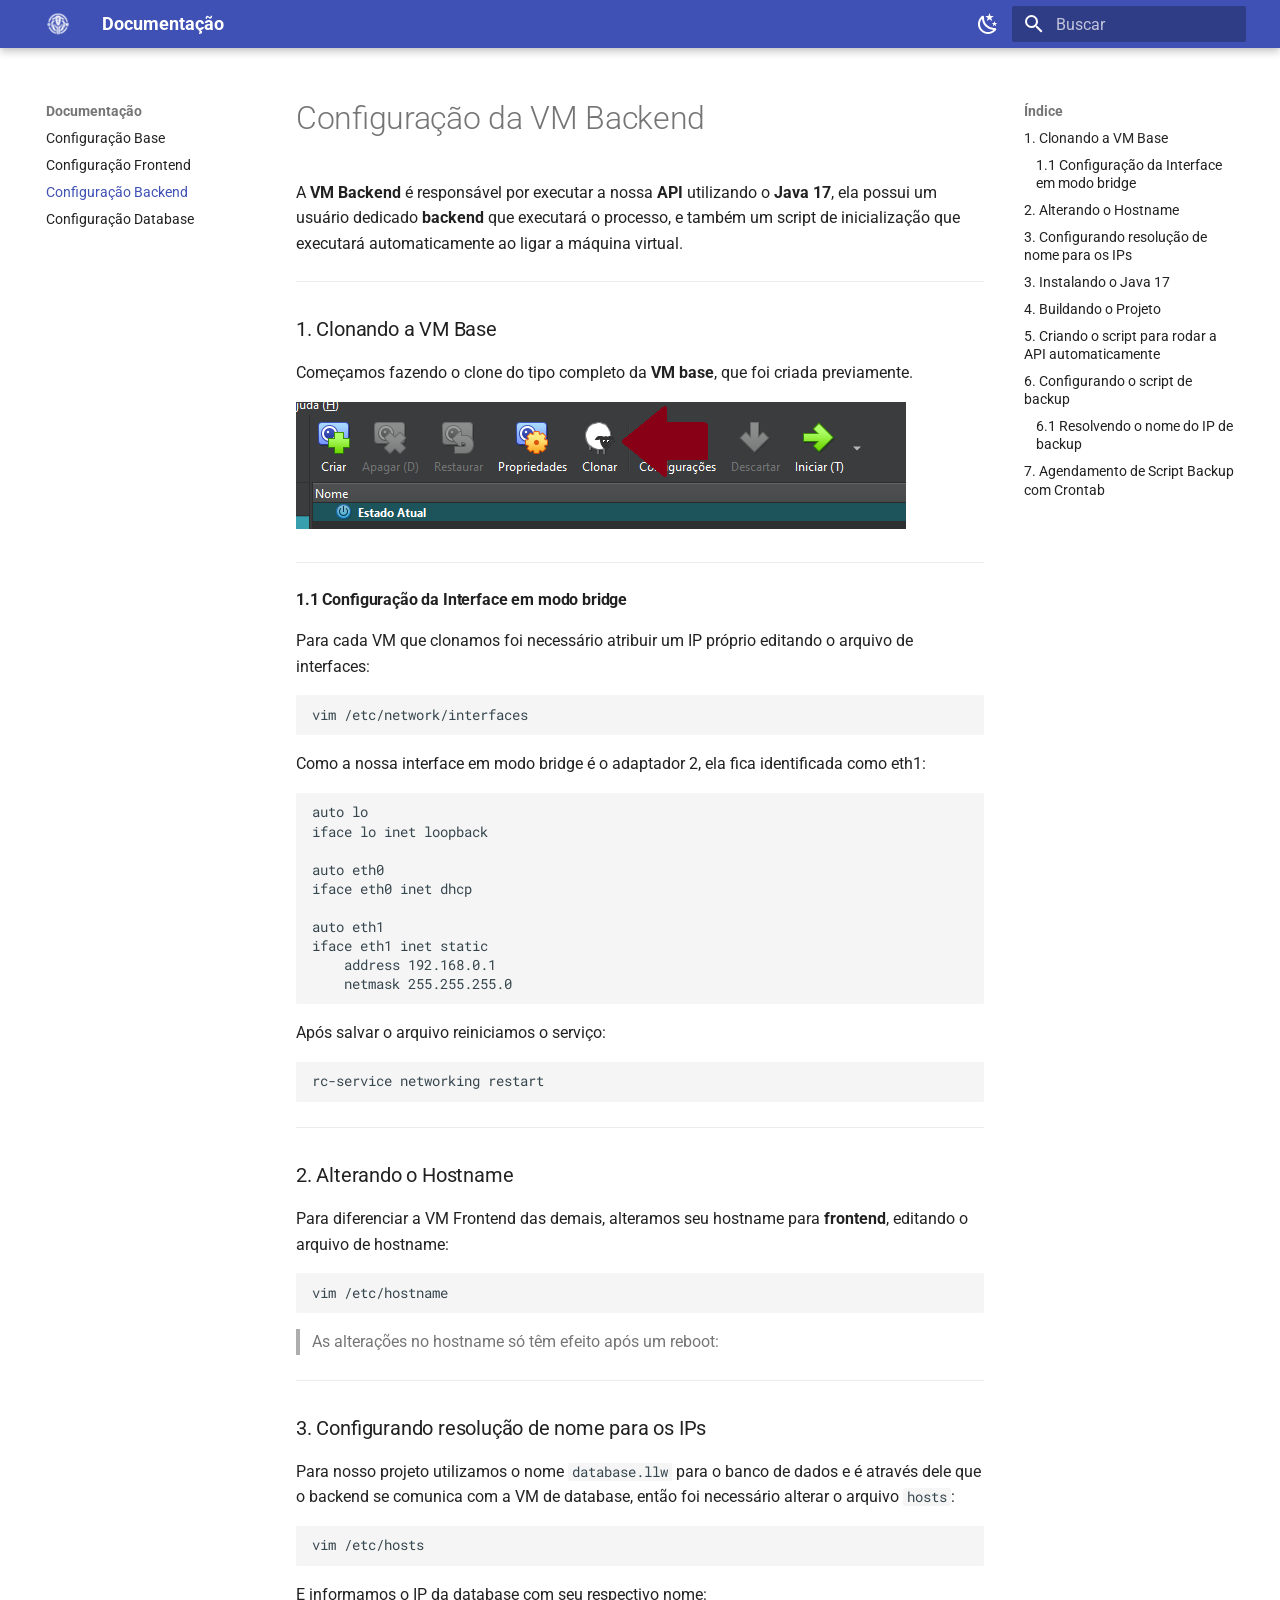
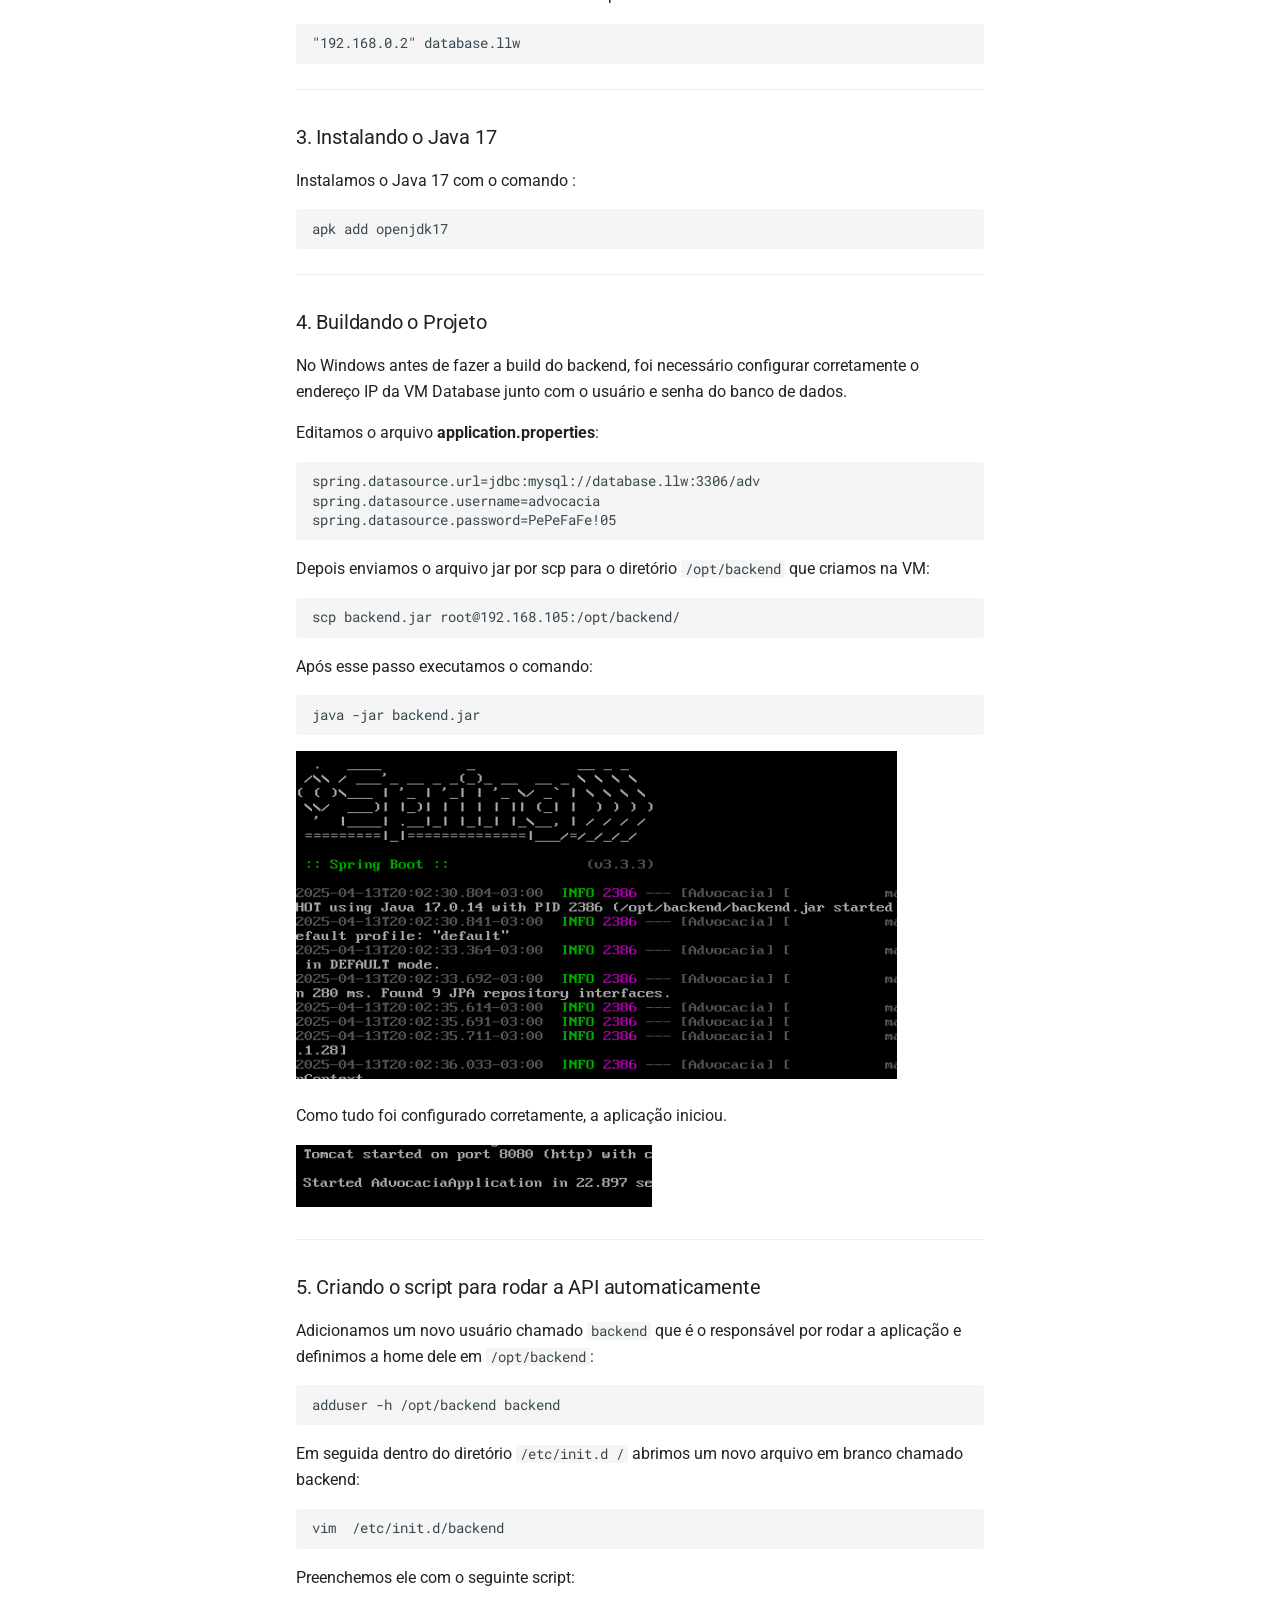
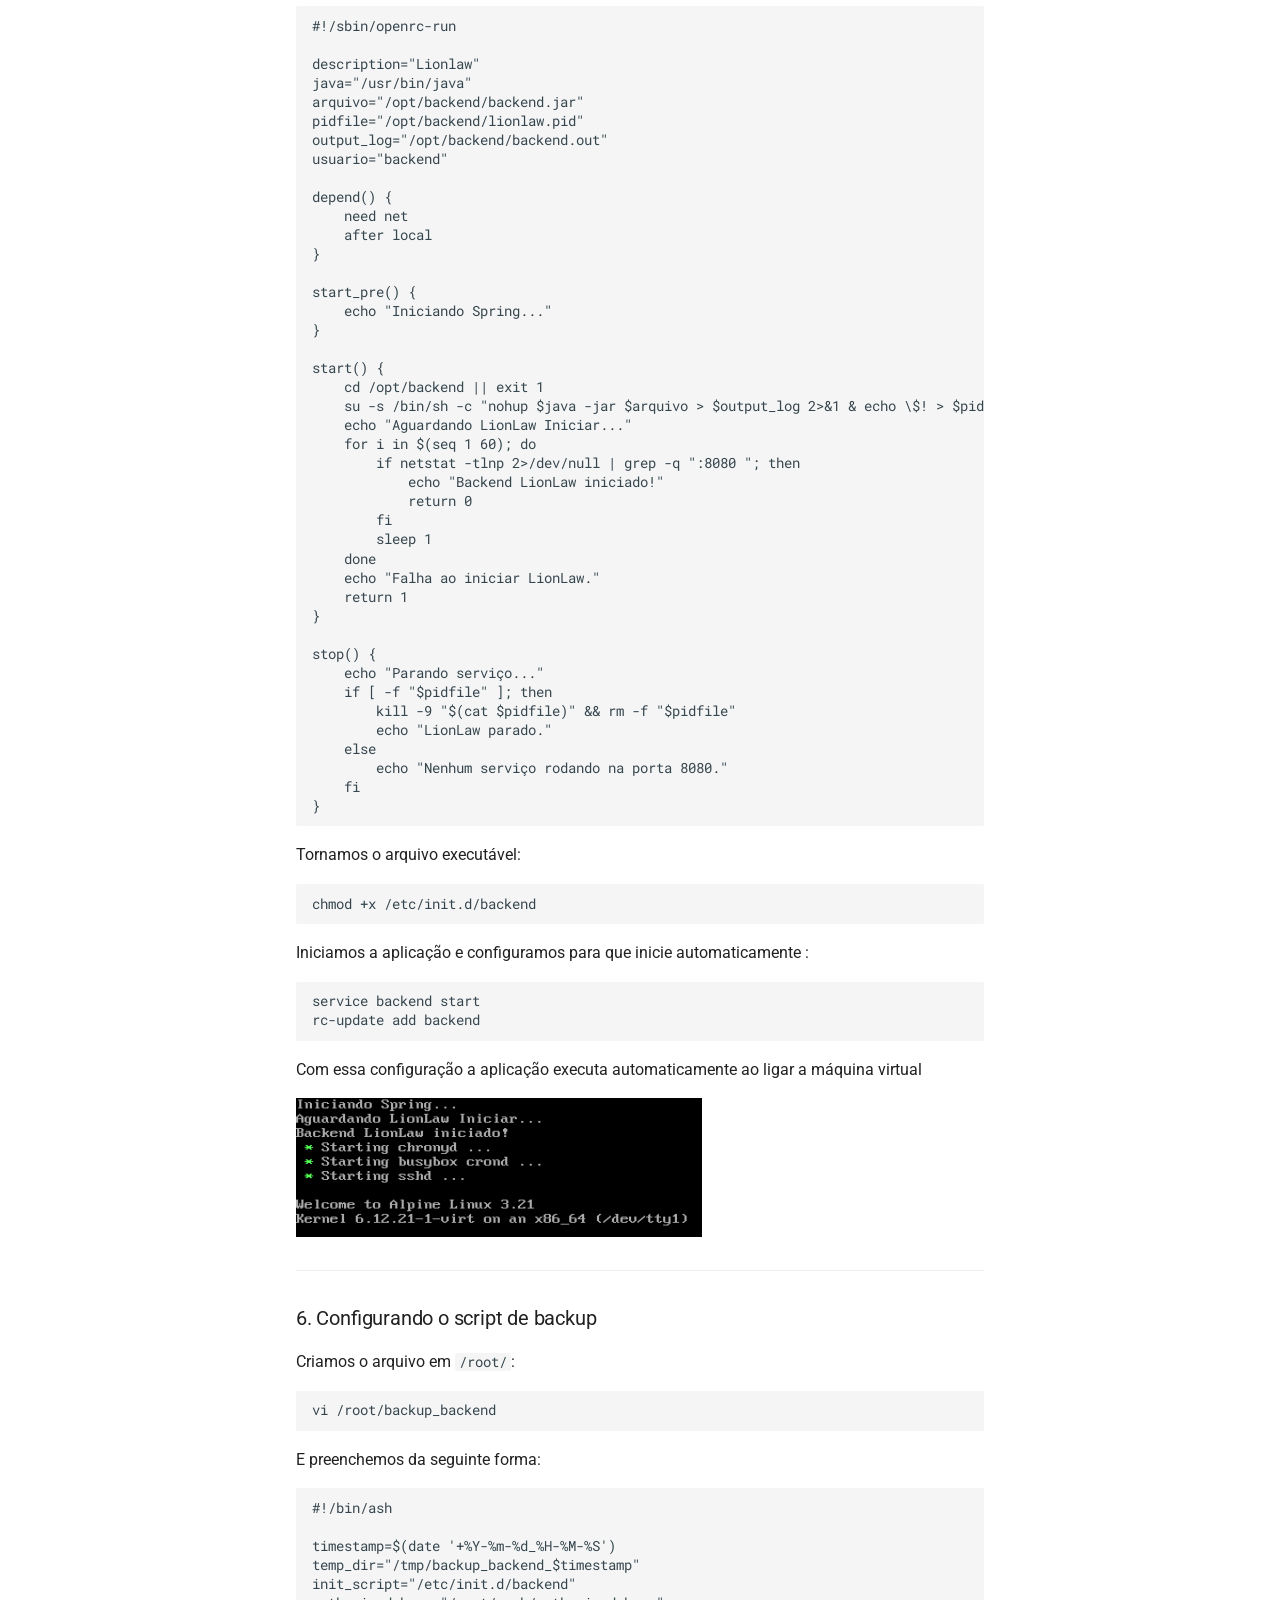
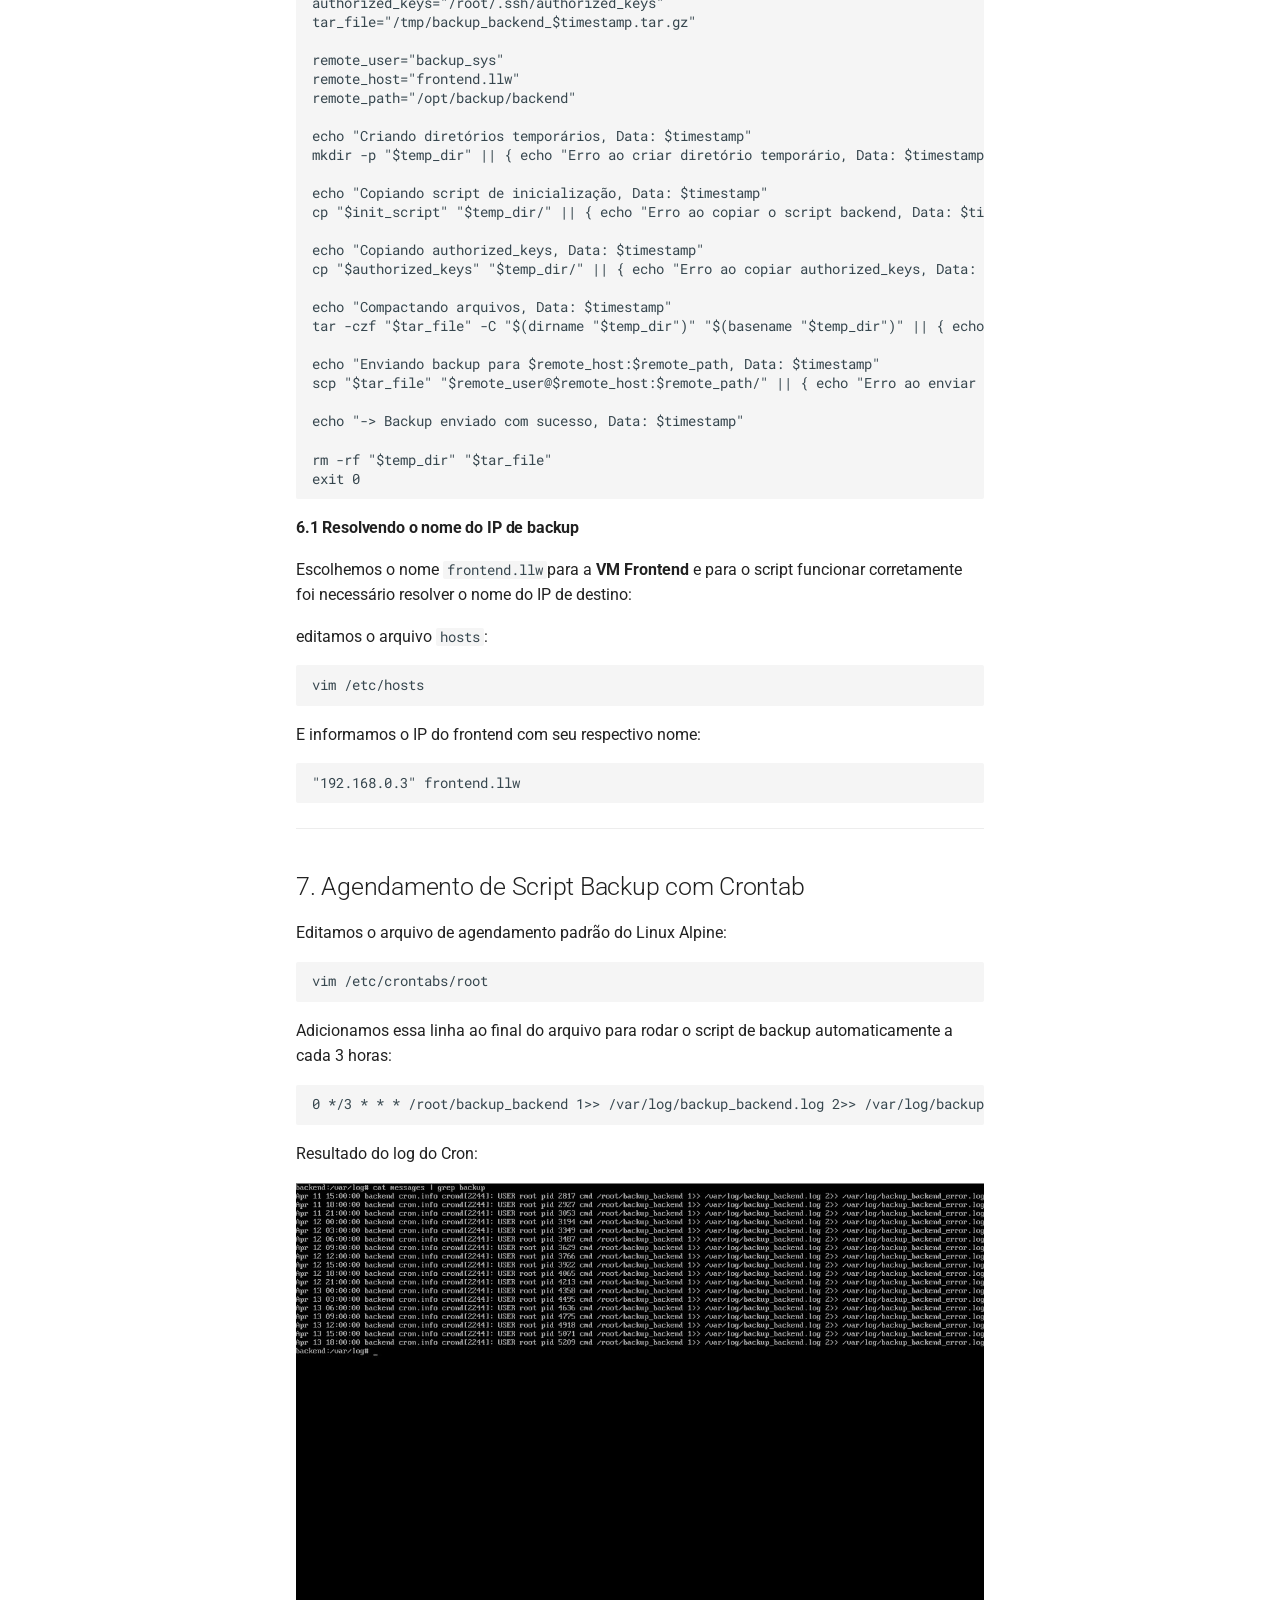
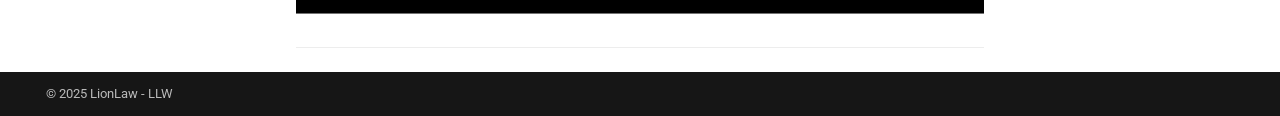
==== commit 2752387d: "logs do cron" ====
--- a/backend/index.html
+++ b/backend/index.html
@@ -804,6 +804,8 @@
 <div class="codehilite"><pre><span></span><code><span class="m">0</span><span class="w"> </span>*/3<span class="w"> </span>*<span class="w"> </span>*<span class="w"> </span>*<span class="w"> </span>/root/backup_backend<span class="w"> </span><span class="m">1</span>&gt;&gt;<span class="w"> </span>/var/log/backup_backend.log<span class="w"> </span><span class="m">2</span>&gt;&gt;<span class="w"> </span>/var/log/backup_backend_error.log
 </code></pre></div>
 
+<p>Resultado do log do Cron: </p>
+<p><img alt="backupbackend" src="../images/backupbackend.png" /></p>
 <hr />
 
 
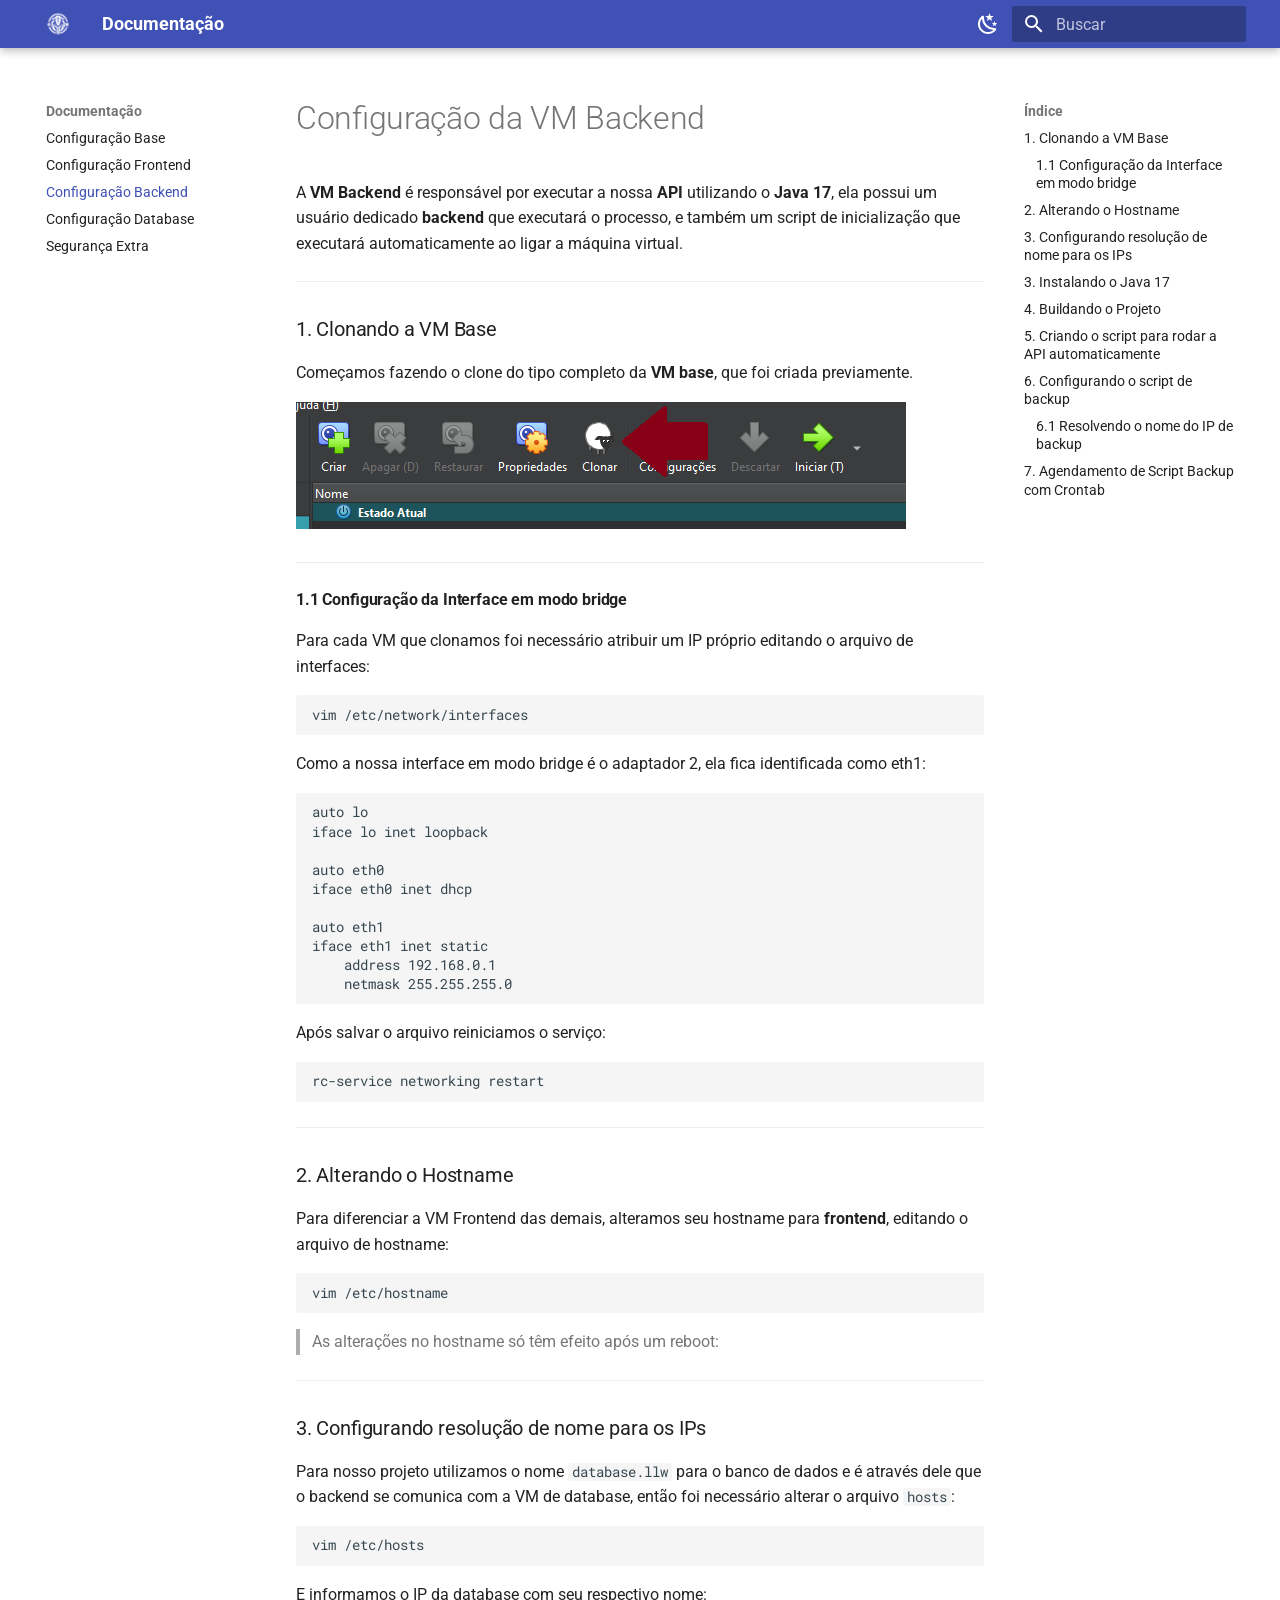
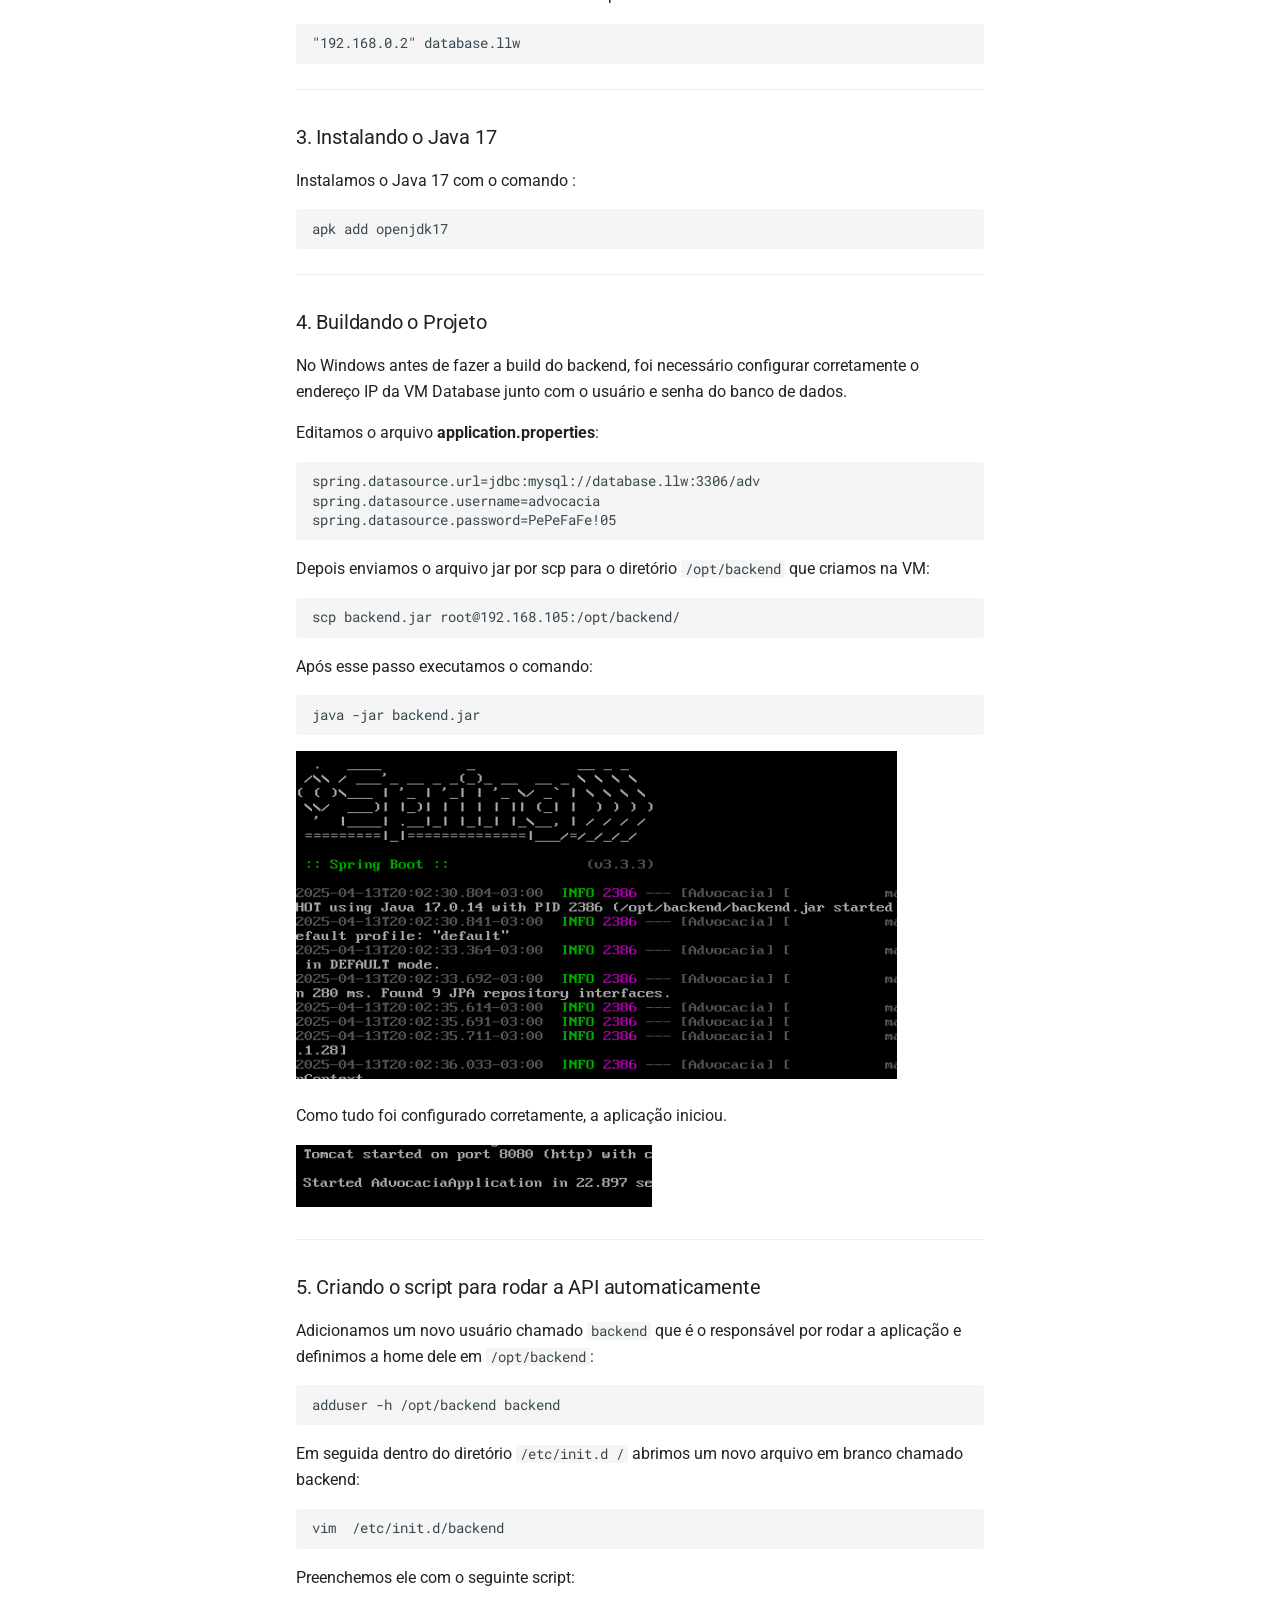
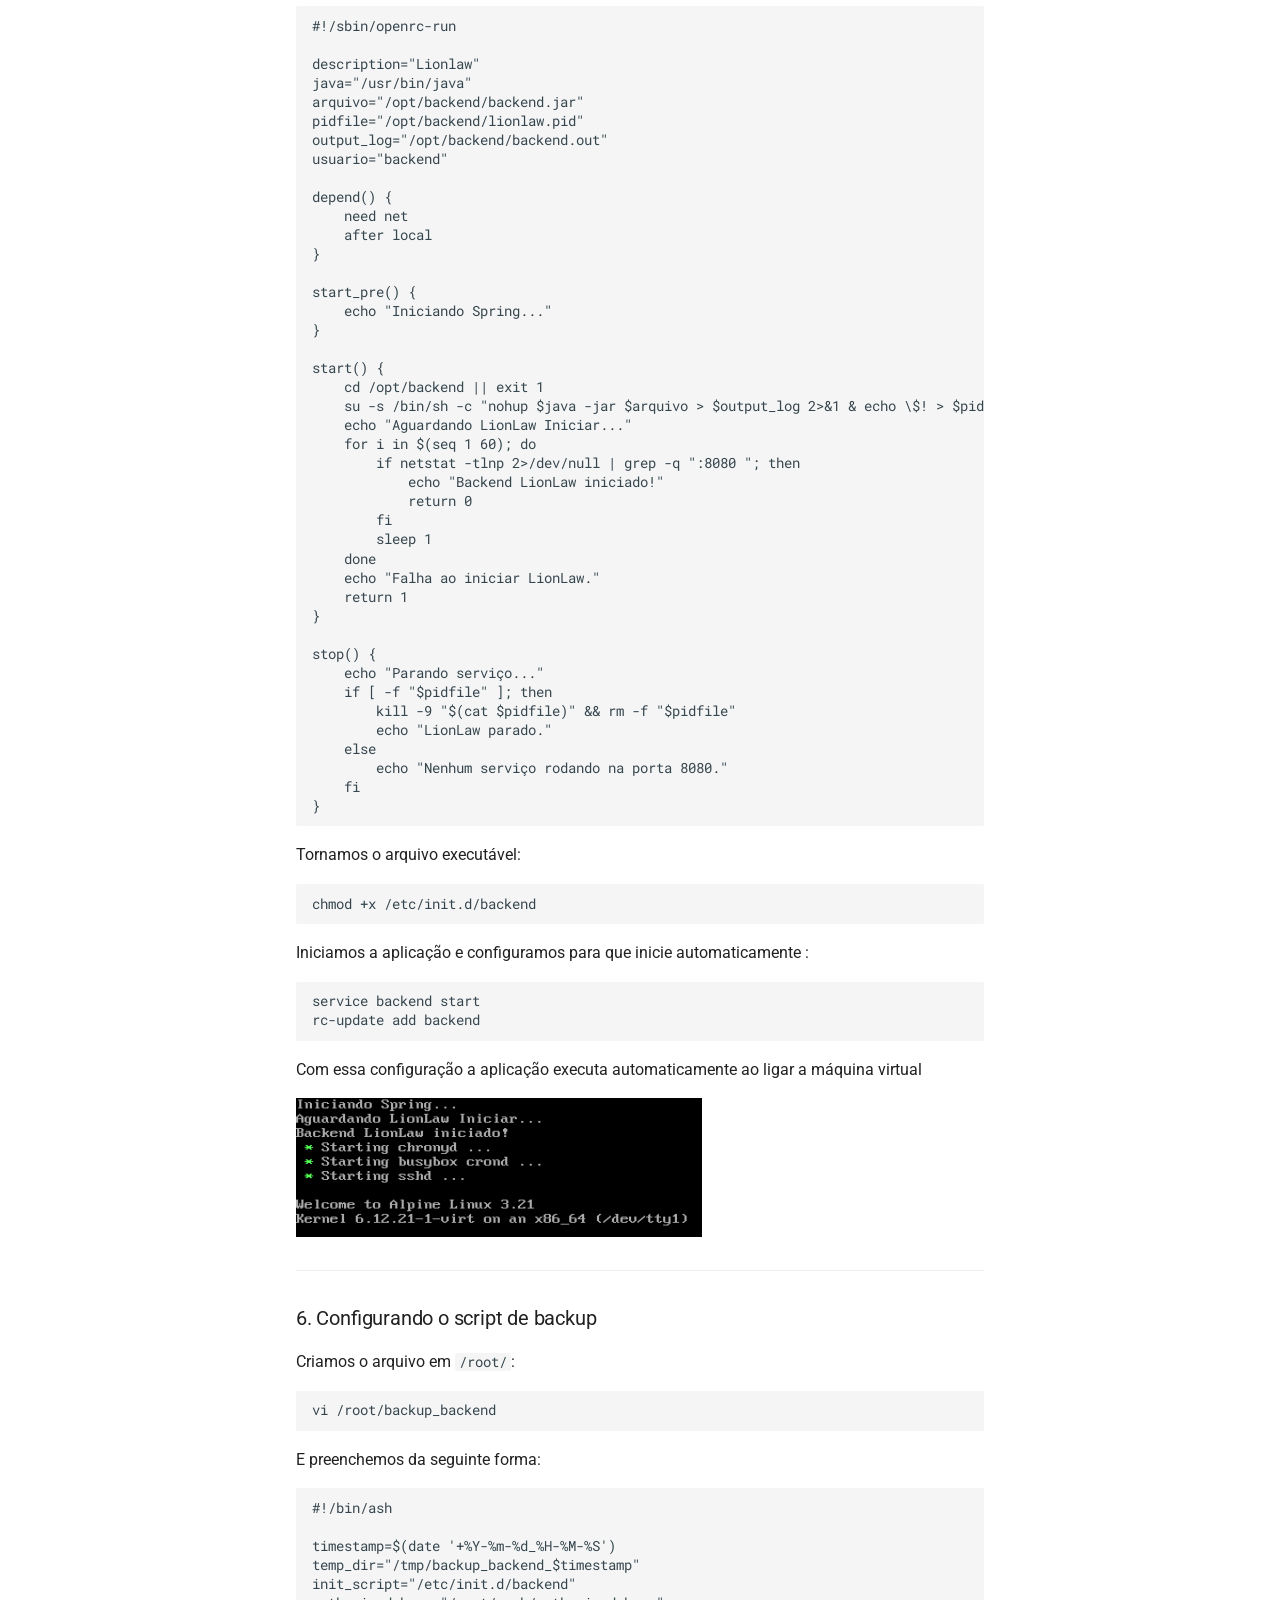
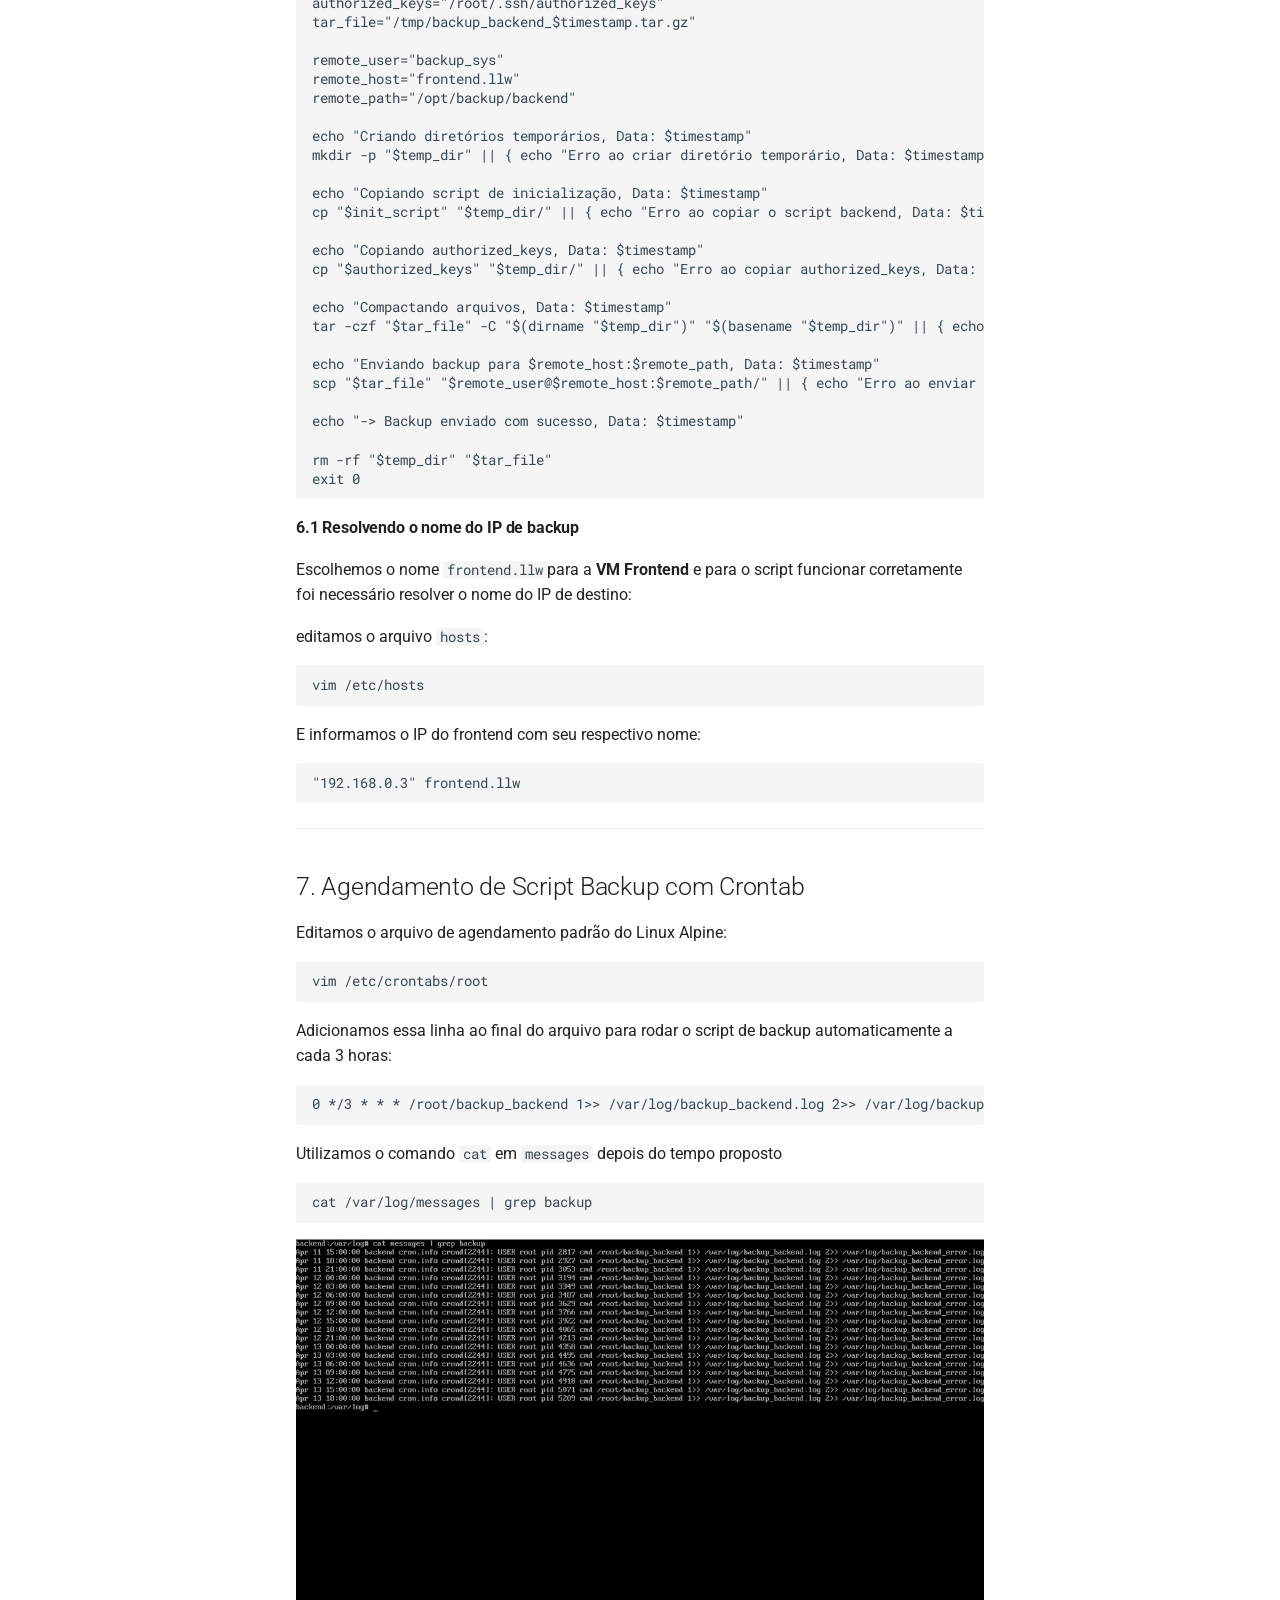
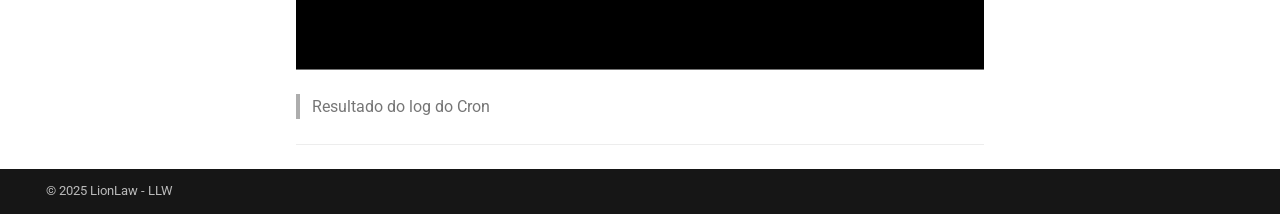
==== commit 3cdc7628: "extra" ====
--- a/backend/index.html
+++ b/backend/index.html
@@ -460,6 +460,28 @@
   
 
     
+      
+      
+  
+  
+  
+  
+    <li class="md-nav__item">
+      <a href="../extra/" class="md-nav__link">
+        
+  
+  
+  <span class="md-ellipsis">
+    Segurança Extra
+    
+  </span>
+  
+
+      </a>
+    </li>
+  
+
+    
   </ul>
 </nav>
                   </div>
@@ -804,8 +826,14 @@
 <div class="codehilite"><pre><span></span><code><span class="m">0</span><span class="w"> </span>*/3<span class="w"> </span>*<span class="w"> </span>*<span class="w"> </span>*<span class="w"> </span>/root/backup_backend<span class="w"> </span><span class="m">1</span>&gt;&gt;<span class="w"> </span>/var/log/backup_backend.log<span class="w"> </span><span class="m">2</span>&gt;&gt;<span class="w"> </span>/var/log/backup_backend_error.log
 </code></pre></div>
 
-<p>Resultado do log do Cron: </p>
+<p>Utilizamos o comando <code>cat</code> em <code>messages</code> depois do tempo proposto </p>
+<div class="codehilite"><pre><span></span><code>cat<span class="w"> </span>/var/log/messages<span class="w"> </span><span class="p">|</span><span class="w"> </span>grep<span class="w"> </span>backup<span class="w"> </span>
+</code></pre></div>
+
 <p><img alt="backupbackend" src="../images/backupbackend.png" /></p>
+<blockquote>
+<p>Resultado do log do Cron</p>
+</blockquote>
 <hr />
 
 
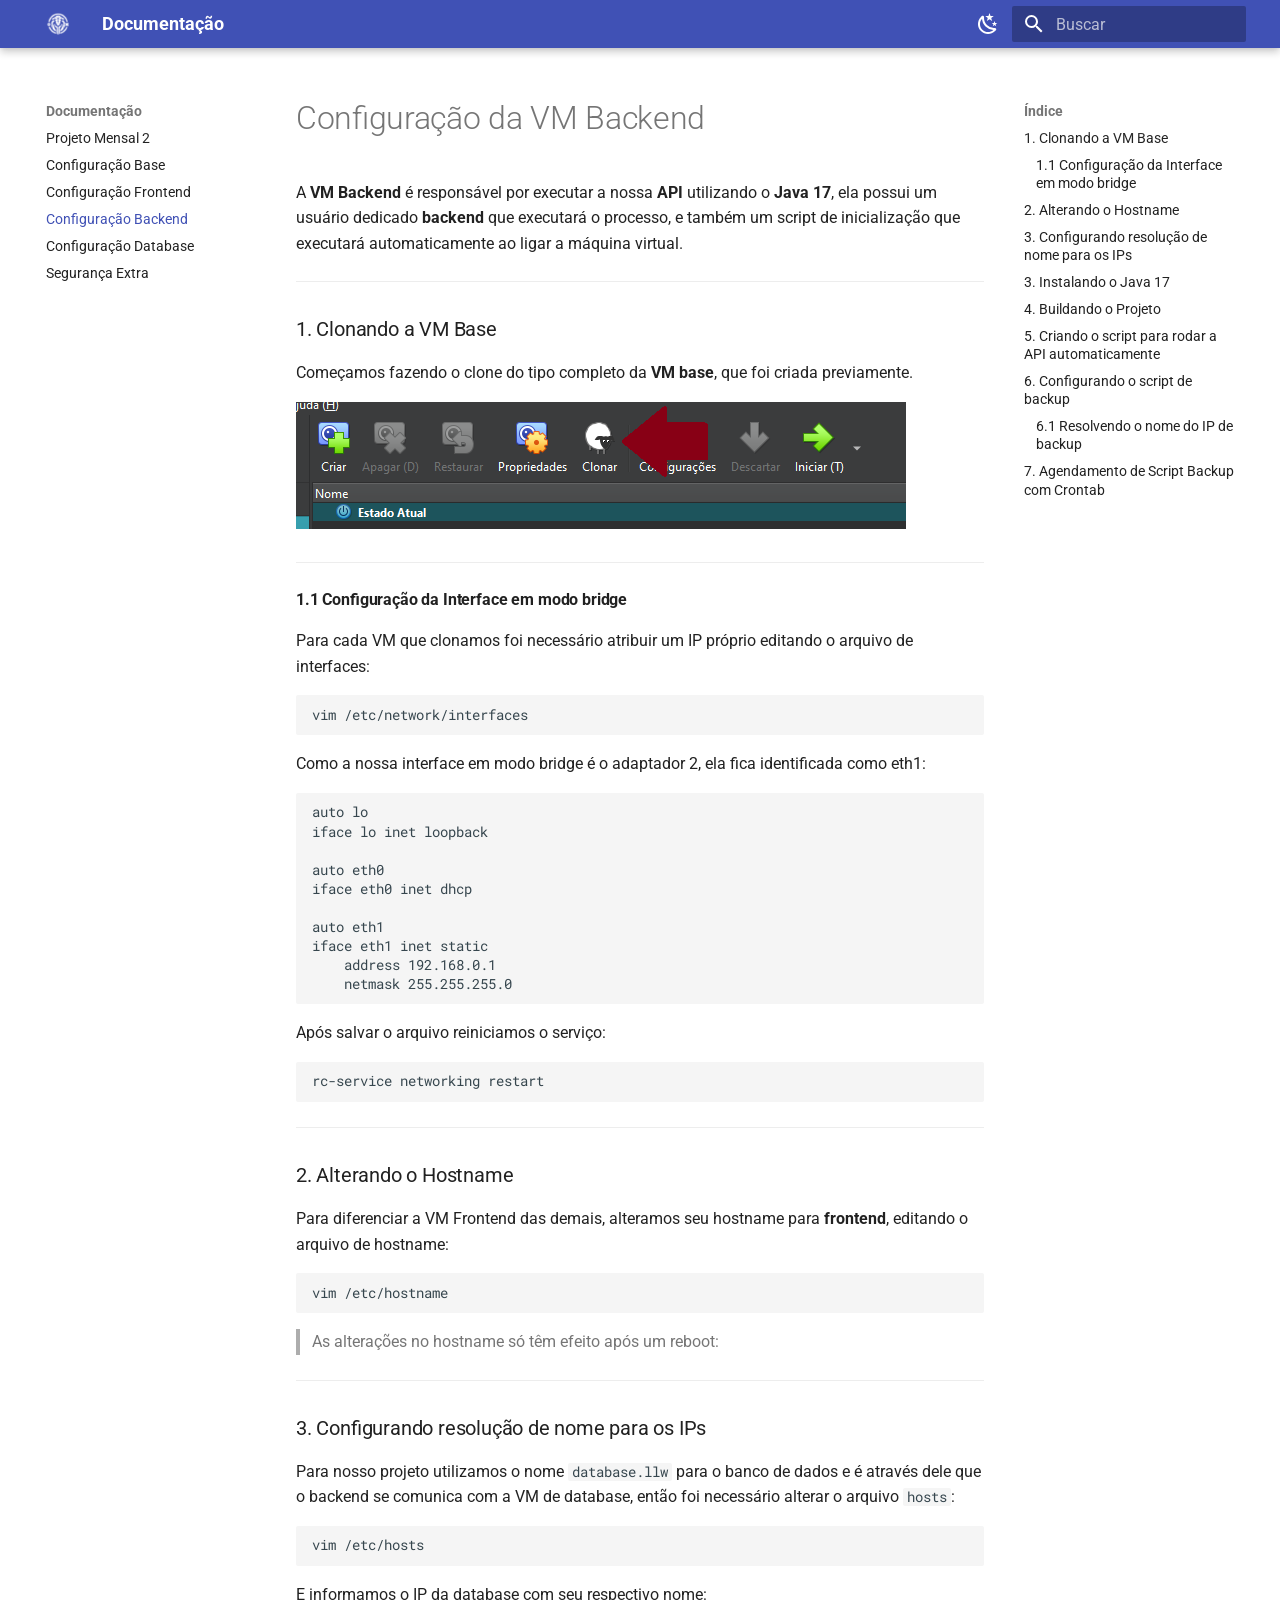
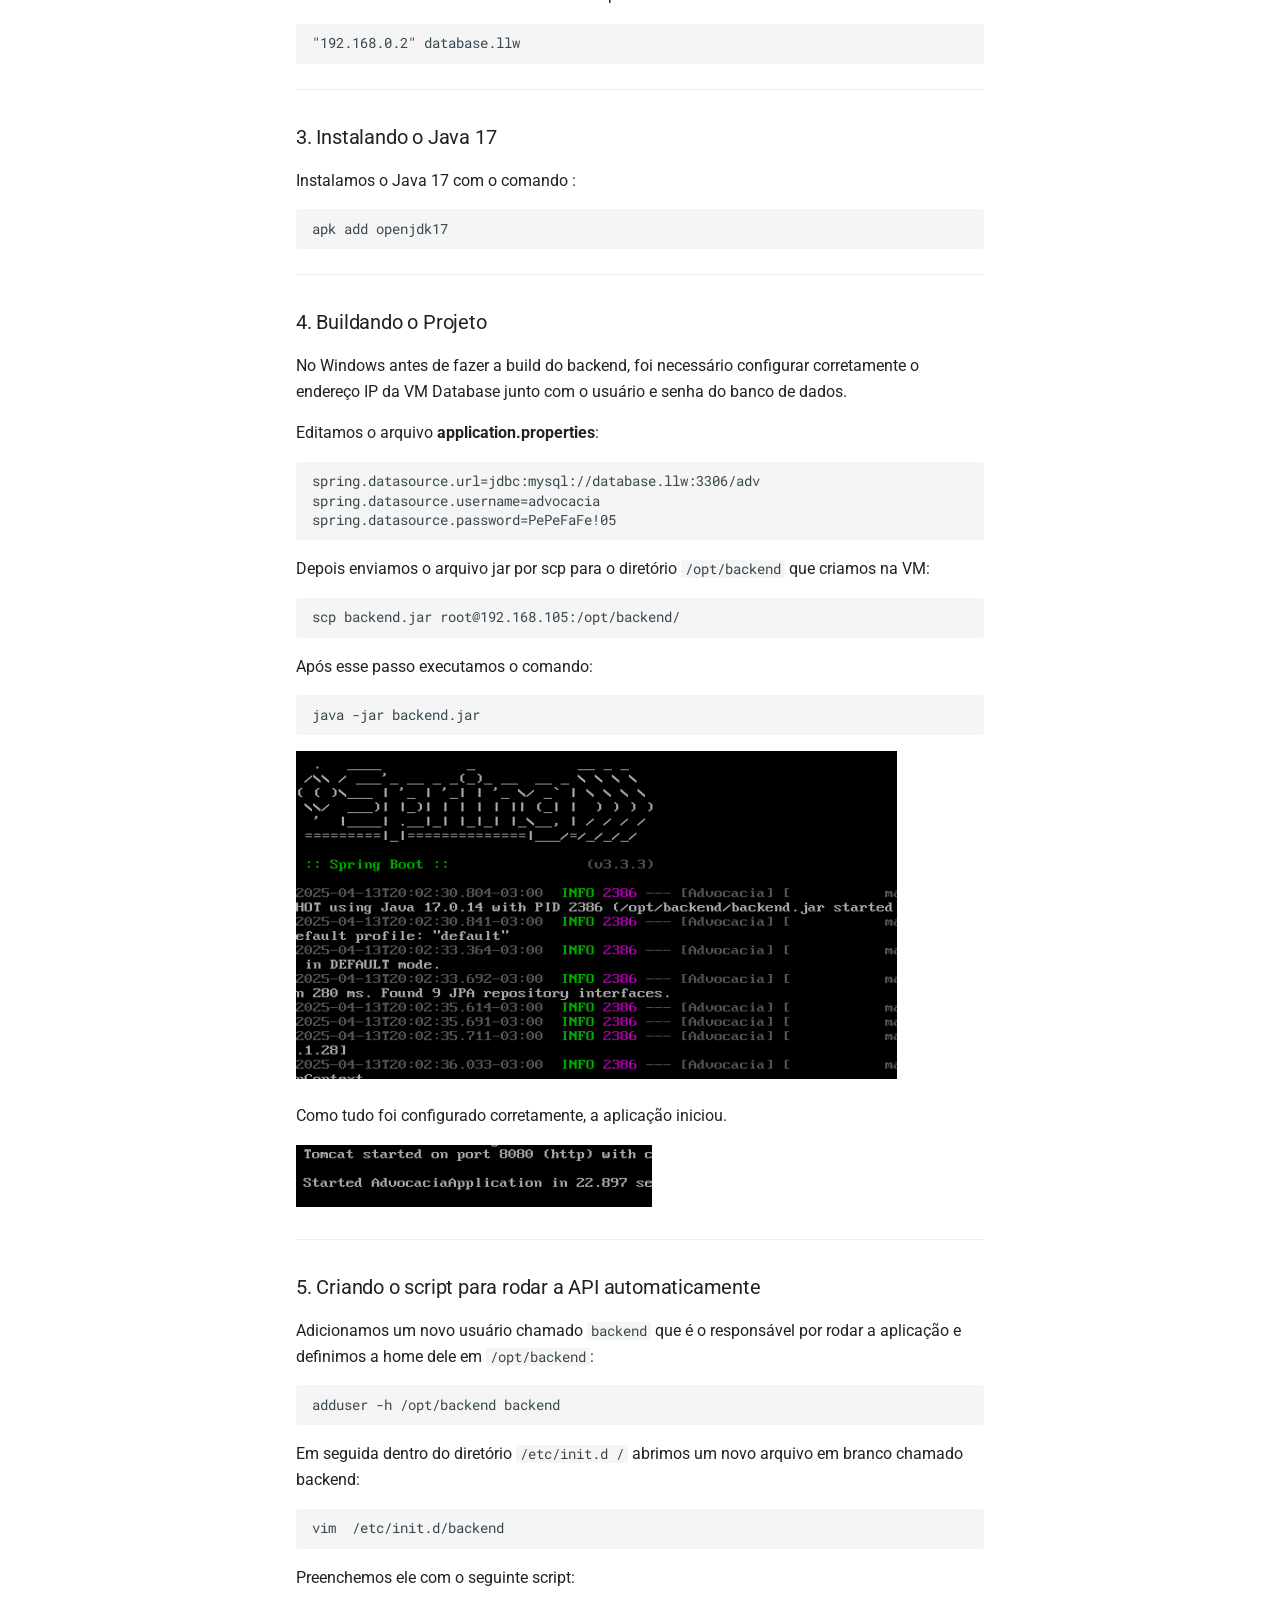
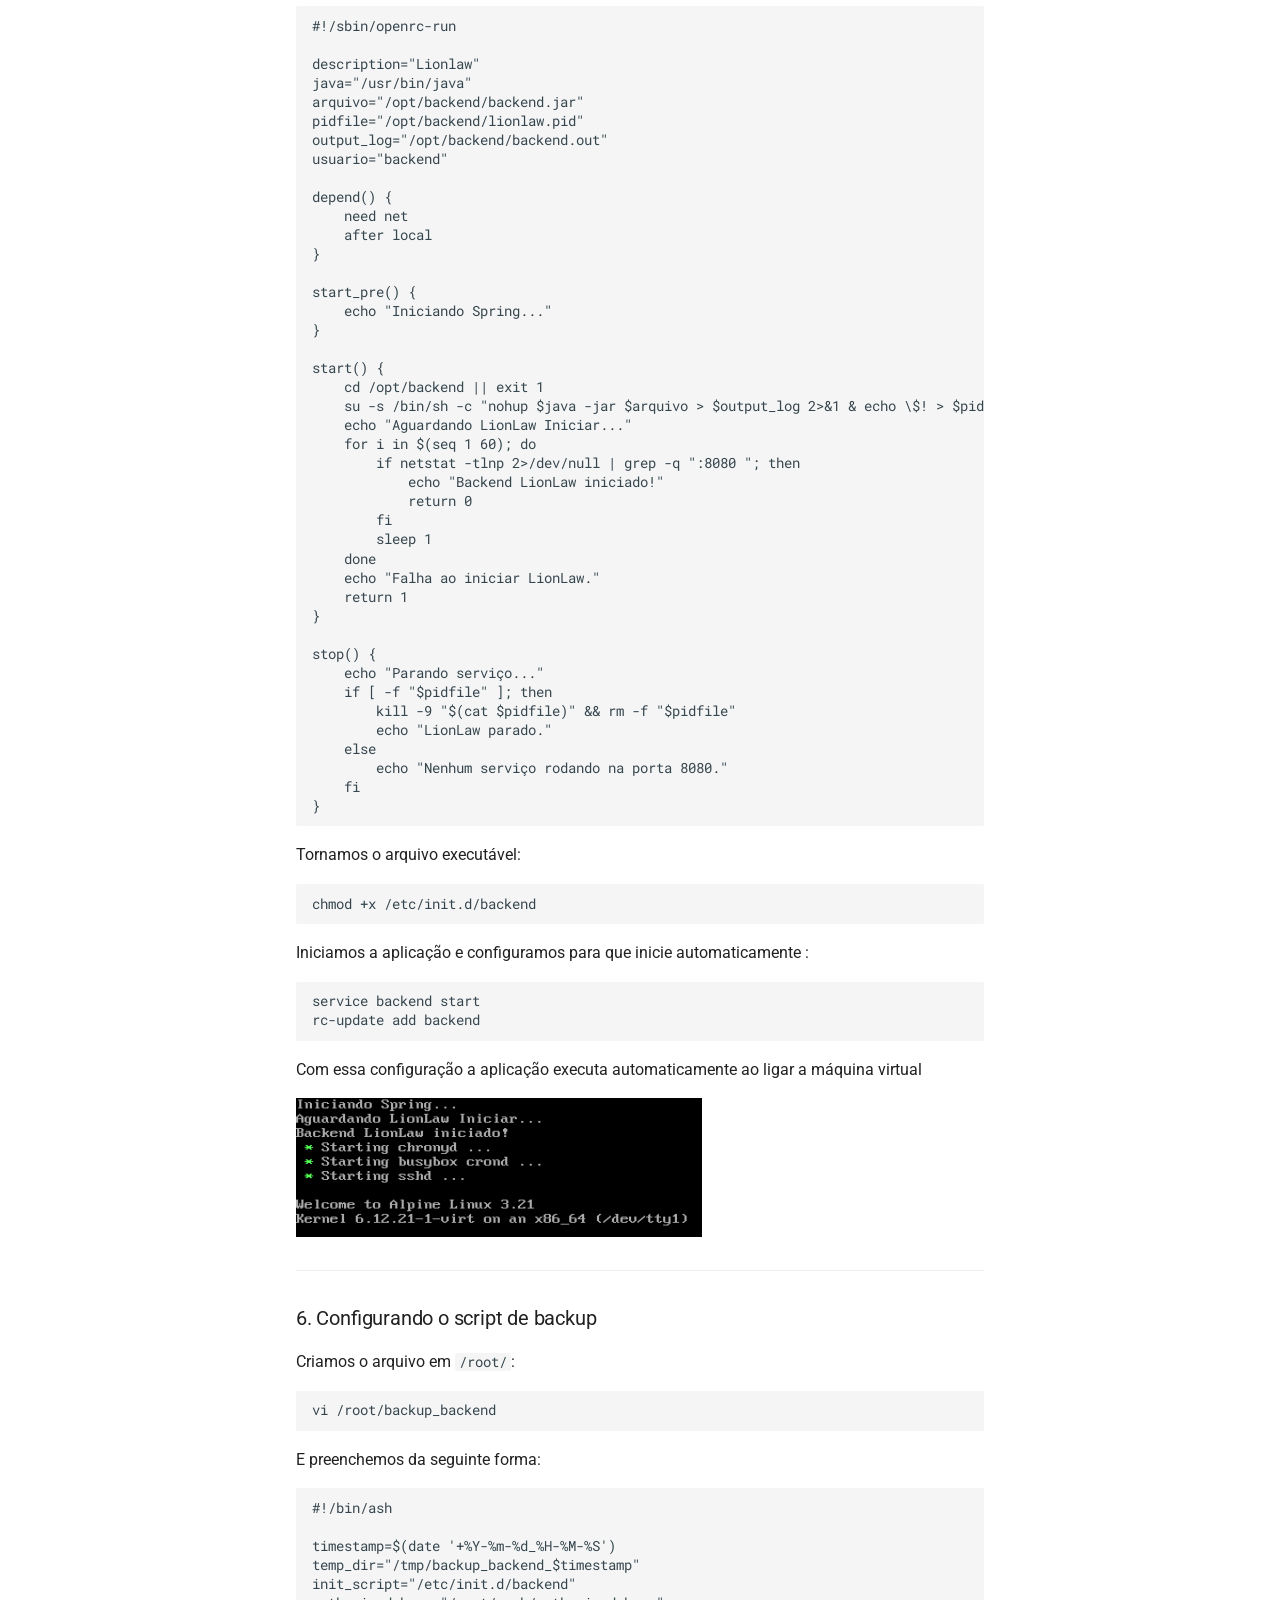
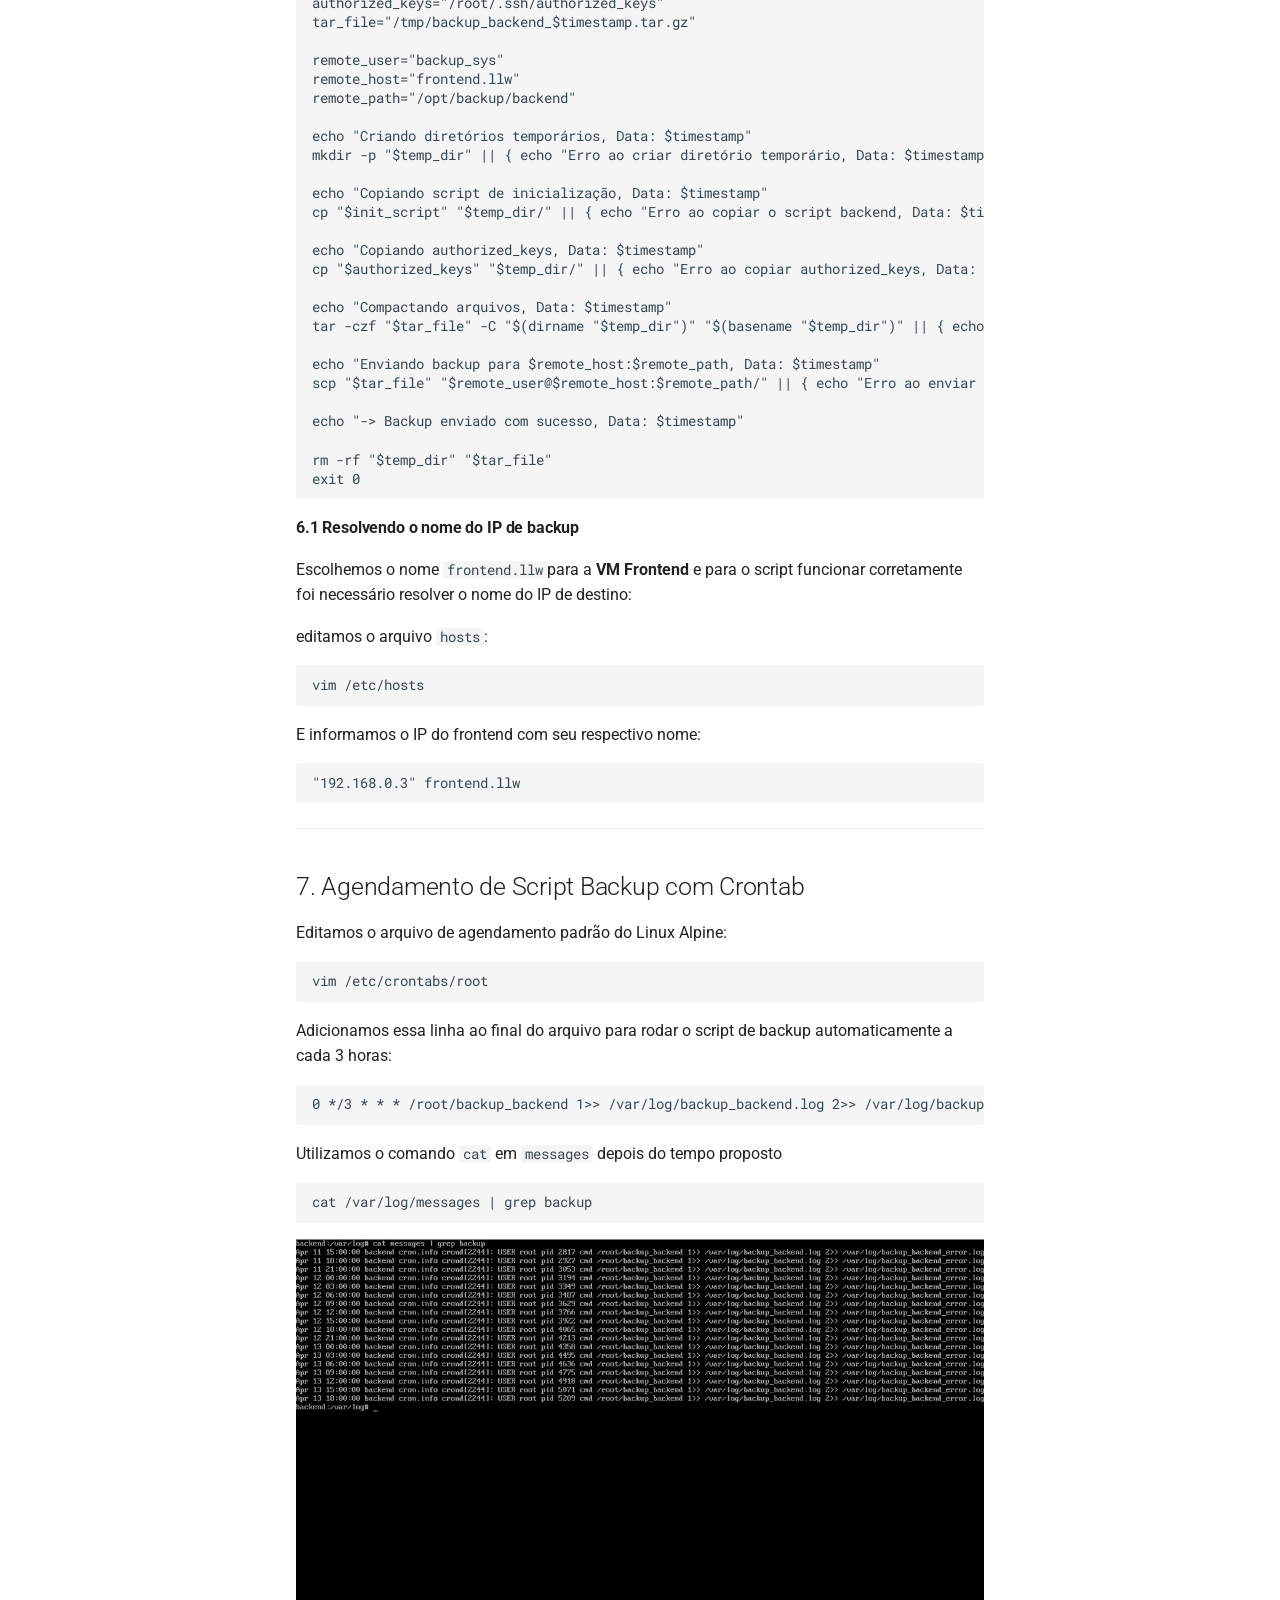
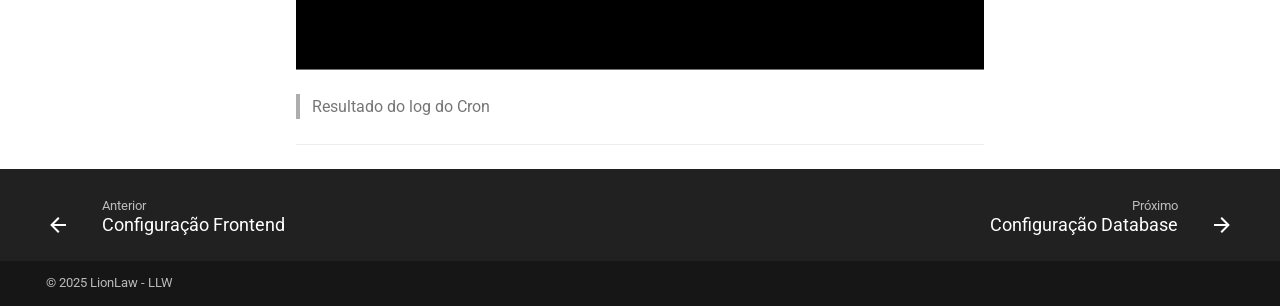
==== commit 39efb11c: "equipe" ====
--- a/backend/index.html
+++ b/backend/index.html
@@ -235,6 +235,28 @@
   
   
     <li class="md-nav__item">
+      <a href="../mensal/" class="md-nav__link">
+        
+  
+  
+  <span class="md-ellipsis">
+    Projeto Mensal 2
+    
+  </span>
+  
+
+      </a>
+    </li>
+  
+
+    
+      
+      
+  
+  
+  
+  
+    <li class="md-nav__item">
       <a href=".." class="md-nav__link">
         
   
@@ -859,6 +881,46 @@
       
         <footer class="md-footer">
   
+    
+      
+      <nav class="md-footer__inner md-grid" aria-label="Rodapé" >
+        
+          
+          <a href="../frontend/" class="md-footer__link md-footer__link--prev" aria-label="Anterior: Configuração Frontend">
+            <div class="md-footer__button md-icon">
+              
+              <svg xmlns="http://www.w3.org/2000/svg" viewBox="0 0 24 24"><path d="M20 11v2H8l5.5 5.5-1.42 1.42L4.16 12l7.92-7.92L13.5 5.5 8 11z"/></svg>
+            </div>
+            <div class="md-footer__title">
+              <span class="md-footer__direction">
+                Anterior
+              </span>
+              <div class="md-ellipsis">
+                Configuração Frontend
+              </div>
+            </div>
+          </a>
+        
+        
+          
+          <a href="../database/" class="md-footer__link md-footer__link--next" aria-label="Próximo: Configuração Database">
+            <div class="md-footer__title">
+              <span class="md-footer__direction">
+                Próximo
+              </span>
+              <div class="md-ellipsis">
+                Configuração Database
+              </div>
+            </div>
+            <div class="md-footer__button md-icon">
+              
+              <svg xmlns="http://www.w3.org/2000/svg" viewBox="0 0 24 24"><path d="M4 11v2h12l-5.5 5.5 1.42 1.42L19.84 12l-7.92-7.92L10.5 5.5 16 11z"/></svg>
+            </div>
+          </a>
+        
+      </nav>
+    
+  
   <div class="md-footer-meta md-typeset">
     <div class="md-footer-meta__inner md-grid">
       <div class="md-copyright">
@@ -882,7 +944,7 @@
     
     
       
-      <script id="__config" type="application/json">{"base": "..", "features": ["search.suggest", "search.highlight", "search.share"], "search": "../assets/javascripts/workers/search.f8cc74c7.min.js", "tags": null, "translations": {"clipboard.copied": "Copiado para \u00e1rea de transfer\u00eancia", "clipboard.copy": "Copiar para \u00e1rea de transfer\u00eancia", "search.result.more.one": "mais 1 nesta p\u00e1gina", "search.result.more.other": "# mais nesta p\u00e1gina", "search.result.none": "Nenhum documento encontrado", "search.result.one": "1 documento encontrado", "search.result.other": "# documentos encontrados", "search.result.placeholder": "Digite para iniciar a busca", "search.result.term.missing": "Ausente", "select.version": "Selecione a vers\u00e3o"}, "version": null}</script>
+      <script id="__config" type="application/json">{"base": "..", "features": ["search.suggest", "search.highlight", "search.share", "navigation.footer"], "search": "../assets/javascripts/workers/search.f8cc74c7.min.js", "tags": null, "translations": {"clipboard.copied": "Copiado para \u00e1rea de transfer\u00eancia", "clipboard.copy": "Copiar para \u00e1rea de transfer\u00eancia", "search.result.more.one": "mais 1 nesta p\u00e1gina", "search.result.more.other": "# mais nesta p\u00e1gina", "search.result.none": "Nenhum documento encontrado", "search.result.one": "1 documento encontrado", "search.result.other": "# documentos encontrados", "search.result.placeholder": "Digite para iniciar a busca", "search.result.term.missing": "Ausente", "select.version": "Selecione a vers\u00e3o"}, "version": null}</script>
     
     
       <script src="../assets/javascripts/bundle.c8b220af.min.js"></script>
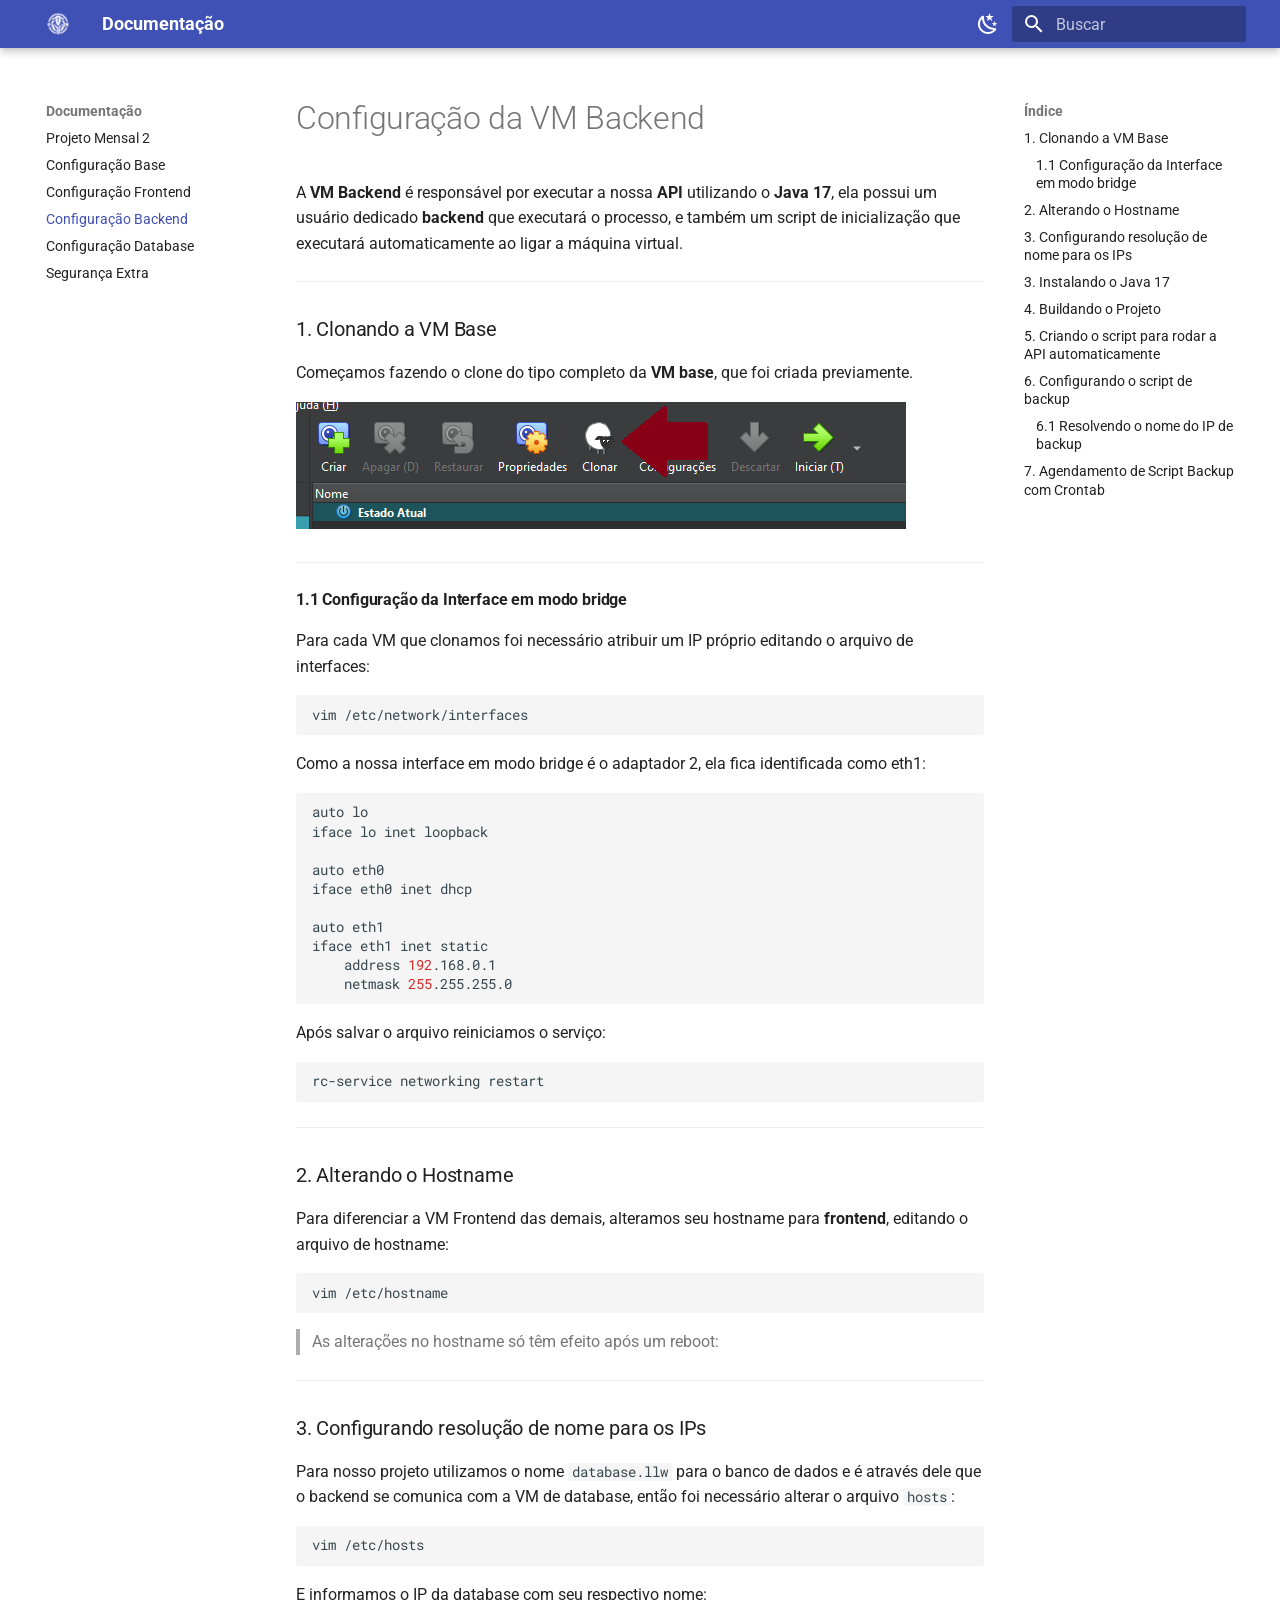
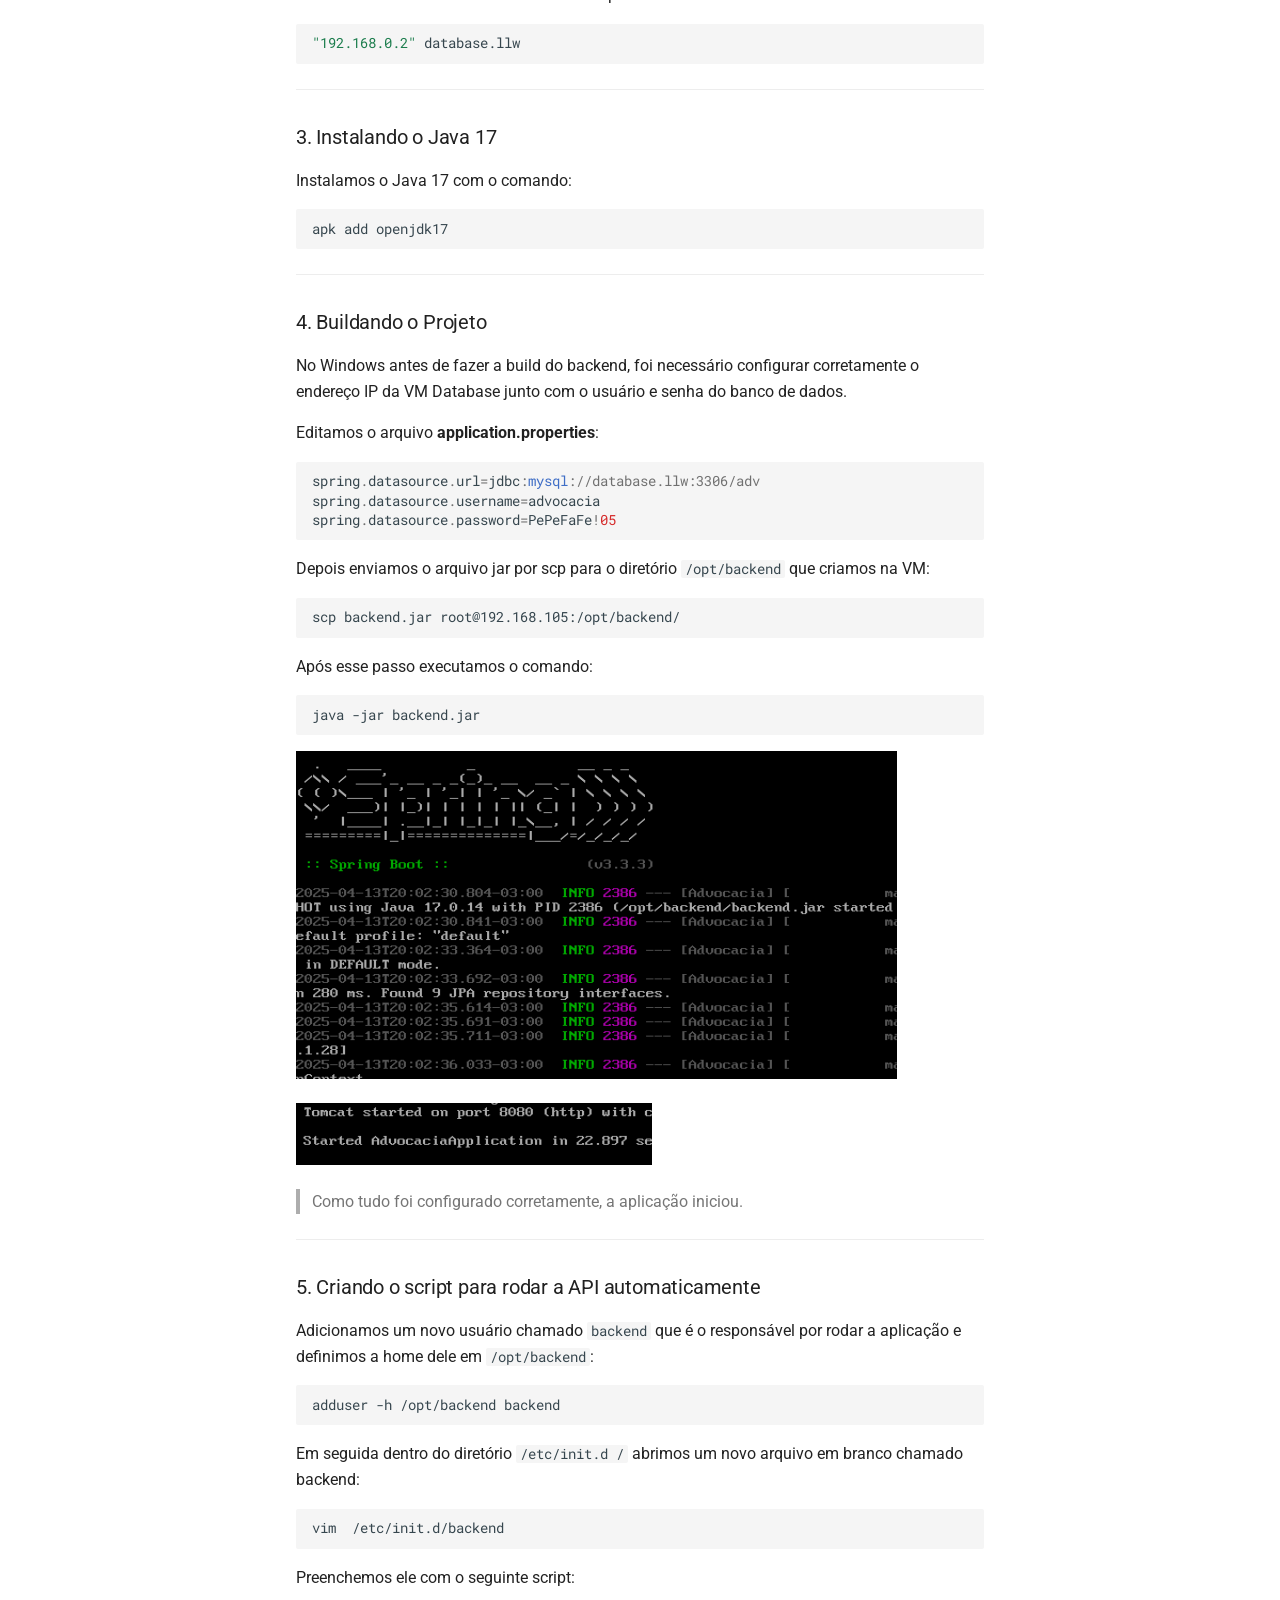
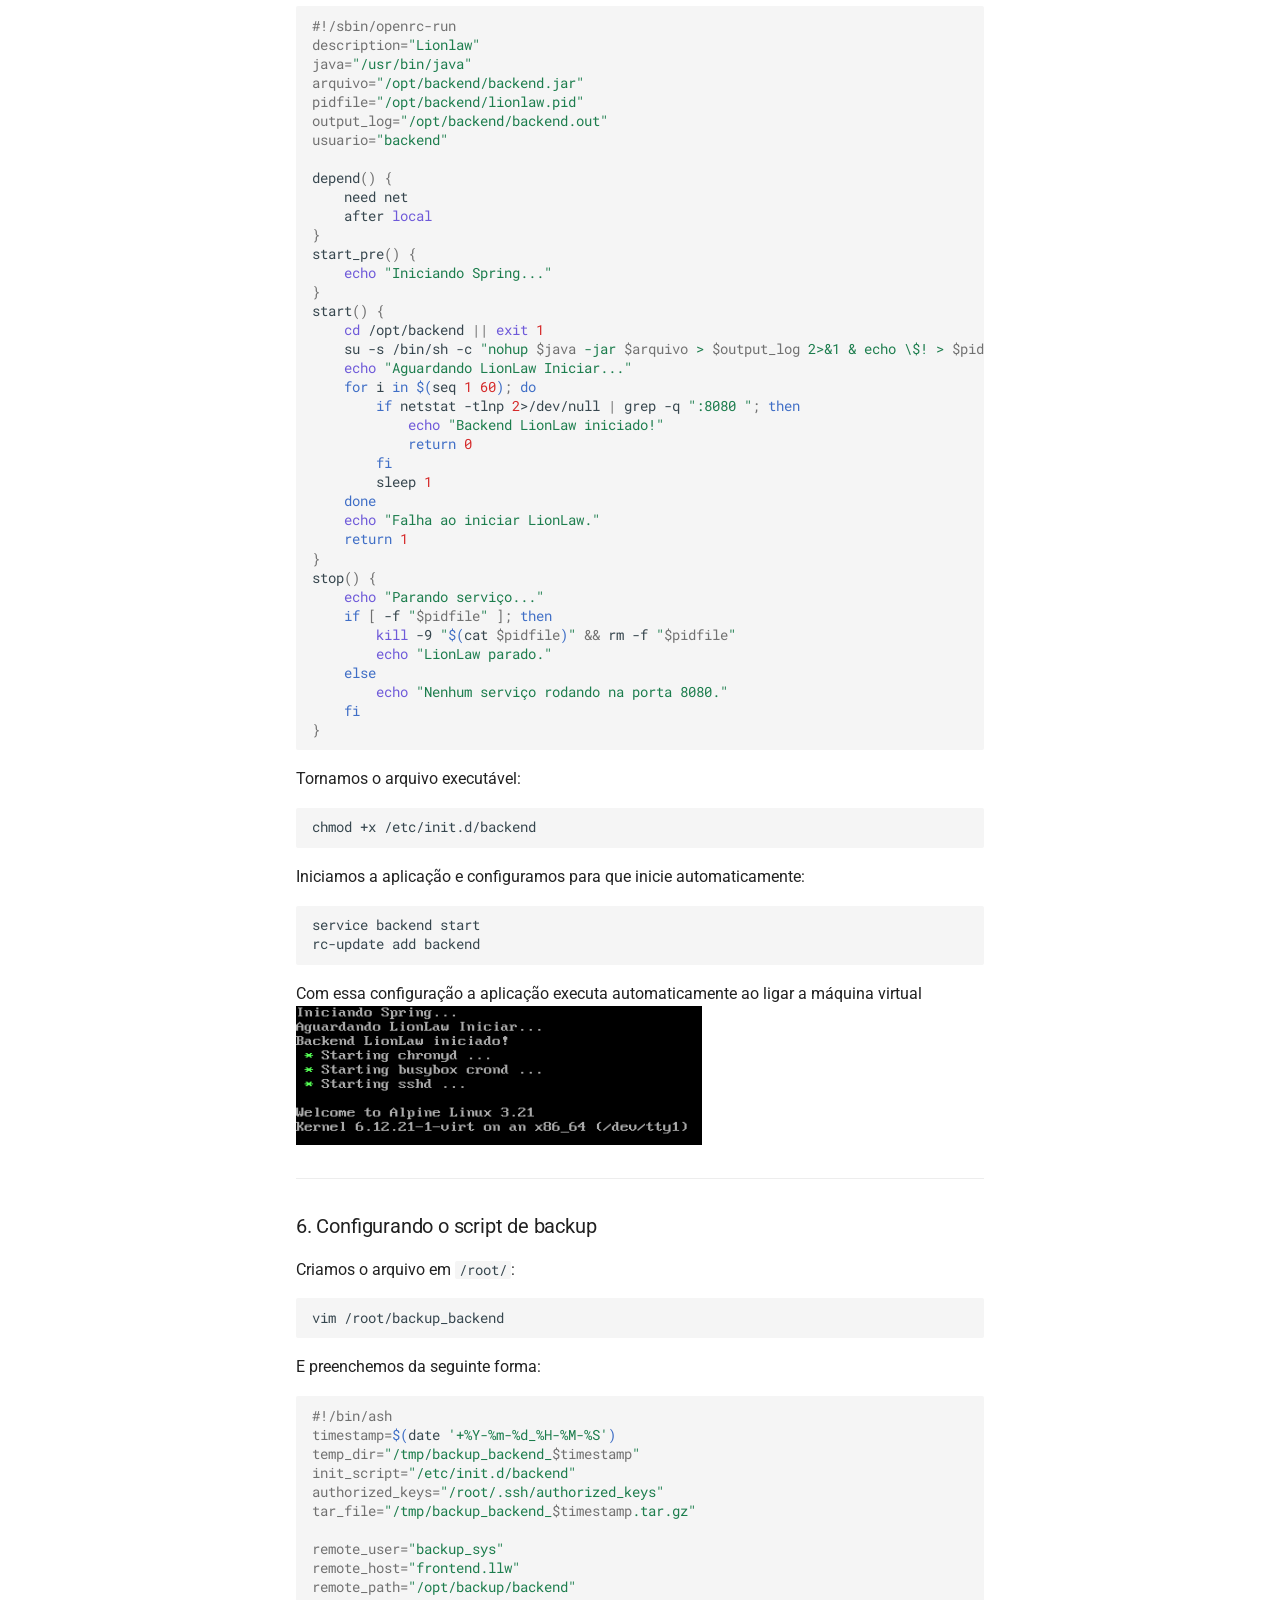
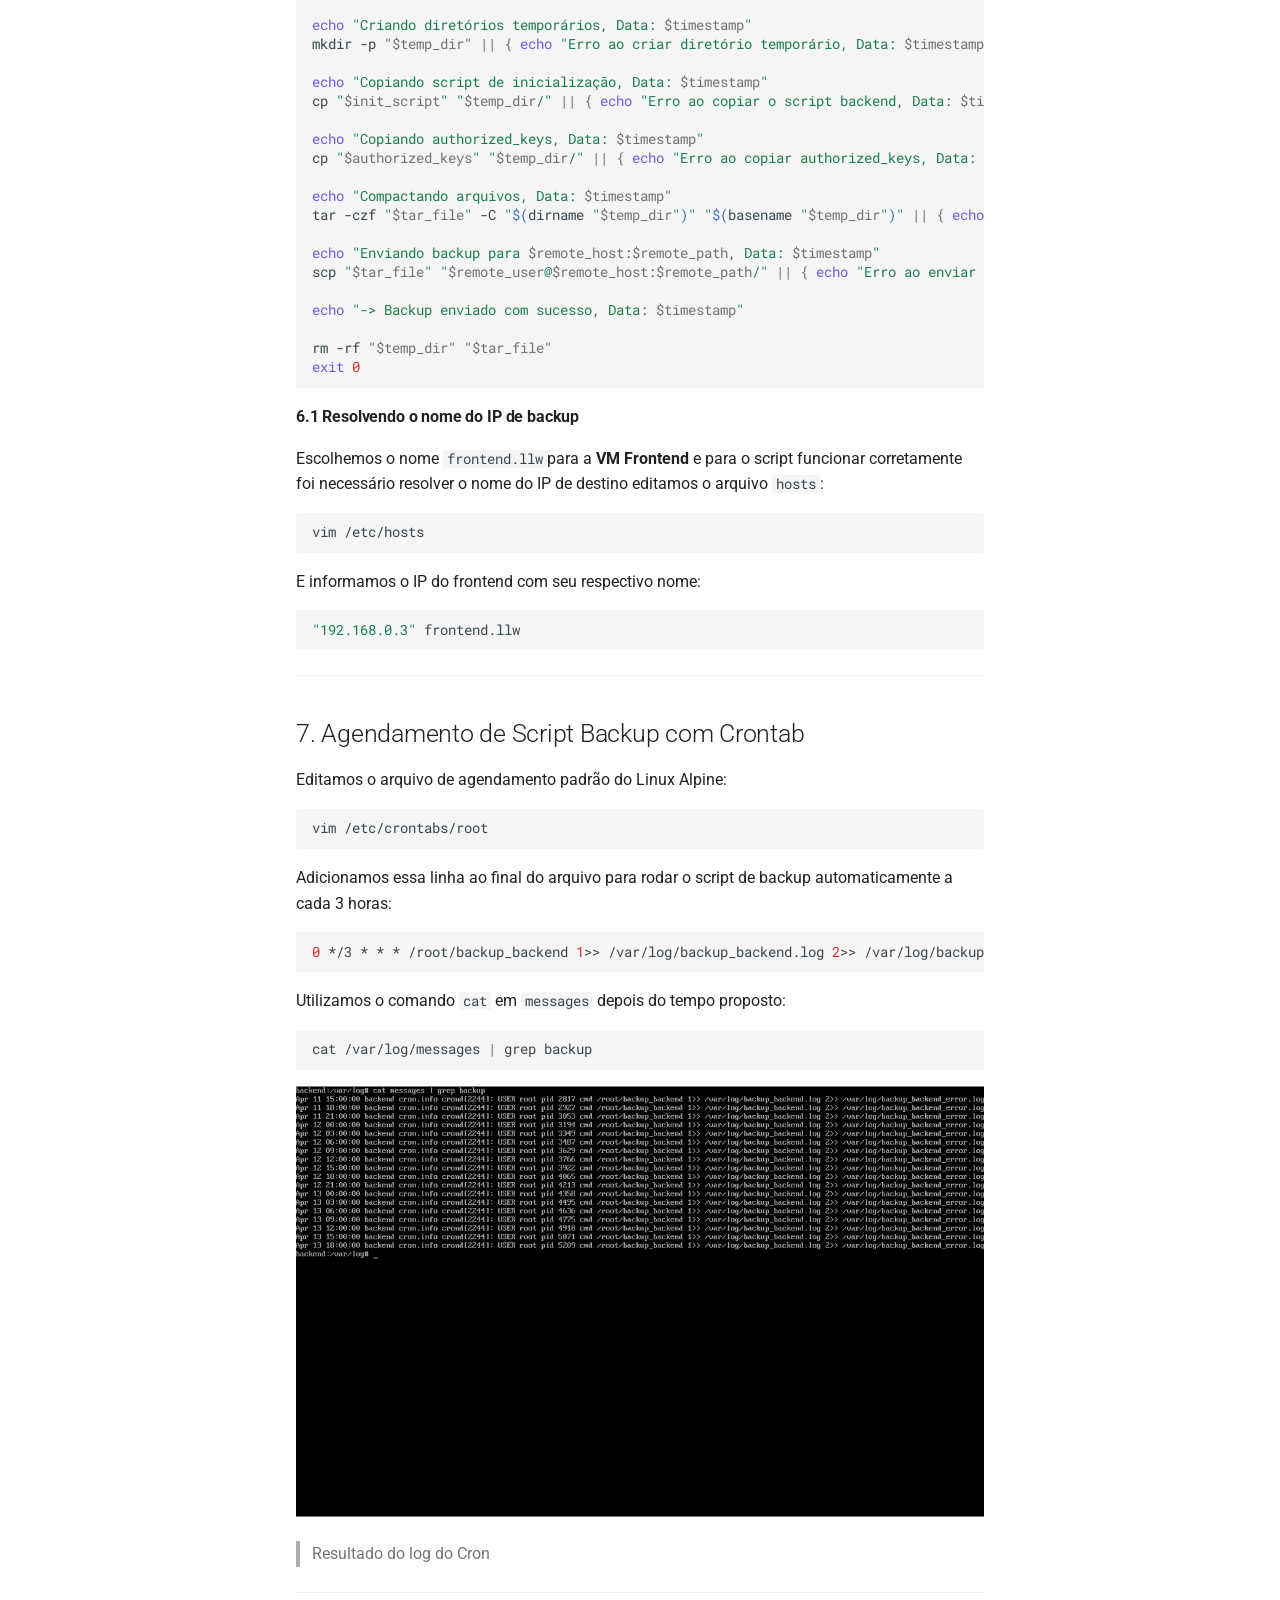
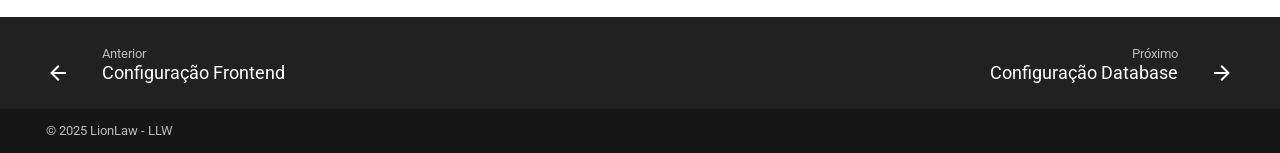
==== commit 89a00974: "apresentação" ====
--- a/backend/index.html
+++ b/backend/index.html
@@ -657,11 +657,10 @@
 <hr />
 <h4 id="11-configuracao-da-interface-em-modo-bridge">1.1 Configuração da Interface em modo bridge<a class="headerlink" href="#11-configuracao-da-interface-em-modo-bridge" title="Permanent link">&para;</a></h4>
 <p>Para cada VM que clonamos foi necessário atribuir um IP próprio editando o arquivo de interfaces:</p>
-<div class="codehilite"><pre><span></span><code>vim<span class="w"> </span>/etc/network/interfaces
-</code></pre></div>
-
+<div class="highlight"><pre><span></span><code>vim<span class="w"> </span>/etc/network/interfaces
+</code></pre></div>
 <p>Como a nossa interface em modo bridge é o adaptador 2, ela fica identificada como eth1:</p>
-<div class="codehilite"><pre><span></span><code>auto<span class="w"> </span>lo
+<div class="highlight"><pre><span></span><code>auto<span class="w"> </span>lo
 iface<span class="w"> </span>lo<span class="w"> </span>inet<span class="w"> </span>loopback
 
 auto<span class="w"> </span>eth0
@@ -672,69 +671,59 @@
 <span class="w">    </span>address<span class="w"> </span><span class="m">192</span>.168.0.1
 <span class="w">    </span>netmask<span class="w"> </span><span class="m">255</span>.255.255.0
 </code></pre></div>
-
 <p>Após salvar o arquivo reiniciamos o serviço:</p>
-<div class="codehilite"><pre><span></span><code>rc-service<span class="w"> </span>networking<span class="w"> </span>restart
-</code></pre></div>
-
+<div class="highlight"><pre><span></span><code>rc-service<span class="w"> </span>networking<span class="w"> </span>restart
+</code></pre></div>
 <hr />
 <h3 id="2-alterando-o-hostname">2. Alterando o Hostname<a class="headerlink" href="#2-alterando-o-hostname" title="Permanent link">&para;</a></h3>
 <p>Para diferenciar a VM Frontend das demais, alteramos seu hostname para <strong>frontend</strong>, editando o arquivo de hostname:</p>
-<div class="codehilite"><pre><span></span><code>vim<span class="w"> </span>/etc/hostname
-</code></pre></div>
-
+<div class="highlight"><pre><span></span><code>vim<span class="w"> </span>/etc/hostname
+</code></pre></div>
 <blockquote>
 <p>As alterações no hostname só têm efeito após um reboot:</p>
 </blockquote>
 <hr />
 <h3 id="3-configurando-resolucao-de-nome-para-os-ips">3. Configurando resolução de nome para  os IPs<a class="headerlink" href="#3-configurando-resolucao-de-nome-para-os-ips" title="Permanent link">&para;</a></h3>
 <p>Para nosso projeto utilizamos o nome <code>database.llw</code> para o banco de dados e é através dele que o backend se comunica com a VM de database, então foi necessário alterar o arquivo <code>hosts</code>:</p>
-<div class="codehilite"><pre><span></span><code>vim<span class="w"> </span>/etc/hosts
-</code></pre></div>
-
+<div class="highlight"><pre><span></span><code>vim<span class="w"> </span>/etc/hosts
+</code></pre></div>
 <p>E informamos o IP da database com seu respectivo nome:</p>
-<div class="codehilite"><pre><span></span><code><span class="s2">&quot;192.168.0.2&quot;</span><span class="w"> </span>database.llw
-</code></pre></div>
-
+<div class="highlight"><pre><span></span><code><span class="s2">&quot;192.168.0.2&quot;</span><span class="w"> </span>database.llw
+</code></pre></div>
 <hr />
 <h3 id="3-instalando-o-java-17">3. Instalando o Java 17<a class="headerlink" href="#3-instalando-o-java-17" title="Permanent link">&para;</a></h3>
-<p>Instalamos o Java 17 com o comando :</p>
-<div class="codehilite"><pre><span></span><code>apk<span class="w"> </span>add<span class="w"> </span>openjdk17
-</code></pre></div>
-
+<p>Instalamos o Java 17 com o comando:</p>
+<div class="highlight"><pre><span></span><code>apk<span class="w"> </span>add<span class="w"> </span>openjdk17
+</code></pre></div>
 <hr />
 <h3 id="4-buildando-o-projeto">4. Buildando o Projeto<a class="headerlink" href="#4-buildando-o-projeto" title="Permanent link">&para;</a></h3>
 <p>No Windows antes de fazer a build do backend, foi necessário configurar corretamente o endereço IP da VM Database junto com o usuário e senha do banco de dados.</p>
 <p>Editamos o arquivo <strong>application.properties</strong>:</p>
-<div class="codehilite"><pre><span></span><code><span class="na">spring.datasource.url</span><span class="o">=</span><span class="s">jdbc:mysql://database.llw:3306/adv</span>
-<span class="na">spring.datasource.username</span><span class="o">=</span><span class="s">advocacia</span>
-<span class="na">spring.datasource.password</span><span class="o">=</span><span class="s">PePeFaFe!05</span>
-</code></pre></div>
-
+<div class="highlight"><pre><span></span><code><span class="nx">spring</span><span class="p">.</span><span class="nx">datasource</span><span class="p">.</span><span class="nx">url</span><span class="o">=</span><span class="nx">jdbc</span><span class="o">:</span><span class="kt">mysql</span><span class="o">:</span><span class="c1">//database.llw:3306/adv</span>
+<span class="nx">spring</span><span class="p">.</span><span class="nx">datasource</span><span class="p">.</span><span class="nx">username</span><span class="o">=</span><span class="nx">advocacia</span>
+<span class="nx">spring</span><span class="p">.</span><span class="nx">datasource</span><span class="p">.</span><span class="nx">password</span><span class="o">=</span><span class="nx">PePeFaFe</span><span class="o">!</span><span class="mo">05</span>
+</code></pre></div>
 <p>Depois enviamos o arquivo jar por scp para o diretório <code>/opt/backend</code> que criamos na VM:</p>
-<div class="codehilite"><pre><span></span><code>scp<span class="w"> </span>backend.jar<span class="w"> </span>root@192.168.105:/opt/backend/
-</code></pre></div>
-
+<div class="highlight"><pre><span></span><code>scp<span class="w"> </span>backend.jar<span class="w"> </span>root@192.168.105:/opt/backend/
+</code></pre></div>
 <p>Após esse passo executamos o comando:</p>
-<div class="codehilite"><pre><span></span><code>java<span class="w"> </span>-jar<span class="w"> </span>backend.jar
-</code></pre></div>
-
+<div class="highlight"><pre><span></span><code>java<span class="w"> </span>-jar<span class="w"> </span>backend.jar
+</code></pre></div>
 <p><img alt="spring" src="../images/spring.png" /></p>
+<p><img alt="backend" src="../images/backend.png" /></p>
+<blockquote>
 <p>Como tudo foi configurado corretamente, a aplicação iniciou.</p>
-<p><img alt="backend" src="../images/backend.png" /></p>
+</blockquote>
 <hr />
 <h3 id="5-criando-o-script-para-rodar-a-api-automaticamente">5. Criando o script para rodar a API automaticamente<a class="headerlink" href="#5-criando-o-script-para-rodar-a-api-automaticamente" title="Permanent link">&para;</a></h3>
 <p>Adicionamos um novo usuário chamado <code>backend</code> que é o responsável por rodar a aplicação e definimos a home dele em <code>/opt/backend</code>:</p>
-<div class="codehilite"><pre><span></span><code>adduser<span class="w"> </span>-h<span class="w"> </span>/opt/backend<span class="w"> </span>backend
-</code></pre></div>
-
+<div class="highlight"><pre><span></span><code>adduser<span class="w"> </span>-h<span class="w"> </span>/opt/backend<span class="w"> </span>backend
+</code></pre></div>
 <p>Em seguida dentro do diretório <code>/etc/init.d /</code> abrimos um novo arquivo em branco chamado backend:</p>
-<div class="codehilite"><pre><span></span><code>vim<span class="w">  </span>/etc/init.d/backend
-</code></pre></div>
-
+<div class="highlight"><pre><span></span><code>vim<span class="w">  </span>/etc/init.d/backend
+</code></pre></div>
 <p>Preenchemos ele com o seguinte script:</p>
-<div class="codehilite"><pre><span></span><code><span class="ch">#!/sbin/openrc-run</span>
-
+<div class="highlight"><pre><span></span><code><span class="ch">#!/sbin/openrc-run</span>
 <span class="nv">description</span><span class="o">=</span><span class="s2">&quot;Lionlaw&quot;</span>
 <span class="nv">java</span><span class="o">=</span><span class="s2">&quot;/usr/bin/java&quot;</span>
 <span class="nv">arquivo</span><span class="o">=</span><span class="s2">&quot;/opt/backend/backend.jar&quot;</span>
@@ -746,11 +735,9 @@
 <span class="w">    </span>need<span class="w"> </span>net
 <span class="w">    </span>after<span class="w"> </span><span class="nb">local</span>
 <span class="o">}</span>
-
 start_pre<span class="o">()</span><span class="w"> </span><span class="o">{</span>
 <span class="w">    </span><span class="nb">echo</span><span class="w"> </span><span class="s2">&quot;Iniciando Spring...&quot;</span>
 <span class="o">}</span>
-
 start<span class="o">()</span><span class="w"> </span><span class="o">{</span>
 <span class="w">    </span><span class="nb">cd</span><span class="w"> </span>/opt/backend<span class="w"> </span><span class="o">||</span><span class="w"> </span><span class="nb">exit</span><span class="w"> </span><span class="m">1</span>
 <span class="w">    </span>su<span class="w"> </span>-s<span class="w"> </span>/bin/sh<span class="w"> </span>-c<span class="w"> </span><span class="s2">&quot;nohup </span><span class="nv">$java</span><span class="s2"> -jar </span><span class="nv">$arquivo</span><span class="s2"> &gt; </span><span class="nv">$output_log</span><span class="s2"> 2&gt;&amp;1 &amp; echo \$! &gt; </span><span class="nv">$pidfile</span><span class="s2">&quot;</span><span class="w"> </span><span class="nv">$usuario</span>
@@ -765,7 +752,6 @@
 <span class="w">    </span><span class="nb">echo</span><span class="w"> </span><span class="s2">&quot;Falha ao iniciar LionLaw.&quot;</span>
 <span class="w">    </span><span class="k">return</span><span class="w"> </span><span class="m">1</span>
 <span class="o">}</span>
-
 stop<span class="o">()</span><span class="w"> </span><span class="o">{</span>
 <span class="w">    </span><span class="nb">echo</span><span class="w"> </span><span class="s2">&quot;Parando serviço...&quot;</span>
 <span class="w">    </span><span class="k">if</span><span class="w"> </span><span class="o">[</span><span class="w"> </span>-f<span class="w"> </span><span class="s2">&quot;</span><span class="nv">$pidfile</span><span class="s2">&quot;</span><span class="w"> </span><span class="o">]</span><span class="p">;</span><span class="w"> </span><span class="k">then</span>
@@ -776,27 +762,22 @@
 <span class="w">    </span><span class="k">fi</span>
 <span class="o">}</span>
 </code></pre></div>
-
 <p>Tornamos o arquivo executável:</p>
-<div class="codehilite"><pre><span></span><code>chmod<span class="w"> </span>+x<span class="w"> </span>/etc/init.d/backend
-</code></pre></div>
-
-<p>Iniciamos a aplicação e configuramos para que inicie automaticamente :</p>
-<div class="codehilite"><pre><span></span><code>service<span class="w"> </span>backend<span class="w"> </span>start
+<div class="highlight"><pre><span></span><code>chmod<span class="w"> </span>+x<span class="w"> </span>/etc/init.d/backend
+</code></pre></div>
+<p>Iniciamos a aplicação e configuramos para que inicie automaticamente:</p>
+<div class="highlight"><pre><span></span><code>service<span class="w"> </span>backend<span class="w"> </span>start
 rc-update<span class="w"> </span>add<span class="w"> </span>backend<span class="w"> </span>
 </code></pre></div>
-
-<p>Com essa configuração a aplicação executa automaticamente ao ligar a máquina virtual</p>
-<p><img alt="backendscript" src="../images/backendscript.png" /></p>
+<p>Com essa configuração a aplicação executa automaticamente ao ligar a máquina virtual
+<img alt="backendscript" src="../images/backendscript.png" /></p>
 <hr />
 <h3 id="6-configurando-o-script-de-backup">6. Configurando o script de backup<a class="headerlink" href="#6-configurando-o-script-de-backup" title="Permanent link">&para;</a></h3>
 <p>Criamos o arquivo em <code>/root/</code>:</p>
-<div class="codehilite"><pre><span></span><code>vi<span class="w"> </span>/root/backup_backend
-</code></pre></div>
-
+<div class="highlight"><pre><span></span><code>vim<span class="w"> </span>/root/backup_backend
+</code></pre></div>
 <p>E preenchemos da seguinte forma: </p>
-<div class="codehilite"><pre><span></span><code><span class="ch">#!/bin/ash</span>
-
+<div class="highlight"><pre><span></span><code><span class="ch">#!/bin/ash</span>
 <span class="nv">timestamp</span><span class="o">=</span><span class="k">$(</span>date<span class="w"> </span><span class="s1">&#39;+%Y-%m-%d_%H-%M-%S&#39;</span><span class="k">)</span>
 <span class="nv">temp_dir</span><span class="o">=</span><span class="s2">&quot;/tmp/backup_backend_</span><span class="nv">$timestamp</span><span class="s2">&quot;</span>
 <span class="nv">init_script</span><span class="o">=</span><span class="s2">&quot;/etc/init.d/backend&quot;</span>
@@ -827,31 +808,24 @@
 rm<span class="w"> </span>-rf<span class="w"> </span><span class="s2">&quot;</span><span class="nv">$temp_dir</span><span class="s2">&quot;</span><span class="w"> </span><span class="s2">&quot;</span><span class="nv">$tar_file</span><span class="s2">&quot;</span>
 <span class="nb">exit</span><span class="w"> </span><span class="m">0</span>
 </code></pre></div>
-
 <h4 id="61-resolvendo-o-nome-do-ip-de-backup">6.1 Resolvendo o nome do IP de backup<a class="headerlink" href="#61-resolvendo-o-nome-do-ip-de-backup" title="Permanent link">&para;</a></h4>
-<p>Escolhemos o nome <code>frontend.llw</code>para a <strong>VM Frontend</strong> e para o script funcionar corretamente foi necessário resolver o nome do IP de destino:</p>
-<p>editamos o arquivo <code>hosts</code>:</p>
-<div class="codehilite"><pre><span></span><code>vim<span class="w"> </span>/etc/hosts
-</code></pre></div>
-
+<p>Escolhemos o nome <code>frontend.llw</code>para a <strong>VM Frontend</strong> e para o script funcionar corretamente foi necessário resolver o nome do IP de destino editamos o arquivo <code>hosts</code>:</p>
+<div class="highlight"><pre><span></span><code>vim<span class="w"> </span>/etc/hosts
+</code></pre></div>
 <p>E informamos o IP do frontend com seu respectivo nome:</p>
-<div class="codehilite"><pre><span></span><code><span class="s2">&quot;192.168.0.3&quot;</span><span class="w"> </span>frontend.llw
-</code></pre></div>
-
+<div class="highlight"><pre><span></span><code><span class="s2">&quot;192.168.0.3&quot;</span><span class="w"> </span>frontend.llw
+</code></pre></div>
 <hr />
 <h2 id="7-agendamento-de-script-backup-com-crontab">7. Agendamento de Script Backup com Crontab<a class="headerlink" href="#7-agendamento-de-script-backup-com-crontab" title="Permanent link">&para;</a></h2>
 <p>Editamos o arquivo de agendamento padrão do Linux Alpine:</p>
-<div class="codehilite"><pre><span></span><code>vim<span class="w"> </span>/etc/crontabs/root
-</code></pre></div>
-
+<div class="highlight"><pre><span></span><code>vim<span class="w"> </span>/etc/crontabs/root
+</code></pre></div>
 <p>Adicionamos essa linha ao final do arquivo para rodar o script de backup automaticamente a cada 3 horas:</p>
-<div class="codehilite"><pre><span></span><code><span class="m">0</span><span class="w"> </span>*/3<span class="w"> </span>*<span class="w"> </span>*<span class="w"> </span>*<span class="w"> </span>/root/backup_backend<span class="w"> </span><span class="m">1</span>&gt;&gt;<span class="w"> </span>/var/log/backup_backend.log<span class="w"> </span><span class="m">2</span>&gt;&gt;<span class="w"> </span>/var/log/backup_backend_error.log
-</code></pre></div>
-
-<p>Utilizamos o comando <code>cat</code> em <code>messages</code> depois do tempo proposto </p>
-<div class="codehilite"><pre><span></span><code>cat<span class="w"> </span>/var/log/messages<span class="w"> </span><span class="p">|</span><span class="w"> </span>grep<span class="w"> </span>backup<span class="w"> </span>
-</code></pre></div>
-
+<div class="highlight"><pre><span></span><code><span class="m">0</span><span class="w"> </span>*/3<span class="w"> </span>*<span class="w"> </span>*<span class="w"> </span>*<span class="w"> </span>/root/backup_backend<span class="w"> </span><span class="m">1</span>&gt;&gt;<span class="w"> </span>/var/log/backup_backend.log<span class="w"> </span><span class="m">2</span>&gt;&gt;<span class="w"> </span>/var/log/backup_backend_error.log
+</code></pre></div>
+<p>Utilizamos o comando <code>cat</code> em <code>messages</code> depois do tempo proposto: </p>
+<div class="highlight"><pre><span></span><code>cat<span class="w"> </span>/var/log/messages<span class="w"> </span><span class="p">|</span><span class="w"> </span>grep<span class="w"> </span>backup<span class="w"> </span>
+</code></pre></div>
 <p><img alt="backupbackend" src="../images/backupbackend.png" /></p>
 <blockquote>
 <p>Resultado do log do Cron</p>
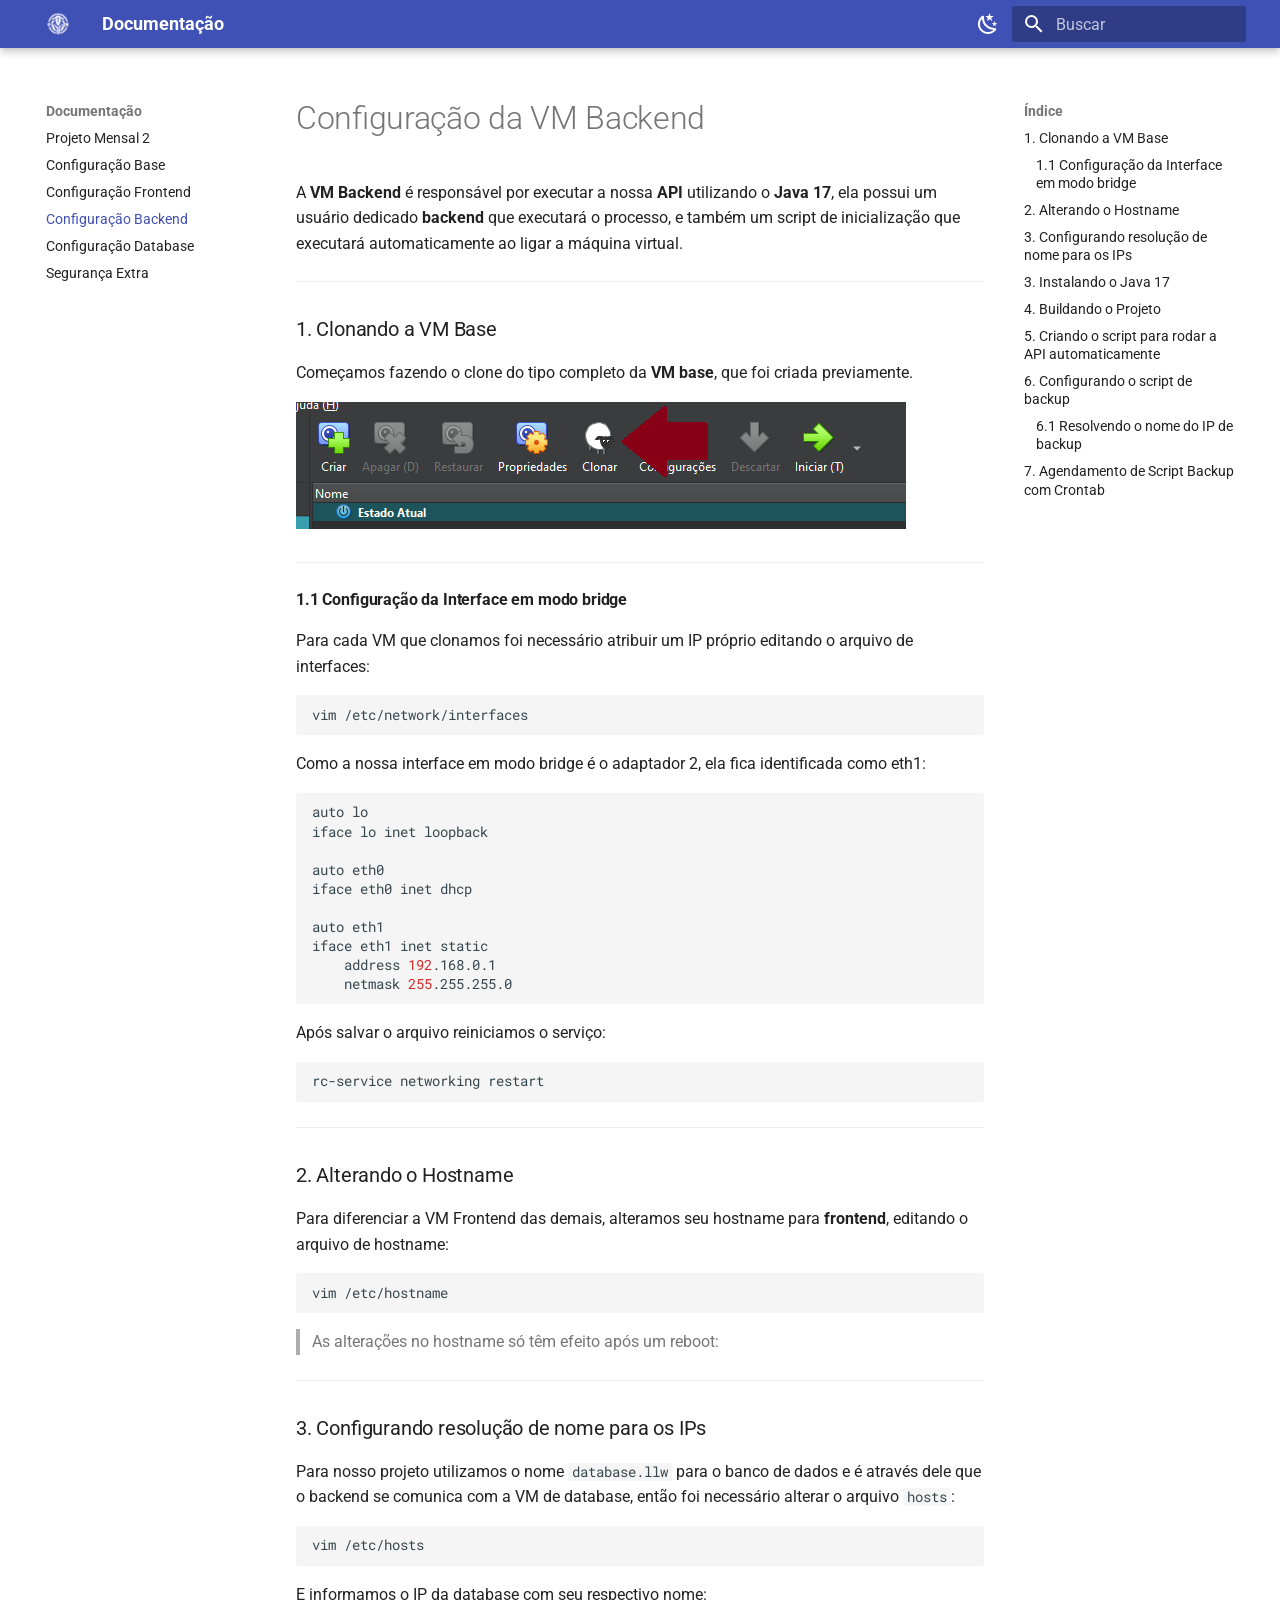
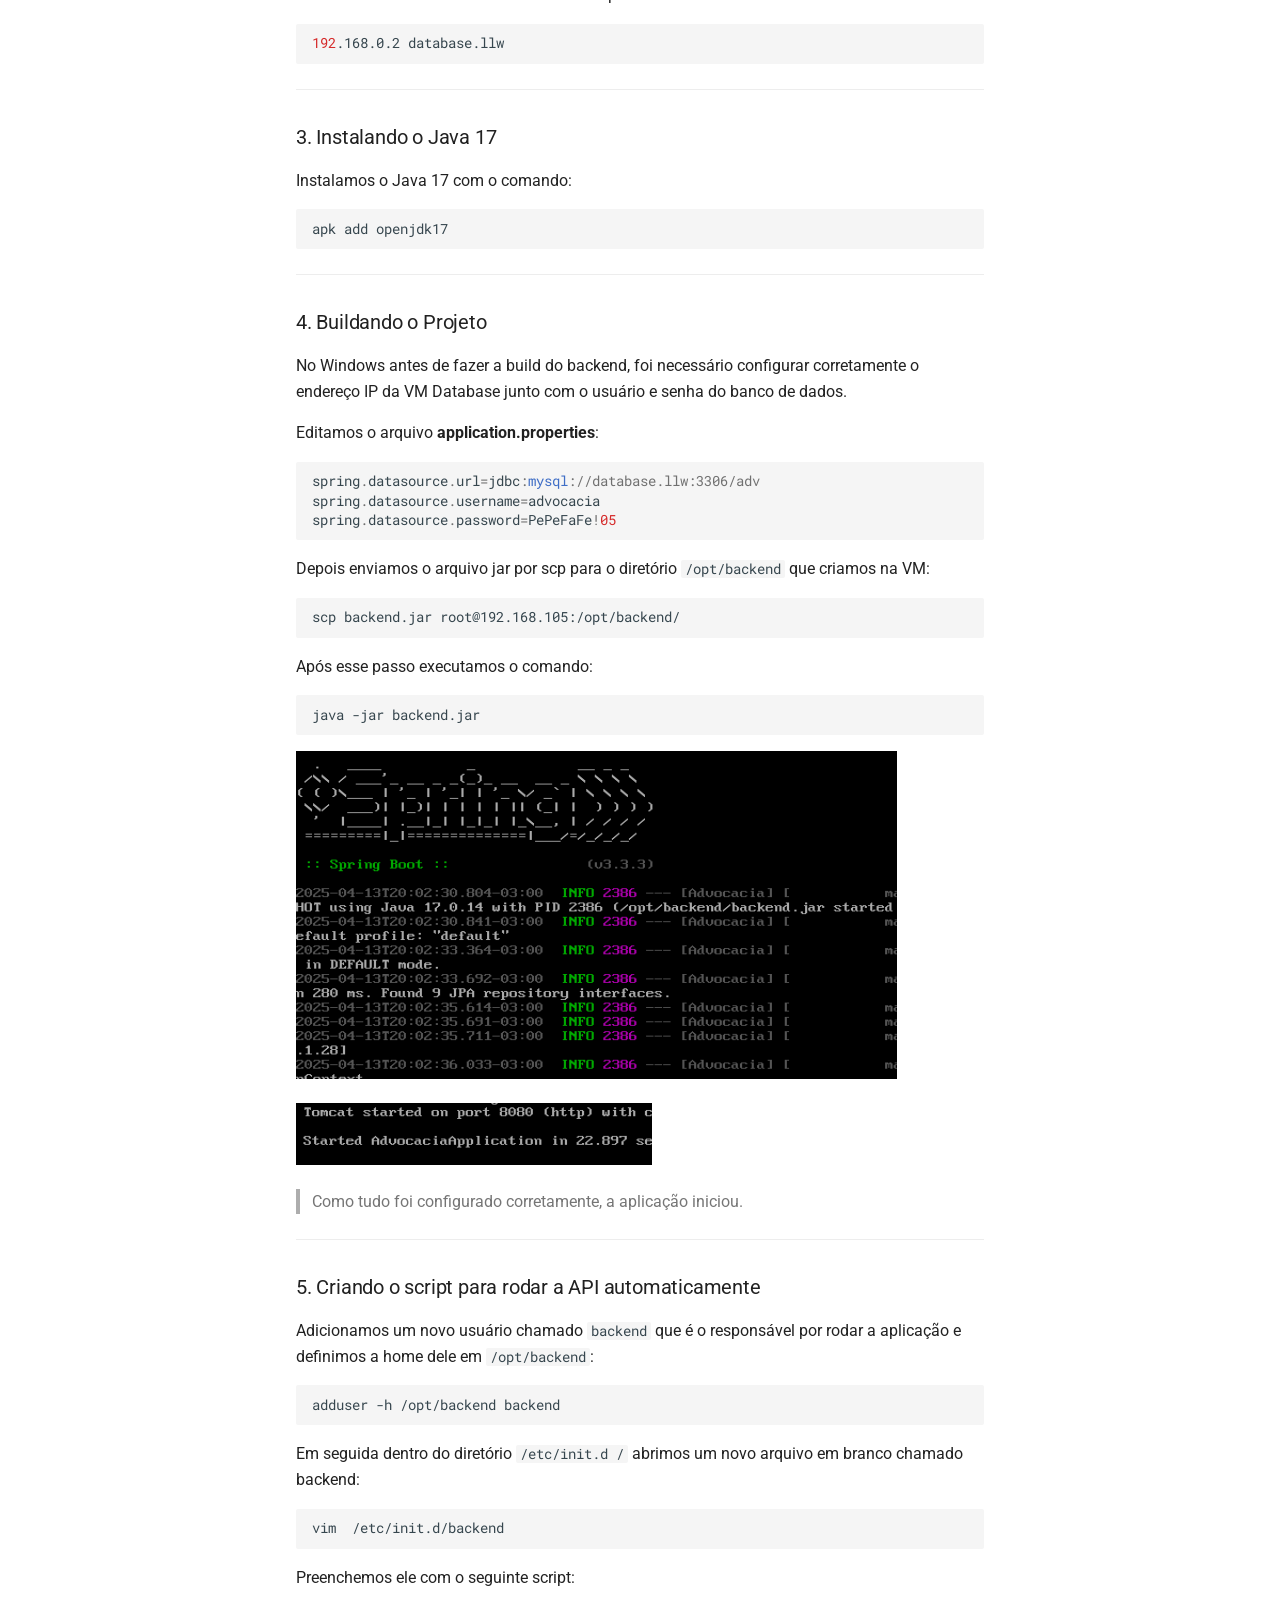
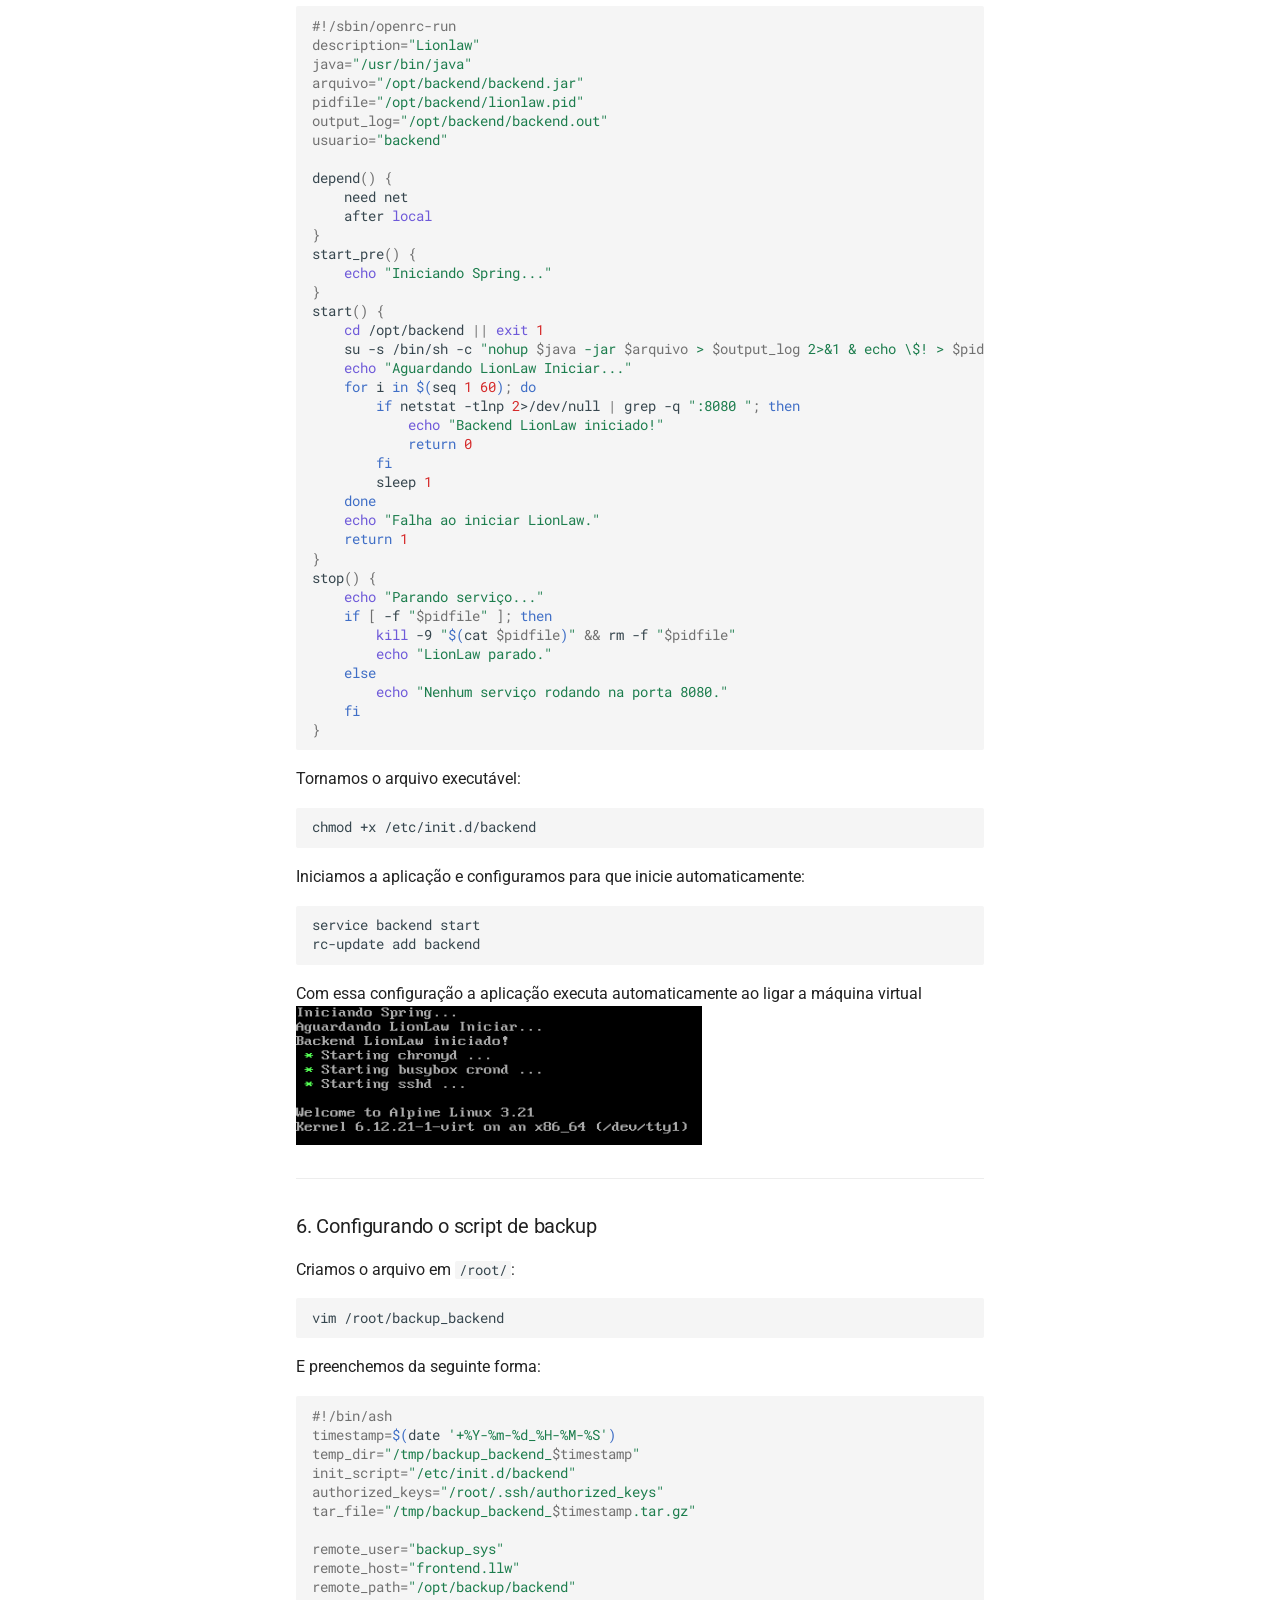
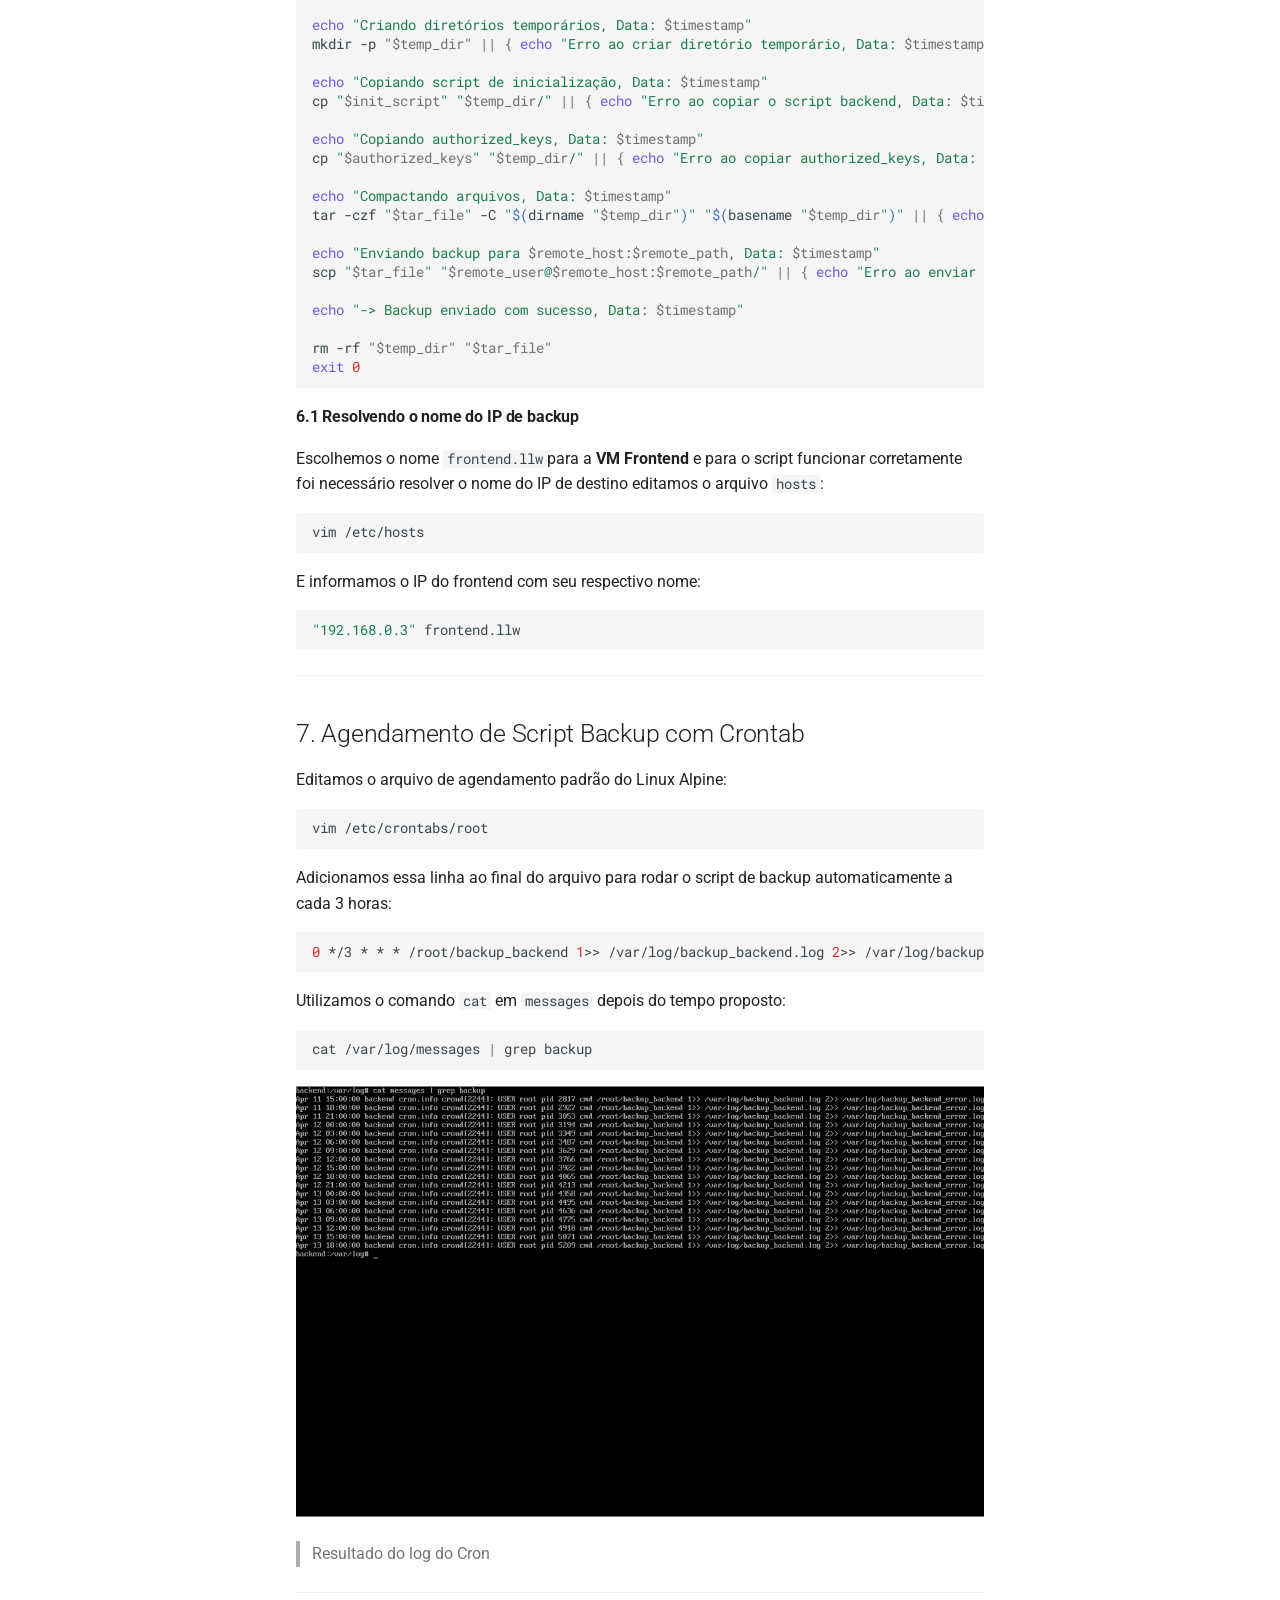
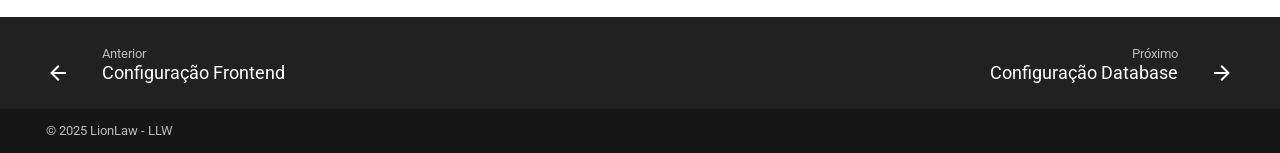
==== commit cd06fb82: "build extra - rede interna" ====
--- a/backend/index.html
+++ b/backend/index.html
@@ -688,7 +688,7 @@
 <div class="highlight"><pre><span></span><code>vim<span class="w"> </span>/etc/hosts
 </code></pre></div>
 <p>E informamos o IP da database com seu respectivo nome:</p>
-<div class="highlight"><pre><span></span><code><span class="s2">&quot;192.168.0.2&quot;</span><span class="w"> </span>database.llw
+<div class="highlight"><pre><span></span><code><span class="m">192</span>.168.0.2<span class="w"> </span>database.llw
 </code></pre></div>
 <hr />
 <h3 id="3-instalando-o-java-17">3. Instalando o Java 17<a class="headerlink" href="#3-instalando-o-java-17" title="Permanent link">&para;</a></h3>
